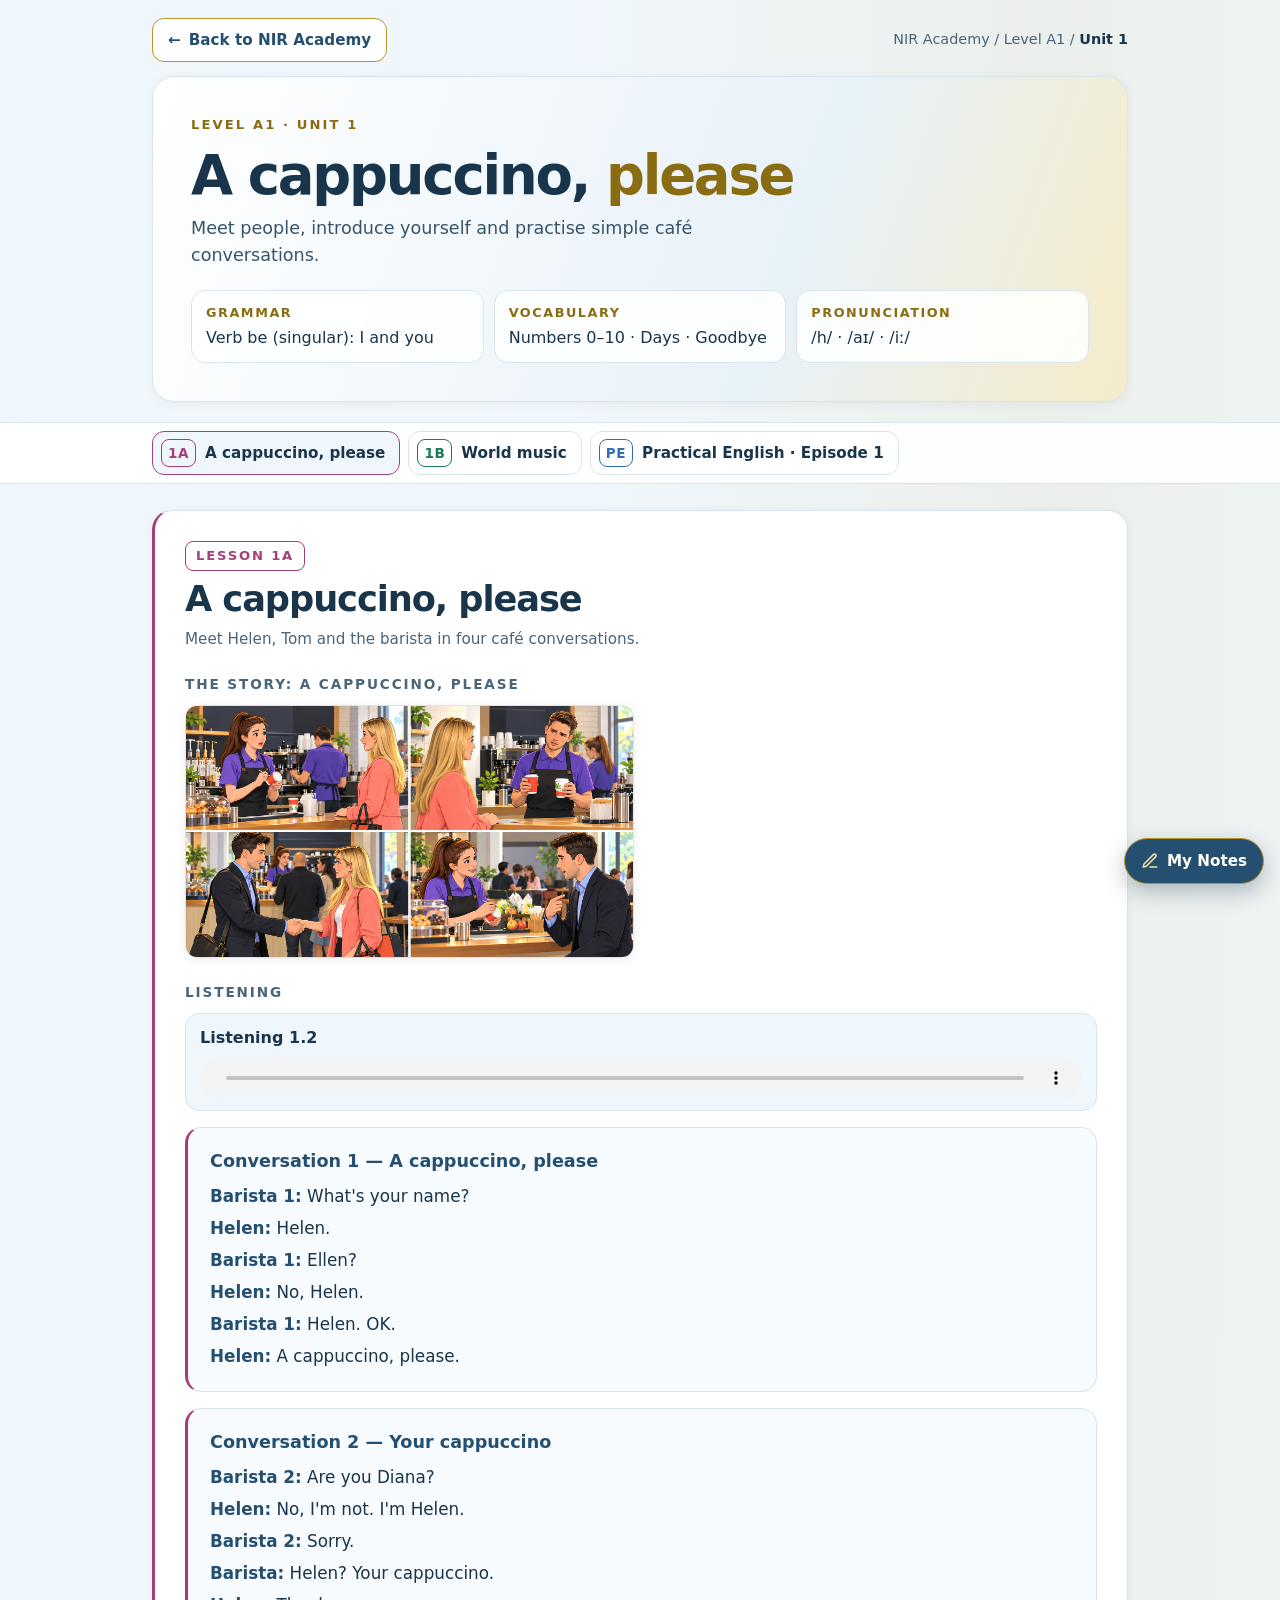
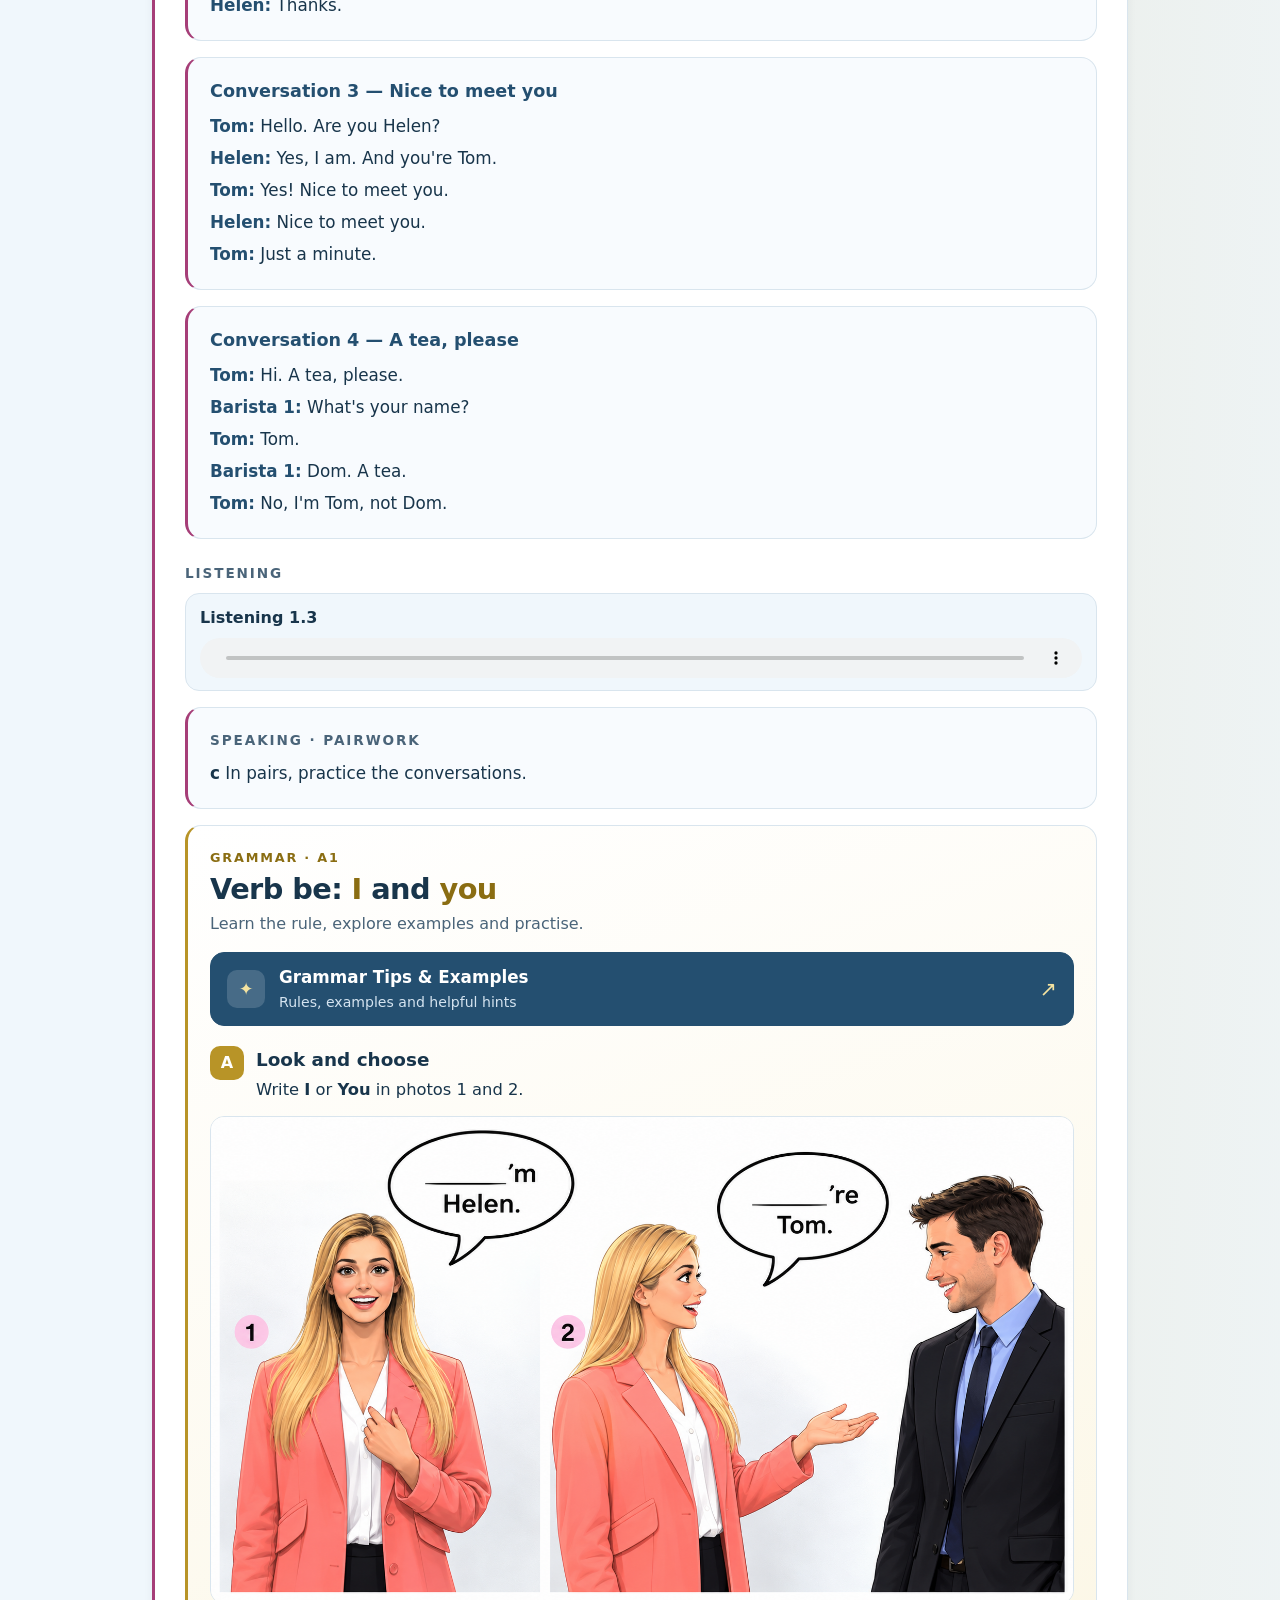
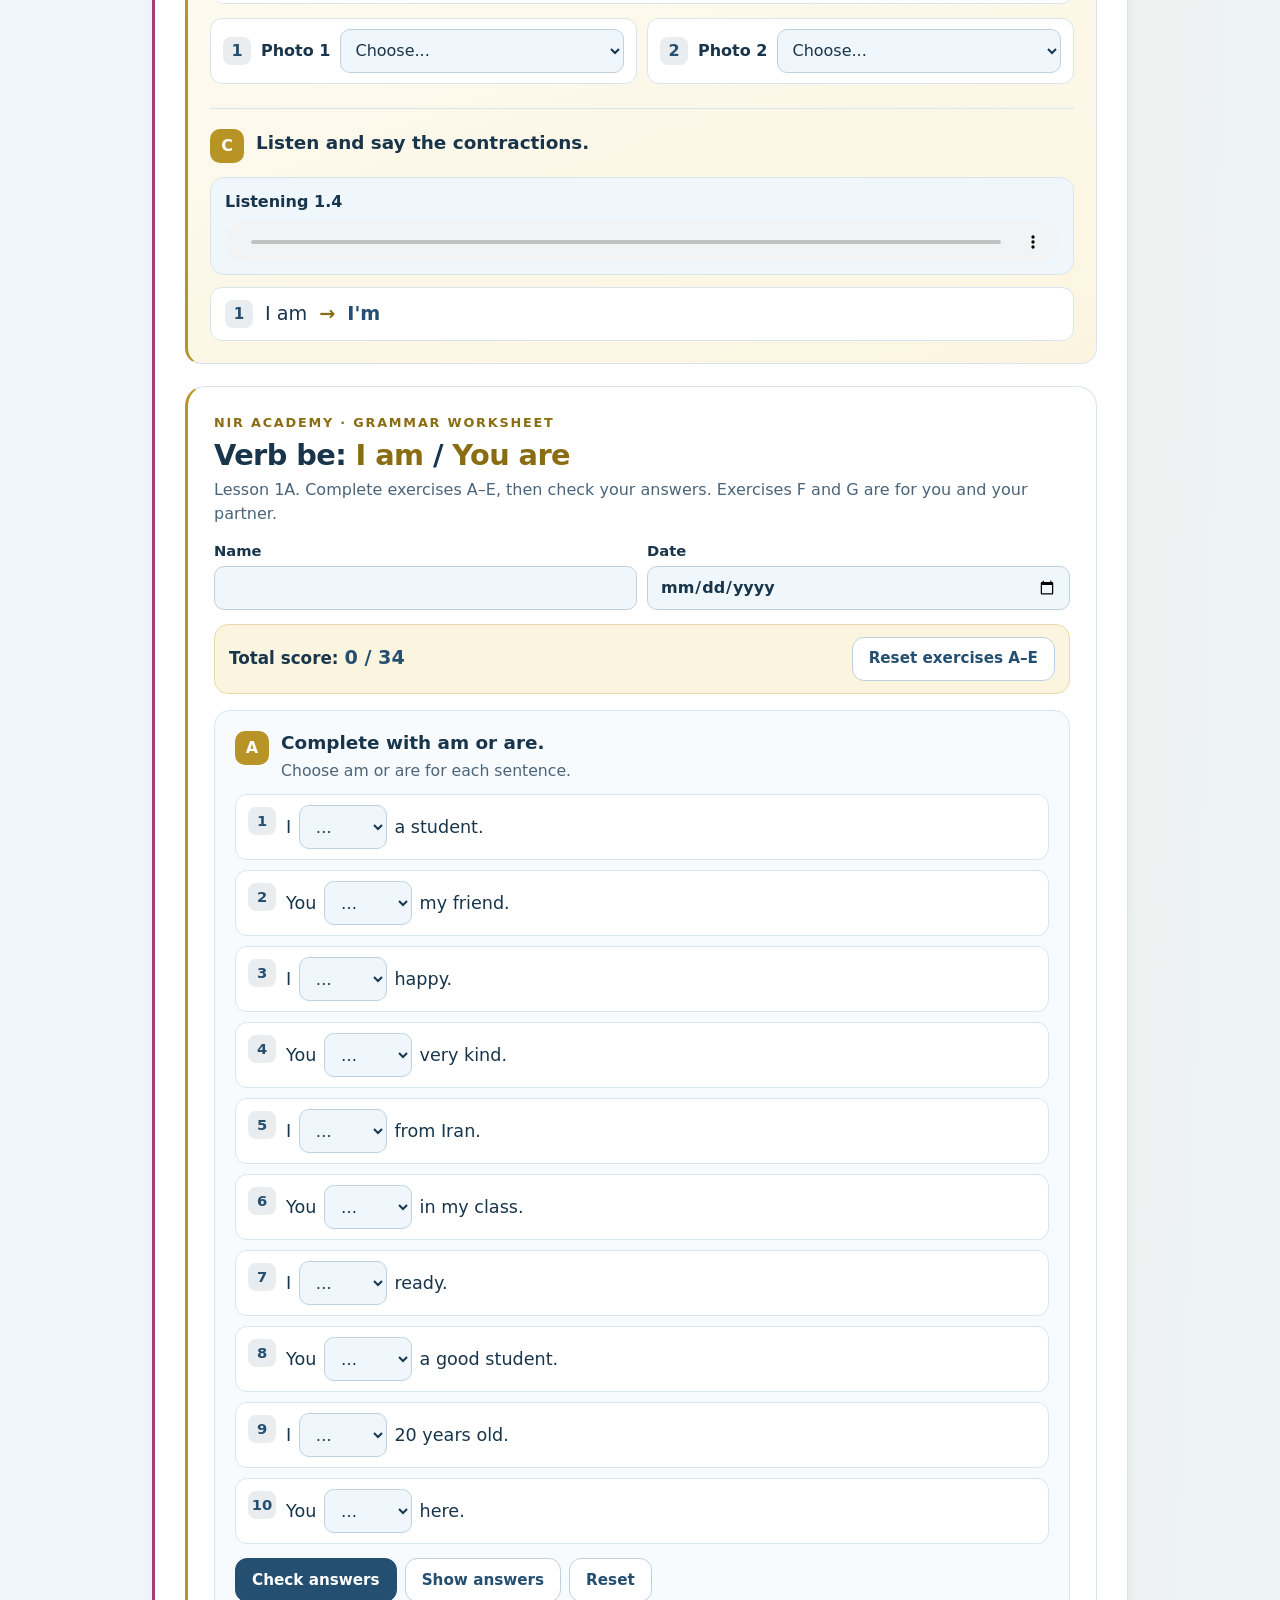
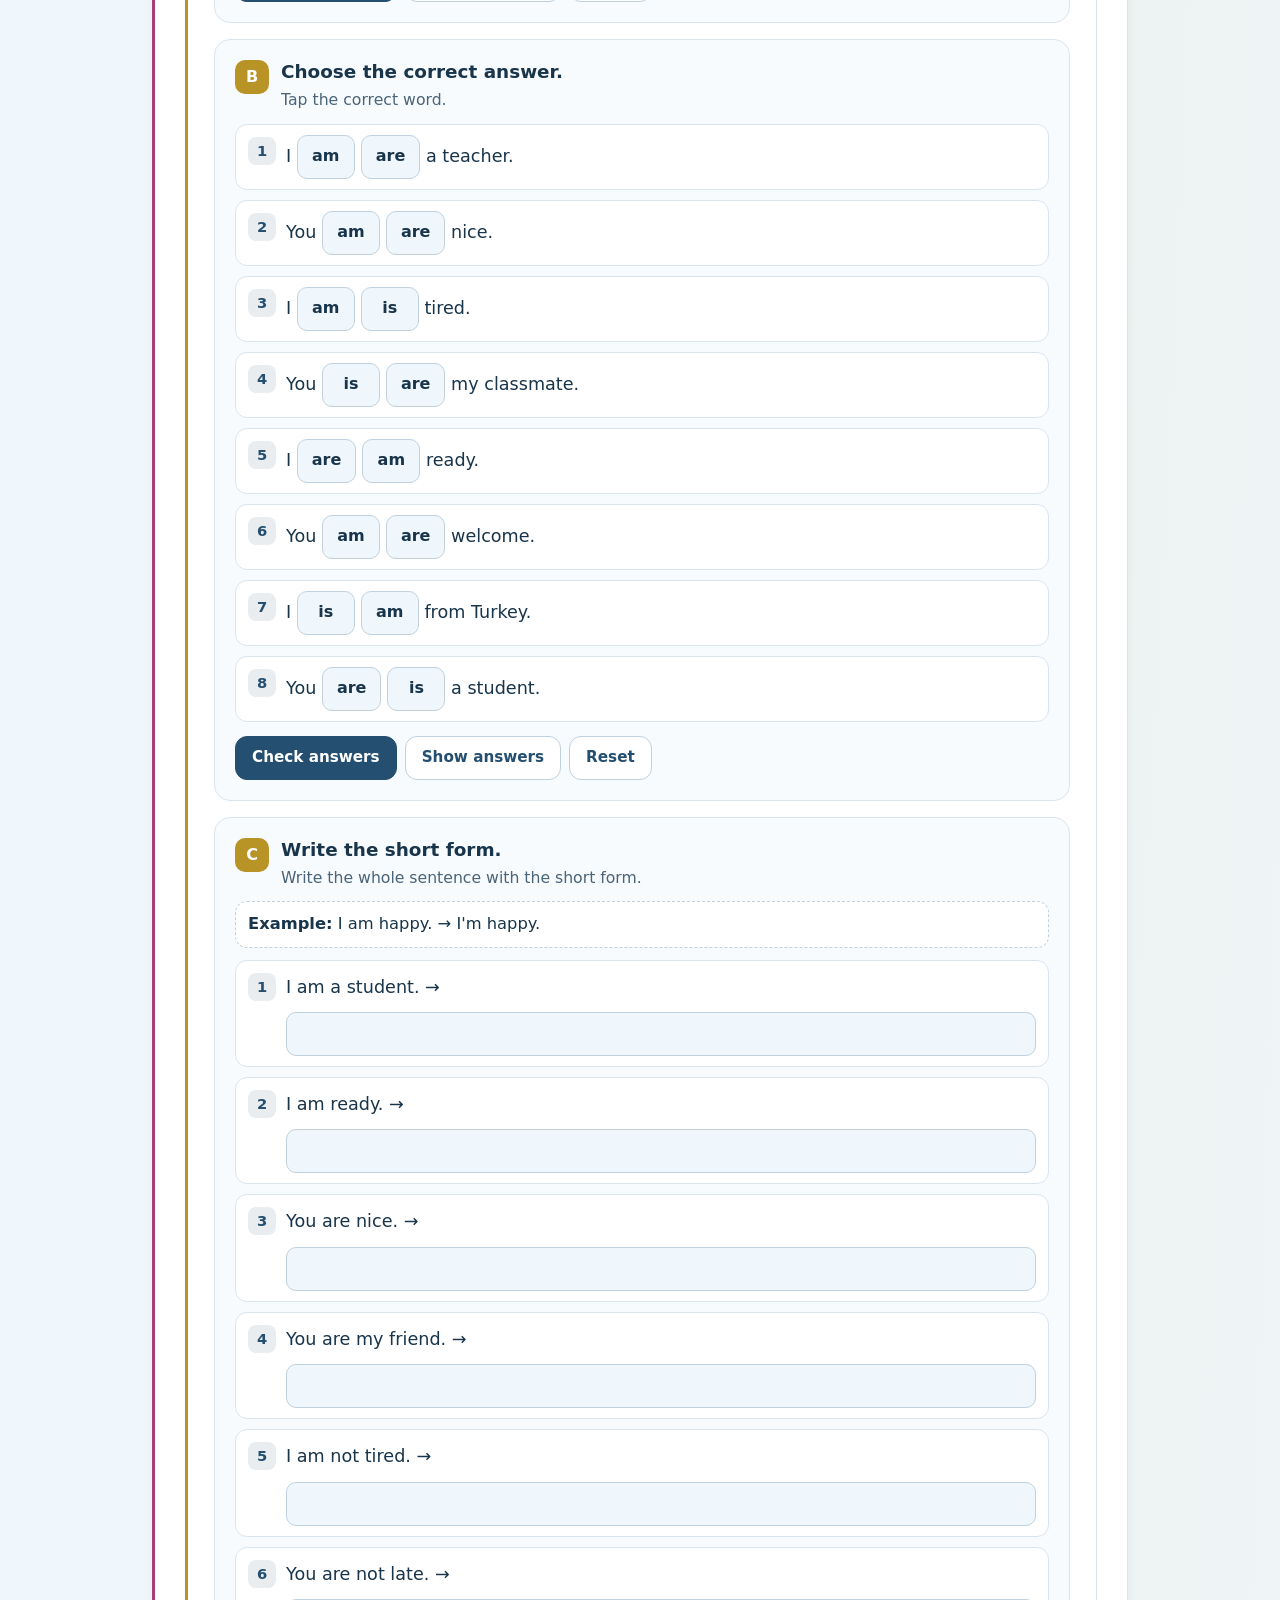
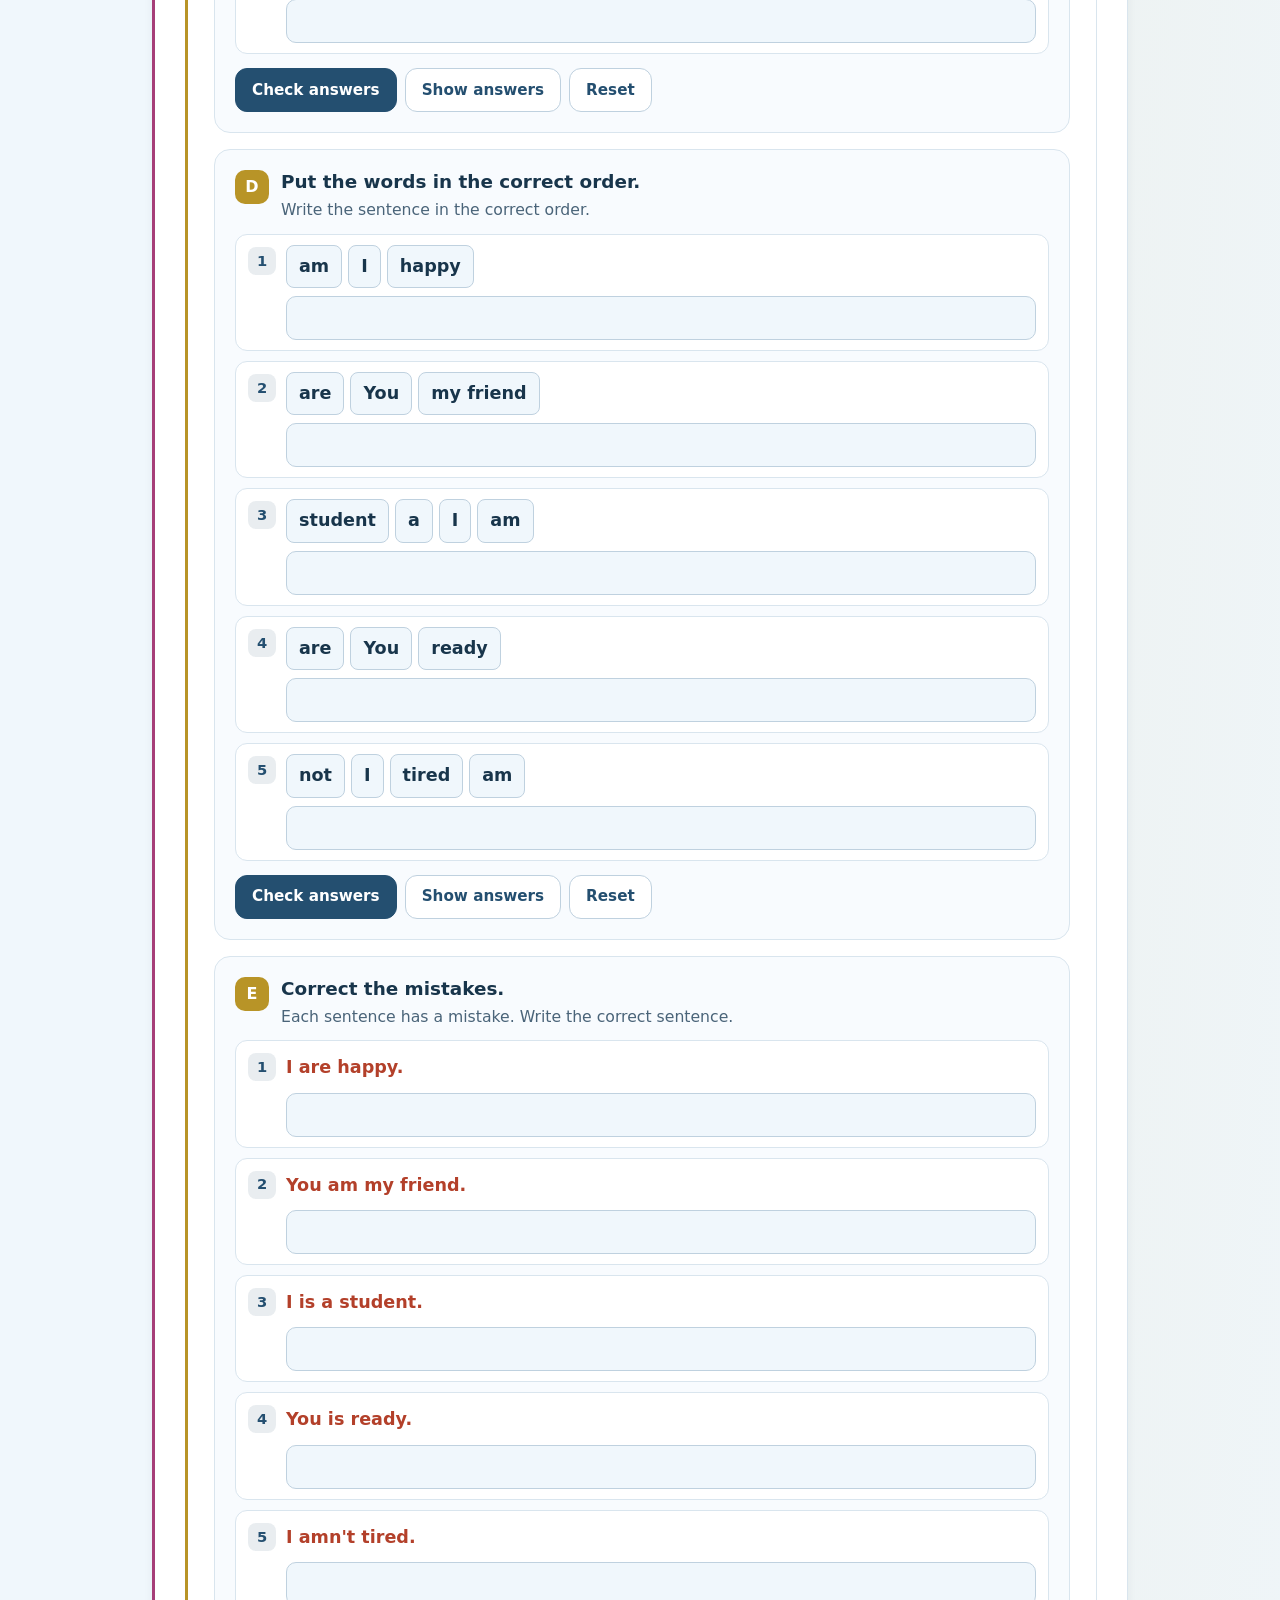
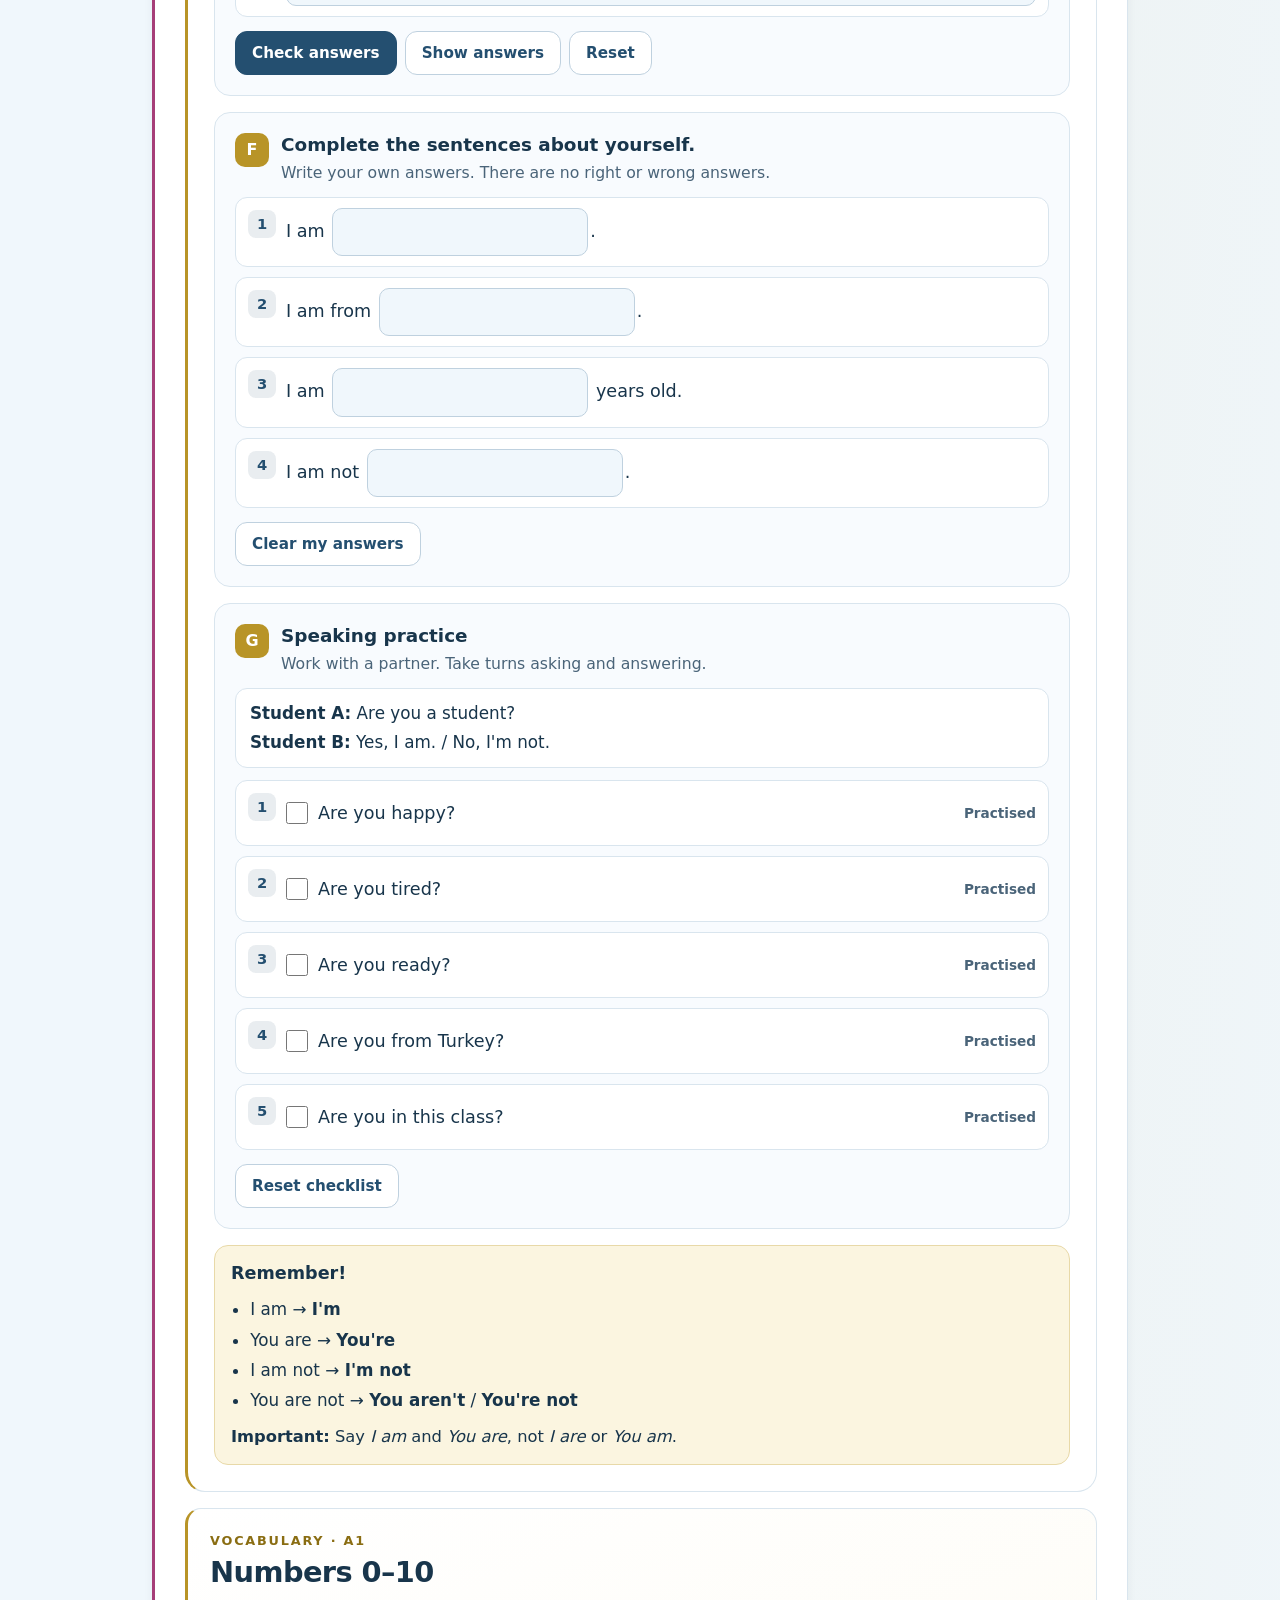
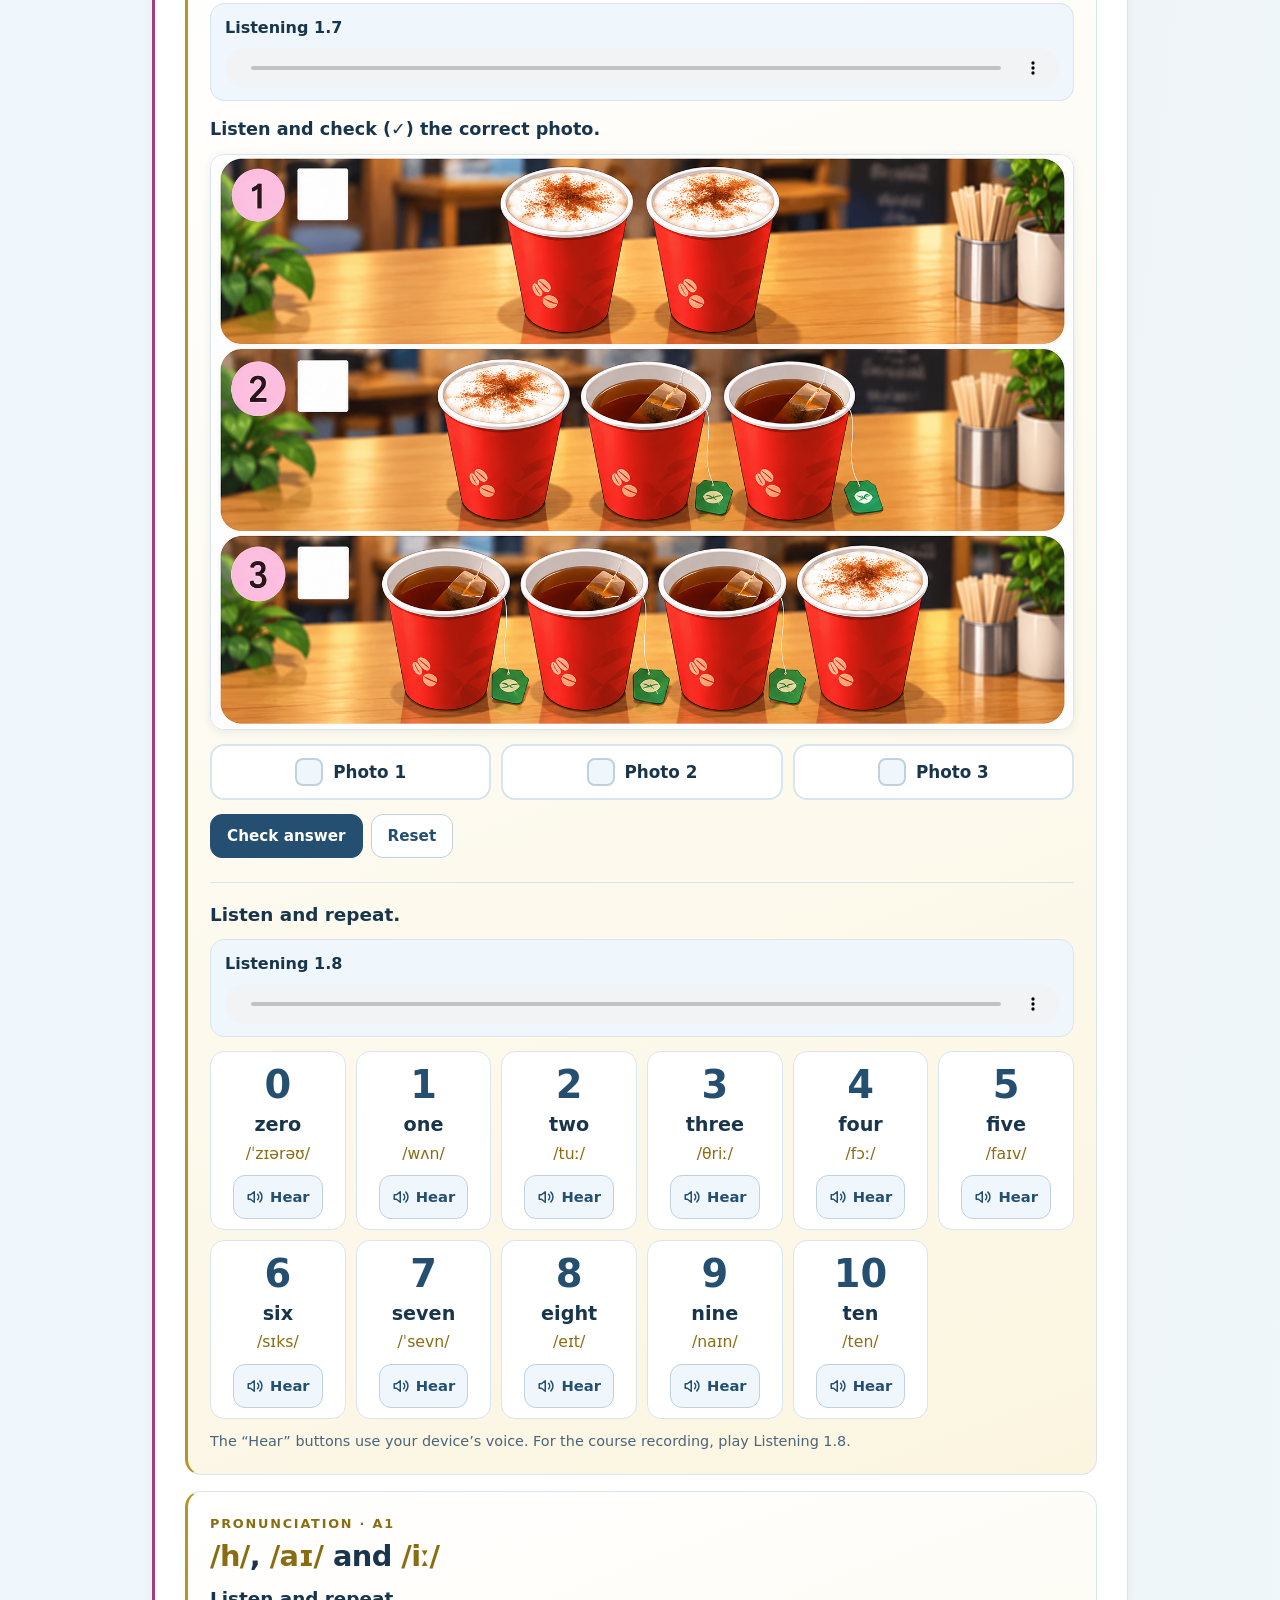
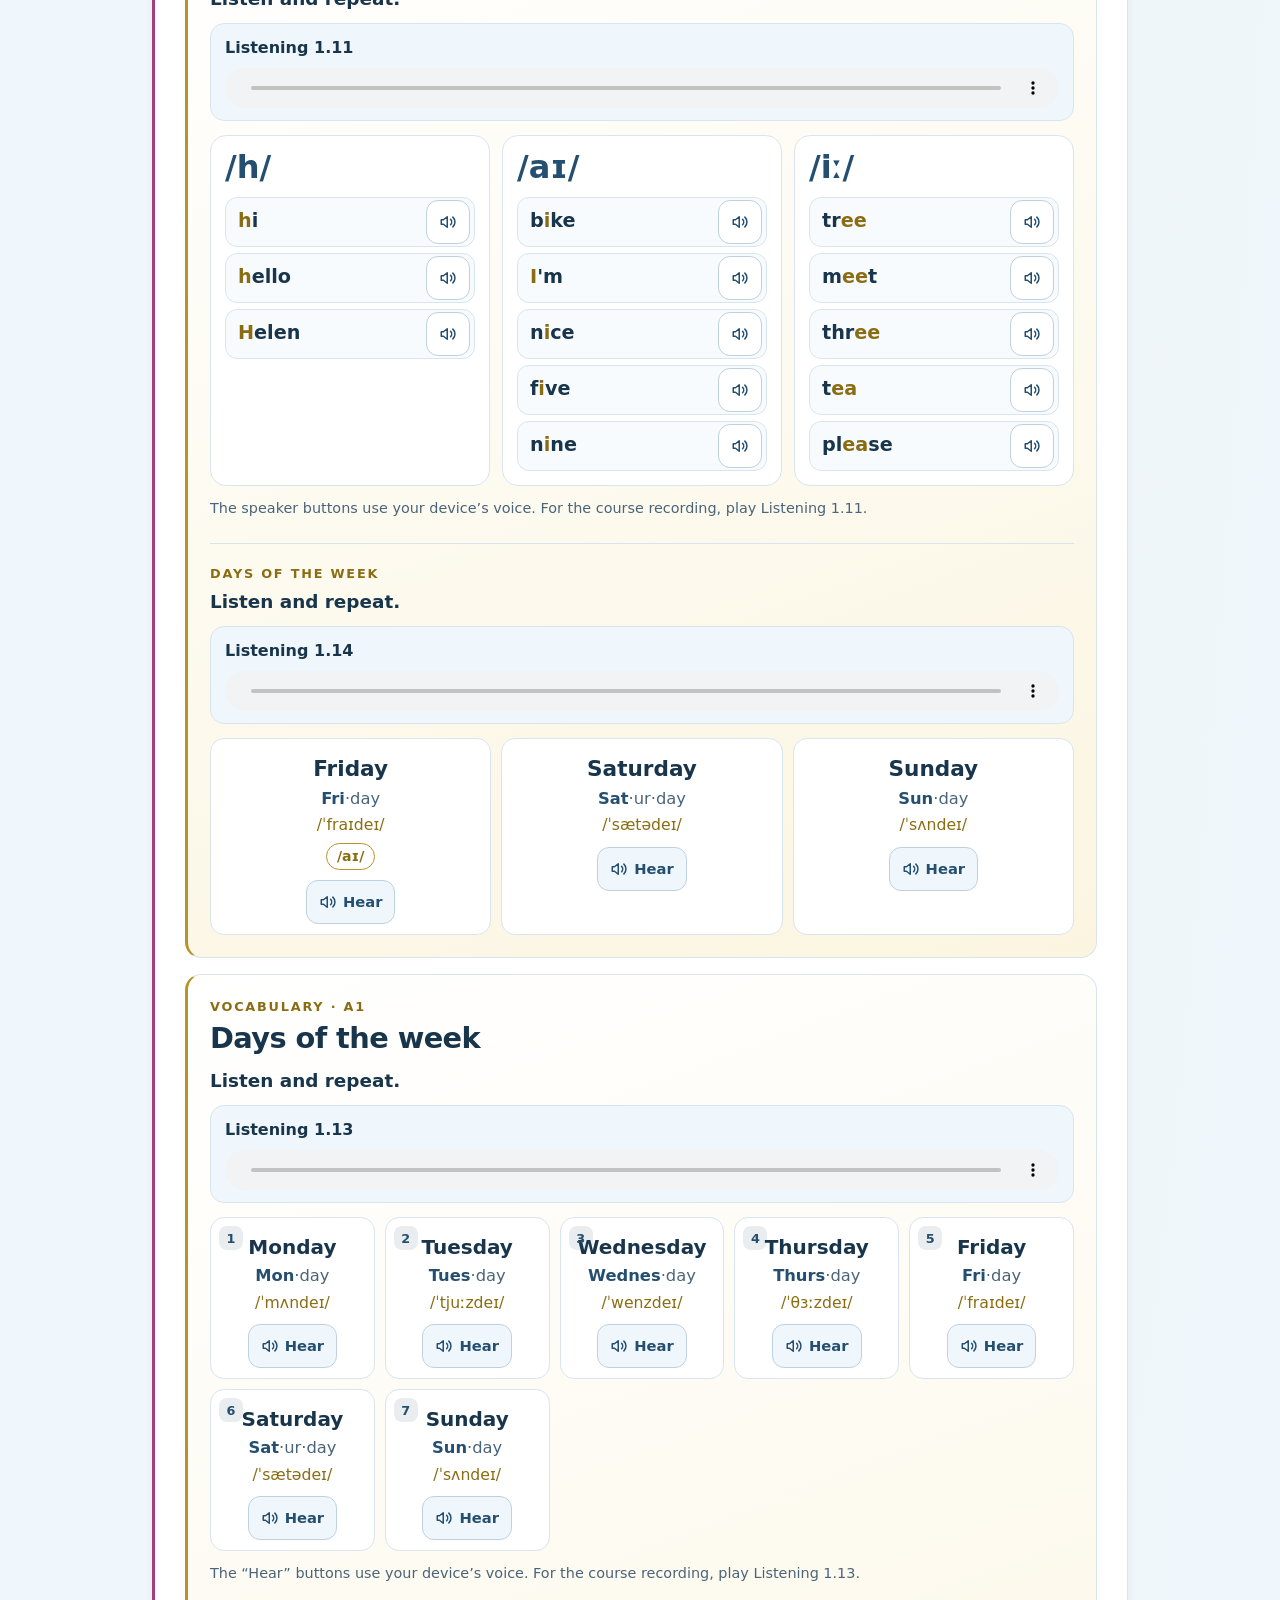
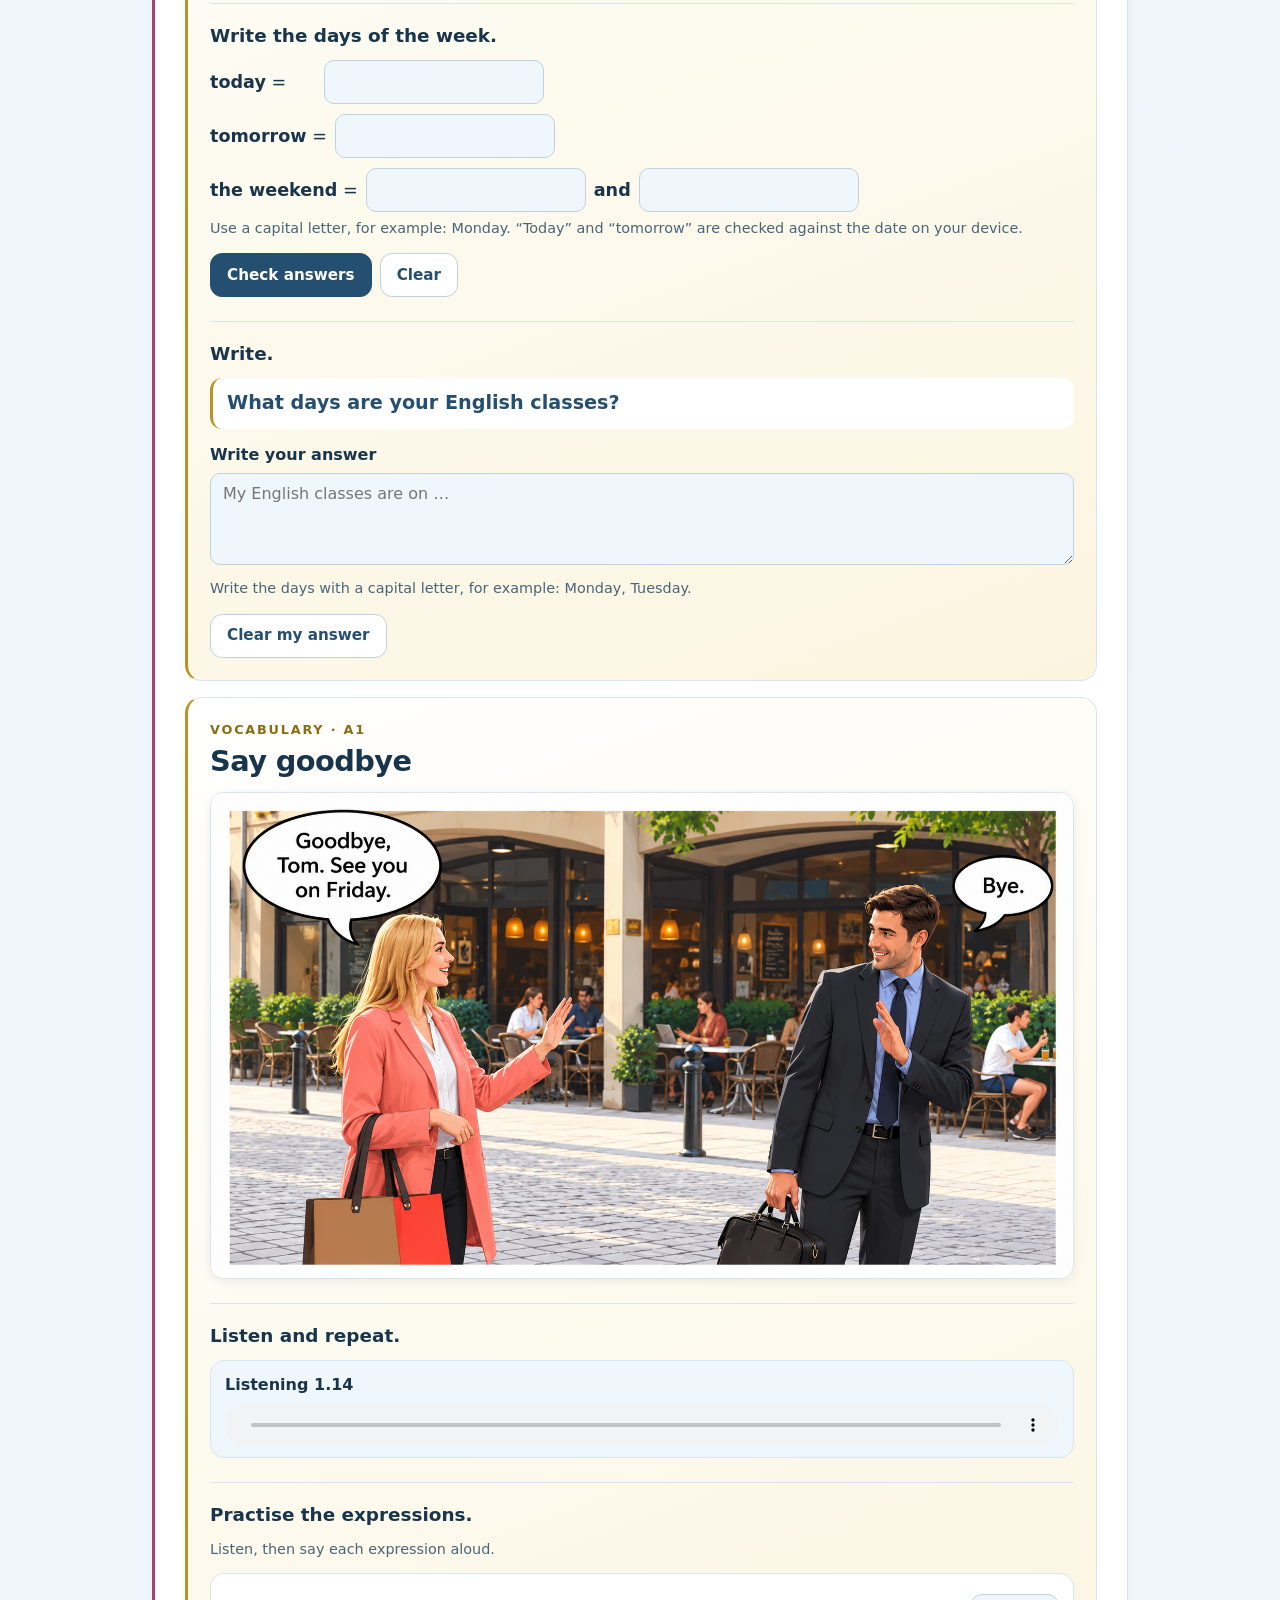
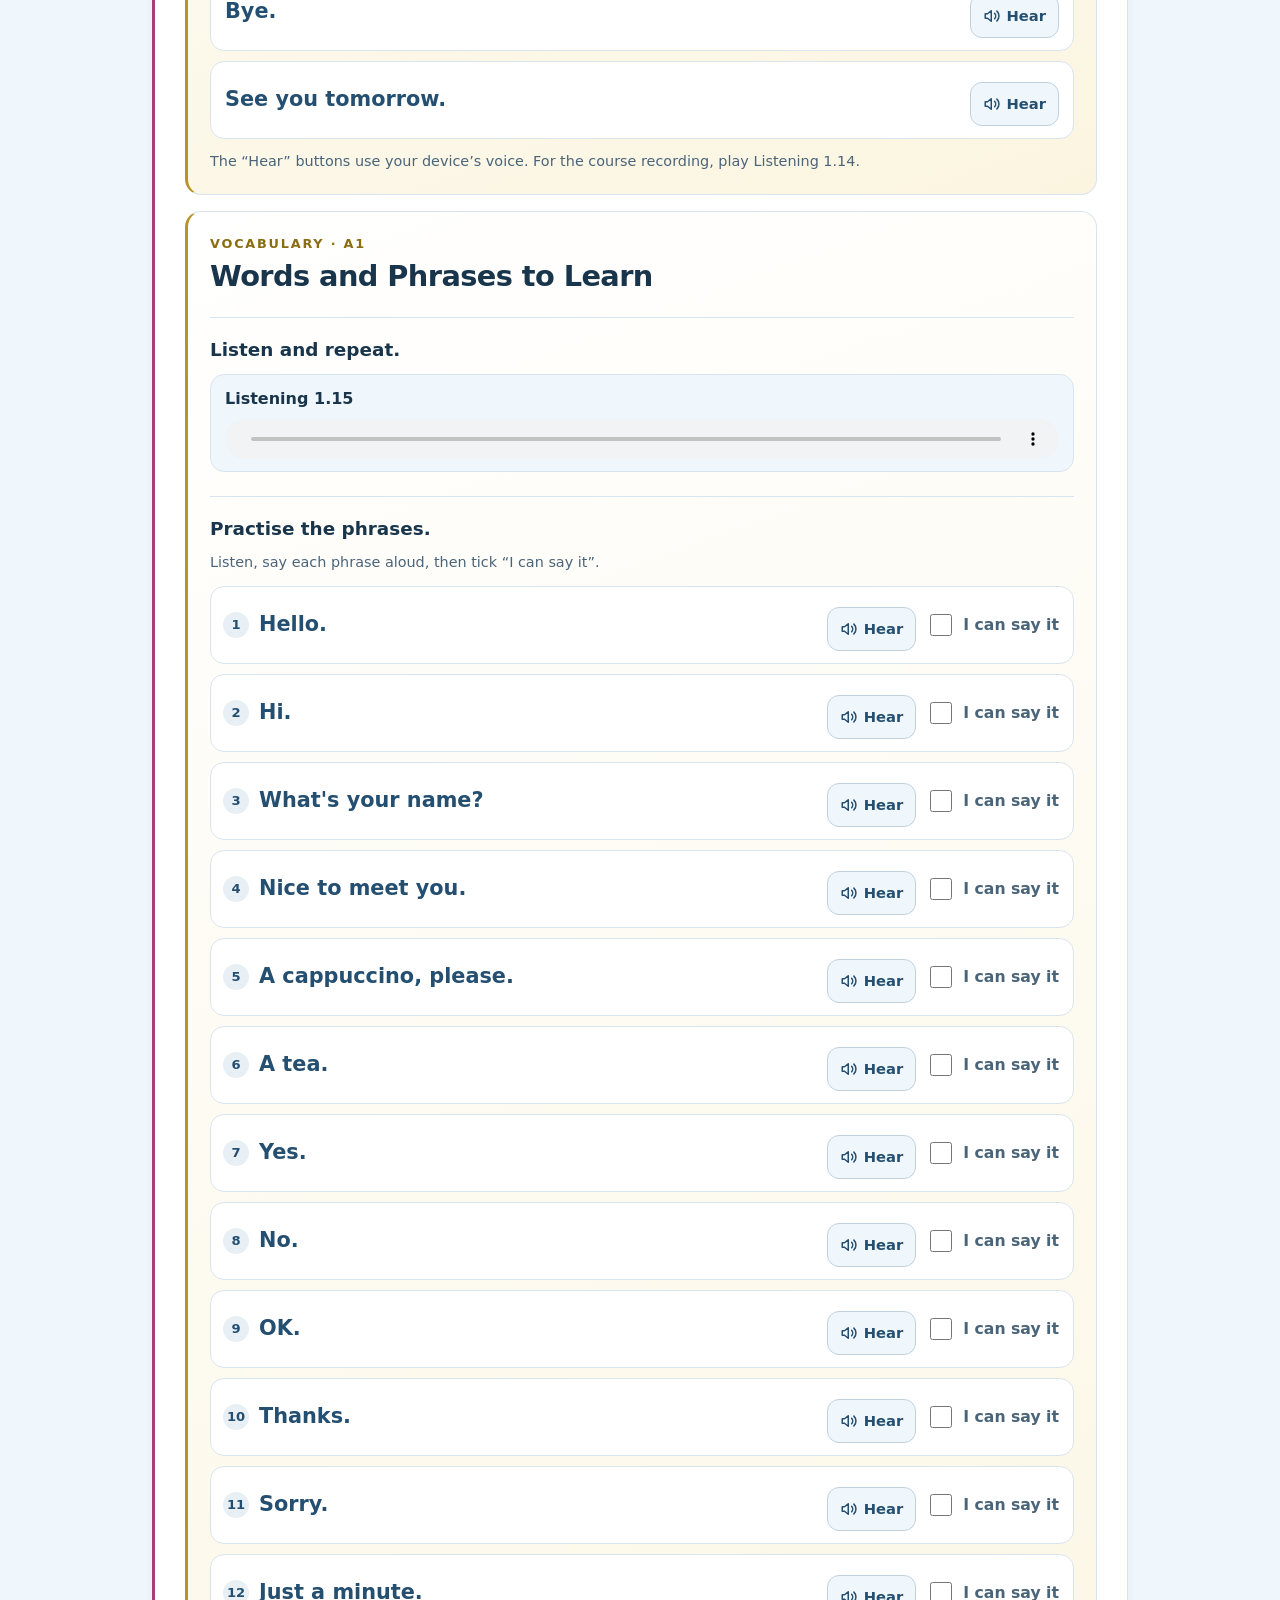
==== unit-1.html @ 65c4c9a3 "Refactor grammar activity structure and add roleplay" ====
<!DOCTYPE html>
<html lang="en">
<head>
<meta charset="UTF-8">
<meta name="viewport" content="width=device-width,initial-scale=1">
<meta name="theme-color" content="#171410">
<link rel="manifest" href="manifest.webmanifest">
<link rel="icon" type="image/png" href="icon-192.png">
<link rel="apple-touch-icon" href="icon-180.png">
<meta name="mobile-web-app-capable" content="yes">
<meta name="apple-mobile-web-app-capable" content="yes">
<meta name="apple-mobile-web-app-title" content="NIR A1">
<meta name="apple-mobile-web-app-status-bar-style" content="black-translucent">
<meta name="description" content="NIR Academy A1 English course, Unit 1: Lesson 1A, Lesson 1B and Practical English Episode 1.">
<title>NIR Academy | Unit 1 · A1 Learning Path</title>
<link rel="stylesheet" href="unit-1.css">
<link rel="stylesheet" href="unit-notes.css">
</head>
<body>
<a class="skip" href="#main">Skip to lesson content</a>

<header class="topbar">
  <div class="wrap">
    <a class="back" id="backHome" href="index.html"><span aria-hidden="true">←</span> Back to NIR Academy</a>
    <p class="crumb">NIR Academy / Level A1 / <b>Unit 1</b></p>
  </div>
</header>

<div class="wrap">
  <section class="hero" aria-labelledby="unitTitle">
    <div class="eyebrow">Level A1 · Unit 1</div>
    <h1 id="unitTitle">A cappuccino, <span>please</span></h1>
    <p class="lead">Meet people, introduce yourself and practise simple café conversations.</p>
    <dl class="focus">
      <div><dt>Grammar</dt><dd>Verb be (singular): I and you</dd></div>
      <div><dt>Vocabulary</dt><dd>Numbers 0–10 · Days · Goodbye</dd></div>
      <div><dt>Pronunciation</dt><dd>/h/ · /aɪ/ · /iː/</dd></div>
    </dl>
  </section>
</div>

<nav class="tabs" aria-label="Unit 1 sections">
  <div class="wrap">
    <ul>
      <li class="s-1a"><a href="#lesson-1a"><span class="n">1A</span>A cappuccino, please</a></li>
      <li class="s-1b"><a href="#lesson-1b"><span class="n">1B</span>World music</a></li>
      <li class="s-pe"><a href="#practical-english"><span class="n">PE</span>Practical English · Episode 1</a></li>
    </ul>
  </div>
</nav>

<main id="main" class="wrap">

  <!--
    HOW TO ADD REAL MEDIA (no other code changes needed)
    Images: set data-image-src="images/unit-1/1a-1.png" (and data-image-alt="...") on the .media-slot figure.
    Audio:  set data-audio-src="audio/unit-1/1a-listening-1.mp3" on the .audio-slot div.
    Need more slots? Copy a whole <figure class="media-slot"> or <div class="audio-slot"> block and change its label.
    For Unit 2, copy this file to unit-2.html and change the titles, ids and labels.
  -->

  <!-- ============ LESSON 1A ============ -->
  <section class="lesson s-1a" id="lesson-1a" aria-labelledby="h-1a">
    <div class="lesson-head">
      <span class="badge">Lesson 1A</span>
      <h2 id="h-1a">A cappuccino, please</h2>
      <p class="note">Meet Helen, Tom and the barista in four café conversations.</p>
    </div>

    <h3 class="block-title">The story: A cappuccino, please</h3>
    <div class="media-grid">
      <figure class="media-slot">
        <img
          src="images/unit-1/image1.png"
          alt="Helen, Tom and a barista in four café conversations"
          loading="lazy"
          style="width:100%;height:auto;display:block;border-radius:12px;"
        >
      </figure>
    </div>

    <h3 class="block-title">Listening</h3>
    <div class="audio-list">
      <div class="audio-slot" data-audio-src="audio/unit-1/track-1-02.mp3" data-label="Lesson 1A · Listening 1.2">
        <div class="audio-meta"><b>Listening 1.2</b></div>
        <audio controls preload="none" aria-label="Lesson 1A, Listening 1.2"></audio>
      </div>
    </div>

    <section class="conversation-card" aria-labelledby="conversation-1-title">
      <h3 id="conversation-1-title">Conversation 1 — A cappuccino, please</h3>
      <p><strong>Barista 1:</strong> What's your name?</p>
      <p><strong>Helen:</strong> Helen.</p>
      <p><strong>Barista 1:</strong> Ellen?</p>
      <p><strong>Helen:</strong> No, Helen.</p>
      <p><strong>Barista 1:</strong> Helen. OK.</p>
      <p><strong>Helen:</strong> A cappuccino, please.</p>
    </section>

    <section class="conversation-card" aria-labelledby="conversation-2-title">
      <h3 id="conversation-2-title">Conversation 2 — Your cappuccino</h3>
      <p><strong>Barista 2:</strong> Are you Diana?</p>
      <p><strong>Helen:</strong> No, I'm not. I'm Helen.</p>
      <p><strong>Barista 2:</strong> Sorry.</p>
      <p><strong>Barista:</strong> Helen? Your cappuccino.</p>
      <p><strong>Helen:</strong> Thanks.</p>
    </section>

    <section class="conversation-card" aria-labelledby="conversation-3-title">
      <h3 id="conversation-3-title">Conversation 3 — Nice to meet you</h3>
      <p><strong>Tom:</strong> Hello. Are you Helen?</p>
      <p><strong>Helen:</strong> Yes, I am. And you're Tom.</p>
      <p><strong>Tom:</strong> Yes! Nice to meet you.</p>
      <p><strong>Helen:</strong> Nice to meet you.</p>
      <p><strong>Tom:</strong> Just a minute.</p>
    </section>

    <section class="conversation-card" aria-labelledby="conversation-4-title">
      <h3 id="conversation-4-title">Conversation 4 — A tea, please</h3>
      <p><strong>Tom:</strong> Hi. A tea, please.</p>
      <p><strong>Barista 1:</strong> What's your name?</p>
      <p><strong>Tom:</strong> Tom.</p>
      <p><strong>Barista 1:</strong> Dom. A tea.</p>
      <p><strong>Tom:</strong> No, I'm Tom, not Dom.</p>
    </section>

    <h3 class="block-title">Listening</h3>
    <div class="audio-list">
      <div class="audio-slot" data-audio-src="audio/unit-1/AEF3e_Starter_SB_1.03.mp3" data-label="Lesson 1A · Listening 1.3">
        <div class="audio-meta"><b>Listening 1.3</b></div>
        <audio controls preload="none" aria-label="Lesson 1A, Listening 1.3"></audio>
      </div>
    </div>

    <div class="activity-card pairwork-activity">
      <h3 class="block-title">Speaking · Pairwork</h3>
      <p><strong>c</strong> In pairs, practice the conversations.</p>
    </div>

    <!-- ============ GRAMMAR: VERB BE ============ -->
    <div class="activity-card grammar-activity" id="grammar-activity">

      <div class="grammar-heading">
        <span class="grammar-kicker">GRAMMAR · A1</span>
        <h3>Verb be: <span>I</span> and <span>you</span></h3>
        <p>Learn the rule, explore examples and practise.</p>
      </div>

      <button
        type="button"
        class="grammar-tips-trigger"
        id="openGrammarTips"
        aria-haspopup="dialog"
        aria-controls="grammarTipsDialog"
      >
        <span class="grammar-tip-icon" aria-hidden="true">✦</span>
        <span class="grammar-button-copy">
          <strong>Grammar Tips &amp; Examples</strong>
          <small>Rules, examples and helpful hints</small>
        </span>
        <span class="grammar-button-arrow" aria-hidden="true">↗</span>
      </button>

      <div class="grammar-task">
        <div class="grammar-task-heading">
          <span class="grammar-task-letter">a</span>
          <div>
            <h4>Look and choose</h4>
            <p>Write <strong>I</strong> or <strong>You</strong> in photos 1 and 2.</p>
          </div>
        </div>

        <figure class="grammar-image">
          <img
            src="images/unit-1/image2.png"
            alt="Picture for the grammar exercise: I and you"
            loading="lazy"
          >
        </figure>

        <div class="grammar-answers">
          <label class="grammar-answer" for="grammar-photo-1">
            <span class="grammar-answer-number">1</span>
            <span class="grammar-answer-label">Photo 1</span>
            <select id="grammar-photo-1" name="grammar-photo-1">
              <option value="">Choose...</option>
              <option value="I">I</option>
              <option value="You">You</option>
            </select>
          </label>

          <label class="grammar-answer" for="grammar-photo-2">
            <span class="grammar-answer-number">2</span>
            <span class="grammar-answer-label">Photo 2</span>
            <select id="grammar-photo-2" name="grammar-photo-2">
              <option value="">Choose...</option>
              <option value="I">I</option>
              <option value="You">You</option>
            </select>
          </label>
        </div>
      </div>

      <div class="grammar-task contraction-task" id="contraction-task">
        <div class="grammar-task-heading">
          <span class="grammar-task-letter">c</span>
          <div>
            <h4>Listen and say the contractions.</h4>
          </div>
        </div>

        <div class="audio-slot" data-audio-src="audio/unit-1/AEF3e_Starter_SB_1.04.mp3" data-label="Lesson 1A · Listening 1.4">
          <div class="audio-meta"><b>Listening 1.4</b></div>
          <audio controls preload="none" aria-label="Lesson 1A, Listening 1.4"></audio>
        </div>

        <ol class="contraction-list" aria-label="Contractions">
          <li><span class="contraction-long">I am</span><span class="contraction-arrow" aria-hidden="true">→</span><strong class="contraction-short">I'm</strong></li>
        </ol>
      </div>
    </div>

    <!-- ============ GRAMMAR WORKSHEET (Lesson 1A) ============ -->
    <div class="worksheet" id="grammarWorksheet" role="group" aria-labelledby="wsTitle">
      <div class="ws-head">
        <span class="ws-kicker">NIR Academy · Grammar Worksheet</span>
        <h3 id="wsTitle">Verb be: <span>I am</span> / <span>You are</span></h3>
        <p>Lesson 1A. Complete exercises A–E, then check your answers. Exercises F and G are for you and your partner.</p>
      </div>

      <div class="ws-meta">
        <label>Name <input type="text" class="ws-field" autocomplete="name"></label>
        <label>Date <input type="date" class="ws-field"></label>
      </div>

      <div class="ws-summary">
        <p class="ws-total" role="status" aria-live="polite">Total score: <strong id="wsTotal">0 / 34</strong></p>
        <button type="button" class="ws-btn" id="wsResetAll">Reset exercises A–E</button>
      </div>

      <section class="ws-section" data-ws-section="a" aria-labelledby="ws-a-title">
        <div class="ws-sec-head">
          <span class="ws-letter" aria-hidden="true">A</span>
          <div>
            <h4 id="ws-a-title">Complete with am or are.</h4>
            <p>Choose am or are for each sentence.</p>
          </div>
        </div>
        <ol class="ws-list">
          <li class="ws-item" data-answer="am">
            <span class="ws-num" aria-hidden="true">1</span>
            <div class="ws-body">
              <p class="ws-line">I <select class="ws-field ws-inline" aria-label="Exercise A, sentence 1: I blank a student."><option value="">…</option><option value="am">am</option><option value="are">are</option></select> a student.</p>
              <span class="ws-fb" aria-hidden="false"></span>
            </div>
          </li>
          <li class="ws-item" data-answer="are">
            <span class="ws-num" aria-hidden="true">2</span>
            <div class="ws-body">
              <p class="ws-line">You <select class="ws-field ws-inline" aria-label="Exercise A, sentence 2: You blank my friend."><option value="">…</option><option value="am">am</option><option value="are">are</option></select> my friend.</p>
              <span class="ws-fb" aria-hidden="false"></span>
            </div>
          </li>
          <li class="ws-item" data-answer="am">
            <span class="ws-num" aria-hidden="true">3</span>
            <div class="ws-body">
              <p class="ws-line">I <select class="ws-field ws-inline" aria-label="Exercise A, sentence 3: I blank happy."><option value="">…</option><option value="am">am</option><option value="are">are</option></select> happy.</p>
              <span class="ws-fb" aria-hidden="false"></span>
            </div>
          </li>
          <li class="ws-item" data-answer="are">
            <span class="ws-num" aria-hidden="true">4</span>
            <div class="ws-body">
              <p class="ws-line">You <select class="ws-field ws-inline" aria-label="Exercise A, sentence 4: You blank very kind."><option value="">…</option><option value="am">am</option><option value="are">are</option></select> very kind.</p>
              <span class="ws-fb" aria-hidden="false"></span>
            </div>
          </li>
          <li class="ws-item" data-answer="am">
            <span class="ws-num" aria-hidden="true">5</span>
            <div class="ws-body">
              <p class="ws-line">I <select class="ws-field ws-inline" aria-label="Exercise A, sentence 5: I blank from Iran."><option value="">…</option><option value="am">am</option><option value="are">are</option></select> from Iran.</p>
              <span class="ws-fb" aria-hidden="false"></span>
            </div>
          </li>
          <li class="ws-item" data-answer="are">
            <span class="ws-num" aria-hidden="true">6</span>
            <div class="ws-body">
              <p class="ws-line">You <select class="ws-field ws-inline" aria-label="Exercise A, sentence 6: You blank in my class."><option value="">…</option><option value="am">am</option><option value="are">are</option></select> in my class.</p>
              <span class="ws-fb" aria-hidden="false"></span>
            </div>
          </li>
          <li class="ws-item" data-answer="am">
            <span class="ws-num" aria-hidden="true">7</span>
            <div class="ws-body">
              <p class="ws-line">I <select class="ws-field ws-inline" aria-label="Exercise A, sentence 7: I blank ready."><option value="">…</option><option value="am">am</option><option value="are">are</option></select> ready.</p>
              <span class="ws-fb" aria-hidden="false"></span>
            </div>
          </li>
          <li class="ws-item" data-answer="are">
            <span class="ws-num" aria-hidden="true">8</span>
            <div class="ws-body">
              <p class="ws-line">You <select class="ws-field ws-inline" aria-label="Exercise A, sentence 8: You blank a good student."><option value="">…</option><option value="am">am</option><option value="are">are</option></select> a good student.</p>
              <span class="ws-fb" aria-hidden="false"></span>
            </div>
          </li>
          <li class="ws-item" data-answer="am">
            <span class="ws-num" aria-hidden="true">9</span>
            <div class="ws-body">
              <p class="ws-line">I <select class="ws-field ws-inline" aria-label="Exercise A, sentence 9: I blank 20 years old."><option value="">…</option><option value="am">am</option><option value="are">are</option></select> 20 years old.</p>
              <span class="ws-fb" aria-hidden="false"></span>
            </div>
          </li>
          <li class="ws-item" data-answer="are">
            <span class="ws-num" aria-hidden="true">10</span>
            <div class="ws-body">
              <p class="ws-line">You <select class="ws-field ws-inline" aria-label="Exercise A, sentence 10: You blank here."><option value="">…</option><option value="am">am</option><option value="are">are</option></select> here.</p>
              <span class="ws-fb" aria-hidden="false"></span>
            </div>
          </li>
        </ol>
        <div class="ws-actions">
          <button type="button" class="ws-btn ws-btn-primary" data-ws-action="check">Check answers</button>
          <button type="button" class="ws-btn" data-ws-action="show">Show answers</button>
          <button type="button" class="ws-btn" data-ws-action="reset">Reset</button>
        </div>
        <p class="ws-score" role="status" aria-live="polite"></p>
      </section>

      <section class="ws-section" data-ws-section="b" aria-labelledby="ws-b-title">
        <div class="ws-sec-head">
          <span class="ws-letter" aria-hidden="true">B</span>
          <div>
            <h4 id="ws-b-title">Choose the correct answer.</h4>
            <p>Tap the correct word.</p>
          </div>
        </div>
        <ol class="ws-list">
          <li class="ws-item" data-answer="am">
            <span class="ws-num" aria-hidden="true">1</span>
            <div class="ws-body">
              <p class="ws-line">I <span class="ws-choice" role="radiogroup" aria-label="Exercise B, sentence 1: I blank a teacher.. Choose am or are"><label><input type="radio" name="ws-b-1" value="am"><span>am</span></label><label><input type="radio" name="ws-b-1" value="are"><span>are</span></label></span> a teacher.</p>
              <span class="ws-fb" aria-hidden="false"></span>
            </div>
          </li>
          <li class="ws-item" data-answer="are">
            <span class="ws-num" aria-hidden="true">2</span>
            <div class="ws-body">
              <p class="ws-line">You <span class="ws-choice" role="radiogroup" aria-label="Exercise B, sentence 2: You blank nice.. Choose am or are"><label><input type="radio" name="ws-b-2" value="am"><span>am</span></label><label><input type="radio" name="ws-b-2" value="are"><span>are</span></label></span> nice.</p>
              <span class="ws-fb" aria-hidden="false"></span>
            </div>
          </li>
          <li class="ws-item" data-answer="am">
            <span class="ws-num" aria-hidden="true">3</span>
            <div class="ws-body">
              <p class="ws-line">I <span class="ws-choice" role="radiogroup" aria-label="Exercise B, sentence 3: I blank tired.. Choose am or is"><label><input type="radio" name="ws-b-3" value="am"><span>am</span></label><label><input type="radio" name="ws-b-3" value="is"><span>is</span></label></span> tired.</p>
              <span class="ws-fb" aria-hidden="false"></span>
            </div>
          </li>
          <li class="ws-item" data-answer="are">
            <span class="ws-num" aria-hidden="true">4</span>
            <div class="ws-body">
              <p class="ws-line">You <span class="ws-choice" role="radiogroup" aria-label="Exercise B, sentence 4: You blank my classmate.. Choose is or are"><label><input type="radio" name="ws-b-4" value="is"><span>is</span></label><label><input type="radio" name="ws-b-4" value="are"><span>are</span></label></span> my classmate.</p>
              <span class="ws-fb" aria-hidden="false"></span>
            </div>
          </li>
          <li class="ws-item" data-answer="am">
            <span class="ws-num" aria-hidden="true">5</span>
            <div class="ws-body">
              <p class="ws-line">I <span class="ws-choice" role="radiogroup" aria-label="Exercise B, sentence 5: I blank ready.. Choose are or am"><label><input type="radio" name="ws-b-5" value="are"><span>are</span></label><label><input type="radio" name="ws-b-5" value="am"><span>am</span></label></span> ready.</p>
              <span class="ws-fb" aria-hidden="false"></span>
            </div>
          </li>
          <li class="ws-item" data-answer="are">
            <span class="ws-num" aria-hidden="true">6</span>
            <div class="ws-body">
              <p class="ws-line">You <span class="ws-choice" role="radiogroup" aria-label="Exercise B, sentence 6: You blank welcome.. Choose am or are"><label><input type="radio" name="ws-b-6" value="am"><span>am</span></label><label><input type="radio" name="ws-b-6" value="are"><span>are</span></label></span> welcome.</p>
              <span class="ws-fb" aria-hidden="false"></span>
            </div>
          </li>
          <li class="ws-item" data-answer="am">
            <span class="ws-num" aria-hidden="true">7</span>
            <div class="ws-body">
              <p class="ws-line">I <span class="ws-choice" role="radiogroup" aria-label="Exercise B, sentence 7: I blank from Turkey.. Choose is or am"><label><input type="radio" name="ws-b-7" value="is"><span>is</span></label><label><input type="radio" name="ws-b-7" value="am"><span>am</span></label></span> from Turkey.</p>
              <span class="ws-fb" aria-hidden="false"></span>
            </div>
          </li>
          <li class="ws-item" data-answer="are">
            <span class="ws-num" aria-hidden="true">8</span>
            <div class="ws-body">
              <p class="ws-line">You <span class="ws-choice" role="radiogroup" aria-label="Exercise B, sentence 8: You blank a student.. Choose are or is"><label><input type="radio" name="ws-b-8" value="are"><span>are</span></label><label><input type="radio" name="ws-b-8" value="is"><span>is</span></label></span> a student.</p>
              <span class="ws-fb" aria-hidden="false"></span>
            </div>
          </li>
        </ol>
        <div class="ws-actions">
          <button type="button" class="ws-btn ws-btn-primary" data-ws-action="check">Check answers</button>
          <button type="button" class="ws-btn" data-ws-action="show">Show answers</button>
          <button type="button" class="ws-btn" data-ws-action="reset">Reset</button>
        </div>
        <p class="ws-score" role="status" aria-live="polite"></p>
      </section>

      <section class="ws-section" data-ws-section="c" aria-labelledby="ws-c-title">
        <div class="ws-sec-head">
          <span class="ws-letter" aria-hidden="true">C</span>
          <div>
            <h4 id="ws-c-title">Write the short form.</h4>
            <p>Write the whole sentence with the short form.</p>
          </div>
        </div>
        <p class="ws-example"><strong>Example:</strong> I am happy. → I'm happy.</p>
        <ol class="ws-list">
          <li class="ws-item" data-answer="I&#x27;m a student.">
            <span class="ws-num" aria-hidden="true">1</span>
            <div class="ws-body">
              <p class="ws-line">I am a student. <span aria-hidden="true">→</span></p>
              <input type="text" class="ws-field ws-wide" aria-label="Exercise C, sentence 1: I am a student. Write the short form." autocomplete="off" autocapitalize="off" spellcheck="false">
              <span class="ws-fb" aria-hidden="false"></span>
            </div>
          </li>
          <li class="ws-item" data-answer="I&#x27;m ready.">
            <span class="ws-num" aria-hidden="true">2</span>
            <div class="ws-body">
              <p class="ws-line">I am ready. <span aria-hidden="true">→</span></p>
              <input type="text" class="ws-field ws-wide" aria-label="Exercise C, sentence 2: I am ready. Write the short form." autocomplete="off" autocapitalize="off" spellcheck="false">
              <span class="ws-fb" aria-hidden="false"></span>
            </div>
          </li>
          <li class="ws-item" data-answer="You&#x27;re nice.">
            <span class="ws-num" aria-hidden="true">3</span>
            <div class="ws-body">
              <p class="ws-line">You are nice. <span aria-hidden="true">→</span></p>
              <input type="text" class="ws-field ws-wide" aria-label="Exercise C, sentence 3: You are nice. Write the short form." autocomplete="off" autocapitalize="off" spellcheck="false">
              <span class="ws-fb" aria-hidden="false"></span>
            </div>
          </li>
          <li class="ws-item" data-answer="You&#x27;re my friend.">
            <span class="ws-num" aria-hidden="true">4</span>
            <div class="ws-body">
              <p class="ws-line">You are my friend. <span aria-hidden="true">→</span></p>
              <input type="text" class="ws-field ws-wide" aria-label="Exercise C, sentence 4: You are my friend. Write the short form." autocomplete="off" autocapitalize="off" spellcheck="false">
              <span class="ws-fb" aria-hidden="false"></span>
            </div>
          </li>
          <li class="ws-item" data-answer="I&#x27;m not tired.">
            <span class="ws-num" aria-hidden="true">5</span>
            <div class="ws-body">
              <p class="ws-line">I am not tired. <span aria-hidden="true">→</span></p>
              <input type="text" class="ws-field ws-wide" aria-label="Exercise C, sentence 5: I am not tired. Write the short form." autocomplete="off" autocapitalize="off" spellcheck="false">
              <span class="ws-fb" aria-hidden="false"></span>
            </div>
          </li>
          <li class="ws-item" data-answer="You&#x27;re not late.|You aren&#x27;t late.">
            <span class="ws-num" aria-hidden="true">6</span>
            <div class="ws-body">
              <p class="ws-line">You are not late. <span aria-hidden="true">→</span></p>
              <input type="text" class="ws-field ws-wide" aria-label="Exercise C, sentence 6: You are not late. Write the short form." autocomplete="off" autocapitalize="off" spellcheck="false">
              <span class="ws-fb" aria-hidden="false"></span>
            </div>
          </li>
        </ol>
        <div class="ws-actions">
          <button type="button" class="ws-btn ws-btn-primary" data-ws-action="check">Check answers</button>
          <button type="button" class="ws-btn" data-ws-action="show">Show answers</button>
          <button type="button" class="ws-btn" data-ws-action="reset">Reset</button>
        </div>
        <p class="ws-score" role="status" aria-live="polite"></p>
      </section>

      <section class="ws-section" data-ws-section="d" aria-labelledby="ws-d-title">
        <div class="ws-sec-head">
          <span class="ws-letter" aria-hidden="true">D</span>
          <div>
            <h4 id="ws-d-title">Put the words in the correct order.</h4>
            <p>Write the sentence in the correct order.</p>
          </div>
        </div>
        <ol class="ws-list">
          <li class="ws-item" data-answer="I am happy.">
            <span class="ws-num" aria-hidden="true">1</span>
            <div class="ws-body">
              <p class="ws-line"><span class="ws-words"><span class="ws-word">am</span><span class="ws-word">I</span><span class="ws-word">happy</span></span></p>
              <input type="text" class="ws-field ws-wide" aria-label="Exercise D, sentence 1: put the words in order: am, I, happy" autocomplete="off" autocapitalize="off" spellcheck="false">
              <span class="ws-fb" aria-hidden="false"></span>
            </div>
          </li>
          <li class="ws-item" data-answer="You are my friend.">
            <span class="ws-num" aria-hidden="true">2</span>
            <div class="ws-body">
              <p class="ws-line"><span class="ws-words"><span class="ws-word">are</span><span class="ws-word">You</span><span class="ws-word">my friend</span></span></p>
              <input type="text" class="ws-field ws-wide" aria-label="Exercise D, sentence 2: put the words in order: are, You, my friend" autocomplete="off" autocapitalize="off" spellcheck="false">
              <span class="ws-fb" aria-hidden="false"></span>
            </div>
          </li>
          <li class="ws-item" data-answer="I am a student.">
            <span class="ws-num" aria-hidden="true">3</span>
            <div class="ws-body">
              <p class="ws-line"><span class="ws-words"><span class="ws-word">student</span><span class="ws-word">a</span><span class="ws-word">I</span><span class="ws-word">am</span></span></p>
              <input type="text" class="ws-field ws-wide" aria-label="Exercise D, sentence 3: put the words in order: student, a, I, am" autocomplete="off" autocapitalize="off" spellcheck="false">
              <span class="ws-fb" aria-hidden="false"></span>
            </div>
          </li>
          <li class="ws-item" data-answer="You are ready.">
            <span class="ws-num" aria-hidden="true">4</span>
            <div class="ws-body">
              <p class="ws-line"><span class="ws-words"><span class="ws-word">are</span><span class="ws-word">You</span><span class="ws-word">ready</span></span></p>
              <input type="text" class="ws-field ws-wide" aria-label="Exercise D, sentence 4: put the words in order: are, You, ready" autocomplete="off" autocapitalize="off" spellcheck="false">
              <span class="ws-fb" aria-hidden="false"></span>
            </div>
          </li>
          <li class="ws-item" data-answer="I am not tired.">
            <span class="ws-num" aria-hidden="true">5</span>
            <div class="ws-body">
              <p class="ws-line"><span class="ws-words"><span class="ws-word">not</span><span class="ws-word">I</span><span class="ws-word">tired</span><span class="ws-word">am</span></span></p>
              <input type="text" class="ws-field ws-wide" aria-label="Exercise D, sentence 5: put the words in order: not, I, tired, am" autocomplete="off" autocapitalize="off" spellcheck="false">
              <span class="ws-fb" aria-hidden="false"></span>
            </div>
          </li>
        </ol>
        <div class="ws-actions">
          <button type="button" class="ws-btn ws-btn-primary" data-ws-action="check">Check answers</button>
          <button type="button" class="ws-btn" data-ws-action="show">Show answers</button>
          <button type="button" class="ws-btn" data-ws-action="reset">Reset</button>
        </div>
        <p class="ws-score" role="status" aria-live="polite"></p>
      </section>

      <section class="ws-section" data-ws-section="e" aria-labelledby="ws-e-title">
        <div class="ws-sec-head">
          <span class="ws-letter" aria-hidden="true">E</span>
          <div>
            <h4 id="ws-e-title">Correct the mistakes.</h4>
            <p>Each sentence has a mistake. Write the correct sentence.</p>
          </div>
        </div>
        <ol class="ws-list">
          <li class="ws-item" data-answer="I am happy.|I&#x27;m happy.">
            <span class="ws-num" aria-hidden="true">1</span>
            <div class="ws-body">
              <p class="ws-line"><span class="ws-wrong-text">I are happy.</span></p>
              <input type="text" class="ws-field ws-wide" aria-label="Exercise E, sentence 1: correct the mistake in: I are happy." autocomplete="off" autocapitalize="off" spellcheck="false">
              <span class="ws-fb" aria-hidden="false"></span>
            </div>
          </li>
          <li class="ws-item" data-answer="You are my friend.|You&#x27;re my friend.">
            <span class="ws-num" aria-hidden="true">2</span>
            <div class="ws-body">
              <p class="ws-line"><span class="ws-wrong-text">You am my friend.</span></p>
              <input type="text" class="ws-field ws-wide" aria-label="Exercise E, sentence 2: correct the mistake in: You am my friend." autocomplete="off" autocapitalize="off" spellcheck="false">
              <span class="ws-fb" aria-hidden="false"></span>
            </div>
          </li>
          <li class="ws-item" data-answer="I am a student.|I&#x27;m a student.">
            <span class="ws-num" aria-hidden="true">3</span>
            <div class="ws-body">
              <p class="ws-line"><span class="ws-wrong-text">I is a student.</span></p>
              <input type="text" class="ws-field ws-wide" aria-label="Exercise E, sentence 3: correct the mistake in: I is a student." autocomplete="off" autocapitalize="off" spellcheck="false">
              <span class="ws-fb" aria-hidden="false"></span>
            </div>
          </li>
          <li class="ws-item" data-answer="You are ready.|You&#x27;re ready.">
            <span class="ws-num" aria-hidden="true">4</span>
            <div class="ws-body">
              <p class="ws-line"><span class="ws-wrong-text">You is ready.</span></p>
              <input type="text" class="ws-field ws-wide" aria-label="Exercise E, sentence 4: correct the mistake in: You is ready." autocomplete="off" autocapitalize="off" spellcheck="false">
              <span class="ws-fb" aria-hidden="false"></span>
            </div>
          </li>
          <li class="ws-item" data-answer="I&#x27;m not tired.|I am not tired.">
            <span class="ws-num" aria-hidden="true">5</span>
            <div class="ws-body">
              <p class="ws-line"><span class="ws-wrong-text">I amn&#x27;t tired.</span></p>
              <input type="text" class="ws-field ws-wide" aria-label="Exercise E, sentence 5: correct the mistake in: I amn&#x27;t tired." autocomplete="off" autocapitalize="off" spellcheck="false">
              <span class="ws-fb" aria-hidden="false"></span>
            </div>
          </li>
        </ol>
        <div class="ws-actions">
          <button type="button" class="ws-btn ws-btn-primary" data-ws-action="check">Check answers</button>
          <button type="button" class="ws-btn" data-ws-action="show">Show answers</button>
          <button type="button" class="ws-btn" data-ws-action="reset">Reset</button>
        </div>
        <p class="ws-score" role="status" aria-live="polite"></p>
      </section>

      <section class="ws-section ws-flex" data-ws-section="f" aria-labelledby="ws-f-title">
        <div class="ws-sec-head">
          <span class="ws-letter" aria-hidden="true">F</span>
          <div>
            <h4 id="ws-f-title">Complete the sentences about yourself.</h4>
            <p>Write your own answers. There are no right or wrong answers.</p>
          </div>
        </div>
        <ol class="ws-list">
          <li class="ws-item ws-open">
            <span class="ws-num" aria-hidden="true">1</span>
            <div class="ws-body"><p class="ws-line">I am <input type="text" class="ws-field ws-inline ws-grow" aria-label="Exercise F, sentence 1: I am blank." autocomplete="off">.</p></div>
          </li>
          <li class="ws-item ws-open">
            <span class="ws-num" aria-hidden="true">2</span>
            <div class="ws-body"><p class="ws-line">I am from <input type="text" class="ws-field ws-inline ws-grow" aria-label="Exercise F, sentence 2: I am from blank." autocomplete="off">.</p></div>
          </li>
          <li class="ws-item ws-open">
            <span class="ws-num" aria-hidden="true">3</span>
            <div class="ws-body"><p class="ws-line">I am <input type="text" class="ws-field ws-inline ws-grow" aria-label="Exercise F, sentence 3: I am blank years old." autocomplete="off"> years old.</p></div>
          </li>
          <li class="ws-item ws-open">
            <span class="ws-num" aria-hidden="true">4</span>
            <div class="ws-body"><p class="ws-line">I am not <input type="text" class="ws-field ws-inline ws-grow" aria-label="Exercise F, sentence 4: I am not blank." autocomplete="off">.</p></div>
          </li>
        </ol>
        <div class="ws-actions">
          <button type="button" class="ws-btn" data-ws-action="clear">Clear my answers</button>
        </div>
      </section>

      <section class="ws-section ws-flex" data-ws-section="g" aria-labelledby="ws-g-title">
        <div class="ws-sec-head">
          <span class="ws-letter" aria-hidden="true">G</span>
          <div>
            <h4 id="ws-g-title">Speaking practice</h4>
            <p>Work with a partner. Take turns asking and answering.</p>
          </div>
        </div>
        <div class="ws-model">
          <p><strong>Student A:</strong> Are you a student?</p>
          <p><strong>Student B:</strong> Yes, I am. / No, I'm not.</p>
        </div>
        <ol class="ws-list">
          <li class="ws-item ws-open">
            <span class="ws-num" aria-hidden="true">1</span>
            <div class="ws-body"><label class="ws-check"><input type="checkbox"><span class="ws-line">Are you happy?</span><span class="ws-check-note">Practised</span></label></div>
          </li>
          <li class="ws-item ws-open">
            <span class="ws-num" aria-hidden="true">2</span>
            <div class="ws-body"><label class="ws-check"><input type="checkbox"><span class="ws-line">Are you tired?</span><span class="ws-check-note">Practised</span></label></div>
          </li>
          <li class="ws-item ws-open">
            <span class="ws-num" aria-hidden="true">3</span>
            <div class="ws-body"><label class="ws-check"><input type="checkbox"><span class="ws-line">Are you ready?</span><span class="ws-check-note">Practised</span></label></div>
          </li>
          <li class="ws-item ws-open">
            <span class="ws-num" aria-hidden="true">4</span>
            <div class="ws-body"><label class="ws-check"><input type="checkbox"><span class="ws-line">Are you from Turkey?</span><span class="ws-check-note">Practised</span></label></div>
          </li>
          <li class="ws-item ws-open">
            <span class="ws-num" aria-hidden="true">5</span>
            <div class="ws-body"><label class="ws-check"><input type="checkbox"><span class="ws-line">Are you in this class?</span><span class="ws-check-note">Practised</span></label></div>
          </li>
        </ol>
        <div class="ws-actions">
          <button type="button" class="ws-btn" data-ws-action="clear">Reset checklist</button>
        </div>
      </section>

      <aside class="ws-remember" aria-labelledby="ws-remember-title">
        <h4 id="ws-remember-title">Remember!</h4>
        <ul>
          <li>I am → <strong>I'm</strong></li>
          <li>You are → <strong>You're</strong></li>
          <li>I am not → <strong>I'm not</strong></li>
          <li>You are not → <strong>You aren't</strong> / <strong>You're not</strong></li>
        </ul>
        <p class="ws-important"><strong>Important:</strong> Say <em>I am</em> and <em>You are</em>, not <em>I are</em> or <em>You am</em>.</p>
      </aside>
    </div>

    <!-- ============ VOCABULARY: NUMBERS 0–10 ============ -->
    <!-- One picture (images/unit-1/image3.png) shows photos 1, 2 and 3.
         Once the answer key is confirmed, set data-correct="1", "2" or "3" on the fieldset below. -->
    <div class="activity-card vocab-activity" id="vocab-activity">
      <div class="vocab-heading">
        <span class="vocab-kicker">VOCABULARY · A1</span>
        <h3>Numbers 0–10</h3>
      </div>

      <div class="audio-list">
        <div class="audio-slot" data-audio-src="audio/unit-1/AEF3e_Starter_SB_1.07.mp3" data-label="Vocabulary · Listening 1.7">
          <div class="audio-meta"><b>Listening 1.7</b></div>
          <audio controls preload="none" aria-label="Vocabulary: Numbers 0–10, Listening 1.7"></audio>
        </div>
      </div>

      <fieldset class="listen-check" id="vocabListenCheck" data-listen-check data-correct="">
        <legend>Listen and check (✓) the correct photo.</legend>
        <figure class="vocab-image">
          <img src="images/unit-1/image3.png" alt="Photos 1, 2 and 3 for the Listening 1.7 activity" loading="lazy">
        </figure>
        <div class="vp-grid">
          <div class="vp-option">
            <input type="radio" class="vp-input" id="vocab-photo-1" name="vocab-photo" value="1" aria-label="Photo 1">
            <label class="vp-card" for="vocab-photo-1">
              <span class="vp-tick" aria-hidden="true">✓</span>
              <span class="vp-label">Photo 1</span>
            </label>
          </div>
          <div class="vp-option">
            <input type="radio" class="vp-input" id="vocab-photo-2" name="vocab-photo" value="2" aria-label="Photo 2">
            <label class="vp-card" for="vocab-photo-2">
              <span class="vp-tick" aria-hidden="true">✓</span>
              <span class="vp-label">Photo 2</span>
            </label>
          </div>
          <div class="vp-option">
            <input type="radio" class="vp-input" id="vocab-photo-3" name="vocab-photo" value="3" aria-label="Photo 3">
            <label class="vp-card" for="vocab-photo-3">
              <span class="vp-tick" aria-hidden="true">✓</span>
              <span class="vp-label">Photo 3</span>
            </label>
          </div>
        </div>
        <div class="ws-actions">
          <button type="button" class="ws-btn ws-btn-primary" data-lc-action="check">Check answer</button>
          <button type="button" class="ws-btn" data-lc-action="reset">Reset</button>
        </div>
        <p class="lc-feedback" role="status" aria-live="polite"></p>
      </fieldset>

      <!-- Numbers 0–10: listen and repeat (track 1.8). Numbers 11–100 are intentionally not included. -->
      <div class="vocab-repeat" id="vocab-repeat">
        <h4 class="vocab-sub">Listen and repeat.</h4>
        <div class="audio-list">
          <div class="audio-slot" data-audio-src="audio/unit-1/AEF3e_Starter_SB_1.08.mp3" data-label="Vocabulary · Listening 1.8">
            <div class="audio-meta"><b>Listening 1.8</b></div>
            <audio controls preload="none" aria-label="Vocabulary: Numbers 0–10, Listening 1.8"></audio>
          </div>
        </div>
        <ul class="num-grid" aria-label="Numbers 0 to 10">
          <li class="num-card">
            <span class="num-digit" aria-hidden="true">0</span>
            <span class="num-word">zero</span>
            <span class="num-ipa" aria-hidden="true">/ˈzɪərəʊ/</span>
            <button type="button" class="num-say" data-say="zero" aria-label="Hear zero"><svg viewBox="0 0 24 24" width="18" height="18" aria-hidden="true" focusable="false"><path d="M11 5 6 9H3v6h3l5 4V5Z"/><path d="M15.5 8.5a5 5 0 0 1 0 7"/><path d="M18.5 5.5a9 9 0 0 1 0 13"/></svg><span>Hear</span></button>
          </li>
          <li class="num-card">
            <span class="num-digit" aria-hidden="true">1</span>
            <span class="num-word">one</span>
            <span class="num-ipa" aria-hidden="true">/wʌn/</span>
            <button type="button" class="num-say" data-say="one" aria-label="Hear one"><svg viewBox="0 0 24 24" width="18" height="18" aria-hidden="true" focusable="false"><path d="M11 5 6 9H3v6h3l5 4V5Z"/><path d="M15.5 8.5a5 5 0 0 1 0 7"/><path d="M18.5 5.5a9 9 0 0 1 0 13"/></svg><span>Hear</span></button>
          </li>
          <li class="num-card">
            <span class="num-digit" aria-hidden="true">2</span>
            <span class="num-word">two</span>
            <span class="num-ipa" aria-hidden="true">/tuː/</span>
            <button type="button" class="num-say" data-say="two" aria-label="Hear two"><svg viewBox="0 0 24 24" width="18" height="18" aria-hidden="true" focusable="false"><path d="M11 5 6 9H3v6h3l5 4V5Z"/><path d="M15.5 8.5a5 5 0 0 1 0 7"/><path d="M18.5 5.5a9 9 0 0 1 0 13"/></svg><span>Hear</span></button>
          </li>
          <li class="num-card">
            <span class="num-digit" aria-hidden="true">3</span>
            <span class="num-word">three</span>
            <span class="num-ipa" aria-hidden="true">/θriː/</span>
            <button type="button" class="num-say" data-say="three" aria-label="Hear three"><svg viewBox="0 0 24 24" width="18" height="18" aria-hidden="true" focusable="false"><path d="M11 5 6 9H3v6h3l5 4V5Z"/><path d="M15.5 8.5a5 5 0 0 1 0 7"/><path d="M18.5 5.5a9 9 0 0 1 0 13"/></svg><span>Hear</span></button>
          </li>
          <li class="num-card">
            <span class="num-digit" aria-hidden="true">4</span>
            <span class="num-word">four</span>
            <span class="num-ipa" aria-hidden="true">/fɔː/</span>
            <button type="button" class="num-say" data-say="four" aria-label="Hear four"><svg viewBox="0 0 24 24" width="18" height="18" aria-hidden="true" focusable="false"><path d="M11 5 6 9H3v6h3l5 4V5Z"/><path d="M15.5 8.5a5 5 0 0 1 0 7"/><path d="M18.5 5.5a9 9 0 0 1 0 13"/></svg><span>Hear</span></button>
          </li>
          <li class="num-card">
            <span class="num-digit" aria-hidden="true">5</span>
            <span class="num-word">five</span>
            <span class="num-ipa" aria-hidden="true">/faɪv/</span>
            <button type="button" class="num-say" data-say="five" aria-label="Hear five"><svg viewBox="0 0 24 24" width="18" height="18" aria-hidden="true" focusable="false"><path d="M11 5 6 9H3v6h3l5 4V5Z"/><path d="M15.5 8.5a5 5 0 0 1 0 7"/><path d="M18.5 5.5a9 9 0 0 1 0 13"/></svg><span>Hear</span></button>
          </li>
          <li class="num-card">
            <span class="num-digit" aria-hidden="true">6</span>
            <span class="num-word">six</span>
            <span class="num-ipa" aria-hidden="true">/sɪks/</span>
            <button type="button" class="num-say" data-say="six" aria-label="Hear six"><svg viewBox="0 0 24 24" width="18" height="18" aria-hidden="true" focusable="false"><path d="M11 5 6 9H3v6h3l5 4V5Z"/><path d="M15.5 8.5a5 5 0 0 1 0 7"/><path d="M18.5 5.5a9 9 0 0 1 0 13"/></svg><span>Hear</span></button>
          </li>
          <li class="num-card">
            <span class="num-digit" aria-hidden="true">7</span>
            <span class="num-word">seven</span>
            <span class="num-ipa" aria-hidden="true">/ˈsevn/</span>
            <button type="button" class="num-say" data-say="seven" aria-label="Hear seven"><svg viewBox="0 0 24 24" width="18" height="18" aria-hidden="true" focusable="false"><path d="M11 5 6 9H3v6h3l5 4V5Z"/><path d="M15.5 8.5a5 5 0 0 1 0 7"/><path d="M18.5 5.5a9 9 0 0 1 0 13"/></svg><span>Hear</span></button>
          </li>
          <li class="num-card">
            <span class="num-digit" aria-hidden="true">8</span>
            <span class="num-word">eight</span>
            <span class="num-ipa" aria-hidden="true">/eɪt/</span>
            <button type="button" class="num-say" data-say="eight" aria-label="Hear eight"><svg viewBox="0 0 24 24" width="18" height="18" aria-hidden="true" focusable="false"><path d="M11 5 6 9H3v6h3l5 4V5Z"/><path d="M15.5 8.5a5 5 0 0 1 0 7"/><path d="M18.5 5.5a9 9 0 0 1 0 13"/></svg><span>Hear</span></button>
          </li>
          <li class="num-card">
            <span class="num-digit" aria-hidden="true">9</span>
            <span class="num-word">nine</span>
            <span class="num-ipa" aria-hidden="true">/naɪn/</span>
            <button type="button" class="num-say" data-say="nine" aria-label="Hear nine"><svg viewBox="0 0 24 24" width="18" height="18" aria-hidden="true" focusable="false"><path d="M11 5 6 9H3v6h3l5 4V5Z"/><path d="M15.5 8.5a5 5 0 0 1 0 7"/><path d="M18.5 5.5a9 9 0 0 1 0 13"/></svg><span>Hear</span></button>
          </li>
          <li class="num-card">
            <span class="num-digit" aria-hidden="true">10</span>
            <span class="num-word">ten</span>
            <span class="num-ipa" aria-hidden="true">/ten/</span>
            <button type="button" class="num-say" data-say="ten" aria-label="Hear ten"><svg viewBox="0 0 24 24" width="18" height="18" aria-hidden="true" focusable="false"><path d="M11 5 6 9H3v6h3l5 4V5Z"/><path d="M15.5 8.5a5 5 0 0 1 0 7"/><path d="M18.5 5.5a9 9 0 0 1 0 13"/></svg><span>Hear</span></button>
          </li>
        </ul>
        <p class="num-note" data-say-note hidden>The “Hear” buttons use your device’s voice. For the course recording, play Listening 1.8.</p>
      </div>
    </div>

    <!-- ============ PRONUNCIATION: /h/, /aɪ/, /iː/ ============ -->
    <!-- Tracks: 1.11 (sounds and words) and 1.14 (days of the week). Swap the two data-audio-src values if the book numbers them the other way round. -->
    <div class="activity-card pron-activity" id="pron-activity">
      <div class="vocab-heading">
        <span class="vocab-kicker">PRONUNCIATION · A1</span>
        <h3><span>/h/</span>, <span>/aɪ/</span> and <span>/iː/</span></h3>
      </div>

      <div class="vocab-repeat pron-first">
        <h4 class="vocab-sub">Listen and repeat.</h4>
        <div class="audio-list">
          <div class="audio-slot" data-audio-src="audio/unit-1/AEF3e_Starter_SB_1.11.mp3" data-label="Pronunciation · Listening 1.11">
            <div class="audio-meta"><b>Listening 1.11</b></div>
            <audio controls preload="none" aria-label="Pronunciation: /h/, /aɪ/ and /iː/, Listening 1.11"></audio>
          </div>
        </div>
        <div class="pron-groups">
          <section class="pron-group" aria-labelledby="pron-h-title">
            <h4 class="pron-sound" id="pron-h-title">/h/</h4>
            <ul class="pron-words" aria-label="Words with /h/">
              <li><span class="pron-text"><b>h</b>i</span><button type="button" class="num-say" data-say="hi" aria-label="Hear hi"><svg viewBox="0 0 24 24" width="18" height="18" aria-hidden="true" focusable="false"><path d="M11 5 6 9H3v6h3l5 4V5Z"/><path d="M15.5 8.5a5 5 0 0 1 0 7"/><path d="M18.5 5.5a9 9 0 0 1 0 13"/></svg></button></li>
              <li><span class="pron-text"><b>h</b>ello</span><button type="button" class="num-say" data-say="hello" aria-label="Hear hello"><svg viewBox="0 0 24 24" width="18" height="18" aria-hidden="true" focusable="false"><path d="M11 5 6 9H3v6h3l5 4V5Z"/><path d="M15.5 8.5a5 5 0 0 1 0 7"/><path d="M18.5 5.5a9 9 0 0 1 0 13"/></svg></button></li>
              <li><span class="pron-text"><b>H</b>elen</span><button type="button" class="num-say" data-say="Helen" aria-label="Hear Helen"><svg viewBox="0 0 24 24" width="18" height="18" aria-hidden="true" focusable="false"><path d="M11 5 6 9H3v6h3l5 4V5Z"/><path d="M15.5 8.5a5 5 0 0 1 0 7"/><path d="M18.5 5.5a9 9 0 0 1 0 13"/></svg></button></li>
            </ul>
          </section>
          <section class="pron-group" aria-labelledby="pron-ai-title">
            <h4 class="pron-sound" id="pron-ai-title">/aɪ/</h4>
            <ul class="pron-words" aria-label="Words with /aɪ/">
              <li><span class="pron-text">b<b>i</b>ke</span><button type="button" class="num-say" data-say="bike" aria-label="Hear bike"><svg viewBox="0 0 24 24" width="18" height="18" aria-hidden="true" focusable="false"><path d="M11 5 6 9H3v6h3l5 4V5Z"/><path d="M15.5 8.5a5 5 0 0 1 0 7"/><path d="M18.5 5.5a9 9 0 0 1 0 13"/></svg></button></li>
              <li><span class="pron-text"><b>I</b>'m</span><button type="button" class="num-say" data-say="I'm" aria-label="Hear I'm"><svg viewBox="0 0 24 24" width="18" height="18" aria-hidden="true" focusable="false"><path d="M11 5 6 9H3v6h3l5 4V5Z"/><path d="M15.5 8.5a5 5 0 0 1 0 7"/><path d="M18.5 5.5a9 9 0 0 1 0 13"/></svg></button></li>
              <li><span class="pron-text">n<b>i</b>ce</span><button type="button" class="num-say" data-say="nice" aria-label="Hear nice"><svg viewBox="0 0 24 24" width="18" height="18" aria-hidden="true" focusable="false"><path d="M11 5 6 9H3v6h3l5 4V5Z"/><path d="M15.5 8.5a5 5 0 0 1 0 7"/><path d="M18.5 5.5a9 9 0 0 1 0 13"/></svg></button></li>
              <li><span class="pron-text">f<b>i</b>ve</span><button type="button" class="num-say" data-say="five" aria-label="Hear five"><svg viewBox="0 0 24 24" width="18" height="18" aria-hidden="true" focusable="false"><path d="M11 5 6 9H3v6h3l5 4V5Z"/><path d="M15.5 8.5a5 5 0 0 1 0 7"/><path d="M18.5 5.5a9 9 0 0 1 0 13"/></svg></button></li>
              <li><span class="pron-text">n<b>i</b>ne</span><button type="button" class="num-say" data-say="nine" aria-label="Hear nine"><svg viewBox="0 0 24 24" width="18" height="18" aria-hidden="true" focusable="false"><path d="M11 5 6 9H3v6h3l5 4V5Z"/><path d="M15.5 8.5a5 5 0 0 1 0 7"/><path d="M18.5 5.5a9 9 0 0 1 0 13"/></svg></button></li>
            </ul>
          </section>
          <section class="pron-group" aria-labelledby="pron-ii-title">
            <h4 class="pron-sound" id="pron-ii-title">/iː/</h4>
            <ul class="pron-words" aria-label="Words with /iː/">
              <li><span class="pron-text">tr<b>ee</b></span><button type="button" class="num-say" data-say="tree" aria-label="Hear tree"><svg viewBox="0 0 24 24" width="18" height="18" aria-hidden="true" focusable="false"><path d="M11 5 6 9H3v6h3l5 4V5Z"/><path d="M15.5 8.5a5 5 0 0 1 0 7"/><path d="M18.5 5.5a9 9 0 0 1 0 13"/></svg></button></li>
              <li><span class="pron-text">m<b>ee</b>t</span><button type="button" class="num-say" data-say="meet" aria-label="Hear meet"><svg viewBox="0 0 24 24" width="18" height="18" aria-hidden="true" focusable="false"><path d="M11 5 6 9H3v6h3l5 4V5Z"/><path d="M15.5 8.5a5 5 0 0 1 0 7"/><path d="M18.5 5.5a9 9 0 0 1 0 13"/></svg></button></li>
              <li><span class="pron-text">thr<b>ee</b></span><button type="button" class="num-say" data-say="three" aria-label="Hear three"><svg viewBox="0 0 24 24" width="18" height="18" aria-hidden="true" focusable="false"><path d="M11 5 6 9H3v6h3l5 4V5Z"/><path d="M15.5 8.5a5 5 0 0 1 0 7"/><path d="M18.5 5.5a9 9 0 0 1 0 13"/></svg></button></li>
              <li><span class="pron-text">t<b>ea</b></span><button type="button" class="num-say" data-say="tea" aria-label="Hear tea"><svg viewBox="0 0 24 24" width="18" height="18" aria-hidden="true" focusable="false"><path d="M11 5 6 9H3v6h3l5 4V5Z"/><path d="M15.5 8.5a5 5 0 0 1 0 7"/><path d="M18.5 5.5a9 9 0 0 1 0 13"/></svg></button></li>
              <li><span class="pron-text">pl<b>ea</b>se</span><button type="button" class="num-say" data-say="please" aria-label="Hear please"><svg viewBox="0 0 24 24" width="18" height="18" aria-hidden="true" focusable="false"><path d="M11 5 6 9H3v6h3l5 4V5Z"/><path d="M15.5 8.5a5 5 0 0 1 0 7"/><path d="M18.5 5.5a9 9 0 0 1 0 13"/></svg></button></li>
            </ul>
          </section>
        </div>
        <p class="num-note" data-say-note hidden>The speaker buttons use your device’s voice. For the course recording, play Listening 1.11.</p>
      </div>

      <div class="vocab-repeat" id="pron-days">
        <span class="vocab-kicker">DAYS OF THE WEEK</span>
        <h4 class="vocab-sub">Listen and repeat.</h4>
        <div class="audio-list">
          <div class="audio-slot" data-audio-src="audio/unit-1/AEF3e_Starter_SB_1.14.mp3" data-label="Pronunciation · Listening 1.14">
            <div class="audio-meta"><b>Listening 1.14</b></div>
            <audio controls preload="none" aria-label="Pronunciation: days of the week, Listening 1.14"></audio>
          </div>
        </div>
        <ul class="num-grid day-grid" aria-label="Days of the week: Friday, Saturday, Sunday">
          <li class="num-card day-card">
            <span class="num-word day-name">Friday</span>
            <span class="day-syl" aria-hidden="true"><strong>Fri</strong>·day</span>
            <span class="num-ipa" aria-hidden="true">/ˈfraɪdeɪ/</span>
            <span class="day-tag">/aɪ/</span>
            <button type="button" class="num-say" data-say="Friday" aria-label="Hear Friday"><svg viewBox="0 0 24 24" width="18" height="18" aria-hidden="true" focusable="false"><path d="M11 5 6 9H3v6h3l5 4V5Z"/><path d="M15.5 8.5a5 5 0 0 1 0 7"/><path d="M18.5 5.5a9 9 0 0 1 0 13"/></svg><span>Hear</span></button>
          </li>
          <li class="num-card day-card">
            <span class="num-word day-name">Saturday</span>
            <span class="day-syl" aria-hidden="true"><strong>Sat</strong>·ur·day</span>
            <span class="num-ipa" aria-hidden="true">/ˈsætədeɪ/</span>
            
            <button type="button" class="num-say" data-say="Saturday" aria-label="Hear Saturday"><svg viewBox="0 0 24 24" width="18" height="18" aria-hidden="true" focusable="false"><path d="M11 5 6 9H3v6h3l5 4V5Z"/><path d="M15.5 8.5a5 5 0 0 1 0 7"/><path d="M18.5 5.5a9 9 0 0 1 0 13"/></svg><span>Hear</span></button>
          </li>
          <li class="num-card day-card">
            <span class="num-word day-name">Sunday</span>
            <span class="day-syl" aria-hidden="true"><strong>Sun</strong>·day</span>
            <span class="num-ipa" aria-hidden="true">/ˈsʌndeɪ/</span>
            
            <button type="button" class="num-say" data-say="Sunday" aria-label="Hear Sunday"><svg viewBox="0 0 24 24" width="18" height="18" aria-hidden="true" focusable="false"><path d="M11 5 6 9H3v6h3l5 4V5Z"/><path d="M15.5 8.5a5 5 0 0 1 0 7"/><path d="M18.5 5.5a9 9 0 0 1 0 13"/></svg><span>Hear</span></button>
          </li>
        </ul>
      </div>
    </div>

    <!-- ============ VOCABULARY: DAYS OF THE WEEK ============ -->
    <div class="activity-card vocab-activity days-activity" id="days-activity">
      <div class="vocab-heading">
        <span class="vocab-kicker">VOCABULARY · A1</span>
        <h3>Days of the week</h3>
      </div>

      <div class="vocab-repeat days-first">
        <h4 class="vocab-sub">Listen and repeat.</h4>
        <div class="audio-list">
          <div class="audio-slot" data-audio-src="audio/unit-1/AEF3e_Starter_SB_1.13.mp3" data-label="Vocabulary · Listening 1.13">
            <div class="audio-meta"><b>Listening 1.13</b></div>
            <audio controls preload="none" aria-label="Vocabulary: days of the week, Listening 1.13"></audio>
          </div>
        </div>
        <ol class="num-grid day-grid days-seven" aria-label="The seven days of the week, in order">
          <li class="num-card day-card">
            <span class="num-word day-name">Monday</span>
            <span class="day-syl" aria-hidden="true"><strong>Mon</strong>·day</span>
            <span class="num-ipa" aria-hidden="true">/ˈmʌndeɪ/</span>
            <button type="button" class="num-say" data-say="Monday" aria-label="Hear Monday"><svg viewBox="0 0 24 24" width="18" height="18" aria-hidden="true" focusable="false"><path d="M11 5 6 9H3v6h3l5 4V5Z"/><path d="M15.5 8.5a5 5 0 0 1 0 7"/><path d="M18.5 5.5a9 9 0 0 1 0 13"/></svg><span>Hear</span></button>
          </li>
          <li class="num-card day-card">
            <span class="num-word day-name">Tuesday</span>
            <span class="day-syl" aria-hidden="true"><strong>Tues</strong>·day</span>
            <span class="num-ipa" aria-hidden="true">/ˈtjuːzdeɪ/</span>
            <button type="button" class="num-say" data-say="Tuesday" aria-label="Hear Tuesday"><svg viewBox="0 0 24 24" width="18" height="18" aria-hidden="true" focusable="false"><path d="M11 5 6 9H3v6h3l5 4V5Z"/><path d="M15.5 8.5a5 5 0 0 1 0 7"/><path d="M18.5 5.5a9 9 0 0 1 0 13"/></svg><span>Hear</span></button>
          </li>
          <li class="num-card day-card">
            <span class="num-word day-name">Wednesday</span>
            <span class="day-syl" aria-hidden="true"><strong>Wednes</strong>·day</span>
            <span class="num-ipa" aria-hidden="true">/ˈwenzdeɪ/</span>
            <button type="button" class="num-say" data-say="Wednesday" aria-label="Hear Wednesday"><svg viewBox="0 0 24 24" width="18" height="18" aria-hidden="true" focusable="false"><path d="M11 5 6 9H3v6h3l5 4V5Z"/><path d="M15.5 8.5a5 5 0 0 1 0 7"/><path d="M18.5 5.5a9 9 0 0 1 0 13"/></svg><span>Hear</span></button>
          </li>
          <li class="num-card day-card">
            <span class="num-word day-name">Thursday</span>
            <span class="day-syl" aria-hidden="true"><strong>Thurs</strong>·day</span>
            <span class="num-ipa" aria-hidden="true">/ˈθɜːzdeɪ/</span>
            <button type="button" class="num-say" data-say="Thursday" aria-label="Hear Thursday"><svg viewBox="0 0 24 24" width="18" height="18" aria-hidden="true" focusable="false"><path d="M11 5 6 9H3v6h3l5 4V5Z"/><path d="M15.5 8.5a5 5 0 0 1 0 7"/><path d="M18.5 5.5a9 9 0 0 1 0 13"/></svg><span>Hear</span></button>
          </li>
          <li class="num-card day-card">
            <span class="num-word day-name">Friday</span>
            <span class="day-syl" aria-hidden="true"><strong>Fri</strong>·day</span>
            <span class="num-ipa" aria-hidden="true">/ˈfraɪdeɪ/</span>
            <button type="button" class="num-say" data-say="Friday" aria-label="Hear Friday"><svg viewBox="0 0 24 24" width="18" height="18" aria-hidden="true" focusable="false"><path d="M11 5 6 9H3v6h3l5 4V5Z"/><path d="M15.5 8.5a5 5 0 0 1 0 7"/><path d="M18.5 5.5a9 9 0 0 1 0 13"/></svg><span>Hear</span></button>
          </li>
          <li class="num-card day-card">
            <span class="num-word day-name">Saturday</span>
            <span class="day-syl" aria-hidden="true"><strong>Sat</strong>·ur·day</span>
            <span class="num-ipa" aria-hidden="true">/ˈsætədeɪ/</span>
            <button type="button" class="num-say" data-say="Saturday" aria-label="Hear Saturday"><svg viewBox="0 0 24 24" width="18" height="18" aria-hidden="true" focusable="false"><path d="M11 5 6 9H3v6h3l5 4V5Z"/><path d="M15.5 8.5a5 5 0 0 1 0 7"/><path d="M18.5 5.5a9 9 0 0 1 0 13"/></svg><span>Hear</span></button>
          </li>
          <li class="num-card day-card">
            <span class="num-word day-name">Sunday</span>
            <span class="day-syl" aria-hidden="true"><strong>Sun</strong>·day</span>
            <span class="num-ipa" aria-hidden="true">/ˈsʌndeɪ/</span>
            <button type="button" class="num-say" data-say="Sunday" aria-label="Hear Sunday"><svg viewBox="0 0 24 24" width="18" height="18" aria-hidden="true" focusable="false"><path d="M11 5 6 9H3v6h3l5 4V5Z"/><path d="M15.5 8.5a5 5 0 0 1 0 7"/><path d="M18.5 5.5a9 9 0 0 1 0 13"/></svg><span>Hear</span></button>
          </li>
        </ol>
        <p class="num-note" data-say-note hidden>The “Hear” buttons use your device’s voice. For the course recording, play Listening 1.13.</p>
      </div>

      <form class="vocab-repeat days-fill" id="days-fill" aria-labelledby="days-fill-title" novalidate>
        <h4 class="vocab-sub" id="days-fill-title">Write the days of the week.</h4>
        <ul class="days-fill-list">
          <li class="days-fill-row"><label for="df-today"><strong>today</strong> =</label><input class="ws-field" id="df-today" type="text" data-df="today" autocomplete="off" autocapitalize="words" spellcheck="false"></li>
          <li class="days-fill-row"><label for="df-tomorrow"><strong>tomorrow</strong> =</label><input class="ws-field" id="df-tomorrow" type="text" data-df="tomorrow" autocomplete="off" autocapitalize="words" spellcheck="false"></li>
          <li class="days-fill-row"><label for="df-weekend1"><strong>the weekend</strong> =</label><input class="ws-field" id="df-weekend1" type="text" data-df="weekend" autocomplete="off" autocapitalize="words" spellcheck="false"><span class="days-fill-and">and</span><label class="sr-only" for="df-weekend2">the weekend, second day</label><input class="ws-field" id="df-weekend2" type="text" data-df="weekend" autocomplete="off" autocapitalize="words" spellcheck="false"></li>
        </ul>
        <p class="days-hint">Use a capital letter, for example: Monday. “Today” and “tomorrow” are checked against the date on your device.</p>
        <div class="ws-actions">
          <button type="button" class="ws-btn ws-btn-primary" id="df-check">Check answers</button>
          <button type="reset" class="ws-btn">Clear</button>
        </div>
        <p class="lc-feedback" id="df-feedback" role="status" aria-live="polite"></p>
      </form>

      <form class="vocab-repeat days-write" id="days-write" aria-labelledby="days-write-title">
        <h4 class="vocab-sub" id="days-write-title">Write.</h4>
        <p class="days-question" id="days-question">What days are your English classes?</p>
        <label class="days-label" for="days-answer">Write your answer</label>
        <textarea class="ws-field ws-wide" id="days-answer" rows="3" aria-describedby="days-question days-hint" autocomplete="off" placeholder="My English classes are on …"></textarea>
        <p class="days-hint" id="days-hint">Write the days with a capital letter, for example: Monday, Tuesday.</p>
        <div class="ws-actions">
          <button type="reset" class="ws-btn">Clear my answer</button>
        </div>
      </form>
    </div>

    <!-- ============ SAY GOODBYE ============ -->
    <!-- Image: images/unit-1/image4.png. Audio: Listening 1.14 (audio/unit-1/AEF3e_Starter_SB_1.14.mp3). -->
    <div class="activity-card vocab-activity goodbye-activity" id="goodbye-activity">
      <div class="vocab-heading">
        <span class="vocab-kicker">VOCABULARY · A1</span>
        <h3>Say goodbye</h3>
      </div>
      <figure class="vocab-image">
        <img src="images/unit-1/image4.png" alt="Say goodbye: picture for Listening 1.14" loading="lazy">
      </figure>
      <div class="vocab-repeat goodbye-repeat">
        <h4 class="vocab-sub">Listen and repeat.</h4>
        <div class="audio-list">
          <div class="audio-slot" data-audio-src="audio/unit-1/AEF3e_Starter_SB_1.14.mp3" data-label="Say goodbye · Listening 1.14">
            <div class="audio-meta"><b>Listening 1.14</b></div>
            <audio controls preload="none" aria-label="Say goodbye: Listening 1.14"></audio>
          </div>
        </div>
      </div>
      <div class="vocab-repeat goodbye-practice">
        <h4 class="vocab-sub">Practise the expressions.</h4>
        <p class="days-hint">Listen, then say each expression aloud.</p>
        <ul class="goodbye-list">
          <li class="goodbye-card"><span class="goodbye-phrase">Bye.</span>
            <button type="button" class="num-say" data-say="Bye" aria-label="Hear Bye"><svg viewBox="0 0 24 24" width="18" height="18" aria-hidden="true" focusable="false"><path d="M11 5 6 9H3v6h3l5 4V5Z"/><path d="M15.5 8.5a5 5 0 0 1 0 7"/><path d="M18.5 5.5a9 9 0 0 1 0 13"/></svg><span>Hear</span></button>
          </li>
          <li class="goodbye-card"><span class="goodbye-phrase">See you tomorrow.</span>
            <button type="button" class="num-say" data-say="See you tomorrow" aria-label="Hear See you tomorrow"><svg viewBox="0 0 24 24" width="18" height="18" aria-hidden="true" focusable="false"><path d="M11 5 6 9H3v6h3l5 4V5Z"/><path d="M15.5 8.5a5 5 0 0 1 0 7"/><path d="M18.5 5.5a9 9 0 0 1 0 13"/></svg><span>Hear</span></button>
          </li>
        </ul>
        <p class="num-note" data-say-note hidden>The “Hear” buttons use your device’s voice. For the course recording, play Listening 1.14.</p>
      </div>
    </div>

    <!-- ============ WORDS AND PHRASES TO LEARN ============ -->
    <!-- Listening 1.15: audio/unit-1/AEF3e_Starter_SB_1.15.mp3 -->
    <div class="activity-card vocab-activity phrases-activity" id="phrases-activity">
      <div class="vocab-heading">
        <span class="vocab-kicker">VOCABULARY · A1</span>
        <h3>Words and Phrases to Learn</h3>
      </div>
      <div class="vocab-repeat">
        <h4 class="vocab-sub">Listen and repeat.</h4>
        <div class="audio-list">
          <div class="audio-slot" data-audio-src="audio/unit-1/AEF3e_Starter_SB_1.15.mp3" data-label="Words and Phrases to Learn · Listening 1.15">
            <div class="audio-meta"><b>Listening 1.15</b></div>
            <audio controls preload="none" aria-label="Words and Phrases to Learn: Listening 1.15"></audio>
          </div>
        </div>
      </div>
      <div class="vocab-repeat">
        <h4 class="vocab-sub">Practise the phrases.</h4>
        <p class="days-hint">Listen, say each phrase aloud, then tick “I can say it”.</p>
        <ol class="goodbye-list phrase-list" aria-label="Words and phrases to learn">
          <li class="goodbye-card phrase-card">
            <span class="phrase-num" aria-hidden="true">1</span>
            <span class="goodbye-phrase">Hello.</span>
            <span class="phrase-tools">
              <button type="button" class="num-say" data-say="Hello." aria-label="Hear: Hello."><svg viewBox="0 0 24 24" width="18" height="18" aria-hidden="true" focusable="false"><path d="M11 5 6 9H3v6h3l5 4V5Z"/><path d="M15.5 8.5a5 5 0 0 1 0 7"/><path d="M18.5 5.5a9 9 0 0 1 0 13"/></svg><span>Hear</span></button>
              <label class="phrase-done"><input type="checkbox" data-phrase-done> <span>I can say it</span></label>
            </span>
          </li>
          <li class="goodbye-card phrase-card">
            <span class="phrase-num" aria-hidden="true">2</span>
            <span class="goodbye-phrase">Hi.</span>
            <span class="phrase-tools">
              <button type="button" class="num-say" data-say="Hi." aria-label="Hear: Hi."><svg viewBox="0 0 24 24" width="18" height="18" aria-hidden="true" focusable="false"><path d="M11 5 6 9H3v6h3l5 4V5Z"/><path d="M15.5 8.5a5 5 0 0 1 0 7"/><path d="M18.5 5.5a9 9 0 0 1 0 13"/></svg><span>Hear</span></button>
              <label class="phrase-done"><input type="checkbox" data-phrase-done> <span>I can say it</span></label>
            </span>
          </li>
          <li class="goodbye-card phrase-card">
            <span class="phrase-num" aria-hidden="true">3</span>
            <span class="goodbye-phrase">What's your name?</span>
            <span class="phrase-tools">
              <button type="button" class="num-say" data-say="What's your name?" aria-label="Hear: What's your name?"><svg viewBox="0 0 24 24" width="18" height="18" aria-hidden="true" focusable="false"><path d="M11 5 6 9H3v6h3l5 4V5Z"/><path d="M15.5 8.5a5 5 0 0 1 0 7"/><path d="M18.5 5.5a9 9 0 0 1 0 13"/></svg><span>Hear</span></button>
              <label class="phrase-done"><input type="checkbox" data-phrase-done> <span>I can say it</span></label>
            </span>
          </li>
          <li class="goodbye-card phrase-card">
            <span class="phrase-num" aria-hidden="true">4</span>
            <span class="goodbye-phrase">Nice to meet you.</span>
            <span class="phrase-tools">
              <button type="button" class="num-say" data-say="Nice to meet you." aria-label="Hear: Nice to meet you."><svg viewBox="0 0 24 24" width="18" height="18" aria-hidden="true" focusable="false"><path d="M11 5 6 9H3v6h3l5 4V5Z"/><path d="M15.5 8.5a5 5 0 0 1 0 7"/><path d="M18.5 5.5a9 9 0 0 1 0 13"/></svg><span>Hear</span></button>
              <label class="phrase-done"><input type="checkbox" data-phrase-done> <span>I can say it</span></label>
            </span>
          </li>
          <li class="goodbye-card phrase-card">
            <span class="phrase-num" aria-hidden="true">5</span>
            <span class="goodbye-phrase">A cappuccino, please.</span>
            <span class="phrase-tools">
              <button type="button" class="num-say" data-say="A cappuccino, please." aria-label="Hear: A cappuccino, please."><svg viewBox="0 0 24 24" width="18" height="18" aria-hidden="true" focusable="false"><path d="M11 5 6 9H3v6h3l5 4V5Z"/><path d="M15.5 8.5a5 5 0 0 1 0 7"/><path d="M18.5 5.5a9 9 0 0 1 0 13"/></svg><span>Hear</span></button>
              <label class="phrase-done"><input type="checkbox" data-phrase-done> <span>I can say it</span></label>
            </span>
          </li>
          <li class="goodbye-card phrase-card">
            <span class="phrase-num" aria-hidden="true">6</span>
            <span class="goodbye-phrase">A tea.</span>
            <span class="phrase-tools">
              <button type="button" class="num-say" data-say="A tea." aria-label="Hear: A tea."><svg viewBox="0 0 24 24" width="18" height="18" aria-hidden="true" focusable="false"><path d="M11 5 6 9H3v6h3l5 4V5Z"/><path d="M15.5 8.5a5 5 0 0 1 0 7"/><path d="M18.5 5.5a9 9 0 0 1 0 13"/></svg><span>Hear</span></button>
              <label class="phrase-done"><input type="checkbox" data-phrase-done> <span>I can say it</span></label>
            </span>
          </li>
          <li class="goodbye-card phrase-card">
            <span class="phrase-num" aria-hidden="true">7</span>
            <span class="goodbye-phrase">Yes.</span>
            <span class="phrase-tools">
              <button type="button" class="num-say" data-say="Yes." aria-label="Hear: Yes."><svg viewBox="0 0 24 24" width="18" height="18" aria-hidden="true" focusable="false"><path d="M11 5 6 9H3v6h3l5 4V5Z"/><path d="M15.5 8.5a5 5 0 0 1 0 7"/><path d="M18.5 5.5a9 9 0 0 1 0 13"/></svg><span>Hear</span></button>
              <label class="phrase-done"><input type="checkbox" data-phrase-done> <span>I can say it</span></label>
            </span>
          </li>
          <li class="goodbye-card phrase-card">
            <span class="phrase-num" aria-hidden="true">8</span>
            <span class="goodbye-phrase">No.</span>
            <span class="phrase-tools">
              <button type="button" class="num-say" data-say="No." aria-label="Hear: No."><svg viewBox="0 0 24 24" width="18" height="18" aria-hidden="true" focusable="false"><path d="M11 5 6 9H3v6h3l5 4V5Z"/><path d="M15.5 8.5a5 5 0 0 1 0 7"/><path d="M18.5 5.5a9 9 0 0 1 0 13"/></svg><span>Hear</span></button>
              <label class="phrase-done"><input type="checkbox" data-phrase-done> <span>I can say it</span></label>
            </span>
          </li>
          <li class="goodbye-card phrase-card">
            <span class="phrase-num" aria-hidden="true">9</span>
            <span class="goodbye-phrase">OK.</span>
            <span class="phrase-tools">
              <button type="button" class="num-say" data-say="OK." aria-label="Hear: OK."><svg viewBox="0 0 24 24" width="18" height="18" aria-hidden="true" focusable="false"><path d="M11 5 6 9H3v6h3l5 4V5Z"/><path d="M15.5 8.5a5 5 0 0 1 0 7"/><path d="M18.5 5.5a9 9 0 0 1 0 13"/></svg><span>Hear</span></button>
              <label class="phrase-done"><input type="checkbox" data-phrase-done> <span>I can say it</span></label>
            </span>
          </li>
          <li class="goodbye-card phrase-card">
            <span class="phrase-num" aria-hidden="true">10</span>
            <span class="goodbye-phrase">Thanks.</span>
            <span class="phrase-tools">
              <button type="button" class="num-say" data-say="Thanks." aria-label="Hear: Thanks."><svg viewBox="0 0 24 24" width="18" height="18" aria-hidden="true" focusable="false"><path d="M11 5 6 9H3v6h3l5 4V5Z"/><path d="M15.5 8.5a5 5 0 0 1 0 7"/><path d="M18.5 5.5a9 9 0 0 1 0 13"/></svg><span>Hear</span></button>
              <label class="phrase-done"><input type="checkbox" data-phrase-done> <span>I can say it</span></label>
            </span>
          </li>
          <li class="goodbye-card phrase-card">
            <span class="phrase-num" aria-hidden="true">11</span>
            <span class="goodbye-phrase">Sorry.</span>
            <span class="phrase-tools">
              <button type="button" class="num-say" data-say="Sorry." aria-label="Hear: Sorry."><svg viewBox="0 0 24 24" width="18" height="18" aria-hidden="true" focusable="false"><path d="M11 5 6 9H3v6h3l5 4V5Z"/><path d="M15.5 8.5a5 5 0 0 1 0 7"/><path d="M18.5 5.5a9 9 0 0 1 0 13"/></svg><span>Hear</span></button>
              <label class="phrase-done"><input type="checkbox" data-phrase-done> <span>I can say it</span></label>
            </span>
          </li>
          <li class="goodbye-card phrase-card">
            <span class="phrase-num" aria-hidden="true">12</span>
            <span class="goodbye-phrase">Just a minute.</span>
            <span class="phrase-tools">
              <button type="button" class="num-say" data-say="Just a minute." aria-label="Hear: Just a minute."><svg viewBox="0 0 24 24" width="18" height="18" aria-hidden="true" focusable="false"><path d="M11 5 6 9H3v6h3l5 4V5Z"/><path d="M15.5 8.5a5 5 0 0 1 0 7"/><path d="M18.5 5.5a9 9 0 0 1 0 13"/></svg><span>Hear</span></button>
              <label class="phrase-done"><input type="checkbox" data-phrase-done> <span>I can say it</span></label>
            </span>
          </li>
          <li class="goodbye-card phrase-card">
            <span class="phrase-num" aria-hidden="true">13</span>
            <span class="goodbye-phrase">Goodbye. / Bye.</span>
            <span class="phrase-tools">
              <button type="button" class="num-say" data-say="Goodbye. Bye." aria-label="Hear: Goodbye. / Bye."><svg viewBox="0 0 24 24" width="18" height="18" aria-hidden="true" focusable="false"><path d="M11 5 6 9H3v6h3l5 4V5Z"/><path d="M15.5 8.5a5 5 0 0 1 0 7"/><path d="M18.5 5.5a9 9 0 0 1 0 13"/></svg><span>Hear</span></button>
              <label class="phrase-done"><input type="checkbox" data-phrase-done> <span>I can say it</span></label>
            </span>
          </li>
          <li class="goodbye-card phrase-card">
            <span class="phrase-num" aria-hidden="true">14</span>
            <span class="goodbye-phrase">See you on Friday.</span>
            <span class="phrase-tools">
              <button type="button" class="num-say" data-say="See you on Friday." aria-label="Hear: See you on Friday."><svg viewBox="0 0 24 24" width="18" height="18" aria-hidden="true" focusable="false"><path d="M11 5 6 9H3v6h3l5 4V5Z"/><path d="M15.5 8.5a5 5 0 0 1 0 7"/><path d="M18.5 5.5a9 9 0 0 1 0 13"/></svg><span>Hear</span></button>
              <label class="phrase-done"><input type="checkbox" data-phrase-done> <span>I can say it</span></label>
            </span>
          </li>
          <li class="goodbye-card phrase-card">
            <span class="phrase-num" aria-hidden="true">15</span>
            <span class="goodbye-phrase">See you tomorrow.</span>
            <span class="phrase-tools">
              <button type="button" class="num-say" data-say="See you tomorrow." aria-label="Hear: See you tomorrow."><svg viewBox="0 0 24 24" width="18" height="18" aria-hidden="true" focusable="false"><path d="M11 5 6 9H3v6h3l5 4V5Z"/><path d="M15.5 8.5a5 5 0 0 1 0 7"/><path d="M18.5 5.5a9 9 0 0 1 0 13"/></svg><span>Hear</span></button>
              <label class="phrase-done"><input type="checkbox" data-phrase-done> <span>I can say it</span></label>
            </span>
          </li>
        </ol>
        <p class="lc-feedback phrase-progress" id="phrases-progress" role="status" aria-live="polite"></p>
        <p class="num-note" data-say-note hidden>The “Hear” buttons use your device’s voice. For the course recording, play Listening 1.15.</p>
      </div>
      <div class="vocab-repeat phrase-quiz" id="phrases-quiz" hidden>
        <h4 class="vocab-sub">Listen and choose.</h4>
        <p class="days-hint">Press Play. Then choose the phrase you hear.</p>
        <div class="ws-actions"><button type="button" class="ws-btn ws-btn-primary" id="pq-play">Play a phrase</button></div>
        <div class="phrase-options" id="pq-options" role="group" aria-label="Choose the phrase you heard"></div>
        <p class="lc-feedback" id="pq-feedback" role="status" aria-live="polite"></p>
        <p class="days-hint" id="pq-score"></p>
      </div>
    </div>

    <!-- Grammar Tips Modal -->
    <dialog
      id="grammarTipsDialog"
      class="grammar-tips-dialog"
      aria-labelledby="grammarTipsTitle"
    >
      <div class="grammar-modal-header">
        <div class="grammar-modal-brand">
          <span class="grammar-modal-symbol">N</span>
          <span>NIR Academy <small>ENGLISH GRAMMAR</small></span>
        </div>

        <button
          type="button"
          class="grammar-tips-close"
          id="closeGrammarTips"
          aria-label="Close grammar tips"
        >×</button>
      </div>

      <div class="grammar-modal-body">
        <span class="grammar-modal-level">A1 BEGINNER · GRAMMAR GUIDE</span>
        <h2 id="grammarTipsTitle">Verb be: I and you</h2>
        <p class="grammar-modal-intro">
          Use <strong>am</strong> with <strong>I</strong> and
          <strong>are</strong> with <strong>you</strong>.
        </p>

        <div class="grammar-rule-grid">
          <article class="grammar-rule-card">
            <span class="grammar-rule-number">01</span>
            <h3>I + am</h3>
            <p class="grammar-formula">I <strong>am</strong> ...</p>
            <div class="grammar-example">
              <span class="grammar-example-label">EXAMPLE</span>
              <p>I am a student.</p>
              <p class="grammar-contraction">I'm a student.</p>
            </div>
            <p class="grammar-explanation">
              <strong>I'm</strong> is the short form of <strong>I am</strong>.
            </p>
          </article>

          <article class="grammar-rule-card">
            <span class="grammar-rule-number">02</span>
            <h3>You + are</h3>
            <p class="grammar-formula">You <strong>are</strong> ...</p>
            <div class="grammar-example">
              <span class="grammar-example-label">EXAMPLE</span>
              <p>You are a student.</p>
              <p class="grammar-contraction">You're a student.</p>
            </div>
            <p class="grammar-explanation">
              <strong>You're</strong> is the short form of <strong>you are</strong>.
            </p>
          </article>
        </div>

        <section class="grammar-modal-section">
          <h3><span>03</span> Ask a question</h3>
          <div class="grammar-dialogue">
            <p><strong>A:</strong> Are you Helen?</p>
            <p><strong>B:</strong> Yes, I am.</p>
            <p><strong>B:</strong> No, I'm not.</p>
          </div>
          <p class="grammar-explanation">
            Put <strong>Are</strong> before <strong>you</strong> to make a question.
          </p>
        </section>

        <section class="grammar-modal-section grammar-common-mistakes">
          <h3><span>04</span> Remember!</h3>
          <div class="grammar-correct-row">
            <span class="grammar-status-correct">✓</span>
            <span>I am / I'm</span>
            <span class="grammar-status-correct">Correct</span>
          </div>
          <div class="grammar-correct-row">
            <span class="grammar-status-correct">✓</span>
            <span>You are / You're</span>
            <span class="grammar-status-correct">Correct</span>
          </div>
          <div class="grammar-wrong-row">
            <span class="grammar-status-wrong">×</span>
            <span>I are</span>
            <span class="grammar-status-wrong">Incorrect</span>
          </div>
          <div class="grammar-wrong-row">
            <span class="grammar-status-wrong">×</span>
            <span>You am</span>
            <span class="grammar-status-wrong">Incorrect</span>
          </div>
        </section>

        <aside class="grammar-hint-box">
          <span class="grammar-hint-icon">✦</span>
          <div>
            <h3>Hint for exercise a</h3>
            <p>
              Look carefully at the picture. Use <strong>I</strong> when
              you speak about yourself. Use <strong>you</strong> when
              you speak to another person.
            </p>
          </div>
        </aside>
      </div>

      <div class="grammar-modal-footer">
        <span>Pedagogy First. AI Enhanced.</span>
        <button type="button" id="closeGrammarTipsFooter">
          Got it · Close
        </button>
      </div>
    </dialog>
  </section>

  <!-- ============ LESSON 1B ============ -->
  <section class="lesson s-1b" id="lesson-1b" aria-labelledby="h-1b">
    <div class="lesson-head">
      <span class="badge">Lesson 1B</span>
      <h2 id="h-1b">World music</h2>
      <p class="note">Lesson content pending. Images and audio will appear here once they are added.</p>
    </div>

    <!-- ============ LESSON 1B · VOCABULARY: COUNTRIES ============ -->
    <!-- Listening 1.16 and 1.17. The answer key is not available, so these answers are not checked automatically. -->
    <div class="activity-card vocab-activity countries-activity" id="countries-activity">
      <div class="vocab-heading">
        <span class="vocab-kicker">VOCABULARY · A1</span>
        <h3>Countries</h3>
      </div>
      <figure class="media-slot" data-image-src="" data-image-alt="" data-label="Lesson 1B · Countries image">
        <div class="ph" role="img" aria-label="Image placeholder: Lesson 1B, Countries. Textbook image to be added.">
          <span class="ph-icon" aria-hidden="true">▧</span>
          <b>Image placeholder</b>
          <span>Lesson 1B · Countries</span>
          <small>Textbook image to be added</small>
        </div>
      </figure>
      <div class="vocab-repeat">
        <h4 class="vocab-sub">Countries</h4>
        <ul class="num-grid day-grid country-grid" aria-label="Countries: Brazil, China, Mexico, the US, Turkey">
          <li class="num-card country-card">
            <span class="num-word day-name">Brazil</span>
            <span class="day-syl" aria-hidden="true">Bra·zil</span>
            <span class="num-ipa" aria-hidden="true">/brəˈzɪl/</span>
            <button type="button" class="num-say" data-say="Brazil" aria-label="Hear Brazil"><svg viewBox="0 0 24 24" width="18" height="18" aria-hidden="true" focusable="false"><path d="M11 5 6 9H3v6h3l5 4V5Z"/><path d="M15.5 8.5a5 5 0 0 1 0 7"/><path d="M18.5 5.5a9 9 0 0 1 0 13"/></svg><span>Hear</span></button>
          </li>
          <li class="num-card country-card">
            <span class="num-word day-name">China</span>
            <span class="day-syl" aria-hidden="true">Chi·na</span>
            <span class="num-ipa" aria-hidden="true">/ˈtʃaɪnə/</span>
            <button type="button" class="num-say" data-say="China" aria-label="Hear China"><svg viewBox="0 0 24 24" width="18" height="18" aria-hidden="true" focusable="false"><path d="M11 5 6 9H3v6h3l5 4V5Z"/><path d="M15.5 8.5a5 5 0 0 1 0 7"/><path d="M18.5 5.5a9 9 0 0 1 0 13"/></svg><span>Hear</span></button>
          </li>
          <li class="num-card country-card">
            <span class="num-word day-name">Mexico</span>
            <span class="day-syl" aria-hidden="true">Mex·i·co</span>
            <span class="num-ipa" aria-hidden="true">/ˈmeksɪkəʊ/</span>
            <button type="button" class="num-say" data-say="Mexico" aria-label="Hear Mexico"><svg viewBox="0 0 24 24" width="18" height="18" aria-hidden="true" focusable="false"><path d="M11 5 6 9H3v6h3l5 4V5Z"/><path d="M15.5 8.5a5 5 0 0 1 0 7"/><path d="M18.5 5.5a9 9 0 0 1 0 13"/></svg><span>Hear</span></button>
          </li>
          <li class="num-card country-card">
            <span class="num-word day-name">the US</span>
            <span class="day-syl" aria-hidden="true">the U·S</span>
            <span class="num-ipa" aria-hidden="true">/ðə ˌjuː ˈes/</span>
            <button type="button" class="num-say" data-say="the US" aria-label="Hear the US"><svg viewBox="0 0 24 24" width="18" height="18" aria-hidden="true" focusable="false"><path d="M11 5 6 9H3v6h3l5 4V5Z"/><path d="M15.5 8.5a5 5 0 0 1 0 7"/><path d="M18.5 5.5a9 9 0 0 1 0 13"/></svg><span>Hear</span></button>
          </li>
          <li class="num-card country-card">
            <span class="num-word day-name">Turkey</span>
            <span class="day-syl" aria-hidden="true">Tur·key</span>
            <span class="num-ipa" aria-hidden="true">/ˈtɜːki/</span>
            <button type="button" class="num-say" data-say="Turkey" aria-label="Hear Turkey"><svg viewBox="0 0 24 24" width="18" height="18" aria-hidden="true" focusable="false"><path d="M11 5 6 9H3v6h3l5 4V5Z"/><path d="M15.5 8.5a5 5 0 0 1 0 7"/><path d="M18.5 5.5a9 9 0 0 1 0 13"/></svg><span>Hear</span></button>
          </li>
        </ul>
        <p class="num-note" data-say-note hidden>The “Hear” buttons use your device’s voice.</p>
      </div>
      <div class="vocab-repeat">
        <h4 class="vocab-sub">Listen to the music. Where’s it from?</h4>
        <p class="days-hint">Write answers for items 1–5. Use: Brazil, China, Mexico, the US, Turkey.</p>
        <div class="audio-list">
          <div class="audio-slot" data-audio-src="audio/unit-1/AEF3e_Starter_SB_1.16.mp3" data-label="Countries · Listening 1.16">
            <div class="audio-meta"><b>Listening 1.16</b></div>
            <audio controls preload="none" aria-label="Countries: Listening 1.16"></audio>
          </div>
        </div>
        <form class="country-form" id="countries-form" novalidate>
          <ol class="country-list" aria-label="Items 1 to 5">
          <li class="country-row">
            <label for="ct-1"><b>1</b> Where’s it from?</label>
            <input class="ws-field" id="ct-1" type="text" autocomplete="off" autocapitalize="words" spellcheck="false" placeholder="It’s from …">
          </li>
          <li class="country-row">
            <label for="ct-2"><b>2</b> Where’s it from?</label>
            <input class="ws-field" id="ct-2" type="text" autocomplete="off" autocapitalize="words" spellcheck="false" placeholder="It’s from …">
          </li>
          <li class="country-row">
            <label for="ct-3"><b>3</b> Where’s it from?</label>
            <input class="ws-field" id="ct-3" type="text" autocomplete="off" autocapitalize="words" spellcheck="false" placeholder="It’s from …">
          </li>
          <li class="country-row">
            <label for="ct-4"><b>4</b> Where’s it from?</label>
            <input class="ws-field" id="ct-4" type="text" autocomplete="off" autocapitalize="words" spellcheck="false" placeholder="It’s from …">
          </li>
          <li class="country-row">
            <label for="ct-5"><b>5</b> Where’s it from?</label>
            <input class="ws-field" id="ct-5" type="text" autocomplete="off" autocapitalize="words" spellcheck="false" placeholder="It’s from …">
          </li>
          </ol>
          <div class="ws-actions"><button type="reset" class="ws-btn">Clear my answers</button></div>
        </form>
        <p class="days-hint">Answer checking is not available yet because the answer key has not been added.</p>
      </div>
      <div class="vocab-repeat">
        <h4 class="vocab-sub">Listen and check.</h4>
        <p class="days-hint">Play the recording, then compare it with your answers. Tick “My answer is the same” for each item.</p>
        <div class="audio-list">
          <div class="audio-slot" data-audio-src="audio/unit-1/AEF3e_Starter_SB_1.17.mp3" data-label="Countries · Listening 1.17">
            <div class="audio-meta"><b>Listening 1.17</b></div>
            <audio controls preload="none" aria-label="Countries: Listening 1.17"></audio>
          </div>
        </div>
        <ol class="country-list country-check" aria-label="Check items 1 to 5">
          <li class="country-row"><span class="country-check-label"><b>1</b> My answer is the same</span><label class="phrase-done"><input type="checkbox" aria-label="Item 1: my answer is the same as Listening 1.17"> <span>✓</span></label></li>
          <li class="country-row"><span class="country-check-label"><b>2</b> My answer is the same</span><label class="phrase-done"><input type="checkbox" aria-label="Item 2: my answer is the same as Listening 1.17"> <span>✓</span></label></li>
          <li class="country-row"><span class="country-check-label"><b>3</b> My answer is the same</span><label class="phrase-done"><input type="checkbox" aria-label="Item 3: my answer is the same as Listening 1.17"> <span>✓</span></label></li>
          <li class="country-row"><span class="country-check-label"><b>4</b> My answer is the same</span><label class="phrase-done"><input type="checkbox" aria-label="Item 4: my answer is the same as Listening 1.17"> <span>✓</span></label></li>
          <li class="country-row"><span class="country-check-label"><b>5</b> My answer is the same</span><label class="phrase-done"><input type="checkbox" aria-label="Item 5: my answer is the same as Listening 1.17"> <span>✓</span></label></li>
        </ol>
      </div>
    </div>

    <!-- ============ LESSON 1B · CONVERSATION (Listening 1.19) ============ -->
    <div class="activity-card vocab-activity dialogue-activity" id="lima-dialogue">
      <div class="vocab-heading">
        <span class="vocab-kicker">LISTENING · A1</span>
        <h3>Listen and repeat the conversation</h3>
      </div>
      <div class="vocab-repeat">
        <h4 class="vocab-sub">Listen and repeat the conversation. Copy the rhythm.</h4>
        <div class="audio-list">
          <div class="audio-slot" data-audio-src="audio/unit-1/AEF3e_Starter_SB_1.19.mp3" data-label="Conversation · Listening 1.19">
            <div class="audio-meta"><b>Listening 1.19</b></div>
            <audio controls preload="none" aria-label="Conversation: Listening 1.19"></audio>
          </div>
        </div>
        <ol class="dlg-list" aria-label="Conversation: Where are you from?">
          <li class="dlg-line dlg-a">
            <span class="dlg-who">A:</span>
            <span class="dlg-text">Where are you from?</span>
            <button type="button" class="num-say" data-say="Where are you from?" aria-label="Hear A: Where are you from?"><svg viewBox="0 0 24 24" width="18" height="18" aria-hidden="true" focusable="false"><path d="M11 5 6 9H3v6h3l5 4V5Z"/><path d="M15.5 8.5a5 5 0 0 1 0 7"/><path d="M18.5 5.5a9 9 0 0 1 0 13"/></svg><span>Hear</span></button>
          </li>
          <li class="dlg-line dlg-b">
            <span class="dlg-who">B:</span>
            <span class="dlg-text">I’m from Lima.</span>
            <button type="button" class="num-say" data-say="I'm from Lima." aria-label="Hear B: I’m from Lima."><svg viewBox="0 0 24 24" width="18" height="18" aria-hidden="true" focusable="false"><path d="M11 5 6 9H3v6h3l5 4V5Z"/><path d="M15.5 8.5a5 5 0 0 1 0 7"/><path d="M18.5 5.5a9 9 0 0 1 0 13"/></svg><span>Hear</span></button>
          </li>
          <li class="dlg-line dlg-a">
            <span class="dlg-who">A:</span>
            <span class="dlg-text">Where’s Lima?</span>
            <button type="button" class="num-say" data-say="Where's Lima?" aria-label="Hear A: Where’s Lima?"><svg viewBox="0 0 24 24" width="18" height="18" aria-hidden="true" focusable="false"><path d="M11 5 6 9H3v6h3l5 4V5Z"/><path d="M15.5 8.5a5 5 0 0 1 0 7"/><path d="M18.5 5.5a9 9 0 0 1 0 13"/></svg><span>Hear</span></button>
          </li>
          <li class="dlg-line dlg-b">
            <span class="dlg-who">B:</span>
            <span class="dlg-text">It’s in Peru.</span>
            <button type="button" class="num-say" data-say="It's in Peru." aria-label="Hear B: It’s in Peru."><svg viewBox="0 0 24 24" width="18" height="18" aria-hidden="true" focusable="false"><path d="M11 5 6 9H3v6h3l5 4V5Z"/><path d="M15.5 8.5a5 5 0 0 1 0 7"/><path d="M18.5 5.5a9 9 0 0 1 0 13"/></svg><span>Hear</span></button>
          </li>
        </ol>
        <p class="num-note" data-say-note hidden>The “Hear” buttons use your device’s voice. For the course recording, play Listening 1.19.</p>
      </div>
      <fieldset class="vocab-repeat dlg-roles">
        <legend class="vocab-sub">Practise with a partner.</legend>
        <p class="days-hint">Choose your part. Your lines are highlighted. Say them aloud and copy the rhythm of the recording.</p>
        <div class="dlg-choice">
          <label class="dlg-radio"><input type="radio" name="dlg-role" value="a"> <span>I am A</span></label>
          <label class="dlg-radio"><input type="radio" name="dlg-role" value="b"> <span>I am B</span></label>
          <label class="dlg-radio"><input type="radio" name="dlg-role" value="" checked> <span>Show both</span></label>
        </div>
      </fieldset>
    </div>

    <!-- ============ LESSON 1B · WHERE IS IT? (pairwork) ============ -->
    <div class="activity-card vocab-activity wi-activity" id="where-is-it">
      <div class="vocab-heading">
        <span class="vocab-kicker">PAIRWORK · A1</span>
        <h3>Where is it?</h3>
      </div>
      <div class="vocab-repeat">
        <h4 class="vocab-sub">Model conversation</h4>
        <ol class="dlg-list" aria-label="Model conversation">
          <li class="dlg-line dlg-a"><span class="dlg-who">A:</span><span class="dlg-text">Where’s Izmir?</span><button type="button" class="num-say" data-say="Where's Izmir?" aria-label="Hear A: Where’s Izmir?"><svg viewBox="0 0 24 24" width="18" height="18" aria-hidden="true" focusable="false"><path d="M11 5 6 9H3v6h3l5 4V5Z"/><path d="M15.5 8.5a5 5 0 0 1 0 7"/><path d="M18.5 5.5a9 9 0 0 1 0 13"/></svg><span>Hear</span></button></li>
          <li class="dlg-line dlg-b"><span class="dlg-who">B:</span><span class="dlg-text">It’s in Turkey.</span><button type="button" class="num-say" data-say="It's in Turkey." aria-label="Hear B: It’s in Turkey."><svg viewBox="0 0 24 24" width="18" height="18" aria-hidden="true" focusable="false"><path d="M11 5 6 9H3v6h3l5 4V5Z"/><path d="M15.5 8.5a5 5 0 0 1 0 7"/><path d="M18.5 5.5a9 9 0 0 1 0 13"/></svg><span>Hear</span></button></li>
        </ol>
        <p class="num-note" data-say-note hidden>The “Hear” buttons use your device’s voice.</p>
      </div>
      <fieldset class="vocab-repeat dlg-roles wi-roles">
        <legend class="vocab-sub">Choose your part.</legend>
        <div class="dlg-choice">
          <label class="dlg-radio"><input type="radio" name="wi-role" value="a" checked> <span>I am Student A</span></label>
          <label class="dlg-radio"><input type="radio" name="wi-role" value="b"> <span>I am Student B</span></label>
        </div>
      </fieldset>
      <div class="wi-panel" id="wi-panel-a" data-wi>
        <div class="vocab-repeat">
          <h4 class="vocab-sub">Student A: your instructions</h4>
          <ol class="wi-steps">
            <li>Ask Student B about the cities in <b>Ask your partner</b>. Say: “Where’s …?”</li>
            <li>Write the country you hear. Then check your answers.</li>
            <li>Answer Student B’s questions with the list in <b>Answer your partner</b>.</li>
          </ol>
        </div>
        <div class="vocab-repeat">
          <h4 class="vocab-sub">Answer your partner</h4>
          <p class="days-hint">Student B will ask you about these cities. Say: “It’s in …”</p>
          <ul class="wi-key"><li><b>Izmir</b> – Turkey</li><li><b>Atlanta</b> – the US</li><li><b>Hanoi</b> – Vietnam</li><li><b>Curitiba</b> – Brazil</li><li><b>Cusco</b> – Peru</li><li><b>Montreal</b> – Canada</li><li><b>Hong Kong</b> – China</li><li><b>Salta</b> – Argentina</li></ul>
        </div>
        <div class="vocab-repeat">
          <h4 class="vocab-sub">Ask your partner</h4>
          <p class="days-hint">Write the country. The answers are hidden until you check or show them.</p>
          <ol class="wi-list">
            <li class="wi-item" data-answer="Mexico">
              <label for="wi-a-1">Where’s <b>Acapulco</b>?</label>
              <input class="ws-field" id="wi-a-1" type="text" autocomplete="off" autocapitalize="words" spellcheck="false" placeholder="It’s in …">
              <span class="wi-fb" aria-live="polite"></span>
            </li>
            <li class="wi-item" data-answer="the US|US|USA|United States|the USA|the United States">
              <label for="wi-a-2">Where’s <b>Las Vegas</b>?</label>
              <input class="ws-field" id="wi-a-2" type="text" autocomplete="off" autocapitalize="words" spellcheck="false" placeholder="It’s in …">
              <span class="wi-fb" aria-live="polite"></span>
            </li>
            <li class="wi-item" data-answer="England">
              <label for="wi-a-3">Where’s <b>Manchester</b>?</label>
              <input class="ws-field" id="wi-a-3" type="text" autocomplete="off" autocapitalize="words" spellcheck="false" placeholder="It’s in …">
              <span class="wi-fb" aria-live="polite"></span>
            </li>
            <li class="wi-item" data-answer="Korea|South Korea">
              <label for="wi-a-4">Where’s <b>Busan</b>?</label>
              <input class="ws-field" id="wi-a-4" type="text" autocomplete="off" autocapitalize="words" spellcheck="false" placeholder="It’s in …">
              <span class="wi-fb" aria-live="polite"></span>
            </li>
            <li class="wi-item" data-answer="Japan">
              <label for="wi-a-5">Where’s <b>Osaka</b>?</label>
              <input class="ws-field" id="wi-a-5" type="text" autocomplete="off" autocapitalize="words" spellcheck="false" placeholder="It’s in …">
              <span class="wi-fb" aria-live="polite"></span>
            </li>
            <li class="wi-item" data-answer="Chile">
              <label for="wi-a-6">Where’s <b>Santiago</b>?</label>
              <input class="ws-field" id="wi-a-6" type="text" autocomplete="off" autocapitalize="words" spellcheck="false" placeholder="It’s in …">
              <span class="wi-fb" aria-live="polite"></span>
            </li>
            <li class="wi-item" data-answer="Saudi Arabia|Saudi">
              <label for="wi-a-7">Where’s <b>Riyadh</b>?</label>
              <input class="ws-field" id="wi-a-7" type="text" autocomplete="off" autocapitalize="words" spellcheck="false" placeholder="It’s in …">
              <span class="wi-fb" aria-live="polite"></span>
            </li>
            <li class="wi-item" data-answer="Spain">
              <label for="wi-a-8">Where’s <b>Valencia</b>?</label>
              <input class="ws-field" id="wi-a-8" type="text" autocomplete="off" autocapitalize="words" spellcheck="false" placeholder="It’s in …">
              <span class="wi-fb" aria-live="polite"></span>
            </li>
          </ol>
          <div class="ws-actions">
            <button type="button" class="ws-btn ws-btn-primary" data-wi-action="check">Check answers</button>
            <button type="button" class="ws-btn" data-wi-action="show">Show answers</button>
            <button type="button" class="ws-btn" data-wi-action="reset">Reset</button>
          </div>
          <p class="lc-feedback wi-score" role="status" aria-live="polite"></p>
        </div>
      </div>
      <div class="wi-panel" id="wi-panel-b" data-wi>
        <div class="vocab-repeat">
          <h4 class="vocab-sub">Student B: your instructions</h4>
          <ol class="wi-steps">
            <li>Ask Student A about the cities in <b>Ask your partner</b>. Say: “Where’s …?”</li>
            <li>Write the country you hear. Then check your answers.</li>
            <li>Answer Student A’s questions with the list in <b>Answer your partner</b>.</li>
          </ol>
        </div>
        <div class="vocab-repeat">
          <h4 class="vocab-sub">Answer your partner</h4>
          <p class="days-hint">Student A will ask you about these cities. Say: “It’s in …”</p>
          <ul class="wi-key"><li><b>Acapulco</b> – Mexico</li><li><b>Las Vegas</b> – the US</li><li><b>Manchester</b> – England</li><li><b>Busan</b> – Korea</li><li><b>Osaka</b> – Japan</li><li><b>Santiago</b> – Chile</li><li><b>Riyadh</b> – Saudi Arabia</li><li><b>Valencia</b> – Spain</li></ul>
        </div>
        <div class="vocab-repeat">
          <h4 class="vocab-sub">Ask your partner</h4>
          <p class="days-hint">Write the country. The answers are hidden until you check or show them.</p>
          <ol class="wi-list">
            <li class="wi-item" data-answer="Turkey">
              <label for="wi-b-1">Where’s <b>Izmir</b>?</label>
              <input class="ws-field" id="wi-b-1" type="text" autocomplete="off" autocapitalize="words" spellcheck="false" placeholder="It’s in …">
              <span class="wi-fb" aria-live="polite"></span>
            </li>
            <li class="wi-item" data-answer="the US|US|USA|United States|the USA|the United States">
              <label for="wi-b-2">Where’s <b>Atlanta</b>?</label>
              <input class="ws-field" id="wi-b-2" type="text" autocomplete="off" autocapitalize="words" spellcheck="false" placeholder="It’s in …">
              <span class="wi-fb" aria-live="polite"></span>
            </li>
            <li class="wi-item" data-answer="Vietnam">
              <label for="wi-b-3">Where’s <b>Hanoi</b>?</label>
              <input class="ws-field" id="wi-b-3" type="text" autocomplete="off" autocapitalize="words" spellcheck="false" placeholder="It’s in …">
              <span class="wi-fb" aria-live="polite"></span>
            </li>
            <li class="wi-item" data-answer="Brazil">
              <label for="wi-b-4">Where’s <b>Curitiba</b>?</label>
              <input class="ws-field" id="wi-b-4" type="text" autocomplete="off" autocapitalize="words" spellcheck="false" placeholder="It’s in …">
              <span class="wi-fb" aria-live="polite"></span>
            </li>
            <li class="wi-item" data-answer="Peru">
              <label for="wi-b-5">Where’s <b>Cusco</b>?</label>
              <input class="ws-field" id="wi-b-5" type="text" autocomplete="off" autocapitalize="words" spellcheck="false" placeholder="It’s in …">
              <span class="wi-fb" aria-live="polite"></span>
            </li>
            <li class="wi-item" data-answer="Canada">
              <label for="wi-b-6">Where’s <b>Montreal</b>?</label>
              <input class="ws-field" id="wi-b-6" type="text" autocomplete="off" autocapitalize="words" spellcheck="false" placeholder="It’s in …">
              <span class="wi-fb" aria-live="polite"></span>
            </li>
            <li class="wi-item" data-answer="China">
              <label for="wi-b-7">Where’s <b>Hong Kong</b>?</label>
              <input class="ws-field" id="wi-b-7" type="text" autocomplete="off" autocapitalize="words" spellcheck="false" placeholder="It’s in …">
              <span class="wi-fb" aria-live="polite"></span>
            </li>
            <li class="wi-item" data-answer="Argentina">
              <label for="wi-b-8">Where’s <b>Salta</b>?</label>
              <input class="ws-field" id="wi-b-8" type="text" autocomplete="off" autocapitalize="words" spellcheck="false" placeholder="It’s in …">
              <span class="wi-fb" aria-live="polite"></span>
            </li>
          </ol>
          <div class="ws-actions">
            <button type="button" class="ws-btn ws-btn-primary" data-wi-action="check">Check answers</button>
            <button type="button" class="ws-btn" data-wi-action="show">Show answers</button>
            <button type="button" class="ws-btn" data-wi-action="reset">Reset</button>
          </div>
          <p class="lc-feedback wi-score" role="status" aria-live="polite"></p>
        </div>
      </div>
    </div>

    <!-- ============ LESSON 1B · GRAMMAR: VERB BE (SINGULAR): HE, SHE, IT ============ -->
    <!-- Same format as the Lesson 1A grammar card. The textbook conversation for 1.20 has not been supplied, so no conversation text or answers are included. -->
    <div class="activity-card grammar-activity gbe-roleplay" id="grammar-activity-1b">

      <div class="grammar-heading">
        <span class="grammar-kicker">GRAMMAR · A1</span>
        <h3>Verb be (singular): <span>he</span>, <span>she</span>, <span>it</span></h3>
        <p>Learn the rule, explore examples and practise.</p>
      </div>

      <button
        type="button"
        class="grammar-tips-trigger"
        id="openGrammarTips1B"
        aria-haspopup="dialog"
        aria-controls="grammarTipsDialog1B"
      >
        <span class="grammar-tip-icon" aria-hidden="true">✦</span>
        <span class="grammar-button-copy">
          <strong>Grammar Tips &amp; Examples</strong>
          <small>Rules, examples and helpful hints</small>
        </span>
        <span class="grammar-button-arrow" aria-hidden="true">↗</span>
      </button>

      <div class="grammar-task">
        <div class="grammar-task-heading">
          <span class="grammar-task-letter">a</span>
          <div>
            <h4>Look and choose</h4>
            <p>Write <strong>He</strong>, <strong>She</strong> or <strong>It</strong> for each sentence.</p>
          </div>
        </div>

        <div class="grammar-answers">
          <label class="grammar-answer" for="grammar1b-s1">
            <span class="grammar-answer-number">1</span>
            <span class="grammar-answer-label">Helen is a teacher.</span>
            <select id="grammar1b-s1" name="grammar1b-s1">
              <option value="">Choose...</option>
              <option value="He">He</option>
              <option value="She">She</option>
              <option value="It">It</option>
            </select>
          </label>
          <label class="grammar-answer" for="grammar1b-s2">
            <span class="grammar-answer-number">2</span>
            <span class="grammar-answer-label">Carlos is from Mexico.</span>
            <select id="grammar1b-s2" name="grammar1b-s2">
              <option value="">Choose...</option>
              <option value="He">He</option>
              <option value="She">She</option>
              <option value="It">It</option>
            </select>
          </label>
          <label class="grammar-answer" for="grammar1b-s3">
            <span class="grammar-answer-number">3</span>
            <span class="grammar-answer-label">Lima is in Peru.</span>
            <select id="grammar1b-s3" name="grammar1b-s3">
              <option value="">Choose...</option>
              <option value="He">He</option>
              <option value="She">She</option>
              <option value="It">It</option>
            </select>
          </label>
        </div>
      </div>

      <div class="grammar-task" id="grammar1b-listen">
        <div class="grammar-task-heading">
          <span class="grammar-task-letter">b</span>
          <div>
            <h4>Listen and complete the conversation.</h4>
            <p>Write the countries in the blanks.</p>
          </div>
        </div>
        <div class="audio-slot" data-audio-src="audio/unit-1/AEF3e_Starter_SB_1.20.mp3" data-label="Lesson 1B · Listening 1.20">
          <div class="audio-meta"><b>Listening 1.20</b></div>
          <audio controls preload="none" aria-label="Lesson 1B, Listening 1.20"></audio>
        </div>
        <ol class="dlg-list gbe-conv-list" aria-label="Conversation with two blanks for the countries">
          <li class="dlg-line dlg-a"><span class="dlg-who">A</span><span class="dlg-text gbe-text">Wow! Caetano Veloso!</span></li>
          <li class="dlg-line dlg-b"><span class="dlg-who">B</span><span class="dlg-text gbe-text">Where’s he from?</span></li>
          <li class="dlg-line dlg-a"><span class="dlg-who">A</span><span class="dlg-text gbe-text">He’s from <input type="text" class="ws-field ws-inline ws-grow gbe-blank" id="gbe-blank-1" aria-label="Blank 1: write the country" autocomplete="off" autocapitalize="words" spellcheck="false"></span></li>
          <li class="dlg-line dlg-b"><span class="dlg-who">B</span><span class="dlg-text gbe-text">Is Lila Downs from</span></li>
          <li class="dlg-line dlg-a"><span class="dlg-who">A</span><span class="dlg-text gbe-text">No, she isn’t. She’s from <input type="text" class="ws-field ws-inline ws-grow gbe-blank" id="gbe-blank-2" aria-label="Blank 2: write the country" autocomplete="off" autocapitalize="words" spellcheck="false">, too?</span></li>
          <li class="dlg-line dlg-b"><span class="dlg-who">B</span><span class="dlg-text gbe-text">Is she good?</span></li>
          <li class="dlg-line dlg-a"><span class="dlg-who">A</span><span class="dlg-text gbe-text">Yes, she is. Very good.</span></li>
        </ol>
        <div class="ws-actions"><button type="button" class="ws-btn" id="gbe-clear">Clear my answers</button></div>
        <p class="days-hint">Answer checking is not available yet because the answer key has not been added.</p>
      </div>

      <div class="grammar-task" id="grammar1b-repeat">
        <div class="grammar-task-heading">
          <span class="grammar-task-letter">c</span>
          <div>
            <h4>Listen and repeat.</h4>
            <p>Pause after each sentence and say it aloud. Copy the rhythm.</p>
          </div>
        </div>
        <div class="audio-slot" data-audio-src="audio/unit-1/AEF3e_Starter_SB_1.21.mp3" data-label="Lesson 1B · Listening 1.21">
          <div class="audio-meta"><b>Listening 1.21</b></div>
          <audio controls preload="none" aria-label="Lesson 1B, Listening 1.21"></audio>
        </div>
      </div>

      <div class="grammar-task contraction-task" id="contraction-task-1b">
        <div class="grammar-task-heading">
          <span class="grammar-task-letter">d</span>
          <div>
            <h4>Say the contractions.</h4>
          </div>
        </div>

        <ol class="contraction-list" aria-label="Contractions">
          <li><span class="contraction-long">He is</span><span class="contraction-arrow" aria-hidden="true">→</span><strong class="contraction-short">He's</strong></li>
          <li><span class="contraction-long">She is</span><span class="contraction-arrow" aria-hidden="true">→</span><strong class="contraction-short">She's</strong></li>
          <li><span class="contraction-long">It is</span><span class="contraction-arrow" aria-hidden="true">→</span><strong class="contraction-short">It's</strong></li>
        </ol>
      </div>

      <div class="grammar-task" id="grammar1b-pairwork">
        <div class="grammar-task-heading">
          <span class="grammar-task-letter">e</span>
          <div>
            <h4>Pairwork</h4>
            <p>Practise the completed conversation with a partner.</p>
          </div>
        </div>
        <ol class="wi-steps">
          <li>Write the countries in the conversation.</li>
          <li>Student A reads the first part. Student B reads the second part.</li>
          <li>Change roles and practise again.</li>
        </ol>
        <fieldset class="dlg-roles">
          <legend class="vocab-sub">Choose your part.</legend>
          <div class="dlg-choice">
            <label class="dlg-radio"><input type="radio" name="gbe-role" value="a"> <span>I am A</span></label>
            <label class="dlg-radio"><input type="radio" name="gbe-role" value="b"> <span>I am B</span></label>
            <label class="dlg-radio"><input type="radio" name="gbe-role" value="" checked> <span>Show both</span></label>
          </div>
        </fieldset>
      </div>
    </div>

    <!-- ============ GRAMMAR WORKSHEET (Lesson 1B) ============ -->
    <div class="worksheet" id="grammarWorksheet1b" role="group" aria-labelledby="wsTitle1B">
      <div class="ws-head">
        <span class="ws-kicker">NIR Academy · Grammar Worksheet</span>
        <h3 id="wsTitle1B">Verb be: <span>He is</span> / <span>She is</span> / <span>It is</span></h3>
        <p>Lesson 1B. Complete exercises A–E, then check your answers. Exercises F and G are for you and your partner.</p>
      </div>

      <div class="ws-meta">
        <label>Name <input type="text" class="ws-field" autocomplete="name"></label>
        <label>Date <input type="date" class="ws-field"></label>
      </div>

      <div class="ws-summary">
        <p class="ws-total" role="status" aria-live="polite">Total score: <strong id="wsTotal1b">0 / 34</strong></p>
        <button type="button" class="ws-btn" id="wsResetAll1b">Reset exercises A–E</button>
      </div>

      <section class="ws-section" data-ws-section="a" aria-labelledby="ws1b-a-title">
        <div class="ws-sec-head">
          <span class="ws-letter" aria-hidden="true">A</span>
          <div>
            <h4 id="ws1b-a-title">Complete with am, is or are.</h4>
            <p>Choose am, is or are for each sentence.</p>
          </div>
        </div>
        <ol class="ws-list">
          <li class="ws-item" data-answer="is">
            <span class="ws-num" aria-hidden="true">1</span>
            <div class="ws-body">
              <p class="ws-line">He <select class="ws-field ws-inline" aria-label="Exercise A, sentence 1: He blank from Brazil."><option value="">…</option><option value="am">am</option><option value="is">is</option><option value="are">are</option></select> from Brazil.</p>
              <span class="ws-fb" aria-hidden="false"></span>
            </div>
          </li>
          <li class="ws-item" data-answer="is">
            <span class="ws-num" aria-hidden="true">2</span>
            <div class="ws-body">
              <p class="ws-line">She <select class="ws-field ws-inline" aria-label="Exercise A, sentence 2: She blank from China."><option value="">…</option><option value="am">am</option><option value="is">is</option><option value="are">are</option></select> from China.</p>
              <span class="ws-fb" aria-hidden="false"></span>
            </div>
          </li>
          <li class="ws-item" data-answer="is">
            <span class="ws-num" aria-hidden="true">3</span>
            <div class="ws-body">
              <p class="ws-line">It <select class="ws-field ws-inline" aria-label="Exercise A, sentence 3: It blank in Peru."><option value="">…</option><option value="am">am</option><option value="is">is</option><option value="are">are</option></select> in Peru.</p>
              <span class="ws-fb" aria-hidden="false"></span>
            </div>
          </li>
          <li class="ws-item" data-answer="is">
            <span class="ws-num" aria-hidden="true">4</span>
            <div class="ws-body">
              <p class="ws-line">He <select class="ws-field ws-inline" aria-label="Exercise A, sentence 4: He blank my friend."><option value="">…</option><option value="am">am</option><option value="is">is</option><option value="are">are</option></select> my friend.</p>
              <span class="ws-fb" aria-hidden="false"></span>
            </div>
          </li>
          <li class="ws-item" data-answer="is">
            <span class="ws-num" aria-hidden="true">5</span>
            <div class="ws-body">
              <p class="ws-line">She <select class="ws-field ws-inline" aria-label="Exercise A, sentence 5: She blank a teacher."><option value="">…</option><option value="am">am</option><option value="is">is</option><option value="are">are</option></select> a teacher.</p>
              <span class="ws-fb" aria-hidden="false"></span>
            </div>
          </li>
          <li class="ws-item" data-answer="is">
            <span class="ws-num" aria-hidden="true">6</span>
            <div class="ws-body">
              <p class="ws-line">It <select class="ws-field ws-inline" aria-label="Exercise A, sentence 6: It blank a nice city."><option value="">…</option><option value="am">am</option><option value="is">is</option><option value="are">are</option></select> a nice city.</p>
              <span class="ws-fb" aria-hidden="false"></span>
            </div>
          </li>
          <li class="ws-item" data-answer="are">
            <span class="ws-num" aria-hidden="true">7</span>
            <div class="ws-body">
              <p class="ws-line">You <select class="ws-field ws-inline" aria-label="Exercise A, sentence 7: You blank from Turkey."><option value="">…</option><option value="am">am</option><option value="is">is</option><option value="are">are</option></select> from Turkey.</p>
              <span class="ws-fb" aria-hidden="false"></span>
            </div>
          </li>
          <li class="ws-item" data-answer="am">
            <span class="ws-num" aria-hidden="true">8</span>
            <div class="ws-body">
              <p class="ws-line">I <select class="ws-field ws-inline" aria-label="Exercise A, sentence 8: I blank from Mexico."><option value="">…</option><option value="am">am</option><option value="is">is</option><option value="are">are</option></select> from Mexico.</p>
              <span class="ws-fb" aria-hidden="false"></span>
            </div>
          </li>
          <li class="ws-item" data-answer="is">
            <span class="ws-num" aria-hidden="true">9</span>
            <div class="ws-body">
              <p class="ws-line">She <select class="ws-field ws-inline" aria-label="Exercise A, sentence 9: She blank from Japan."><option value="">…</option><option value="am">am</option><option value="is">is</option><option value="are">are</option></select> from Japan.</p>
              <span class="ws-fb" aria-hidden="false"></span>
            </div>
          </li>
          <li class="ws-item" data-answer="is">
            <span class="ws-num" aria-hidden="true">10</span>
            <div class="ws-body">
              <p class="ws-line">It <select class="ws-field ws-inline" aria-label="Exercise A, sentence 10: It blank in Spain."><option value="">…</option><option value="am">am</option><option value="is">is</option><option value="are">are</option></select> in Spain.</p>
              <span class="ws-fb" aria-hidden="false"></span>
            </div>
          </li>
        </ol>
        <div class="ws-actions">
          <button type="button" class="ws-btn ws-btn-primary" data-ws-action="check">Check answers</button>
          <button type="button" class="ws-btn" data-ws-action="show">Show answers</button>
          <button type="button" class="ws-btn" data-ws-action="reset">Reset</button>
        </div>
        <p class="ws-score" role="status" aria-live="polite"></p>
      </section>

      <section class="ws-section" data-ws-section="b" aria-labelledby="ws1b-b-title">
        <div class="ws-sec-head">
          <span class="ws-letter" aria-hidden="true">B</span>
          <div>
            <h4 id="ws1b-b-title">Choose the correct answer.</h4>
            <p>Tap the correct word.</p>
          </div>
        </div>
        <ol class="ws-list">
          <li class="ws-item" data-answer="is">
            <span class="ws-num" aria-hidden="true">1</span>
            <div class="ws-body">
              <p class="ws-line">He <span class="ws-choice" role="radiogroup" aria-label="Exercise B, sentence 1: He blank a doctor. Choose is or are"><label><input type="radio" name="ws1b-b-1" value="is"><span>is</span></label><label><input type="radio" name="ws1b-b-1" value="are"><span>are</span></label></span> a doctor.</p>
              <span class="ws-fb" aria-hidden="false"></span>
            </div>
          </li>
          <li class="ws-item" data-answer="is">
            <span class="ws-num" aria-hidden="true">2</span>
            <div class="ws-body">
              <p class="ws-line">She <span class="ws-choice" role="radiogroup" aria-label="Exercise B, sentence 2: She blank from Brazil. Choose is or are"><label><input type="radio" name="ws1b-b-2" value="is"><span>is</span></label><label><input type="radio" name="ws1b-b-2" value="are"><span>are</span></label></span> from Brazil.</p>
              <span class="ws-fb" aria-hidden="false"></span>
            </div>
          </li>
          <li class="ws-item" data-answer="is">
            <span class="ws-num" aria-hidden="true">3</span>
            <div class="ws-body">
              <p class="ws-line">It <span class="ws-choice" role="radiogroup" aria-label="Exercise B, sentence 3: It blank in China. Choose is or are"><label><input type="radio" name="ws1b-b-3" value="is"><span>is</span></label><label><input type="radio" name="ws1b-b-3" value="are"><span>are</span></label></span> in China.</p>
              <span class="ws-fb" aria-hidden="false"></span>
            </div>
          </li>
          <li class="ws-item" data-answer="are">
            <span class="ws-num" aria-hidden="true">4</span>
            <div class="ws-body">
              <p class="ws-line">You <span class="ws-choice" role="radiogroup" aria-label="Exercise B, sentence 4: You blank my friend. Choose is or are"><label><input type="radio" name="ws1b-b-4" value="is"><span>is</span></label><label><input type="radio" name="ws1b-b-4" value="are"><span>are</span></label></span> my friend.</p>
              <span class="ws-fb" aria-hidden="false"></span>
            </div>
          </li>
          <li class="ws-item" data-answer="is">
            <span class="ws-num" aria-hidden="true">5</span>
            <div class="ws-body">
              <p class="ws-line">She <span class="ws-choice" role="radiogroup" aria-label="Exercise B, sentence 5: She blank my teacher. Choose is or are"><label><input type="radio" name="ws1b-b-5" value="is"><span>is</span></label><label><input type="radio" name="ws1b-b-5" value="are"><span>are</span></label></span> my teacher.</p>
              <span class="ws-fb" aria-hidden="false"></span>
            </div>
          </li>
          <li class="ws-item" data-answer="is">
            <span class="ws-num" aria-hidden="true">6</span>
            <div class="ws-body">
              <p class="ws-line">It <span class="ws-choice" role="radiogroup" aria-label="Exercise B, sentence 6: It blank a big city. Choose is or are"><label><input type="radio" name="ws1b-b-6" value="is"><span>is</span></label><label><input type="radio" name="ws1b-b-6" value="are"><span>are</span></label></span> a big city.</p>
              <span class="ws-fb" aria-hidden="false"></span>
            </div>
          </li>
          <li class="ws-item" data-answer="is">
            <span class="ws-num" aria-hidden="true">7</span>
            <div class="ws-body">
              <p class="ws-line">He <span class="ws-choice" role="radiogroup" aria-label="Exercise B, sentence 7: He blank from Mexico. Choose is or are"><label><input type="radio" name="ws1b-b-7" value="is"><span>is</span></label><label><input type="radio" name="ws1b-b-7" value="are"><span>are</span></label></span> from Mexico.</p>
              <span class="ws-fb" aria-hidden="false"></span>
            </div>
          </li>
          <li class="ws-item" data-answer="are">
            <span class="ws-num" aria-hidden="true">8</span>
            <div class="ws-body">
              <p class="ws-line">You <span class="ws-choice" role="radiogroup" aria-label="Exercise B, sentence 8: You blank in class. Choose is or are"><label><input type="radio" name="ws1b-b-8" value="is"><span>is</span></label><label><input type="radio" name="ws1b-b-8" value="are"><span>are</span></label></span> in class.</p>
              <span class="ws-fb" aria-hidden="false"></span>
            </div>
          </li>
        </ol>
        <div class="ws-actions">
          <button type="button" class="ws-btn ws-btn-primary" data-ws-action="check">Check answers</button>
          <button type="button" class="ws-btn" data-ws-action="show">Show answers</button>
          <button type="button" class="ws-btn" data-ws-action="reset">Reset</button>
        </div>
        <p class="ws-score" role="status" aria-live="polite"></p>
      </section>

      <section class="ws-section" data-ws-section="c" aria-labelledby="ws1b-c-title">
        <div class="ws-sec-head">
          <span class="ws-letter" aria-hidden="true">C</span>
          <div>
            <h4 id="ws1b-c-title">Write the short form.</h4>
            <p>Write the whole sentence with the short form.</p>
          </div>
        </div>
        <p class="ws-example"><strong>Example:</strong> He is tired. → He's tired.</p>
        <ol class="ws-list">
          <li class="ws-item" data-answer="He&#x27;s a student.">
            <span class="ws-num" aria-hidden="true">1</span>
            <div class="ws-body">
              <p class="ws-line">He is a student. <span aria-hidden="true">→</span></p>
              <input type="text" class="ws-field ws-wide" aria-label="Exercise C, sentence 1: He is a student. Write the short form." autocomplete="off" autocapitalize="off" spellcheck="false">
              <span class="ws-fb" aria-hidden="false"></span>
            </div>
          </li>
          <li class="ws-item" data-answer="She&#x27;s from Spain.">
            <span class="ws-num" aria-hidden="true">2</span>
            <div class="ws-body">
              <p class="ws-line">She is from Spain. <span aria-hidden="true">→</span></p>
              <input type="text" class="ws-field ws-wide" aria-label="Exercise C, sentence 2: She is from Spain. Write the short form." autocomplete="off" autocapitalize="off" spellcheck="false">
              <span class="ws-fb" aria-hidden="false"></span>
            </div>
          </li>
          <li class="ws-item" data-answer="It&#x27;s in Peru.">
            <span class="ws-num" aria-hidden="true">3</span>
            <div class="ws-body">
              <p class="ws-line">It is in Peru. <span aria-hidden="true">→</span></p>
              <input type="text" class="ws-field ws-wide" aria-label="Exercise C, sentence 3: It is in Peru. Write the short form." autocomplete="off" autocapitalize="off" spellcheck="false">
              <span class="ws-fb" aria-hidden="false"></span>
            </div>
          </li>
          <li class="ws-item" data-answer="He&#x27;s happy.">
            <span class="ws-num" aria-hidden="true">4</span>
            <div class="ws-body">
              <p class="ws-line">He is happy. <span aria-hidden="true">→</span></p>
              <input type="text" class="ws-field ws-wide" aria-label="Exercise C, sentence 4: He is happy. Write the short form." autocomplete="off" autocapitalize="off" spellcheck="false">
              <span class="ws-fb" aria-hidden="false"></span>
            </div>
          </li>
          <li class="ws-item" data-answer="She&#x27;s ready.">
            <span class="ws-num" aria-hidden="true">5</span>
            <div class="ws-body">
              <p class="ws-line">She is ready. <span aria-hidden="true">→</span></p>
              <input type="text" class="ws-field ws-wide" aria-label="Exercise C, sentence 5: She is ready. Write the short form." autocomplete="off" autocapitalize="off" spellcheck="false">
              <span class="ws-fb" aria-hidden="false"></span>
            </div>
          </li>
          <li class="ws-item" data-answer="It&#x27;s a nice city.">
            <span class="ws-num" aria-hidden="true">6</span>
            <div class="ws-body">
              <p class="ws-line">It is a nice city. <span aria-hidden="true">→</span></p>
              <input type="text" class="ws-field ws-wide" aria-label="Exercise C, sentence 6: It is a nice city. Write the short form." autocomplete="off" autocapitalize="off" spellcheck="false">
              <span class="ws-fb" aria-hidden="false"></span>
            </div>
          </li>
        </ol>
        <div class="ws-actions">
          <button type="button" class="ws-btn ws-btn-primary" data-ws-action="check">Check answers</button>
          <button type="button" class="ws-btn" data-ws-action="show">Show answers</button>
          <button type="button" class="ws-btn" data-ws-action="reset">Reset</button>
        </div>
        <p class="ws-score" role="status" aria-live="polite"></p>
      </section>

      <section class="ws-section" data-ws-section="d" aria-labelledby="ws1b-d-title">
        <div class="ws-sec-head">
          <span class="ws-letter" aria-hidden="true">D</span>
          <div>
            <h4 id="ws1b-d-title">Put the words in the correct order.</h4>
            <p>Write the sentence in the correct order.</p>
          </div>
        </div>
        <ol class="ws-list">
          <li class="ws-item" data-answer="He is tired.">
            <span class="ws-num" aria-hidden="true">1</span>
            <div class="ws-body">
              <p class="ws-line"><span class="ws-words"><span class="ws-word">is</span><span class="ws-word">He</span><span class="ws-word">tired</span></span></p>
              <input type="text" class="ws-field ws-wide" aria-label="Exercise D, sentence 1: put the words in order: is, He, tired" autocomplete="off" autocapitalize="off" spellcheck="false">
              <span class="ws-fb" aria-hidden="false"></span>
            </div>
          </li>
          <li class="ws-item" data-answer="She is from Japan.">
            <span class="ws-num" aria-hidden="true">2</span>
            <div class="ws-body">
              <p class="ws-line"><span class="ws-words"><span class="ws-word">is</span><span class="ws-word">She</span><span class="ws-word">from Japan</span></span></p>
              <input type="text" class="ws-field ws-wide" aria-label="Exercise D, sentence 2: put the words in order: is, She, from Japan" autocomplete="off" autocapitalize="off" spellcheck="false">
              <span class="ws-fb" aria-hidden="false"></span>
            </div>
          </li>
          <li class="ws-item" data-answer="It is in Peru.">
            <span class="ws-num" aria-hidden="true">3</span>
            <div class="ws-body">
              <p class="ws-line"><span class="ws-words"><span class="ws-word">is</span><span class="ws-word">It</span><span class="ws-word">in Peru</span></span></p>
              <input type="text" class="ws-field ws-wide" aria-label="Exercise D, sentence 3: put the words in order: is, It, in Peru" autocomplete="off" autocapitalize="off" spellcheck="false">
              <span class="ws-fb" aria-hidden="false"></span>
            </div>
          </li>
          <li class="ws-item" data-answer="He is my friend.">
            <span class="ws-num" aria-hidden="true">4</span>
            <div class="ws-body">
              <p class="ws-line"><span class="ws-words"><span class="ws-word">is</span><span class="ws-word">He</span><span class="ws-word">my friend</span></span></p>
              <input type="text" class="ws-field ws-wide" aria-label="Exercise D, sentence 4: put the words in order: is, He, my friend" autocomplete="off" autocapitalize="off" spellcheck="false">
              <span class="ws-fb" aria-hidden="false"></span>
            </div>
          </li>
          <li class="ws-item" data-answer="She is a teacher.">
            <span class="ws-num" aria-hidden="true">5</span>
            <div class="ws-body">
              <p class="ws-line"><span class="ws-words"><span class="ws-word">is</span><span class="ws-word">She</span><span class="ws-word">a teacher</span></span></p>
              <input type="text" class="ws-field ws-wide" aria-label="Exercise D, sentence 5: put the words in order: is, She, a teacher" autocomplete="off" autocapitalize="off" spellcheck="false">
              <span class="ws-fb" aria-hidden="false"></span>
            </div>
          </li>
        </ol>
        <div class="ws-actions">
          <button type="button" class="ws-btn ws-btn-primary" data-ws-action="check">Check answers</button>
          <button type="button" class="ws-btn" data-ws-action="show">Show answers</button>
          <button type="button" class="ws-btn" data-ws-action="reset">Reset</button>
        </div>
        <p class="ws-score" role="status" aria-live="polite"></p>
      </section>

      <section class="ws-section" data-ws-section="e" aria-labelledby="ws1b-e-title">
        <div class="ws-sec-head">
          <span class="ws-letter" aria-hidden="true">E</span>
          <div>
            <h4 id="ws1b-e-title">Correct the mistakes.</h4>
            <p>Each sentence has a mistake. Write the correct sentence.</p>
          </div>
        </div>
        <ol class="ws-list">
          <li class="ws-item" data-answer="He is happy.|He&#x27;s happy.">
            <span class="ws-num" aria-hidden="true">1</span>
            <div class="ws-body">
              <p class="ws-line"><span class="ws-wrong-text">He are happy.</span></p>
              <input type="text" class="ws-field ws-wide" aria-label="Exercise E, sentence 1: correct the mistake in: He are happy." autocomplete="off" autocapitalize="off" spellcheck="false">
              <span class="ws-fb" aria-hidden="false"></span>
            </div>
          </li>
          <li class="ws-item" data-answer="She is from Spain.|She&#x27;s from Spain.">
            <span class="ws-num" aria-hidden="true">2</span>
            <div class="ws-body">
              <p class="ws-line"><span class="ws-wrong-text">She am from Spain.</span></p>
              <input type="text" class="ws-field ws-wide" aria-label="Exercise E, sentence 2: correct the mistake in: She am from Spain." autocomplete="off" autocapitalize="off" spellcheck="false">
              <span class="ws-fb" aria-hidden="false"></span>
            </div>
          </li>
          <li class="ws-item" data-answer="It is in Peru.|It&#x27;s in Peru.">
            <span class="ws-num" aria-hidden="true">3</span>
            <div class="ws-body">
              <p class="ws-line"><span class="ws-wrong-text">It are in Peru.</span></p>
              <input type="text" class="ws-field ws-wide" aria-label="Exercise E, sentence 3: correct the mistake in: It are in Peru." autocomplete="off" autocapitalize="off" spellcheck="false">
              <span class="ws-fb" aria-hidden="false"></span>
            </div>
          </li>
          <li class="ws-item" data-answer="He is my friend.|He&#x27;s my friend.">
            <span class="ws-num" aria-hidden="true">4</span>
            <div class="ws-body">
              <p class="ws-line"><span class="ws-wrong-text">He am my friend.</span></p>
              <input type="text" class="ws-field ws-wide" aria-label="Exercise E, sentence 4: correct the mistake in: He am my friend." autocomplete="off" autocapitalize="off" spellcheck="false">
              <span class="ws-fb" aria-hidden="false"></span>
            </div>
          </li>
          <li class="ws-item" data-answer="She is a teacher.|She&#x27;s a teacher.">
            <span class="ws-num" aria-hidden="true">5</span>
            <div class="ws-body">
              <p class="ws-line"><span class="ws-wrong-text">She are a teacher.</span></p>
              <input type="text" class="ws-field ws-wide" aria-label="Exercise E, sentence 5: correct the mistake in: She are a teacher." autocomplete="off" autocapitalize="off" spellcheck="false">
              <span class="ws-fb" aria-hidden="false"></span>
            </div>
          </li>
        </ol>
        <div class="ws-actions">
          <button type="button" class="ws-btn ws-btn-primary" data-ws-action="check">Check answers</button>
          <button type="button" class="ws-btn" data-ws-action="show">Show answers</button>
          <button type="button" class="ws-btn" data-ws-action="reset">Reset</button>
        </div>
        <p class="ws-score" role="status" aria-live="polite"></p>
      </section>

      <section class="ws-section ws-flex" data-ws-section="f" aria-labelledby="ws1b-f-title">
        <div class="ws-sec-head">
          <span class="ws-letter" aria-hidden="true">F</span>
          <div>
            <h4 id="ws1b-f-title">Complete the sentences about people and places you know.</h4>
            <p>Write your own answers. There are no right or wrong answers.</p>
          </div>
        </div>
        <ol class="ws-list">
          <li class="ws-item ws-open">
            <span class="ws-num" aria-hidden="true">1</span>
            <div class="ws-body"><p class="ws-line">He is <input type="text" class="ws-field ws-inline ws-grow" aria-label="Exercise F, sentence 1: He is blank." autocomplete="off">.</p></div>
          </li>
          <li class="ws-item ws-open">
            <span class="ws-num" aria-hidden="true">2</span>
            <div class="ws-body"><p class="ws-line">She is from <input type="text" class="ws-field ws-inline ws-grow" aria-label="Exercise F, sentence 2: She is from blank." autocomplete="off">.</p></div>
          </li>
          <li class="ws-item ws-open">
            <span class="ws-num" aria-hidden="true">3</span>
            <div class="ws-body"><p class="ws-line">It is in <input type="text" class="ws-field ws-inline ws-grow" aria-label="Exercise F, sentence 3: It is in blank." autocomplete="off">.</p></div>
          </li>
          <li class="ws-item ws-open">
            <span class="ws-num" aria-hidden="true">4</span>
            <div class="ws-body"><p class="ws-line">My city is <input type="text" class="ws-field ws-inline ws-grow" aria-label="Exercise F, sentence 4: My city is blank." autocomplete="off">.</p></div>
          </li>
        </ol>
        <div class="ws-actions">
          <button type="button" class="ws-btn" data-ws-action="clear">Clear my answers</button>
        </div>
      </section>

      <section class="ws-section ws-flex" data-ws-section="g" aria-labelledby="ws1b-g-title">
        <div class="ws-sec-head">
          <span class="ws-letter" aria-hidden="true">G</span>
          <div>
            <h4 id="ws1b-g-title">Speaking practice</h4>
            <p>Work with a partner. Take turns asking and answering.</p>
          </div>
        </div>
        <div class="ws-model">
          <p><strong>Student A:</strong> Is she from Brazil?</p>
          <p><strong>Student B:</strong> Yes, she is. / No, she isn't.</p>
        </div>
        <ol class="ws-list">
          <li class="ws-item ws-open">
            <span class="ws-num" aria-hidden="true">1</span>
            <div class="ws-body"><label class="ws-check"><input type="checkbox"><span class="ws-line">Is he from Turkey?</span><span class="ws-check-note">Practised</span></label></div>
          </li>
          <li class="ws-item ws-open">
            <span class="ws-num" aria-hidden="true">2</span>
            <div class="ws-body"><label class="ws-check"><input type="checkbox"><span class="ws-line">Is she from Spain?</span><span class="ws-check-note">Practised</span></label></div>
          </li>
          <li class="ws-item ws-open">
            <span class="ws-num" aria-hidden="true">3</span>
            <div class="ws-body"><label class="ws-check"><input type="checkbox"><span class="ws-line">Is it in Peru?</span><span class="ws-check-note">Practised</span></label></div>
          </li>
          <li class="ws-item ws-open">
            <span class="ws-num" aria-hidden="true">4</span>
            <div class="ws-body"><label class="ws-check"><input type="checkbox"><span class="ws-line">Is he a teacher?</span><span class="ws-check-note">Practised</span></label></div>
          </li>
          <li class="ws-item ws-open">
            <span class="ws-num" aria-hidden="true">5</span>
            <div class="ws-body"><label class="ws-check"><input type="checkbox"><span class="ws-line">Is she in this class?</span><span class="ws-check-note">Practised</span></label></div>
          </li>
        </ol>
        <div class="ws-actions">
          <button type="button" class="ws-btn" data-ws-action="clear">Reset checklist</button>
        </div>
      </section>

      <aside class="ws-remember" aria-labelledby="ws1b-remember-title">
        <h4 id="ws1b-remember-title">Remember!</h4>
        <ul>
          <li>He is → <strong>He's</strong></li>
          <li>She is → <strong>She's</strong></li>
          <li>It is → <strong>It's</strong></li>
          <li>He / She / It is not → <strong>isn't</strong> / <strong>'s not</strong></li>
        </ul>
        <p class="ws-important"><strong>Important:</strong> Say <em>he is</em>, <em>she is</em> and <em>it is</em>, not <em>he are</em> or <em>she am</em>.</p>
      </aside>
    </div>

    <!-- Grammar Tips Modal (Lesson 1B) -->
    <dialog
      id="grammarTipsDialog1B"
      class="grammar-tips-dialog"
      aria-labelledby="grammarTipsTitle1B"
    >
      <div class="grammar-modal-header">
        <div class="grammar-modal-brand">
          <span class="grammar-modal-symbol">N</span>
          <span>NIR Academy <small>ENGLISH GRAMMAR</small></span>
        </div>

        <button
          type="button"
          class="grammar-tips-close"
          id="closeGrammarTips1B"
          aria-label="Close grammar tips"
        >×</button>
      </div>

      <div class="grammar-modal-body">
        <span class="grammar-modal-level">A1 BEGINNER · GRAMMAR GUIDE</span>
        <h2 id="grammarTipsTitle1B">Verb be: he, she and it</h2>
        <p class="grammar-modal-intro">
          Use <strong>is</strong> with <strong>he</strong>, <strong>she</strong> and
          <strong>it</strong>.
        </p>

        <div class="grammar-rule-grid">
          <article class="grammar-rule-card">
            <span class="grammar-rule-number">01</span>
            <h3>He + is</h3>
            <p class="grammar-formula">He <strong>is</strong> ...</p>
            <div class="grammar-example">
              <span class="grammar-example-label">EXAMPLE</span>
              <p>He is a student.</p>
              <p class="grammar-contraction">He's a student.</p>
            </div>
            <p class="grammar-explanation"><strong>He</strong> is for a man or a boy. <strong>He's</strong> is the short form of <strong>he is</strong>.</p>
          </article>
          <article class="grammar-rule-card">
            <span class="grammar-rule-number">02</span>
            <h3>She + is</h3>
            <p class="grammar-formula">She <strong>is</strong> ...</p>
            <div class="grammar-example">
              <span class="grammar-example-label">EXAMPLE</span>
              <p>She is from Spain.</p>
              <p class="grammar-contraction">She's from Spain.</p>
            </div>
            <p class="grammar-explanation"><strong>She</strong> is for a woman or a girl. <strong>She's</strong> is the short form of <strong>she is</strong>.</p>
          </article>
          <article class="grammar-rule-card">
            <span class="grammar-rule-number">03</span>
            <h3>It + is</h3>
            <p class="grammar-formula">It <strong>is</strong> ...</p>
            <div class="grammar-example">
              <span class="grammar-example-label">EXAMPLE</span>
              <p>Lima is in Peru. It is a big city.</p>
              <p class="grammar-contraction">It's a big city.</p>
            </div>
            <p class="grammar-explanation"><strong>It</strong> is for a thing or a place. <strong>It's</strong> is the short form of <strong>it is</strong>.</p>
          </article>
        </div>

        <section class="grammar-modal-section">
          <h3><span>04</span> Ask a question</h3>
          <div class="grammar-dialogue">
            <p><strong>A:</strong> Is she from Brazil?</p>
            <p><strong>B:</strong> Yes, she is.</p>
            <p><strong>B:</strong> No, she isn't.</p>
          </div>
          <p class="grammar-explanation">
            Put <strong>Is</strong> before <strong>he</strong>, <strong>she</strong> or <strong>it</strong> to make a question.
          </p>
        </section>

        <section class="grammar-modal-section grammar-common-mistakes">
          <h3><span>05</span> Remember!</h3>
          <div class="grammar-correct-row">
            <span class="grammar-status-correct">✓</span>
            <span>He is / He's</span>
            <span class="grammar-status-correct">Correct</span>
          </div>
          <div class="grammar-correct-row">
            <span class="grammar-status-correct">✓</span>
            <span>She is / She's</span>
            <span class="grammar-status-correct">Correct</span>
          </div>
          <div class="grammar-correct-row">
            <span class="grammar-status-correct">✓</span>
            <span>It is / It's</span>
            <span class="grammar-status-correct">Correct</span>
          </div>
          <div class="grammar-wrong-row">
            <span class="grammar-status-wrong">×</span>
            <span>He are</span>
            <span class="grammar-status-wrong">Incorrect</span>
          </div>
          <div class="grammar-wrong-row">
            <span class="grammar-status-wrong">×</span>
            <span>She am</span>
            <span class="grammar-status-wrong">Incorrect</span>
          </div>
        </section>

        <aside class="grammar-hint-box">
          <span class="grammar-hint-icon">✦</span>
          <div>
            <h3>Hint for exercise a</h3>
            <p>
              Use <strong>he</strong> for a man, <strong>she</strong> for a
              woman and <strong>it</strong> for a thing or a place.
            </p>
          </div>
        </aside>
      </div>

      <div class="grammar-modal-footer">
        <span>Pedagogy First. AI Enhanced.</span>
        <button type="button" id="closeGrammarTipsFooter1B">
          Got it · Close
        </button>
      </div>
    </dialog>

    <h3 class="block-title">Lesson images</h3>
    <div class="media-grid">
      <figure class="media-slot" data-image-src="" data-image-alt="" data-label="Lesson 1B · Image 1">
        <div class="ph" role="img" aria-label="Image placeholder: Lesson 1B, image 1. Textbook image to be added.">
          <span class="ph-icon" aria-hidden="true">▧</span>
          <b>Image placeholder</b>
          <span>Lesson 1B · Image 1</span>
          <small>Textbook image to be added</small>
        </div>
      </figure>

      <figure class="media-slot" data-image-src="" data-image-alt="" data-label="Lesson 1B · Image 2">
        <div class="ph" role="img" aria-label="Image placeholder: Lesson 1B, image 2. Textbook image to be added.">
          <span class="ph-icon" aria-hidden="true">▧</span>
          <b>Image placeholder</b>
          <span>Lesson 1B · Image 2</span>
          <small>Textbook image to be added</small>
        </div>
      </figure>
    </div>

    <h3 class="block-title">Listening</h3>
    <div class="audio-list">
      <div class="audio-slot" data-audio-src="" data-label="Lesson 1B · Listening 1">
        <div class="audio-meta"><b>Listening 1</b><span class="pending">Audio link pending.</span></div>
        <audio controls preload="none" aria-label="Lesson 1B, Listening 1"></audio>
      </div>
      <div class="audio-slot" data-audio-src="" data-label="Lesson 1B · Listening 2">
        <div class="audio-meta"><b>Listening 2</b><span class="pending">Audio link pending.</span></div>
        <audio controls preload="none" aria-label="Lesson 1B, Listening 2"></audio>
      </div>
    </div>
  </section>

  <!-- ============ PRACTICAL ENGLISH · EPISODE 1 ============ -->
  <section class="lesson s-pe" id="practical-english" aria-labelledby="h-pe">
    <div class="lesson-head">
      <span class="badge">Practical English</span>
      <h2 id="h-pe">Episode 1</h2>
      <p class="note">Episode content pending. Images and audio will appear here once they are added.</p>
    </div>

    <h3 class="block-title">Episode images</h3>
    <div class="media-grid">
      <figure class="media-slot" data-image-src="" data-image-alt="" data-label="Practical English Episode 1 · Image 1">
        <div class="ph" role="img" aria-label="Image placeholder: Practical English Episode 1, image 1. Textbook image to be added.">
          <span class="ph-icon" aria-hidden="true">▧</span>
          <b>Image placeholder</b>
          <span>Practical English Episode 1 · Image 1</span>
          <small>Textbook image to be added</small>
        </div>
      </figure>
      <figure class="media-slot" data-image-src="" data-image-alt="" data-label="Practical English Episode 1 · Image 2">
        <div class="ph" role="img" aria-label="Image placeholder: Practical English Episode 1, image 2. Textbook image to be added.">
          <span class="ph-icon" aria-hidden="true">▧</span>
          <b>Image placeholder</b>
          <span>Practical English Episode 1 · Image 2</span>
          <small>Textbook image to be added</small>
        </div>
      </figure>
    </div>

    <h3 class="block-title">Listening</h3>
    <div class="audio-list">
      <div class="audio-slot" data-audio-src="" data-label="Practical English Episode 1 · Listening 1">
        <div class="audio-meta"><b>Listening 1</b><span class="pending">Audio link pending.</span></div>
        <audio controls preload="none" aria-label="Practical English Episode 1, Listening 1"></audio>
      </div>
      <div class="audio-slot" data-audio-src="" data-label="Practical English Episode 1 · Listening 2">
        <div class="audio-meta"><b>Listening 2</b><span class="pending">Audio link pending.</span></div>
        <audio controls preload="none" aria-label="Practical English Episode 1, Listening 2"></audio>
      </div>
    </div>
  </section>

</main>

<footer class="wrap foot">
  <a class="back" href="index.html"><span aria-hidden="true">←</span> Back to NIR Academy</a>
  <span>Pedagogy First. AI Enhanced. Future Ready.</span>
</footer>

<script src="unit-1.js"></script>
<script src="pwa.js"></script>
<script src="unit-notes.js"></script>
<script src="unit-worksheet.js"></script>
<script src="unit-listen-check.js"></script>
<script src="unit-say.js"></script>
<script src="unit-days.js"></script>
<script src="unit-phrases.js"></script>
<script src="unit-whereisit.js"></script>
<script>
(function(){var b=document.getElementById("gbe-clear");if(!b)return;b.addEventListener("click",function(){Array.prototype.forEach.call(document.querySelectorAll(".gbe-blank"),function(i){i.value="";});var f=document.getElementById("gbe-blank-1");if(f)f.focus();});})();
</script>

<script>
(() => {
  const dialog = document.getElementById('grammarTipsDialog');
  const openButton = document.getElementById('openGrammarTips');
  const closeButton = document.getElementById('closeGrammarTips');
  const footerCloseButton = document.getElementById('closeGrammarTipsFooter');

  if (!dialog || !openButton || dialog.dataset.initialized === 'true') return;

  dialog.dataset.initialized = 'true';

  openButton.addEventListener('click', () => {
    if (!dialog.open) dialog.showModal();
  });

  [closeButton, footerCloseButton].forEach((button) => {
    if (button) button.addEventListener('click', () => dialog.close());
  });

  dialog.addEventListener('click', (event) => {
    if (event.target === dialog) dialog.close();
  });
})();
</script>

<script>
(() => {
  const dialog = document.getElementById('grammarTipsDialog1B');
  const openButton = document.getElementById('openGrammarTips1B');
  const closeButton = document.getElementById('closeGrammarTips1B');
  const footerCloseButton = document.getElementById('closeGrammarTipsFooter1B');
  if (!dialog || !openButton || dialog.dataset.initialized === 'true') return;
  dialog.dataset.initialized = 'true';
  openButton.addEventListener('click', () => { if (!dialog.open) dialog.showModal(); });
  [closeButton, footerCloseButton].forEach((button) => {
    if (button) button.addEventListener('click', () => dialog.close());
  });
  dialog.addEventListener('click', (event) => { if (event.target === dialog) dialog.close(); });
})();
</script>

</body>
</html>
---- unit-1.css ----
/* NIR Academy · Unit page stylesheet
   Shared pattern for unit-1.html, unit-2.html, ... (copy the HTML, keep this file). */
:root{--bg:#171410;--panel:#211d18;--panel2:#2a241c;--line:#3b3227;--gold:#d4af37;--gold2:#f0d878;--text:#f8f4e9;--muted:#b8afa0;--glass:rgba(27,24,19,.86);--accent:var(--gold2)}
*{box-sizing:border-box}
html{font-size:16px;scroll-behavior:smooth;-webkit-text-size-adjust:100%}
html.large-text{font-size:18.4px}
body{margin:0;min-height:100vh;background:radial-gradient(ellipse at 82% 0%,#d4af3710,transparent 32%),var(--bg);color:var(--text);font-family:Inter,system-ui,-apple-system,"Segoe UI",sans-serif;line-height:1.5}
a{color:inherit;text-decoration:none}
:focus-visible{outline:2px solid var(--gold2);outline-offset:3px}
.skip{position:absolute;left:12px;top:-64px;z-index:100;padding:10px 14px;border-radius:10px;background:var(--gold);color:#241e10;font-weight:800;font-size:.875rem}
.skip:focus{top:12px}
.wrap{width:100%;max-width:1040px;margin:0 auto;padding:0 clamp(16px,4vw,32px)}

/* section accents */
.s-1a{--accent:#e39bbd}
.s-1b{--accent:#8fd6bb}
.s-pe{--accent:#a8c6ee}

/* top bar */
.topbar{padding:18px 0 14px}
.topbar .wrap{display:flex;justify-content:space-between;align-items:center;gap:10px 16px;flex-wrap:wrap}
.back{display:inline-flex;align-items:center;gap:8px;min-height:44px;padding:0 15px;border:1px solid #6f5a25;border-radius:12px;background:rgba(212,175,55,.08);color:var(--gold2);font-size:.8125rem;font-weight:800;transition:background .2s}
.back:hover{background:rgba(212,175,55,.18)}
.crumb{margin:0;font-size:.75rem;color:var(--muted)}
.crumb b{color:var(--text)}

/* hero */
.hero{border:1px solid #584624;border-radius:22px;padding:clamp(22px,4vw,38px);background:linear-gradient(110deg,#30271a,#292219 60%,#382a19)}
.eyebrow{font-size:.7rem;letter-spacing:.16em;text-transform:uppercase;font-weight:850;color:var(--gold2)}
.hero h1{margin:12px 0 10px;font-size:clamp(1.9rem,5.5vw,3rem);letter-spacing:-.04em;line-height:1.08}
.hero h1 span{color:var(--gold2)}
.lead{margin:0 0 22px;max-width:560px;font-size:.95rem;color:#d3c8b6}
.focus{display:grid;grid-template-columns:repeat(3,minmax(0,1fr));gap:10px;margin:0}
.focus>div{padding:12px 14px;border:1px solid rgba(255,255,255,.13);border-radius:14px;background:rgba(27,24,19,.6);-webkit-backdrop-filter:blur(10px);backdrop-filter:blur(10px)}
.focus dt{margin-bottom:4px;font-size:.68rem;letter-spacing:.12em;text-transform:uppercase;font-weight:800;color:var(--gold2)}
.focus dd{margin:0;font-size:.875rem}

/* sticky section navigation (glass) */
.tabs{position:sticky;top:0;z-index:20;margin-top:20px;background:var(--glass);-webkit-backdrop-filter:blur(16px);backdrop-filter:blur(16px);border-top:1px solid var(--line);border-bottom:1px solid var(--line)}
.tabs ul{display:flex;gap:8px;margin:0;padding:8px 0;list-style:none;overflow-x:auto;scrollbar-width:none}
.tabs ul::-webkit-scrollbar{display:none}
.tabs a{display:flex;align-items:center;gap:9px;min-height:44px;padding:0 14px 0 8px;border:1px solid var(--line);border-radius:12px;background:var(--panel);color:#d3c8b6;font-size:.8125rem;font-weight:700;white-space:nowrap;transition:border-color .2s,background .2s}
.tabs a:hover{border-color:#78612e}
.tabs .n{display:grid;place-items:center;min-width:30px;height:28px;padding:0 6px;border-radius:8px;border:1px solid var(--accent);color:var(--accent);font-size:.72rem;font-weight:850;letter-spacing:.04em}
.tabs a[aria-current="true"]{border-color:var(--accent);background:#2f2820;color:var(--text)}

/* lessons */
main{padding:6px clamp(16px,4vw,32px) 24px}
.lesson{scroll-margin-top:84px;margin-top:26px;padding:clamp(18px,3.5vw,30px);border:1px solid var(--line);border-left:3px solid var(--accent);border-radius:20px;background:linear-gradient(160deg,rgba(255,255,255,.04),rgba(255,255,255,.01)),var(--panel)}
.lesson-head{display:grid;gap:8px;justify-items:start}
.badge{padding:4px 10px;border:1px solid var(--accent);border-radius:8px;color:var(--accent);font-size:.7rem;font-weight:850;letter-spacing:.14em;text-transform:uppercase}
.lesson h2{margin:0;font-size:clamp(1.4rem,3.6vw,1.9rem);letter-spacing:-.03em;line-height:1.15}
.note{margin:0;font-size:.8125rem;color:var(--muted)}
.block-title{margin:24px 0 10px;font-size:.72rem;letter-spacing:.14em;text-transform:uppercase;font-weight:800;color:var(--muted)}

/* image slots */
.media-grid{display:grid;grid-template-columns:repeat(auto-fill,minmax(min(100%,300px),1fr));gap:14px}
.media-slot{margin:0}
.ph{display:grid;place-content:center;justify-items:center;gap:6px;aspect-ratio:4/3;padding:16px;text-align:center;border:2px dashed rgba(212,175,55,.55);border-radius:16px;background:repeating-linear-gradient(135deg,rgba(255,255,255,.03) 0 12px,transparent 12px 24px);color:var(--muted);font-size:.8125rem}
.ph b{color:var(--gold2);font-size:.9rem}
.ph small{font-size:.72rem}
.ph-icon{font-size:2rem;line-height:1;color:var(--accent)}
.media-slot img{display:block;width:100%;height:auto;border:1px solid var(--line);border-radius:16px}

/* audio slots */
.audio-list{display:grid;gap:10px}
.audio-slot{padding:12px 14px;border:1px solid var(--line);border-radius:14px;background:rgba(0,0,0,.2)}
.audio-meta{display:flex;justify-content:space-between;align-items:center;flex-wrap:wrap;gap:8px 10px;margin-bottom:8px}
.audio-meta b{font-size:.875rem}
.pending{padding:3px 9px;border:1px dashed rgba(212,175,55,.6);border-radius:8px;color:var(--gold2);font-size:.75rem;font-weight:800}
.audio-slot audio{display:block;width:100%;height:40px;color-scheme:dark}
.audio-slot:not(.ready) audio{opacity:.45;pointer-events:none}

/* footer */
.foot{display:flex;justify-content:space-between;align-items:center;flex-wrap:wrap;gap:12px 16px;padding-top:20px;padding-bottom:36px;border-top:1px solid var(--line);color:#9c927f;font-size:.72rem}

@media(max-width:700px){
  .focus{grid-template-columns:1fr}
  .crumb{display:none}
  .lesson{scroll-margin-top:76px}
}

/* reduced motion: user setting (from the main app) and OS preference */
html.reduce-motion,html.reduce-motion *{scroll-behavior:auto!important;transition:none!important;animation:none!important}
@media(prefers-reduced-motion:reduce){html,*{scroll-behavior:auto!important;transition:none!important;animation:none!important}}

/* ===== Light theme (blue / white / gold) + larger type: overrides only ===== */
:root{--bg:#F0F7FC;--panel:#FFFFFF;--panel2:#F0F7FC;--line:#D9E5EE;--gold:#B89427;--gold2:#8A6D12;--text:#18354B;--muted:#4A6479;--glass:rgba(255,255,255,.9);--primary:#244F70}
body{background:radial-gradient(ellipse at 82% 0%,#b8942714,transparent 32%),var(--bg)}
.skip{background:var(--primary);color:#fff}
.back{border-color:#B89427;background:#fff;color:var(--primary)}
.back:hover{background:#F0F7FC}
.hero{border-color:var(--line);background:linear-gradient(110deg,#FFFFFF,#E8F2F9 65%,#F5EBC8);box-shadow:0 2px 10px rgba(24,53,75,.06)}
.lead{color:#35546b}
.focus>div{border-color:var(--line);background:rgba(255,255,255,.85)}
.tabs a{background:#fff;color:var(--text)}
.tabs a:hover{border-color:var(--gold)}
.tabs a[aria-current="true"]{background:#F0F7FC;color:var(--text)}
.lesson{background:#fff;box-shadow:0 2px 10px rgba(24,53,75,.06)}
.s-1a{--accent:#A63E78}
.s-1b{--accent:#1B7A5C}
.s-pe{--accent:#2F6FB5}
.ph{border-color:rgba(184,148,39,.75);background:repeating-linear-gradient(135deg,rgba(36,79,112,.04) 0 12px,transparent 12px 24px)}
.audio-slot{background:#F0F7FC}
.audio-slot audio{color-scheme:light}
.pending{border-color:rgba(184,148,39,.85)}
.foot{color:var(--muted)}
/* larger type */
.crumb{font-size:.9rem}
.back{font-size:.95rem}
.eyebrow{font-size:.82rem}
.hero h1{font-size:clamp(2.2rem,6vw,3.4rem)}
.lead{font-size:1.1rem}
.focus dt{font-size:.8rem}
.focus dd{font-size:1rem}
.tabs a{font-size:.95rem}
.tabs .n{font-size:.85rem}
.badge{font-size:.82rem}
.lesson h2{font-size:clamp(1.6rem,4vw,2.2rem)}
.note{font-size:.95rem}
.block-title{font-size:.85rem}
.ph{font-size:.95rem}
.ph b{font-size:1.05rem}
.ph small{font-size:.85rem}
.audio-meta b{font-size:1rem}
.pending{font-size:.88rem}
.foot{font-size:.88rem}
.skip{font-size:1rem}

/* ===== Lesson 1A: conversations, activities, grammar guide (light theme) ===== */
.media-slot img{box-shadow:0 2px 10px rgba(24,53,75,.08)}
.conversation-card,.activity-card{margin-top:16px;padding:clamp(16px,3vw,22px);border:1px solid var(--line);border-left:3px solid var(--accent);border-radius:16px;background:#F8FBFE}
.conversation-card h3{margin:0 0 10px;font-size:1.1rem;line-height:1.3;color:var(--primary)}
.conversation-card p{margin:0 0 6px;font-size:1.05rem;line-height:1.55}
.conversation-card p:last-child{margin-bottom:0}
.conversation-card strong{color:var(--primary)}
.activity-card .block-title{margin-top:0}
.activity-card>p{margin:0;font-size:1.05rem}

.grammar-activity{border-left-color:var(--gold);background:linear-gradient(160deg,#FFFFFF,#FBF5E0)}
.grammar-heading{display:grid;gap:6px;margin-bottom:16px}
.grammar-kicker{font-size:.8rem;font-weight:850;letter-spacing:.14em;color:var(--gold2)}
.grammar-heading h3{margin:0;font-size:clamp(1.4rem,3.4vw,1.8rem);letter-spacing:-.02em;line-height:1.15}
.grammar-heading h3 span{color:var(--gold2)}
.grammar-heading p{margin:0;font-size:1rem;color:var(--muted)}

.grammar-tips-trigger{display:flex;align-items:center;gap:14px;width:100%;min-height:64px;padding:12px 16px;border:1px solid var(--primary);border-radius:14px;background:var(--primary);color:#fff;text-align:left;font:inherit;cursor:pointer;transition:background .2s}
.grammar-tips-trigger:hover{background:#1c3f5b}
.grammar-tip-icon{display:grid;place-items:center;flex-shrink:0;width:38px;height:38px;border-radius:10px;background:rgba(255,255,255,.16);color:#F5E3A0;font-size:1.1rem}
.grammar-button-copy{display:grid;gap:2px;flex:1;min-width:0}
.grammar-button-copy strong{font-size:1.05rem}
.grammar-button-copy small{font-size:.88rem;color:#D5E4F0}
.grammar-button-arrow{font-size:1.3rem;color:#F5E3A0}

.grammar-task{margin-top:20px}
.grammar-task-heading{display:flex;gap:12px;align-items:flex-start;margin-bottom:14px}
.grammar-task-letter{display:grid;place-items:center;flex-shrink:0;width:34px;height:34px;border-radius:10px;background:var(--gold);color:#fff;font-weight:850;font-size:1rem;text-transform:uppercase}
.grammar-task-heading h4{margin:0 0 4px;font-size:1.15rem}
.grammar-task-heading p{margin:0;font-size:1.02rem}
.grammar-image{margin:0 0 14px}
.grammar-image img{display:block;width:100%;height:auto;border:1px solid var(--line);border-radius:14px}
.grammar-answers{display:grid;grid-template-columns:repeat(auto-fit,minmax(min(100%,230px),1fr));gap:10px}
.grammar-answer{display:flex;align-items:center;gap:10px;padding:10px 12px;border:1px solid var(--line);border-radius:12px;background:#fff}
.grammar-answer-number{display:grid;place-items:center;flex-shrink:0;width:28px;height:28px;border-radius:8px;background:rgba(36,79,112,.1);color:var(--primary);font-weight:850}
.grammar-answer-label{font-weight:700;font-size:1rem}
.grammar-answer select{flex:1;min-width:0;min-height:44px;margin-left:auto;padding:8px 10px;border:1px solid #BFD1DF;border-radius:10px;background:#F0F7FC;color:var(--text);font:inherit;font-size:1rem}

/* grammar tips dialog */
dialog.grammar-tips-dialog{width:min(720px,calc(100vw - 24px));max-height:calc(100dvh - 24px);margin:auto;padding:0;border:1px solid var(--line);border-radius:20px;background:#fff;color:var(--text);box-shadow:0 24px 70px rgba(24,53,75,.35);overflow:hidden}
dialog.grammar-tips-dialog[open]{display:flex;flex-direction:column}
dialog.grammar-tips-dialog::backdrop{background:rgba(24,53,75,.55);-webkit-backdrop-filter:blur(4px);backdrop-filter:blur(4px)}
.grammar-modal-header{display:flex;justify-content:space-between;align-items:center;gap:12px;padding:14px 18px;border-bottom:1px solid var(--line);background:#F0F7FC}
.grammar-modal-brand{display:flex;align-items:center;gap:10px;font-weight:800;font-size:1rem}
.grammar-modal-brand small{display:block;margin-top:2px;font-size:.7rem;letter-spacing:.14em;color:var(--muted)}
.grammar-modal-symbol{display:grid;place-items:center;width:38px;height:38px;border-radius:11px;background:linear-gradient(135deg,#d9bb55,#B89427);color:#18354B;font-weight:950}
.grammar-tips-close{display:grid;place-items:center;flex-shrink:0;width:44px;height:44px;padding:0;border:1px solid var(--line);border-radius:12px;background:#fff;color:var(--text);font-size:1.6rem;line-height:1;cursor:pointer}
.grammar-tips-close:hover{border-color:var(--gold)}
.grammar-modal-body{flex:1;overflow-y:auto;overscroll-behavior:contain;padding:clamp(16px,3vw,26px)}
.grammar-modal-level{font-size:.78rem;font-weight:850;letter-spacing:.14em;color:var(--gold2)}
.grammar-modal-body h2{margin:8px 0 10px;font-size:clamp(1.5rem,4vw,2rem);letter-spacing:-.03em;line-height:1.15}
.grammar-modal-intro{margin:0 0 18px;font-size:1.1rem}
.grammar-rule-grid{display:grid;grid-template-columns:repeat(auto-fit,minmax(min(100%,260px),1fr));gap:12px}
.grammar-rule-card{position:relative;padding:16px;border:1px solid var(--line);border-radius:16px;background:#F8FBFE}
.grammar-rule-number{position:absolute;top:12px;right:14px;font-size:.8rem;font-weight:850;color:var(--gold2)}
.grammar-rule-card h3{margin:0 0 8px;font-size:1.25rem;color:var(--primary)}
.grammar-formula{margin:0 0 12px;font-size:1.15rem}
.grammar-formula strong{color:var(--gold2)}
.grammar-example{padding:12px;border:1px solid #E8D9A8;border-radius:12px;background:#FBF5E0}
.grammar-example-label{display:block;margin-bottom:4px;font-size:.72rem;font-weight:850;letter-spacing:.14em;color:var(--gold2)}
.grammar-example p{margin:0 0 4px;font-size:1.05rem}
.grammar-contraction{font-weight:700}
.grammar-explanation{margin:10px 0 0;font-size:1rem;color:var(--muted)}
.grammar-modal-section{margin-top:22px}
.grammar-modal-section>h3{display:flex;align-items:center;gap:10px;margin:0 0 10px;font-size:1.2rem}
.grammar-modal-section>h3 span{display:grid;place-items:center;min-width:32px;height:28px;padding:0 6px;border-radius:8px;border:1px solid var(--gold);color:var(--gold2);font-size:.8rem;font-weight:850}
.grammar-dialogue{padding:12px 14px;border:1px solid var(--line);border-radius:12px;background:#F8FBFE}
.grammar-dialogue p{margin:0 0 4px;font-size:1.05rem}
.grammar-dialogue p:last-child{margin-bottom:0}
.grammar-correct-row,.grammar-wrong-row{display:grid;grid-template-columns:28px 1fr auto;align-items:center;gap:10px;margin-bottom:8px;padding:10px 12px;border-radius:12px;font-size:1.05rem}
.grammar-correct-row{border:1px solid #B7DCCB;background:#EAF6F0}
.grammar-wrong-row{border:1px solid #EBC3BA;background:#FBEDEA}
.grammar-status-correct{color:#1F7A56;font-weight:850}
.grammar-status-wrong{color:#B3402A;font-weight:850}
.grammar-correct-row .grammar-status-correct:last-child,.grammar-wrong-row .grammar-status-wrong:last-child{font-size:.85rem}
.grammar-hint-box{display:flex;gap:12px;margin-top:22px;padding:14px 16px;border:1px solid #E8D9A8;border-radius:14px;background:#FBF5E0}
.grammar-hint-icon{color:var(--gold2);font-size:1.2rem}
.grammar-hint-box h3{margin:0 0 4px;font-size:1.05rem}
.grammar-hint-box p{margin:0;font-size:1.02rem}
.grammar-modal-footer{display:flex;justify-content:space-between;align-items:center;flex-wrap:wrap;gap:10px 14px;padding:12px 18px;border-top:1px solid var(--line);background:#F0F7FC;font-size:.85rem;color:var(--muted)}
.grammar-modal-footer button{min-height:44px;padding:0 18px;border:0;border-radius:12px;background:var(--primary);color:#fff;font:inherit;font-weight:800;font-size:.95rem;cursor:pointer}
.grammar-modal-footer button:hover{background:#1c3f5b}
@media(max-width:480px){.grammar-correct-row,.grammar-wrong-row{grid-template-columns:24px 1fr}.grammar-correct-row .grammar-status-correct:last-child,.grammar-wrong-row .grammar-status-wrong:last-child{grid-column:2}.grammar-answer{flex-wrap:wrap}.grammar-answer select{flex-basis:100%;margin-left:0}}

/* contractions activity */
.contraction-task{margin-top:24px;padding-top:20px;border-top:1px solid var(--line)}
.contraction-task .audio-slot{margin-bottom:12px}
.contraction-list{margin:0;padding:0;list-style:none;counter-reset:c;display:grid;gap:8px}
.contraction-list li{counter-increment:c;display:flex;align-items:center;gap:12px;padding:12px 14px;border:1px solid var(--line);border-radius:12px;background:#fff;font-size:1.2rem}
.contraction-list li:before{content:counter(c);display:grid;place-items:center;flex-shrink:0;width:28px;height:28px;border-radius:8px;background:rgba(36,79,112,.1);color:var(--primary);font-size:.95rem;font-weight:850}
.contraction-arrow{color:var(--gold2);font-weight:850}
.contraction-short{color:var(--primary)}

/* ===== Grammar worksheet (Lesson 1A) ===== */
.worksheet{margin-top:22px;padding:clamp(16px,3vw,26px);border:1px solid var(--line);border-left:3px solid var(--gold);border-radius:20px;background:#fff}
.ws-head{display:grid;gap:6px;margin-bottom:6px}
.ws-kicker{font-size:.8rem;font-weight:850;letter-spacing:.14em;text-transform:uppercase;color:var(--gold2)}
.ws-head h3{margin:0;font-size:clamp(1.4rem,3.4vw,1.8rem);letter-spacing:-.02em;line-height:1.15}
.ws-head h3 span{color:var(--gold2)}
.ws-head p{margin:0;font-size:1rem;color:var(--muted)}
.ws-meta{display:grid;grid-template-columns:repeat(auto-fit,minmax(min(100%,220px),1fr));gap:10px;margin:14px 0}
.ws-meta label{display:grid;gap:4px;font-size:.92rem;font-weight:800}
.ws-field{min-height:44px;padding:8px 12px;border:1px solid #BFD1DF;border-radius:10px;background:#F0F7FC;color:var(--text);font:inherit;font-size:1rem}
.ws-field:disabled{opacity:1;color:var(--text);background:#EEF3F7;-webkit-text-fill-color:var(--text)}
.ws-field:focus-visible,.ws-btn:focus-visible,.ws-check input:focus-visible{outline:2px solid var(--gold);outline-offset:2px}
.ws-wide{width:100%}
.ws-inline{width:auto;min-width:5.5rem;margin:0 2px}
.ws-grow{width:min(100%,16rem)}
.ws-summary{display:flex;flex-wrap:wrap;align-items:center;justify-content:space-between;gap:10px;margin:6px 0 4px;padding:12px 14px;border:1px solid #E8D9A8;border-radius:14px;background:#FBF5E0}
.ws-total{margin:0;font-size:1.05rem;font-weight:700}
.ws-total strong{color:var(--primary);font-size:1.2rem}

.ws-section{margin-top:16px;padding:clamp(14px,2.5vw,20px);border:1px solid var(--line);border-radius:16px;background:#F8FBFE}
.ws-sec-head{display:flex;gap:12px;align-items:flex-start;margin-bottom:12px}
.ws-letter{display:grid;place-items:center;flex-shrink:0;width:34px;height:34px;border-radius:10px;background:var(--gold);color:#fff;font-weight:850;font-size:1rem}
.ws-sec-head h4{margin:0 0 4px;font-size:1.15rem;line-height:1.3}
.ws-sec-head p{margin:0;font-size:.98rem;color:var(--muted)}
.ws-example{margin:0 0 12px;padding:10px 12px;border:1px dashed #BFD1DF;border-radius:12px;background:#fff;font-size:1.02rem}
.ws-list{margin:0;padding:0;list-style:none;display:grid;gap:10px}
.ws-item{display:grid;grid-template-columns:auto minmax(0,1fr);gap:10px;align-items:start;padding:10px 12px;border:1px solid var(--line);border-radius:12px;background:#fff}
.ws-num{display:grid;place-items:center;width:28px;height:28px;margin-top:2px;border-radius:8px;background:rgba(36,79,112,.1);color:var(--primary);font-size:.92rem;font-weight:850}
.ws-body{display:grid;gap:8px;min-width:0}
.ws-line{margin:0;font-size:1.1rem;line-height:1.9;overflow-wrap:anywhere}
.ws-wrong-text{font-weight:700;color:#B3402A}
.ws-words{display:flex;flex-wrap:wrap;gap:6px}
.ws-word{padding:4px 12px;border:1px solid #BFD1DF;border-radius:8px;background:#F0F7FC;font-weight:800}
.ws-choice{display:inline-flex;flex-wrap:wrap;gap:6px;vertical-align:middle}
.ws-choice label{position:relative;display:block}
.ws-choice input{position:absolute;inset:0;width:100%;height:100%;margin:0;opacity:0;cursor:pointer}
.ws-choice span{display:block;min-width:58px;min-height:44px;padding:10px 14px;border:1px solid #BFD1DF;border-radius:10px;background:#F0F7FC;font-size:1rem;font-weight:800;text-align:center;line-height:1.3}
.ws-choice input:checked+span{border-color:var(--primary);background:rgba(36,79,112,.12);color:var(--primary)}
.ws-choice input:focus-visible+span{outline:2px solid var(--gold);outline-offset:2px}
.ws-choice input:disabled{cursor:default}
.ws-fb{font-size:.92rem;font-weight:800}
.ws-fb:empty{display:none}
.ws-item.is-correct{border-color:#B7DCCB;background:#EAF6F0}
.ws-item.is-correct .ws-fb{color:#1F7A56}
.ws-item.is-wrong{border-color:#EBC3BA;background:#FBEDEA}
.ws-item.is-wrong .ws-fb{color:#B3402A}
.ws-item.is-shown{border-color:#E8D9A8;background:#FBF5E0}
.ws-item.is-shown .ws-fb{color:var(--gold2)}

.ws-actions{display:flex;flex-wrap:wrap;gap:8px;margin-top:14px}
.ws-btn{min-height:44px;padding:0 16px;border:1px solid #BFD1DF;border-radius:12px;background:#fff;color:var(--primary);font:inherit;font-size:.95rem;font-weight:800;cursor:pointer}
.ws-btn:hover{border-color:var(--gold)}
.ws-btn-primary{border-color:var(--primary);background:var(--primary);color:#fff}
.ws-btn-primary:hover{background:#1c3f5b;border-color:#1c3f5b}
.ws-score{min-height:1.4em;margin:10px 0 0;font-size:1rem;font-weight:800;color:var(--primary)}
.ws-score:empty{display:none}

.ws-model{margin:0 0 12px;padding:12px 14px;border:1px solid var(--line);border-radius:12px;background:#fff}
.ws-model p{margin:0 0 4px;font-size:1.05rem}
.ws-model p:last-child{margin-bottom:0}
.ws-check{display:flex;flex-wrap:wrap;align-items:center;gap:10px;min-height:44px;cursor:pointer}
.ws-check input{width:22px;height:22px;margin:0;accent-color:var(--primary);flex-shrink:0}
.ws-check .ws-line{flex:1;min-width:0;line-height:1.5}
.ws-check-note{font-size:.85rem;font-weight:700;color:var(--muted)}
.ws-remember{margin-top:16px;padding:14px 16px;border:1px solid #E8D9A8;border-radius:14px;background:#FBF5E0}
.ws-remember h4{margin:0 0 8px;font-size:1.1rem}
.ws-remember ul{margin:0;padding-left:1.2rem;font-size:1.05rem;line-height:1.8}
.ws-important{margin:10px 0 0;font-size:1.02rem}
@media(max-width:480px){.ws-item{padding:10px}.ws-inline{min-width:4.8rem}.ws-actions .ws-btn{flex:1 1 auto}}
/* keep focused worksheet fields clear of the sticky section bar */
.ws-item,.ws-field,.ws-choice input{scroll-margin-top:96px;scroll-margin-bottom:24px}
.ws-item.is-empty{border-color:#E8D9A8;background:#FFFDF5}
.ws-item.is-empty .ws-fb{color:var(--muted)}

/* ===== Vocabulary: Numbers 0–10 (listen and check the correct photo) ===== */
.vocab-activity{border-left-color:var(--gold);background:linear-gradient(160deg,#FFFFFF,#FBF5E0)}
.vocab-heading{display:grid;gap:6px;margin-bottom:14px}
.vocab-kicker{font-size:.8rem;font-weight:850;letter-spacing:.14em;color:var(--gold2)}
.vocab-heading h3{margin:0;font-size:clamp(1.4rem,3.4vw,1.8rem);letter-spacing:-.02em;line-height:1.15}
.listen-check{margin:16px 0 0;padding:0;border:0;min-width:0}
.listen-check legend{padding:0;margin-bottom:12px;font-size:1.1rem;font-weight:800;line-height:1.4}
.vocab-image{margin:0 0 14px}
.vocab-image img{display:block;width:100%;height:auto;border:1px solid var(--line);border-radius:14px;box-shadow:0 2px 10px rgba(24,53,75,.08)}
.vp-grid{display:grid;grid-template-columns:repeat(3,minmax(0,1fr));gap:10px}
.vp-option{position:relative;min-width:0}
.vp-input{position:absolute;inset:0;z-index:2;width:100%;height:100%;margin:0;opacity:0;cursor:pointer}
.vp-card{display:flex;align-items:center;justify-content:center;gap:10px;min-height:56px;height:100%;padding:8px 10px;border:2px solid var(--line);border-radius:14px;background:#fff;transition:border-color .2s,background .2s}
.vp-tick{display:grid;place-items:center;flex-shrink:0;width:28px;height:28px;border:2px solid #BFD1DF;border-radius:8px;background:#F0F7FC;color:transparent;font-weight:900;line-height:1}
.vp-label{font-size:1.05rem;font-weight:800}
.vp-input:hover+.vp-card{border-color:var(--gold)}
.vp-input:focus-visible+.vp-card{outline:2px solid var(--gold);outline-offset:3px}
.vp-input:checked+.vp-card{border-color:var(--primary);background:rgba(36,79,112,.06)}
.vp-input:checked+.vp-card .vp-tick{border-color:var(--primary);background:var(--primary);color:#fff}
.vp-option.is-correct .vp-card{border-color:#1F7A56;background:#EAF6F0}
.vp-option.is-correct .vp-tick{border-color:#1F7A56;background:#1F7A56;color:#fff}
.vp-option.is-wrong .vp-card{border-color:#B3402A;background:#FBEDEA}
.vp-option.is-wrong .vp-tick{border-color:#B3402A;background:#B3402A;color:#fff}
.lc-feedback{min-height:1.4em;margin:12px 0 0;font-size:1.02rem;font-weight:800;color:var(--primary)}
.lc-feedback:empty{display:none}
.lc-feedback.is-ok{color:#1F7A56}
.lc-feedback.is-bad{color:#B3402A}
.lc-feedback.is-info{color:var(--muted)}
@media(max-width:480px){.vp-card{flex-direction:column;gap:6px;padding:8px 4px}.vp-label{font-size:.95rem;white-space:nowrap}}

/* a placeholder must disappear once its real image has loaded (display rules above would otherwise override [hidden]) */
.ph[hidden]{display:none!important}
.ws-meta .ws-field{width:100%;min-width:0}

/* ===== Vocabulary: Numbers 0–10, listen and repeat ===== */
.vocab-repeat{margin-top:24px;padding-top:20px;border-top:1px solid var(--line)}
.vocab-sub{margin:0 0 12px;font-size:1.15rem;line-height:1.3}
.num-grid{list-style:none;margin:14px 0 0;padding:0;display:grid;grid-template-columns:repeat(auto-fill,minmax(132px,1fr));gap:10px}
.num-card{display:grid;justify-items:center;align-content:start;gap:2px;min-width:0;padding:14px 8px 10px;border:1px solid var(--line);border-radius:14px;background:#fff;text-align:center}
.num-digit{font-size:2.4rem;font-weight:850;line-height:1;color:var(--primary)}
.num-word{margin-top:4px;font-size:1.2rem;font-weight:800}
.num-ipa{font-family:"Segoe UI","Noto Sans","DejaVu Sans",system-ui,sans-serif;font-size:.98rem;color:var(--gold2)}
.num-say{display:inline-flex;align-items:center;justify-content:center;gap:6px;min-height:44px;min-width:44px;margin-top:8px;padding:0 12px;border:1px solid #BFD1DF;border-radius:12px;background:#F0F7FC;color:var(--primary);font:inherit;font-size:.92rem;font-weight:800;cursor:pointer}
.num-say[hidden]{display:none}
.num-say svg{fill:none;stroke:currentColor;stroke-width:2;stroke-linecap:round;stroke-linejoin:round}
.num-say:hover{border-color:var(--gold)}
.num-say:focus-visible{outline:2px solid var(--gold);outline-offset:2px}
.num-say.is-speaking{border-color:var(--primary);background:rgba(36,79,112,.12)}
.num-note{margin:12px 0 0;font-size:.9rem;color:var(--muted)}
.num-note[hidden]{display:none}
@media(max-width:380px){.num-grid{grid-template-columns:repeat(2,minmax(0,1fr))}}

/* ===== Pronunciation: /h/, /aɪ/, /iː/ + days of the week ===== */
.pron-activity{border-left-color:var(--gold);background:linear-gradient(160deg,#FFFFFF,#FBF5E0)}
.pron-activity .vocab-heading h3{font-family:"Segoe UI","Noto Sans","DejaVu Sans",Inter,system-ui,sans-serif}
.pron-activity .vocab-heading h3 span{color:var(--gold2)}
.pron-first{margin-top:4px;padding-top:0;border-top:0}
.pron-groups{display:grid;grid-template-columns:repeat(auto-fit,minmax(min(100%,230px),1fr));gap:12px;margin-top:14px}
.pron-group{min-width:0;padding:14px;border:1px solid var(--line);border-radius:16px;background:#fff}
.pron-sound{margin:0;font-family:"Segoe UI","Noto Sans","DejaVu Sans",Inter,system-ui,sans-serif;font-size:2rem;font-weight:850;line-height:1.1;color:var(--primary)}
.pron-words{list-style:none;margin:12px 0 0;padding:0;display:grid;gap:6px}
.pron-words li{display:flex;align-items:center;justify-content:space-between;gap:8px;min-width:0;padding:2px 4px 2px 12px;border:1px solid var(--line);border-radius:12px;background:#F8FBFE}
.pron-text{font-size:1.2rem;font-weight:700;overflow-wrap:anywhere}
.pron-text b{color:var(--gold2);font-weight:900}
.pron-words .num-say{flex-shrink:0;margin-top:0;padding:0 10px;background:#fff}
.vocab-repeat>.vocab-kicker{display:block;margin-bottom:6px}
.day-grid{grid-template-columns:repeat(auto-fit,minmax(min(100%,170px),1fr))}
.day-name{margin-top:0;font-size:1.35rem}
.day-syl{font-size:1.02rem;color:var(--muted)}
.day-syl strong{color:var(--primary);font-weight:900}
.day-tag{margin-top:4px;padding:2px 10px;border:1px solid var(--gold);border-radius:999px;font-family:"Segoe UI","Noto Sans","DejaVu Sans",system-ui,sans-serif;font-size:.88rem;font-weight:800;color:var(--gold2)}

/* ===== Vocabulary: Days of the week ===== */
.days-first{margin-top:4px;padding-top:0;border-top:0}
.days-seven{counter-reset:dayorder}
.days-seven .day-card{position:relative;counter-increment:dayorder}
.days-seven .day-card::before{content:counter(dayorder);position:absolute;top:8px;left:8px;display:grid;place-items:center;width:24px;height:24px;border-radius:8px;background:rgba(36,79,112,.1);color:var(--primary);font-size:.8rem;font-weight:850}
.days-write{margin-bottom:0}
.days-question{margin:0 0 14px;padding:12px 14px;border-left:3px solid var(--gold);border-radius:12px;background:#fff;font-size:1.2rem;font-weight:800;line-height:1.4;color:var(--primary)}
.days-label{display:block;margin-bottom:6px;font-size:1rem;font-weight:800}
.days-write textarea{min-height:92px;line-height:1.5;resize:vertical}
.days-hint{margin:6px 0 0;font-size:.9rem;color:var(--muted)}
.days-seven{grid-template-columns:repeat(auto-fit,minmax(min(100%,148px),1fr))}
.days-seven .day-name{font-size:1.25rem;overflow-wrap:anywhere}
@media(max-width:700px){.days-seven{grid-template-columns:repeat(2,minmax(0,1fr))}.days-seven .day-name{font-size:1.1rem}.days-seven .num-say{padding:0 8px}}
@media(max-width:330px){.days-seven{grid-template-columns:1fr}}
@media(max-width:700px){.days-seven .day-card{padding-top:30px}}
/* days: fill-in (today / tomorrow / the weekend) */
.days-fill{margin-top:18px}
.days-fill-list{display:grid;gap:10px;margin:0 0 6px;padding:0;list-style:none}
.days-fill-row{display:flex;flex-wrap:wrap;align-items:center;gap:8px;font-size:1.1rem}
.days-fill-row label{min-width:9.5ch}
.days-fill-row .ws-field{flex:1 1 130px;min-width:0;max-width:220px}
.days-fill-and{font-weight:700}
.days-fill .ws-field.is-correct{border-color:#1F7A56;background:#E8F5EE}
.days-fill .ws-field.is-wrong{border-color:#B3402A;background:#FBEDEA}
.days-fill .sr-only{position:absolute;width:1px;height:1px;overflow:hidden;clip:rect(0 0 0 0);white-space:nowrap}
@media(max-width:480px){.days-fill-row label:not(.sr-only){flex:0 0 100%}.days-fill-row .ws-field{flex:1 1 90px}}
.days-fill-row .ws-field{box-sizing:border-box;width:auto}.days-fill-row{min-width:0}
/* say goodbye */
.goodbye-list{list-style:none;margin:12px 0 0;padding:0;display:grid;gap:10px}
.goodbye-card{display:flex;flex-wrap:wrap;align-items:center;justify-content:space-between;gap:10px;padding:12px 14px;border:1px solid var(--line);border-radius:14px;background:#fff}
.goodbye-phrase{font-size:1.3rem;font-weight:850;color:var(--primary);overflow-wrap:anywhere}
/* words and phrases to learn */
.phrase-list{counter-reset:none}
.phrase-card{position:relative;padding-left:48px}
.phrase-num{position:absolute;left:12px;top:50%;transform:translateY(-50%);display:grid;place-items:center;width:26px;height:26px;border-radius:50%;background:#E8EFF5;color:var(--primary);font-size:.82rem;font-weight:850}
.phrase-card .goodbye-phrase{flex:1 1 180px}
.phrase-tools{display:flex;flex-wrap:wrap;align-items:center;gap:10px}
.phrase-done{display:inline-flex;align-items:center;gap:8px;min-height:44px;font-size:.98rem;font-weight:700;color:var(--muted);cursor:pointer}
.phrase-done input{width:22px;height:22px;accent-color:var(--primary)}
.phrase-card.is-done{border-color:#1F7A56;background:#F1FAF5}
.phrase-card.is-done .phrase-done{color:#1F7A56}
.phrase-options{display:grid;gap:10px;margin-top:12px}
.phrase-opt{min-height:48px;text-align:left;font-size:1.1rem}
.phrase-opt.is-correct{border-color:#1F7A56;background:#E8F5EE;color:#14583D}
.phrase-opt.is-wrong{border-color:#B3402A;background:#FBEDEA;color:#8C2F1D}
.phrase-opt:disabled{cursor:default}
.lc-feedback.is-ok{color:#1F7A56}.lc-feedback.is-bad{color:#B3402A}
@media(max-width:480px){.phrase-card{padding-left:44px}.phrase-tools{width:100%;justify-content:space-between}}
/* lesson 1B: countries */
.country-list{list-style:none;margin:12px 0 0;padding:0;display:grid;gap:10px}
.country-row{display:flex;flex-wrap:wrap;align-items:center;gap:8px 12px;padding:10px 12px;border:1px solid var(--line);border-radius:14px;background:#fff}
.country-row>label:first-child{flex:0 0 100%;font-size:1.05rem;font-weight:700}
.country-row .ws-field{flex:1 1 160px;min-width:0;box-sizing:border-box;width:auto;max-width:320px}
.country-check .country-row{justify-content:space-between}
.country-check-label{font-size:1.05rem;font-weight:700}
.country-row:has(input[type=checkbox]:checked){border-color:#1F7A56;background:#F1FAF5}
.countries-activity .media-slot{margin:0 0 14px}
.country-form,.country-list,.country-row{min-width:0;max-width:100%;box-sizing:border-box}.country-row .ws-field{flex:1 1 120px}
/* lesson 1B: conversation 1.19 */
.dlg-list{list-style:none;margin:12px 0 0;padding:0;display:grid;gap:10px}
.dlg-line{display:flex;flex-wrap:wrap;align-items:center;gap:6px 12px;padding:12px 14px;border:1px solid var(--line);border-radius:14px;background:#fff}
.dlg-who{flex:0 0 auto;display:grid;place-items:center;width:32px;height:32px;border-radius:50%;background:#E8EFF5;color:var(--primary);font-weight:850}
.dlg-b .dlg-who{background:#F5E3A0;color:#18354B}
.dlg-text{flex:1 1 160px;min-width:0;font-size:1.25rem;font-weight:800;color:var(--primary);overflow-wrap:anywhere}
.dlg-roles{border:0;margin:0;padding:0;min-width:0}
.dlg-choice{display:flex;flex-wrap:wrap;gap:10px;margin-top:10px}
.dlg-radio{display:inline-flex;align-items:center;gap:8px;min-height:44px;padding:0 14px;border:1px solid var(--line);border-radius:12px;background:#fff;font-weight:700;cursor:pointer}
.dlg-radio input{width:20px;height:20px;accent-color:var(--primary)}
.dlg-radio:has(input:checked){border-color:var(--primary);background:#EAF2F8}
.dialogue-activity:has(input[value="a"]:checked) .dlg-line.dlg-a,.dialogue-activity:has(input[value="b"]:checked) .dlg-line.dlg-b{border-color:#B89427;background:#FFF8E1;box-shadow:0 0 0 2px #F5E3A0}
.dialogue-activity:has(input[value="a"]:checked) .dlg-line.dlg-b,.dialogue-activity:has(input[value="b"]:checked) .dlg-line.dlg-a{opacity:.7}
.dlg-line,.dlg-radio{box-sizing:border-box;max-width:100%}
/* lesson 1B: Where is it? pairwork */
.wi-panel{display:none}
.wi-activity:has(input[name="wi-role"][value="a"]:checked) #wi-panel-a,.wi-activity:has(input[name="wi-role"][value="b"]:checked) #wi-panel-b{display:block}
.wi-steps{margin:8px 0 0;padding-left:1.3em;display:grid;gap:6px;font-size:1.02rem}
.wi-key{list-style:none;margin:10px 0 0;padding:0;display:grid;grid-template-columns:repeat(auto-fill,minmax(min(100%,200px),1fr));gap:8px}
.wi-key li{padding:10px 12px;border:1px solid var(--line);border-radius:12px;background:#fff;font-size:1.05rem;overflow-wrap:anywhere}
.wi-list{list-style:none;margin:12px 0 0;padding:0;display:grid;gap:10px}
.wi-item{display:flex;flex-wrap:wrap;align-items:center;gap:6px 12px;padding:10px 12px;border:1px solid var(--line);border-radius:14px;background:#fff;box-sizing:border-box;min-width:0}
.wi-item>label{flex:0 0 100%;font-size:1.05rem}
.wi-item .ws-field{flex:1 1 140px;min-width:0;box-sizing:border-box;width:auto;max-width:300px}
.wi-fb{font-size:.92rem;font-weight:800;color:var(--muted)}
.wi-item.is-correct{border-color:#1F7A56;background:#F1FAF5}.wi-item.is-correct .wi-fb{color:#1F7A56}
.wi-item.is-wrong{border-color:#B3402A;background:#FBEDEA}.wi-item.is-wrong .wi-fb{color:#B3402A}
.wi-item.is-shown{border-color:#B89427;background:#FFF8E1}
.wi-activity .ws-actions{margin-top:12px}
/* lesson 1B: grammar be (he, she, it) */
.gbe-conv.ph{margin-top:12px}
---- unit-notes.css ----
/* NIR Academy · My Notes (additive styles; nothing here targets existing page elements) */
body.has-notes{padding-bottom:76px}

.notes-fab{position:fixed;z-index:25;right:max(16px,env(safe-area-inset-right));bottom:max(16px,env(safe-area-inset-bottom));display:inline-flex;align-items:center;gap:8px;min-height:46px;padding:0 16px;border:1px solid var(--gold,#B89427);border-radius:999px;background:var(--primary,#244F70);color:#fff;font:inherit;font-size:.95rem;font-weight:800;box-shadow:0 8px 22px rgba(24,53,75,.3);cursor:pointer;transition:background .2s,transform .2s}
.notes-fab:hover{background:#1c3f5b;transform:translateY(-1px)}
.notes-fab:focus-visible,.notes-btn:focus-visible,.notes-close:focus-visible,.notes-textarea:focus-visible{outline:2px solid var(--gold,#B89427);outline-offset:3px}
.notes-fab svg{fill:none;stroke:#F5E3A0;stroke-width:2;stroke-linecap:round;stroke-linejoin:round;flex-shrink:0}
.notes-count{display:inline-grid;place-items:center;min-width:22px;height:22px;padding:0 6px;border-radius:999px;background:#F5E3A0;color:#18354B;font-size:.78rem;font-weight:850}
.notes-count[hidden]{display:none}

dialog.notes-dialog{width:min(560px,calc(100vw - 24px));max-height:calc(100dvh - 24px);margin:auto;padding:0;border:1px solid var(--line,#D9E5EE);border-radius:20px;background:#fff;color:var(--text,#18354B);box-shadow:0 24px 70px rgba(24,53,75,.35);overflow:hidden}
dialog.notes-dialog[open]{display:flex;flex-direction:column}
dialog.notes-dialog::backdrop{background:rgba(24,53,75,.55);-webkit-backdrop-filter:blur(4px);backdrop-filter:blur(4px)}

.notes-head{display:flex;justify-content:space-between;align-items:flex-start;gap:12px;padding:16px 18px;border-bottom:1px solid var(--line,#D9E5EE);background:#F0F7FC}
.notes-kicker{display:block;font-size:.75rem;font-weight:850;letter-spacing:.14em;text-transform:uppercase;color:var(--gold2,#8A6D12)}
.notes-head h2{margin:4px 0 0;font-size:1.5rem;letter-spacing:-.02em;line-height:1.15}
.notes-unit{margin:4px 0 0;font-size:.95rem;color:var(--muted,#4A6479)}
.notes-close{display:grid;place-items:center;flex-shrink:0;width:44px;height:44px;padding:0;border:1px solid var(--line,#D9E5EE);border-radius:12px;background:#fff;color:var(--text,#18354B);font-size:1.6rem;line-height:1;cursor:pointer}
.notes-close:hover{border-color:var(--gold,#B89427)}

.notes-body{flex:1;overflow-y:auto;overscroll-behavior:contain;padding:18px}
.notes-label{display:block;margin-bottom:6px;font-size:1rem;font-weight:800}
.notes-textarea{display:block;width:100%;min-height:104px;padding:12px 14px;border:1px solid #BFD1DF;border-radius:12px;background:#F0F7FC;color:var(--text,#18354B);font:inherit;font-size:1rem;line-height:1.5;resize:vertical}
.notes-hint{margin:6px 0 0;font-size:.88rem;color:var(--muted,#4A6479)}
.notes-row{display:flex;flex-wrap:wrap;align-items:center;gap:8px;margin-top:10px}
.notes-btn{min-height:44px;padding:0 16px;border:1px solid #BFD1DF;border-radius:12px;background:#fff;color:var(--primary,#244F70);font:inherit;font-size:.95rem;font-weight:800;cursor:pointer}
.notes-btn:hover{border-color:var(--gold,#B89427)}
.notes-btn-primary{border-color:var(--primary,#244F70);background:var(--primary,#244F70);color:#fff}
.notes-btn-primary:hover{background:#1c3f5b;border-color:#1c3f5b}
.notes-btn-danger{border-color:#B3402A;background:#B3402A;color:#fff}
.notes-btn-danger:hover{background:#963421;border-color:#963421}
.notes-status{min-height:1.4em;margin:10px 0 0;font-size:.92rem;font-weight:700;color:#1F7A56}
.notes-status.is-error{color:#B3402A}

.notes-list-title{margin:16px 0 8px;font-size:.82rem;font-weight:850;letter-spacing:.12em;text-transform:uppercase;color:var(--muted,#4A6479)}
.notes-empty{margin:0;padding:16px;border:1px dashed #BFD1DF;border-radius:12px;font-size:.95rem;color:var(--muted,#4A6479);text-align:center}
.notes-empty[hidden],.notes-list[hidden]{display:none}
.notes-list{display:grid;gap:10px;margin:0;padding:0;list-style:none}
.notes-item{padding:12px 14px;border:1px solid var(--line,#D9E5EE);border-left:3px solid var(--gold,#B89427);border-radius:12px;background:#F8FBFE}
.notes-text{margin:0;font-size:1.02rem;line-height:1.55;white-space:pre-wrap;overflow-wrap:anywhere}
.notes-meta{margin:6px 0 0;font-size:.82rem;color:var(--muted,#4A6479)}
.notes-confirm{font-size:.95rem;font-weight:800;color:#B3402A;margin-right:4px}
.notes-foot{margin:0;padding:12px 18px;border-top:1px solid var(--line,#D9E5EE);background:#F0F7FC;font-size:.85rem;color:var(--muted,#4A6479)}

@media(max-width:480px){
  .notes-fab{padding:0 14px}
  .notes-body{padding:14px}
  .notes-head{padding:14px}
}
@media(prefers-reduced-motion:reduce){.notes-fab{transition:none}.notes-fab:hover{transform:none}}
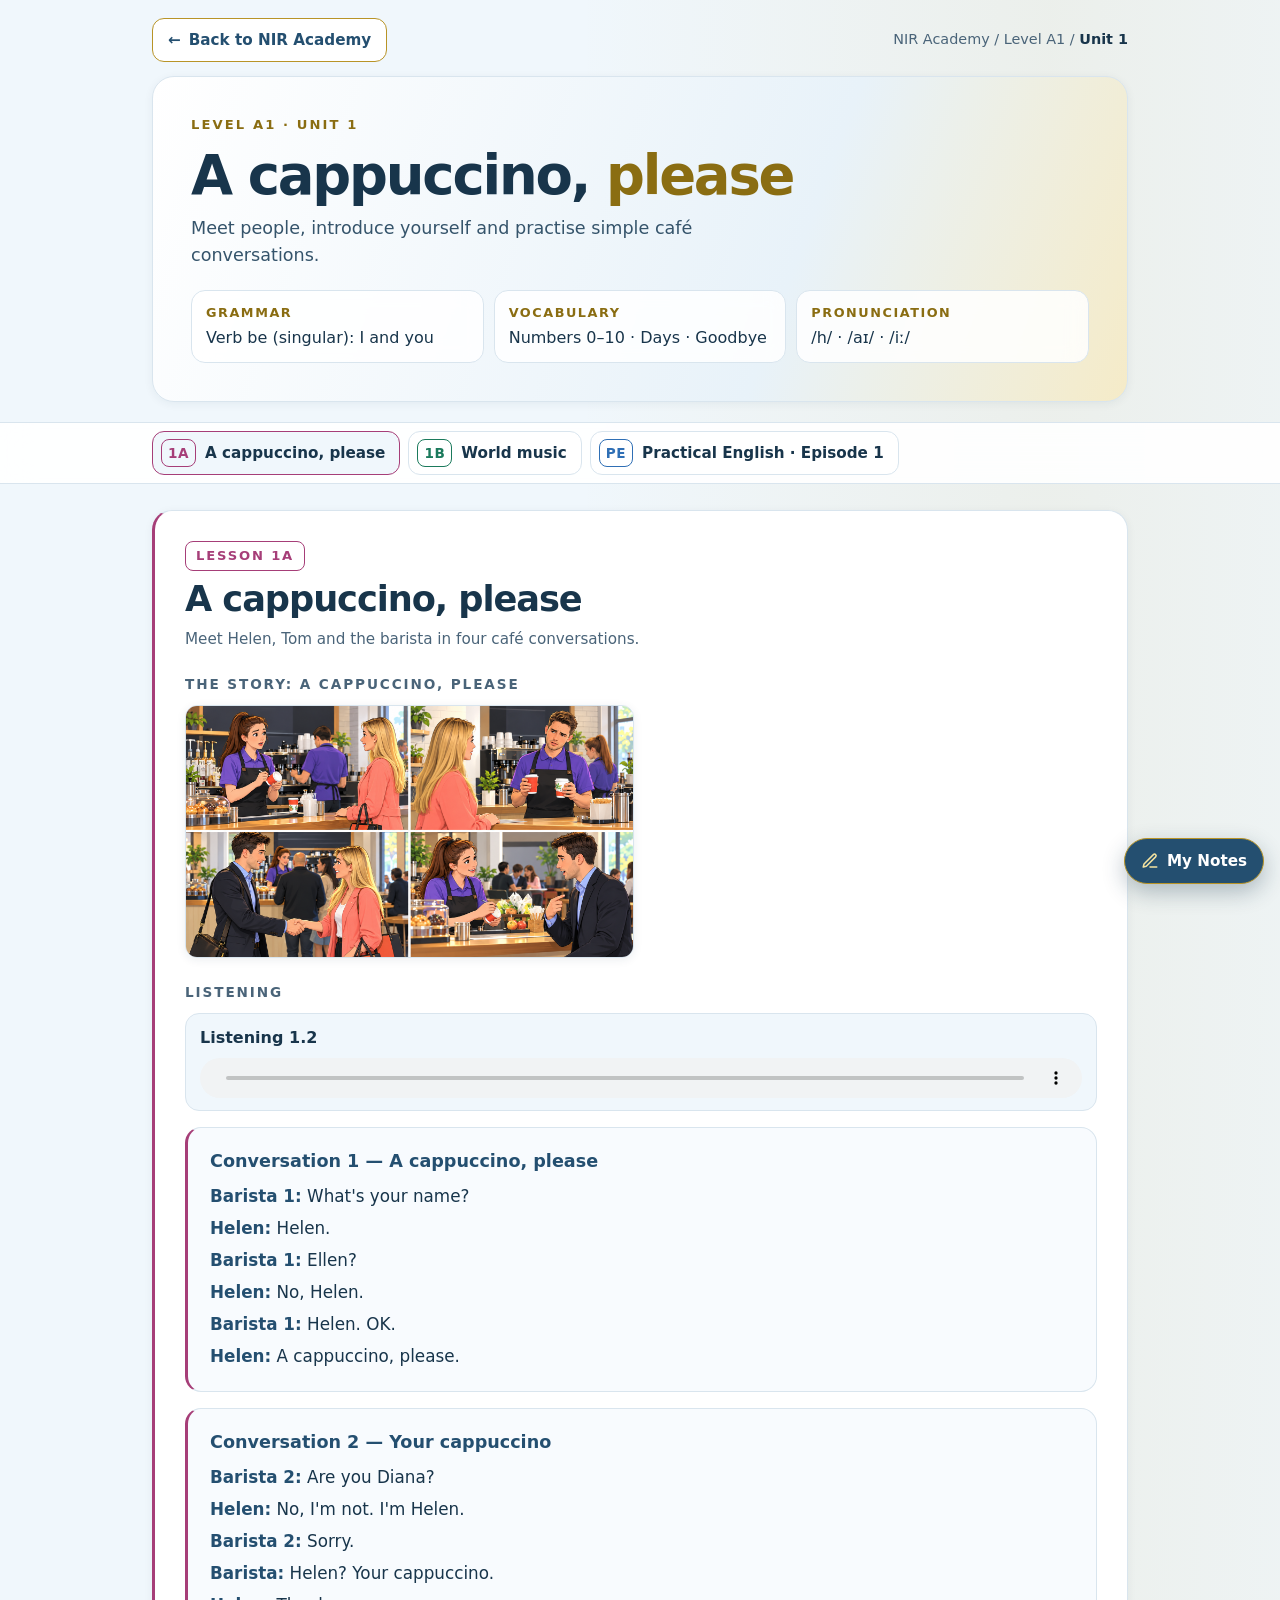
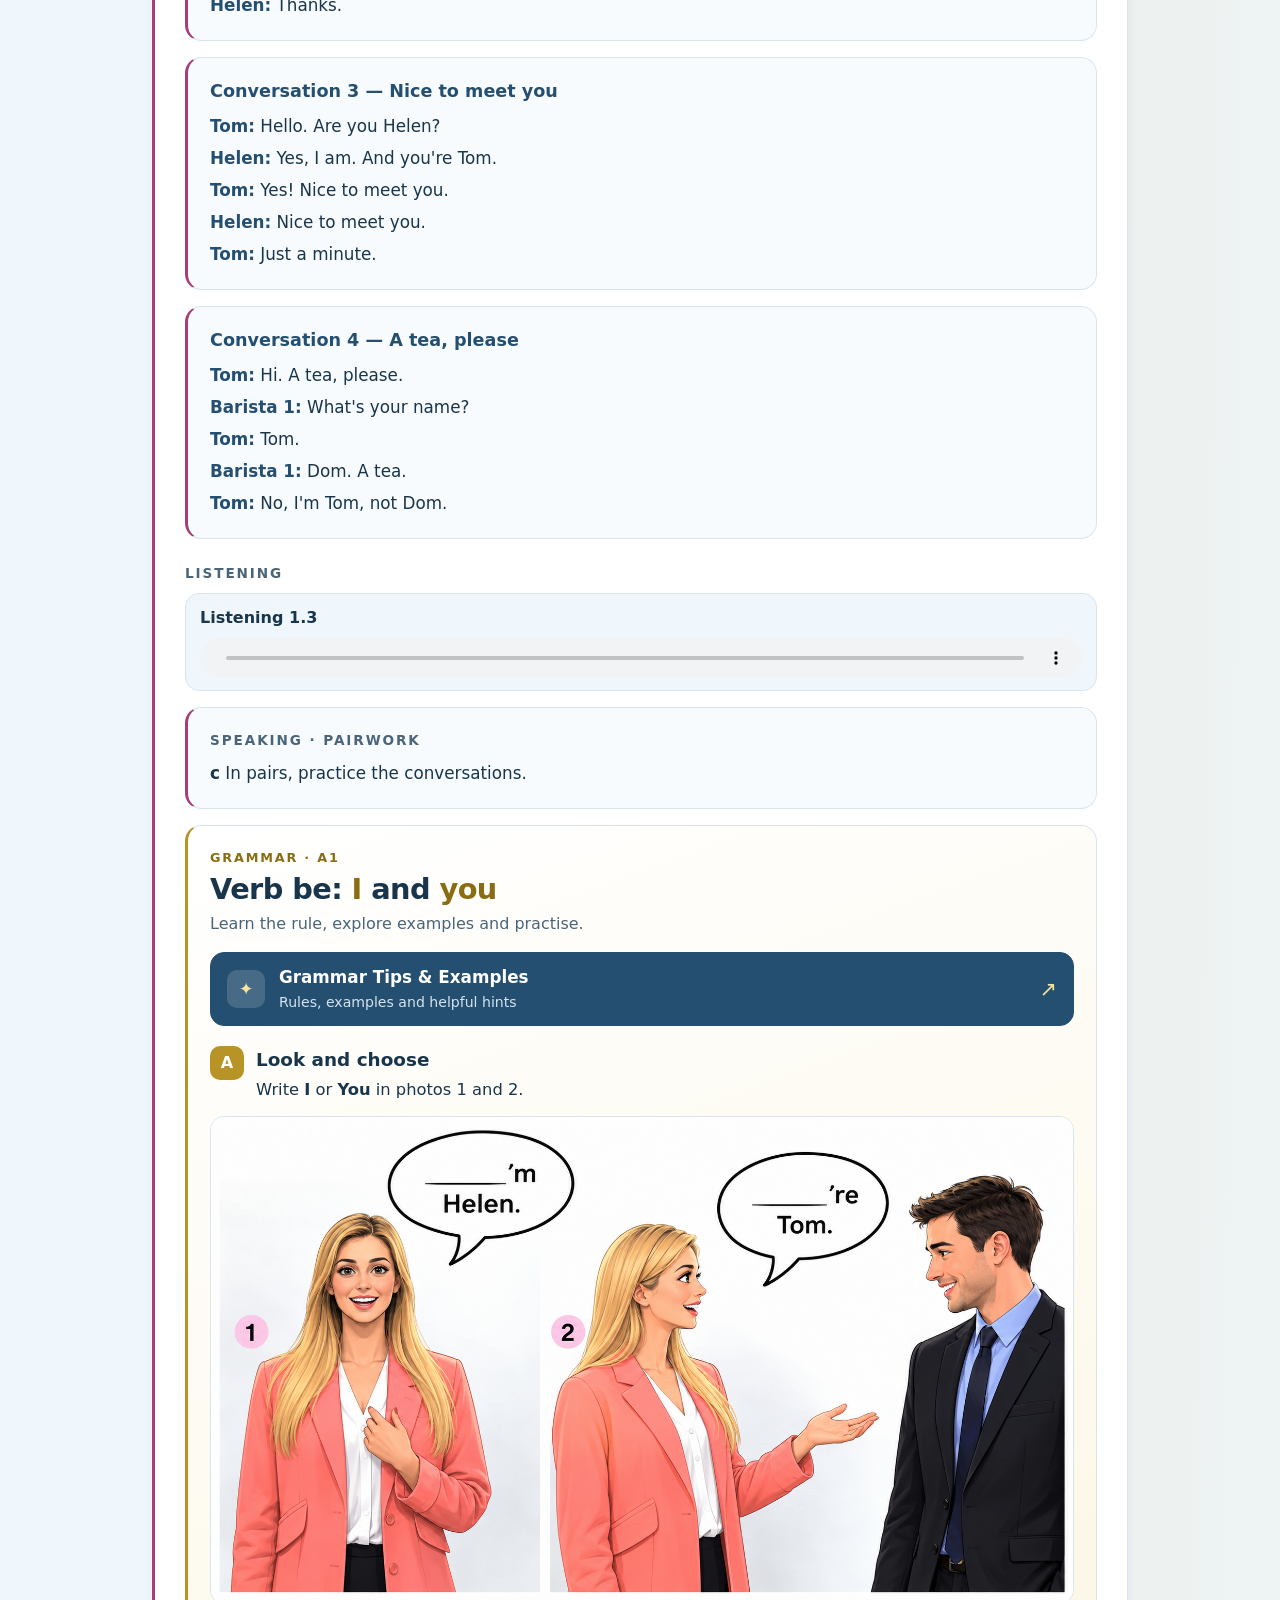
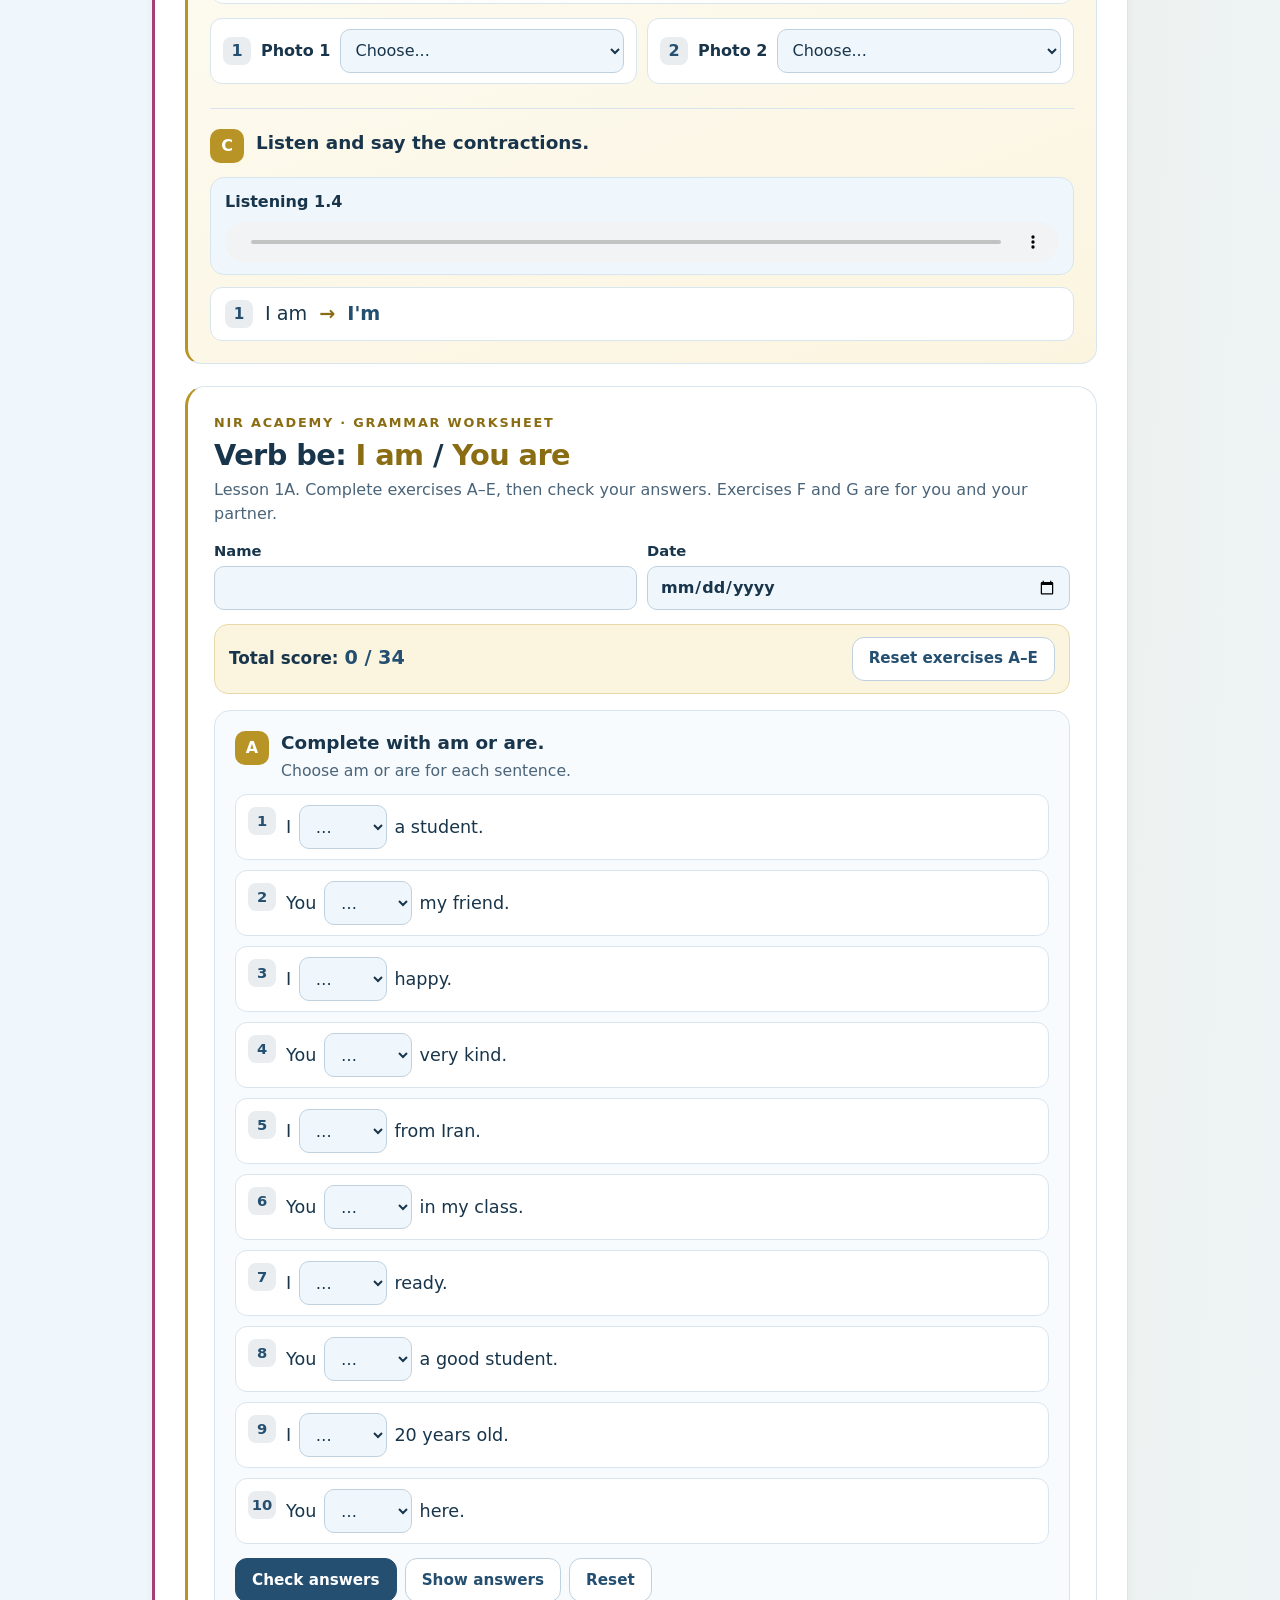
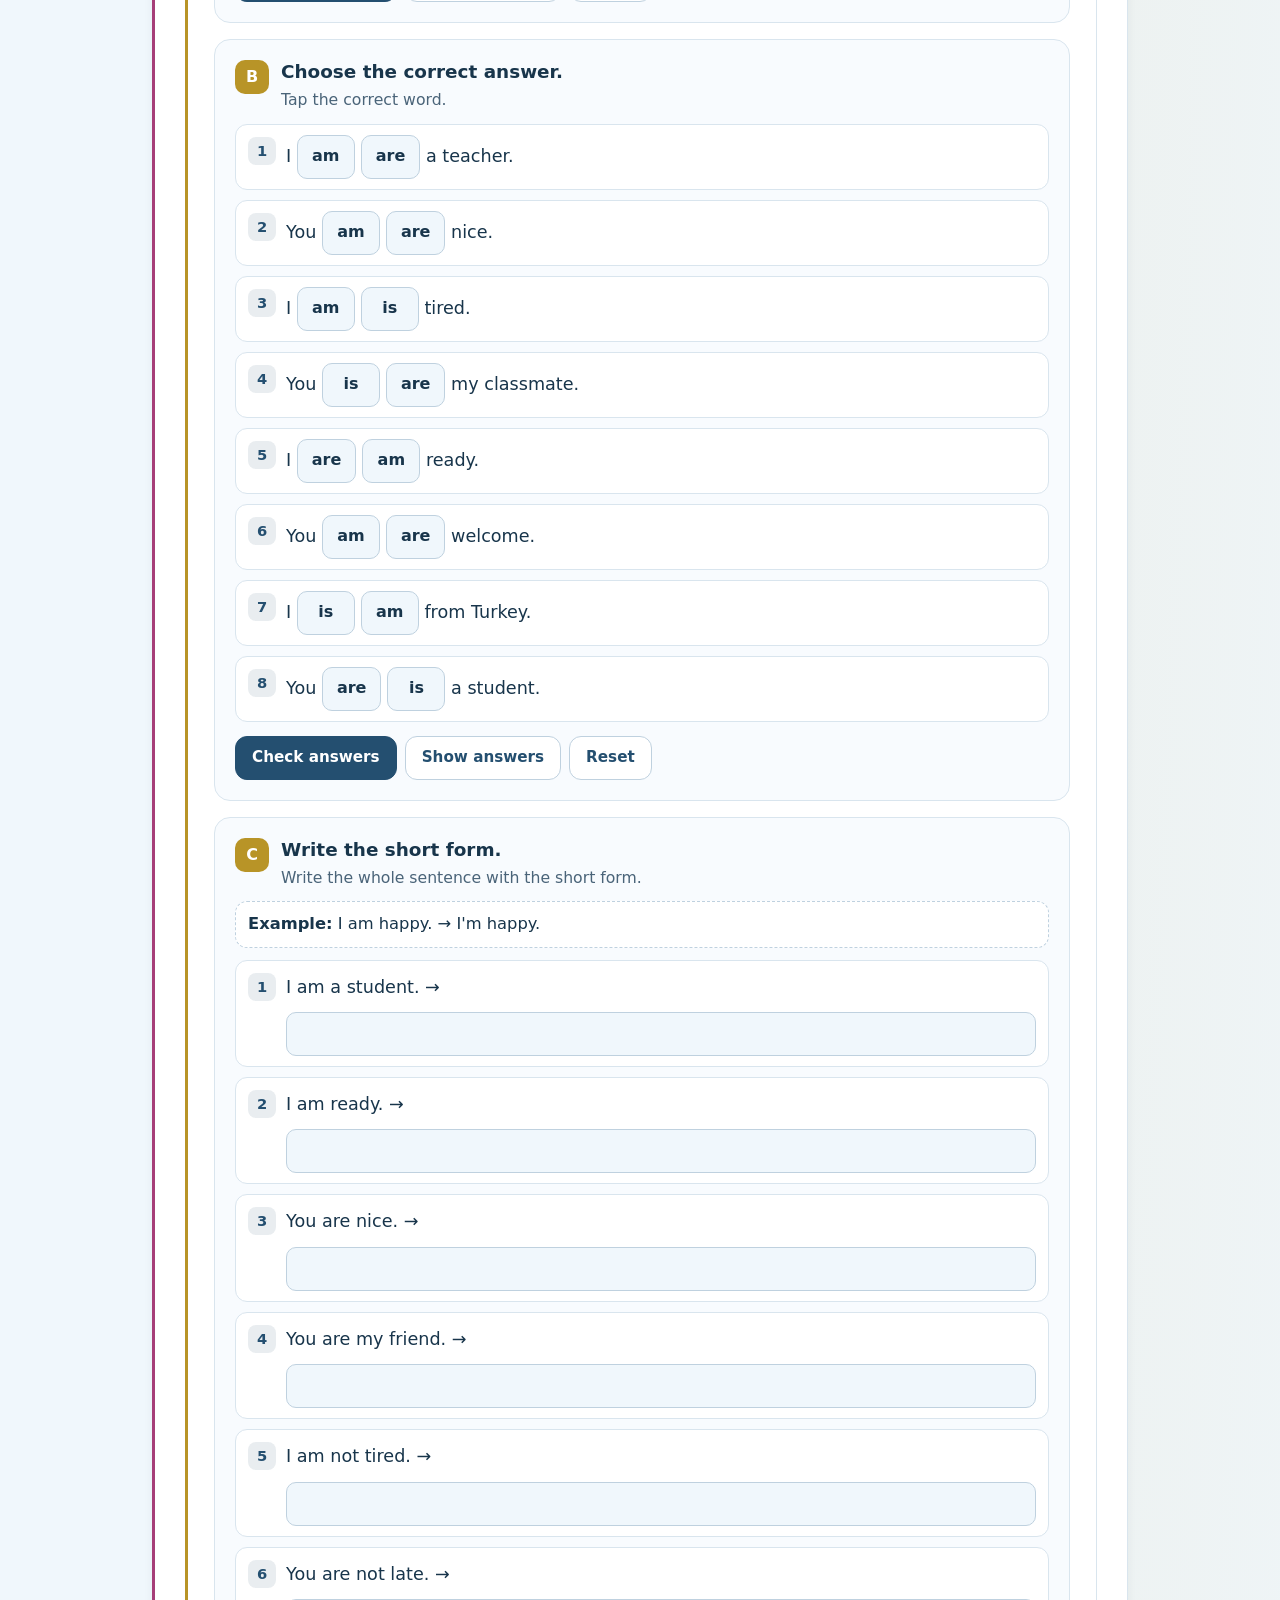
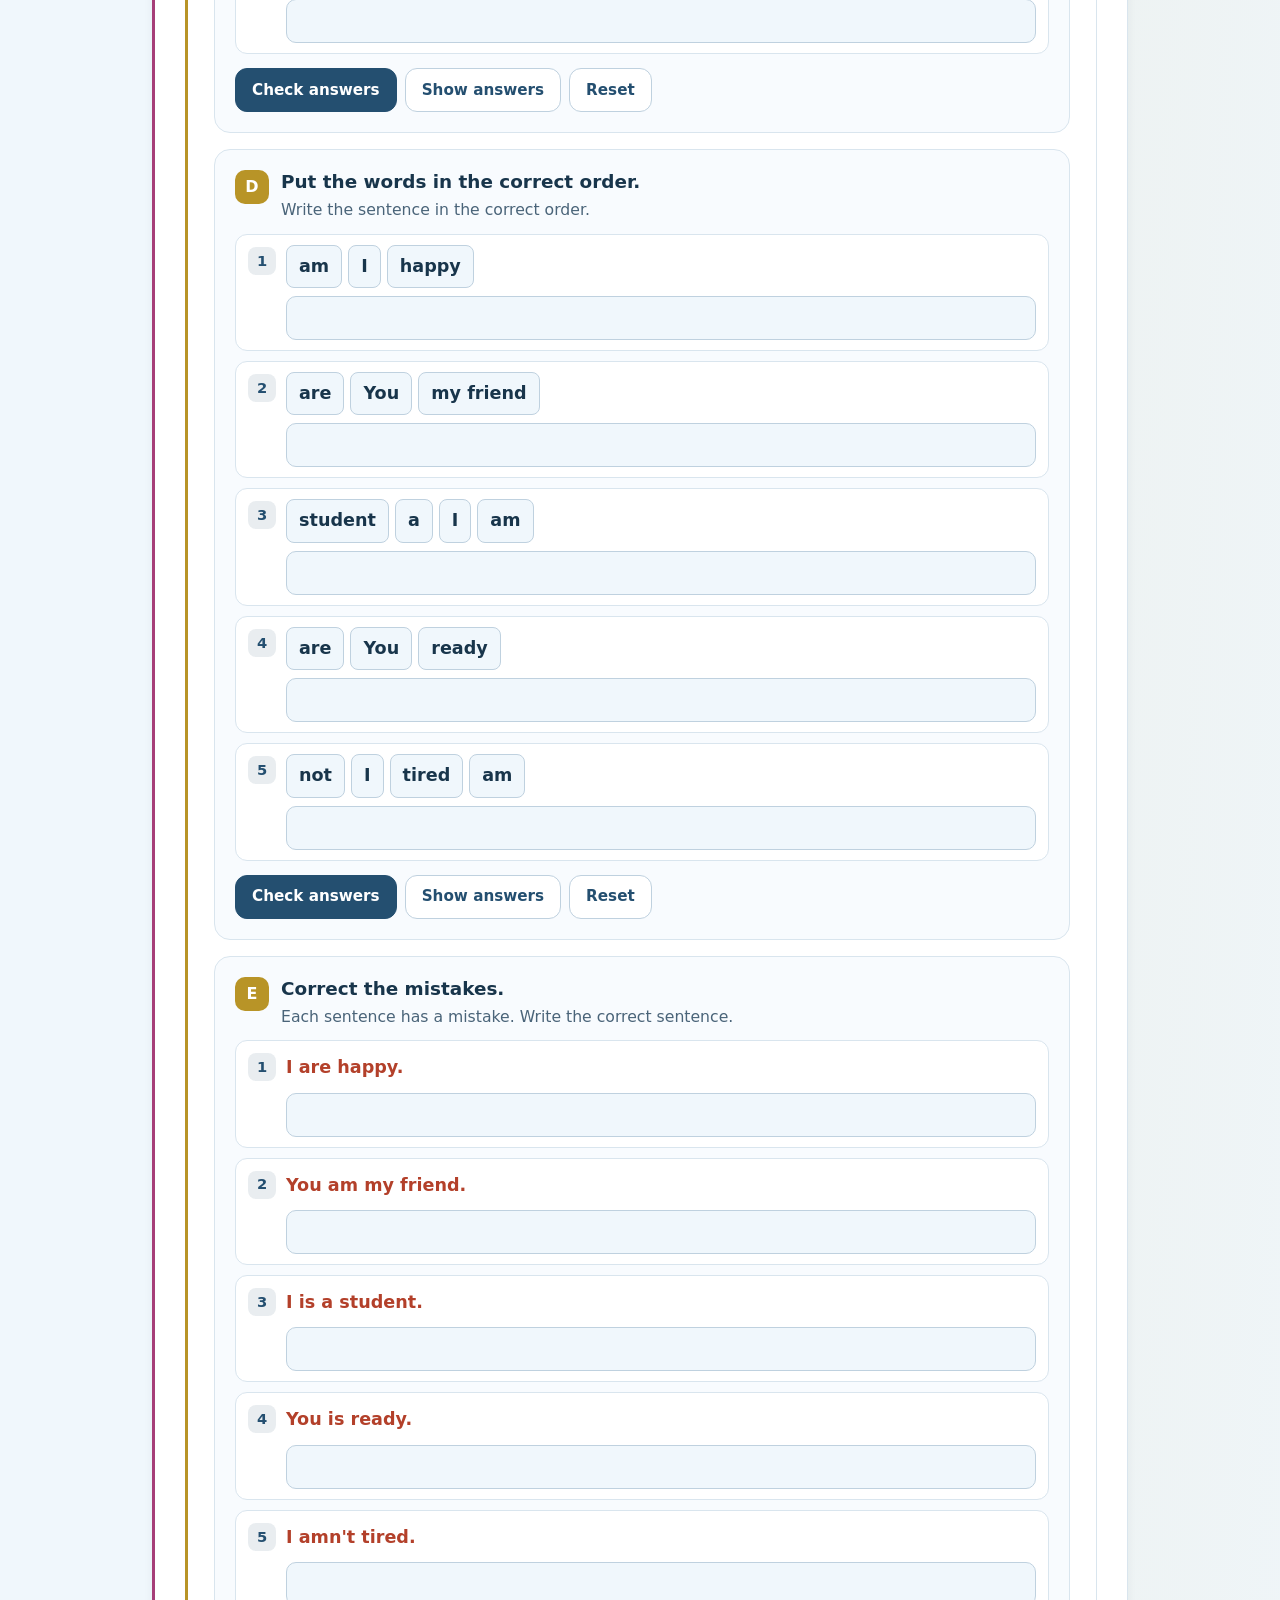
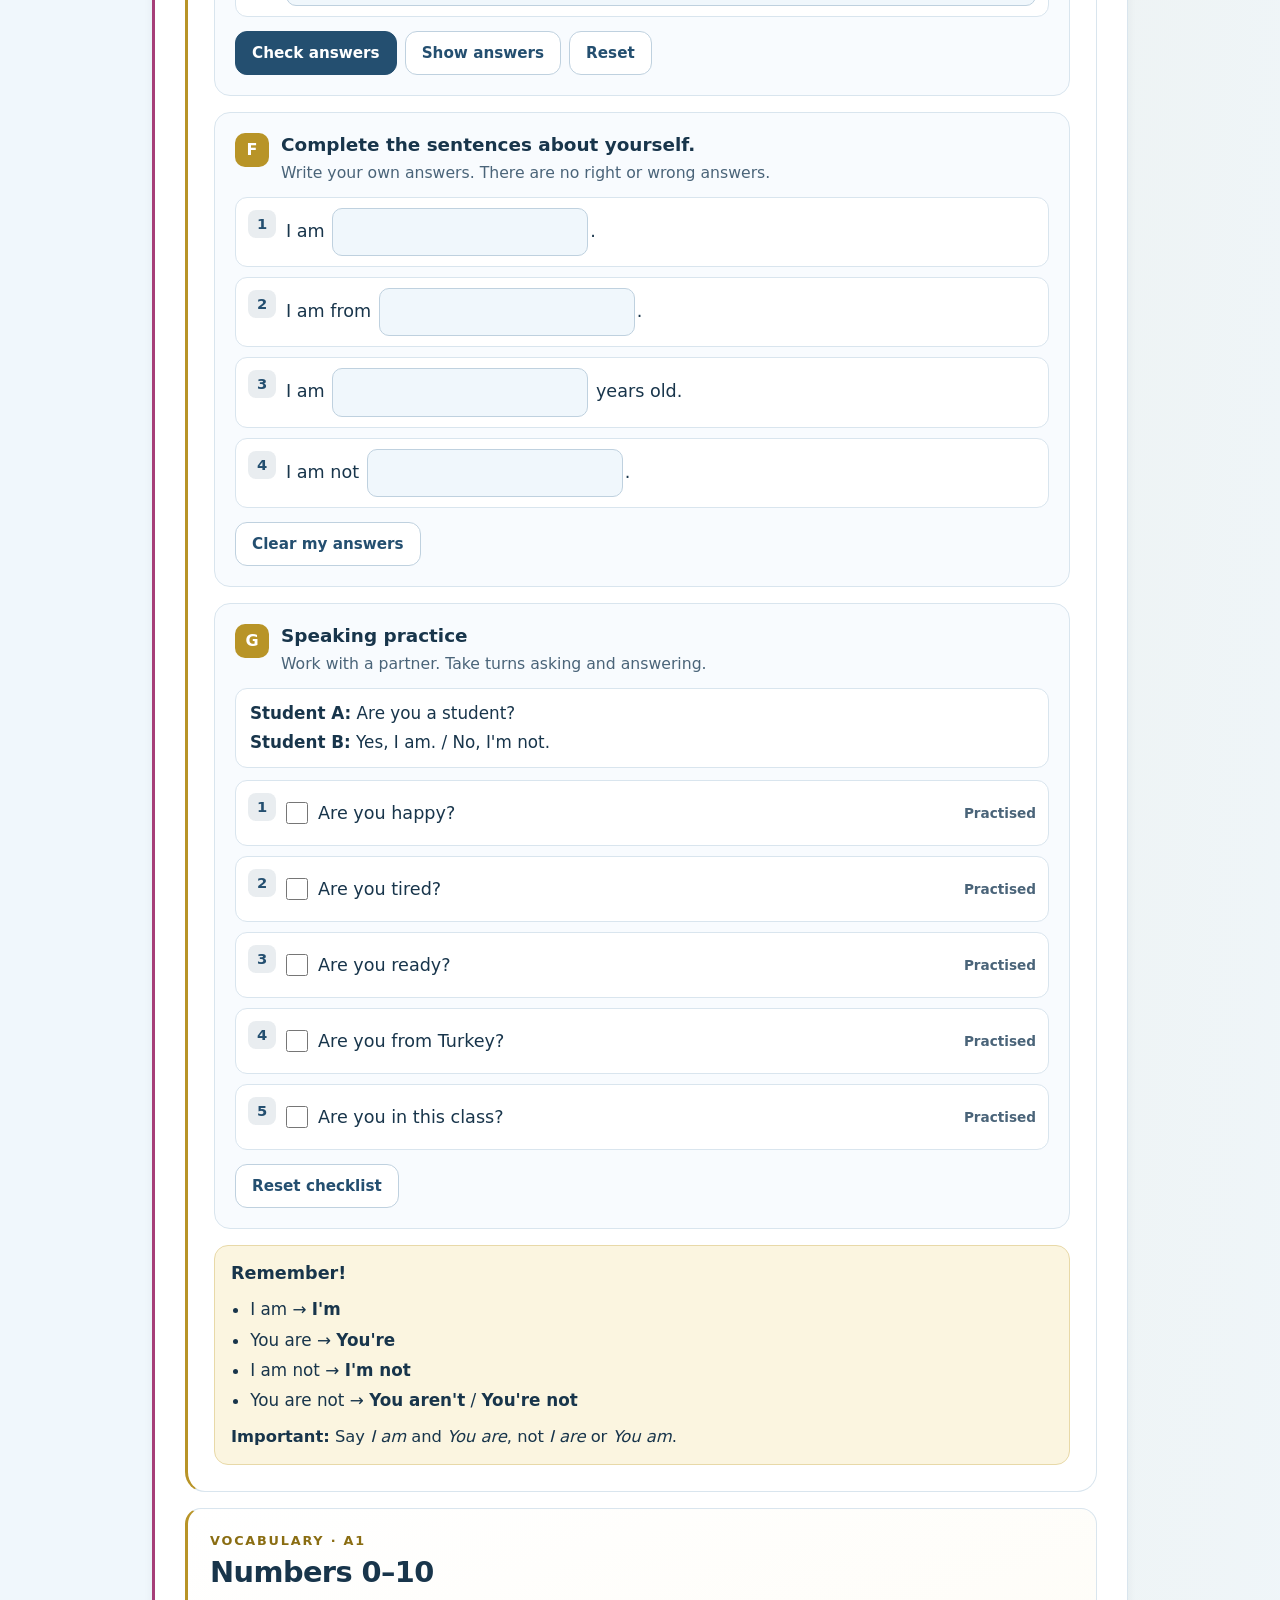
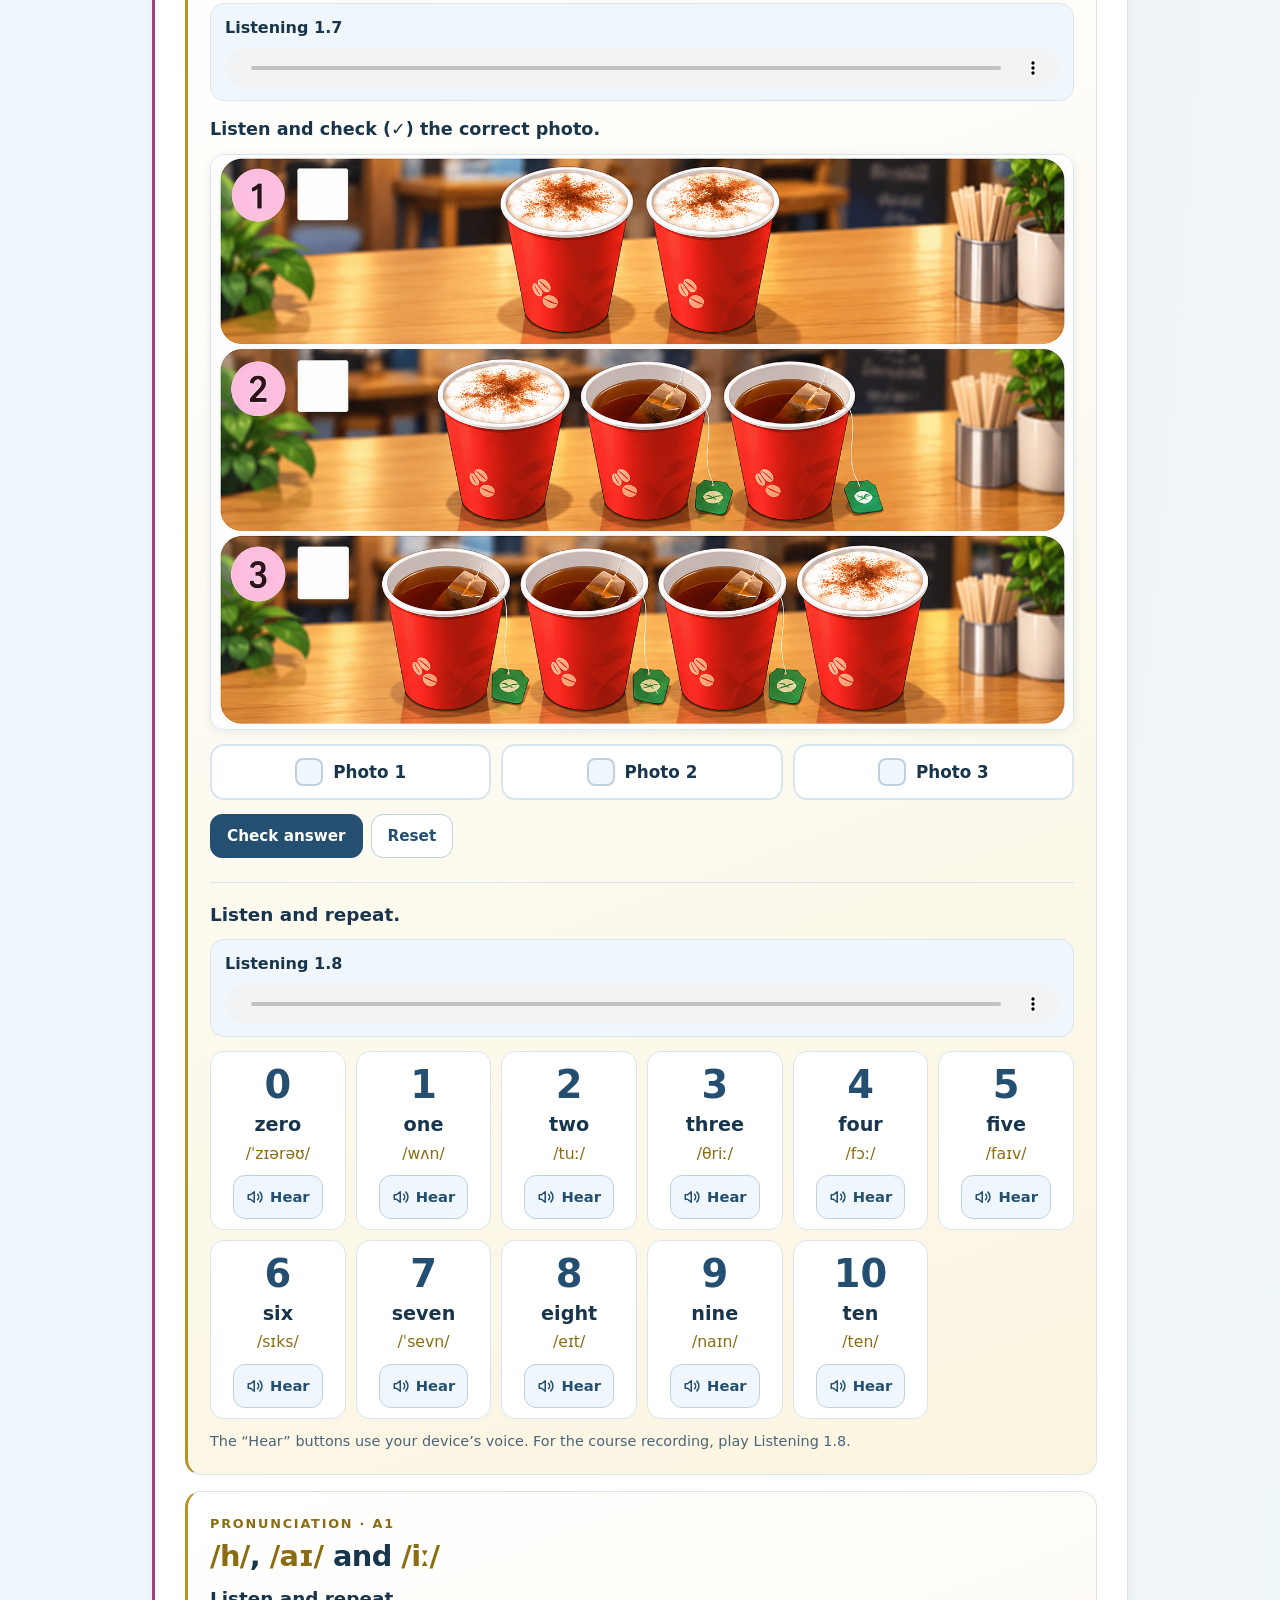
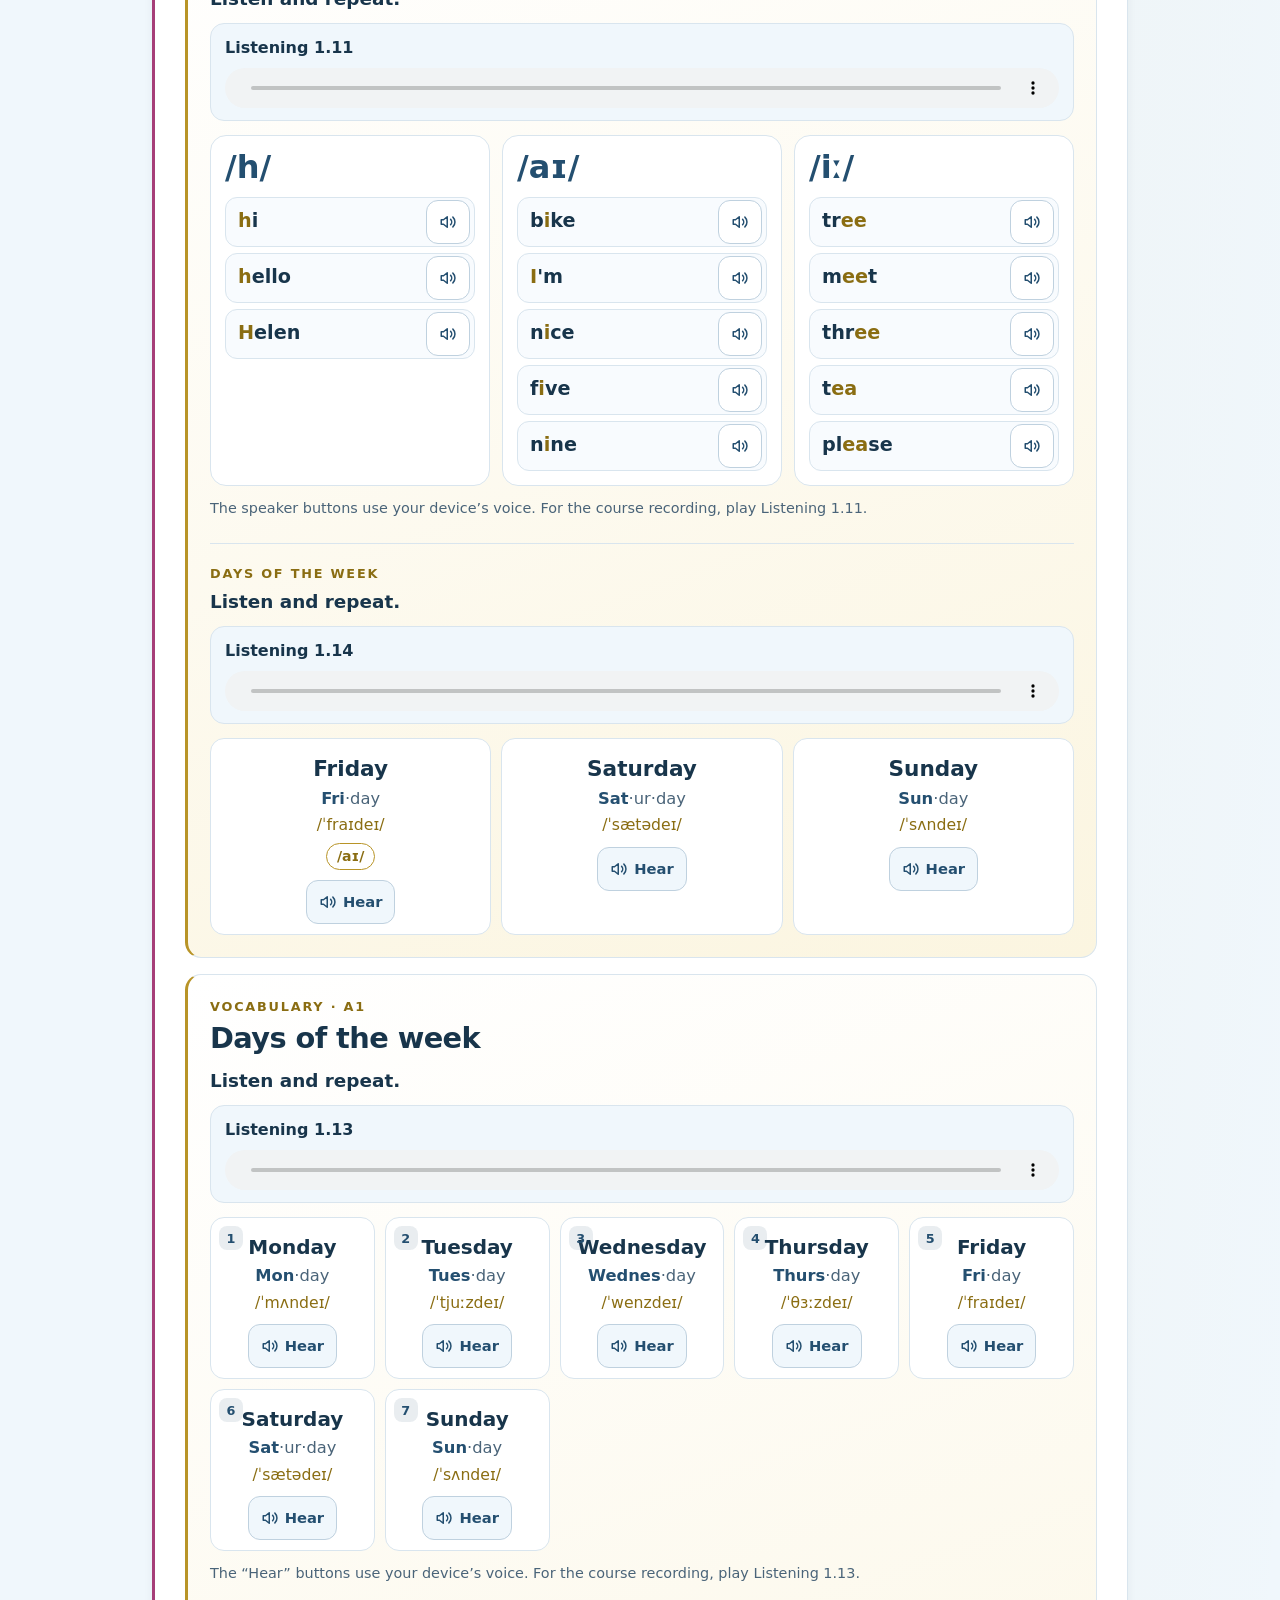
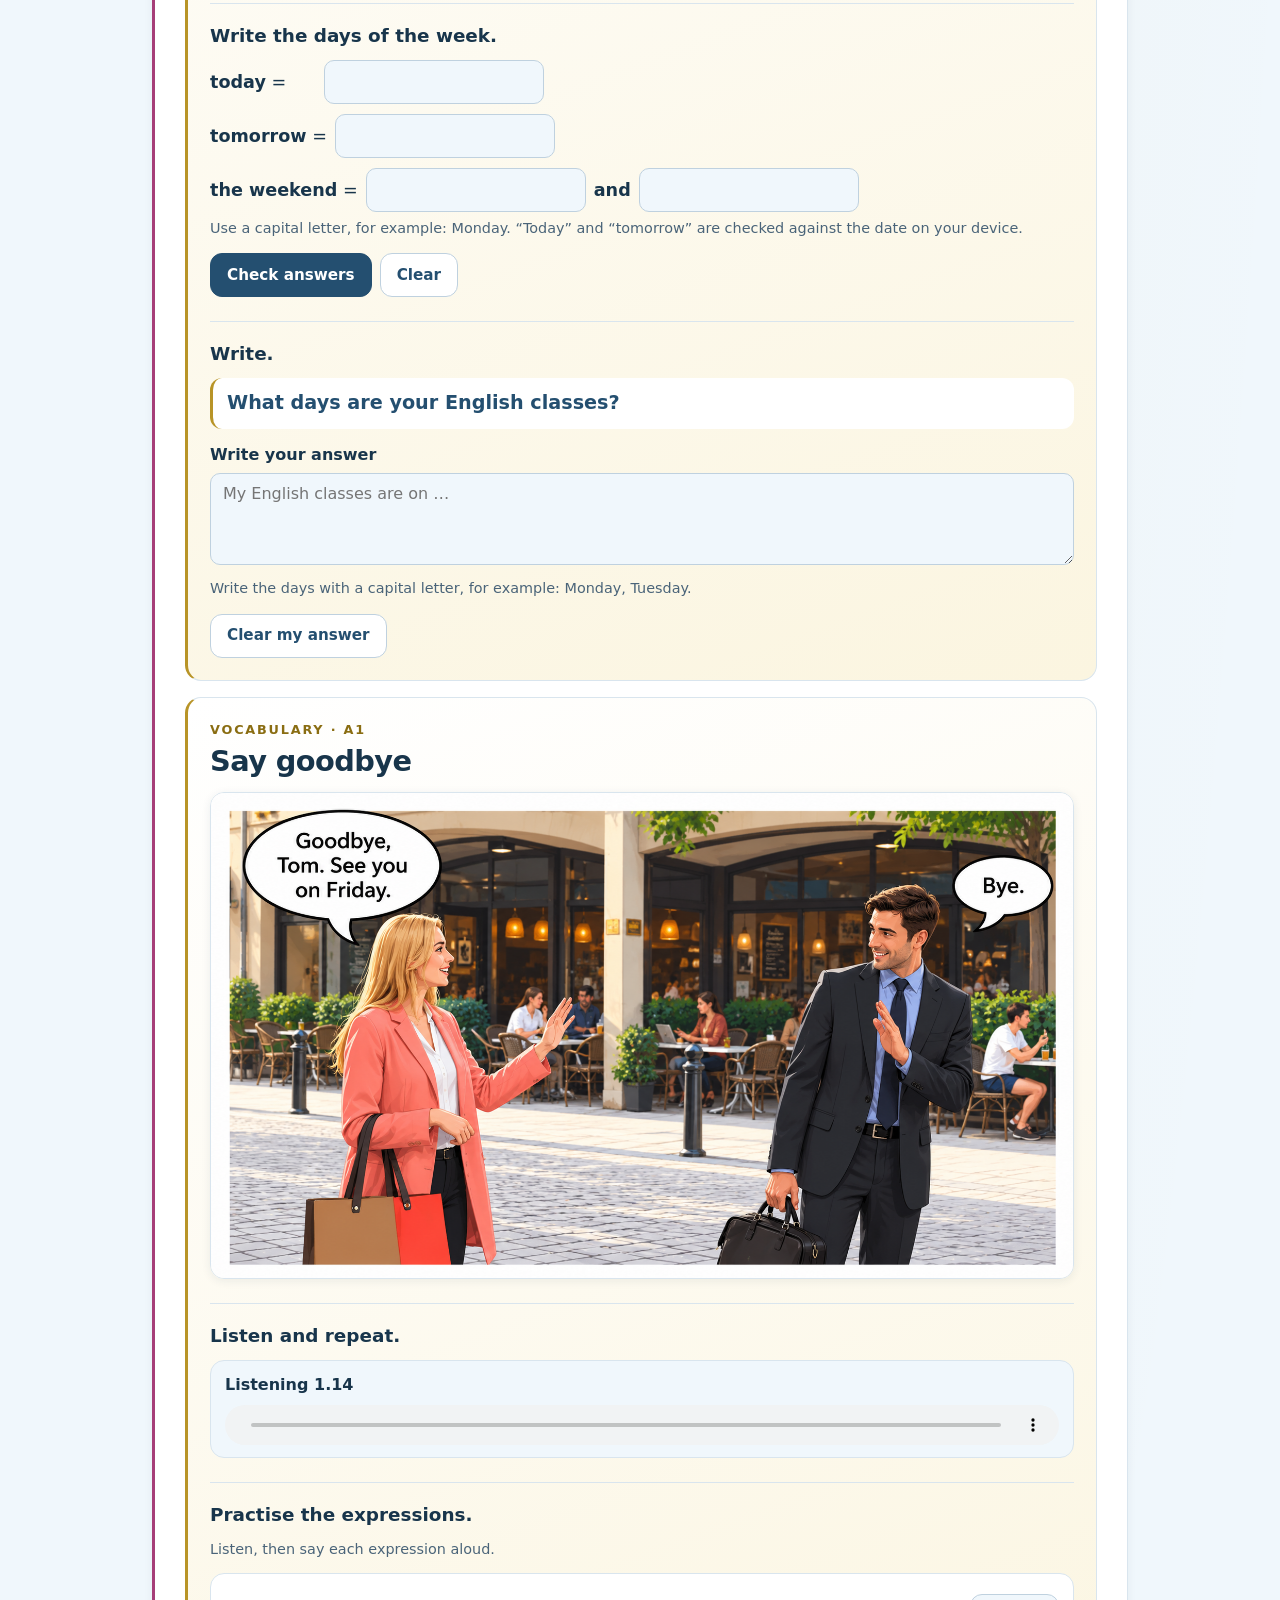
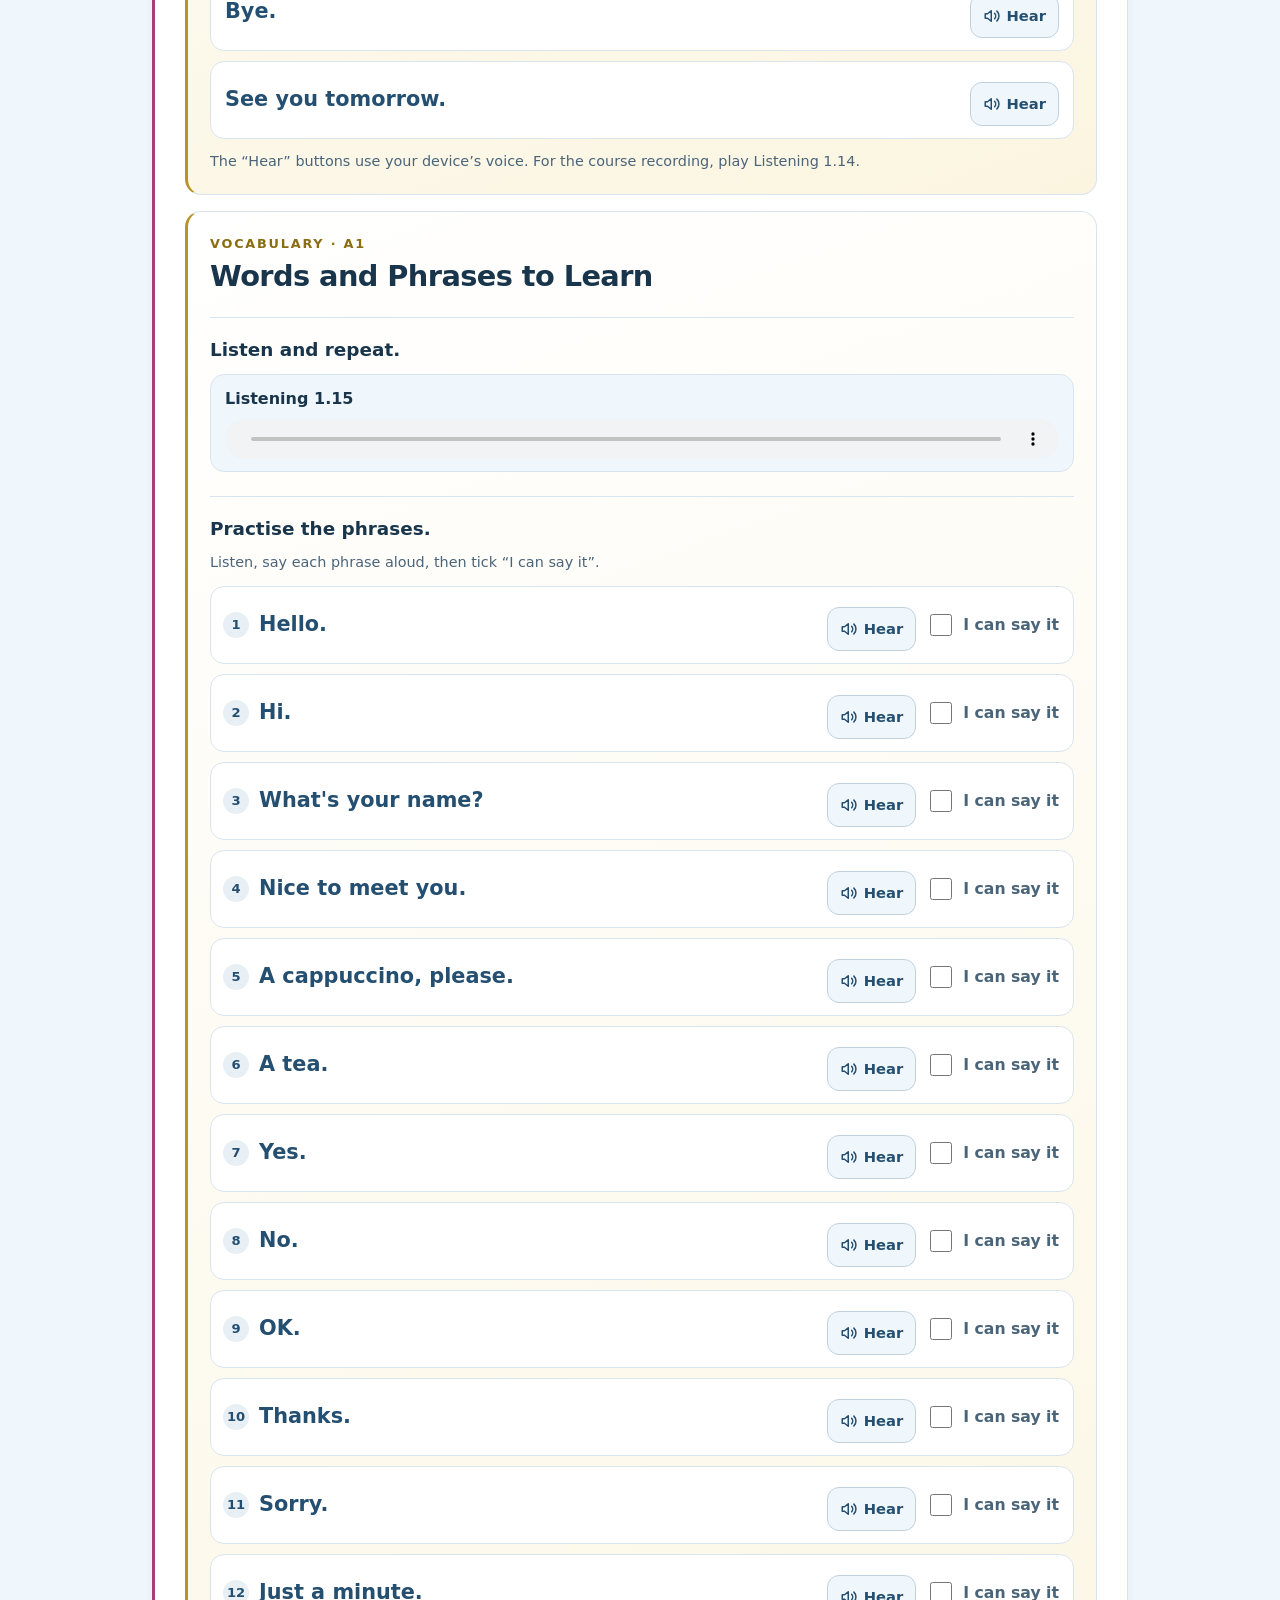
==== commit 618615ef: "Update unit-1.html" ====
--- a/unit-1.html
+++ b/unit-1.html
@@ -2185,6 +2185,109 @@
       </aside>
     </div>
 
+    <!-- ============ LESSON 1B · QUIZ: VERB BE (SINGULAR) ============ -->
+    <div class="activity-card grammar-activity be-quiz" id="beQuiz1b" role="group" aria-labelledby="beQuizTitle">
+      <div class="grammar-heading">
+        <span class="grammar-kicker">QUIZ · A1</span>
+        <h3 id="beQuizTitle">Verb be: I'm, you're, he's, she's, it's</h3>
+        <p>Choose the answer or write it. For fill-in questions, write the short form (for example <strong>He's</strong>) or the negative (for example <strong>isn't</strong>).</p>
+      </div>
+      <p class="ws-total be-quiz-score" role="status" aria-live="polite">Score: <strong id="beQuizScore">0 / 12</strong></p>
+      <section class="ws-section" aria-label="Verb be quiz, 12 questions">
+        <ol class="ws-list">
+          <li class="ws-item" data-type="mc" data-answer="I&#x27;m">
+            <span class="ws-num" aria-hidden="true">1</span>
+            <div class="ws-body">
+              <p class="ws-line">Hello! <span class="ws-choice" role="radiogroup" aria-label="Question 1: Hello! blank Ali."><label><input type="radio" name="beq-1" value="I&#x27;m"><span>I&#x27;m</span></label><label><input type="radio" name="beq-1" value="I are"><span>I are</span></label><label><input type="radio" name="beq-1" value="I is"><span>I is</span></label></span> Ali.</p>
+              <span class="ws-fb" aria-live="polite"></span>
+            </div>
+          </li>
+          <li class="ws-item" data-type="fill" data-answer="You&#x27;re">
+            <span class="ws-num" aria-hidden="true">2</span>
+            <div class="ws-body">
+              <p class="ws-line">(you) <input type="text" class="ws-field ws-inline" aria-label="Question 2: (you) blank my teacher." autocomplete="off" autocapitalize="off" spellcheck="false" size="9"> my teacher.</p>
+              <span class="ws-fb" aria-live="polite"></span>
+            </div>
+          </li>
+          <li class="ws-item" data-type="mc" data-answer="She&#x27;s">
+            <span class="ws-num" aria-hidden="true">3</span>
+            <div class="ws-body">
+              <p class="ws-line">Look at Ana. <span class="ws-choice" role="radiogroup" aria-label="Question 3: Look at Ana. blank from Brazil."><label><input type="radio" name="beq-3" value="He&#x27;s"><span>He&#x27;s</span></label><label><input type="radio" name="beq-3" value="She&#x27;s"><span>She&#x27;s</span></label><label><input type="radio" name="beq-3" value="It&#x27;s"><span>It&#x27;s</span></label></span> from Brazil.</p>
+              <span class="ws-fb" aria-live="polite"></span>
+            </div>
+          </li>
+          <li class="ws-item" data-type="fill" data-answer="He&#x27;s">
+            <span class="ws-num" aria-hidden="true">4</span>
+            <div class="ws-body">
+              <p class="ws-line">(he) <input type="text" class="ws-field ws-inline" aria-label="Question 4: (he) blank a doctor." autocomplete="off" autocapitalize="off" spellcheck="false" size="9"> a doctor.</p>
+              <span class="ws-fb" aria-live="polite"></span>
+            </div>
+          </li>
+          <li class="ws-item" data-type="mc" data-answer="It&#x27;s">
+            <span class="ws-num" aria-hidden="true">5</span>
+            <div class="ws-body">
+              <p class="ws-line">Lima is a city. <span class="ws-choice" role="radiogroup" aria-label="Question 5: Lima is a city. blank in Peru."><label><input type="radio" name="beq-5" value="It&#x27;s"><span>It&#x27;s</span></label><label><input type="radio" name="beq-5" value="He&#x27;s"><span>He&#x27;s</span></label><label><input type="radio" name="beq-5" value="She&#x27;s"><span>She&#x27;s</span></label></span> in Peru.</p>
+              <span class="ws-fb" aria-live="polite"></span>
+            </div>
+          </li>
+          <li class="ws-item" data-type="mc" data-answer="I&#x27;m not">
+            <span class="ws-num" aria-hidden="true">6</span>
+            <div class="ws-body">
+              <p class="ws-line">I <span class="ws-choice" role="radiogroup" aria-label="Question 6: I blank a teacher. I&#x27;m a student."><label><input type="radio" name="beq-6" value="I&#x27;m not"><span>I&#x27;m not</span></label><label><input type="radio" name="beq-6" value="I isn&#x27;t"><span>I isn&#x27;t</span></label><label><input type="radio" name="beq-6" value="I aren&#x27;t"><span>I aren&#x27;t</span></label></span> a teacher. I&#x27;m a student.</p>
+              <span class="ws-fb" aria-live="polite"></span>
+            </div>
+          </li>
+          <li class="ws-item" data-type="fill" data-answer="aren&#x27;t|are not|you aren&#x27;t|you are not|you&#x27;re not">
+            <span class="ws-num" aria-hidden="true">7</span>
+            <div class="ws-body">
+              <p class="ws-line">You <input type="text" class="ws-field ws-inline" aria-label="Question 7: You blank in my class. (not)" autocomplete="off" autocapitalize="off" spellcheck="false" size="9"> in my class. (not)</p>
+              <span class="ws-fb" aria-live="polite"></span>
+            </div>
+          </li>
+          <li class="ws-item" data-type="mc" data-answer="isn&#x27;t">
+            <span class="ws-num" aria-hidden="true">8</span>
+            <div class="ws-body">
+              <p class="ws-line">Tom is not here. He <span class="ws-choice" role="radiogroup" aria-label="Question 8: Tom is not here. He blank here."><label><input type="radio" name="beq-8" value="isn&#x27;t"><span>isn&#x27;t</span></label><label><input type="radio" name="beq-8" value="aren&#x27;t"><span>aren&#x27;t</span></label><label><input type="radio" name="beq-8" value="am not"><span>am not</span></label></span> here.</p>
+              <span class="ws-fb" aria-live="polite"></span>
+            </div>
+          </li>
+          <li class="ws-item" data-type="fill" data-answer="isn&#x27;t|is not|she isn&#x27;t|she is not|she&#x27;s not">
+            <span class="ws-num" aria-hidden="true">9</span>
+            <div class="ws-body">
+              <p class="ws-line">Maria <input type="text" class="ws-field ws-inline" aria-label="Question 9: Maria blank from Spain. (not)" autocomplete="off" autocapitalize="off" spellcheck="false" size="9"> from Spain. (not)</p>
+              <span class="ws-fb" aria-live="polite"></span>
+            </div>
+          </li>
+          <li class="ws-item" data-type="mc" data-answer="isn&#x27;t">
+            <span class="ws-num" aria-hidden="true">10</span>
+            <div class="ws-body">
+              <p class="ws-line">Cusco is small. It <span class="ws-choice" role="radiogroup" aria-label="Question 10: Cusco is small. It blank a big city."><label><input type="radio" name="beq-10" value="isn&#x27;t"><span>isn&#x27;t</span></label><label><input type="radio" name="beq-10" value="aren&#x27;t"><span>aren&#x27;t</span></label><label><input type="radio" name="beq-10" value="am not"><span>am not</span></label></span> a big city.</p>
+              <span class="ws-fb" aria-live="polite"></span>
+            </div>
+          </li>
+          <li class="ws-item" data-type="fill" data-answer="It&#x27;s">
+            <span class="ws-num" aria-hidden="true">11</span>
+            <div class="ws-body">
+              <p class="ws-line">(it) <input type="text" class="ws-field ws-inline" aria-label="Question 11: (it) blank a nice day." autocomplete="off" autocapitalize="off" spellcheck="false" size="9"> a nice day.</p>
+              <span class="ws-fb" aria-live="polite"></span>
+            </div>
+          </li>
+          <li class="ws-item" data-type="mc" data-answer="aren&#x27;t">
+            <span class="ws-num" aria-hidden="true">12</span>
+            <div class="ws-body">
+              <p class="ws-line">You <span class="ws-choice" role="radiogroup" aria-label="Question 12: You blank from Japan. You&#x27;re from China."><label><input type="radio" name="beq-12" value="aren&#x27;t"><span>aren&#x27;t</span></label><label><input type="radio" name="beq-12" value="isn&#x27;t"><span>isn&#x27;t</span></label><label><input type="radio" name="beq-12" value="I&#x27;m not"><span>I&#x27;m not</span></label></span> from Japan. You&#x27;re from China.</p>
+              <span class="ws-fb" aria-live="polite"></span>
+            </div>
+          </li>
+        </ol>
+        <div class="ws-actions">
+          <button type="button" class="ws-btn ws-btn-primary" id="beQuizCheck">Check Answers</button>
+          <button type="button" class="ws-btn" id="beQuizRetry">Try Again</button>
+        </div>
+        <p class="ws-score" id="beQuizResult" role="status" aria-live="polite"></p>
+      </section>
+    </div>
+
     <!-- Grammar Tips Modal (Lesson 1B) -->
     <dialog
       id="grammarTipsDialog1B"
@@ -2401,6 +2504,7 @@
 <script src="unit-days.js"></script>
 <script src="unit-phrases.js"></script>
 <script src="unit-whereisit.js"></script>
+<script src="unit-be-quiz.js"></script>
 <script>
 (function(){var b=document.getElementById("gbe-clear");if(!b)return;b.addEventListener("click",function(){Array.prototype.forEach.call(document.querySelectorAll(".gbe-blank"),function(i){i.value="";});var f=document.getElementById("gbe-blank-1");if(f)f.focus();});})();
 </script>
--- a/unit-1.css
+++ b/unit-1.css
@@ -455,3 +455,8 @@
 .wi-activity .ws-actions{margin-top:12px}
 /* lesson 1B: grammar be (he, she, it) */
 .gbe-conv.ph{margin-top:12px}
+/* lesson 1B grammar: conversation 1.20 with blanks */
+.gbe-conv-list .dlg-text{font-size:1.15rem;line-height:1.9}
+.gbe-blank{min-width:7ch;width:11ch;max-width:100%;vertical-align:baseline}
+.gbe-roleplay:has(input[name="gbe-role"][value="a"]:checked) .gbe-conv-list .dlg-a,.gbe-roleplay:has(input[name="gbe-role"][value="b"]:checked) .gbe-conv-list .dlg-b{border-color:#B89427;background:#FFF8E1;box-shadow:0 0 0 2px #F5E3A0}
+.gbe-roleplay:has(input[name="gbe-role"][value="a"]:checked) .gbe-conv-list .dlg-b,.gbe-roleplay:has(input[name="gbe-role"][value="b"]:checked) .gbe-conv-list .dlg-a{opacity:.7}
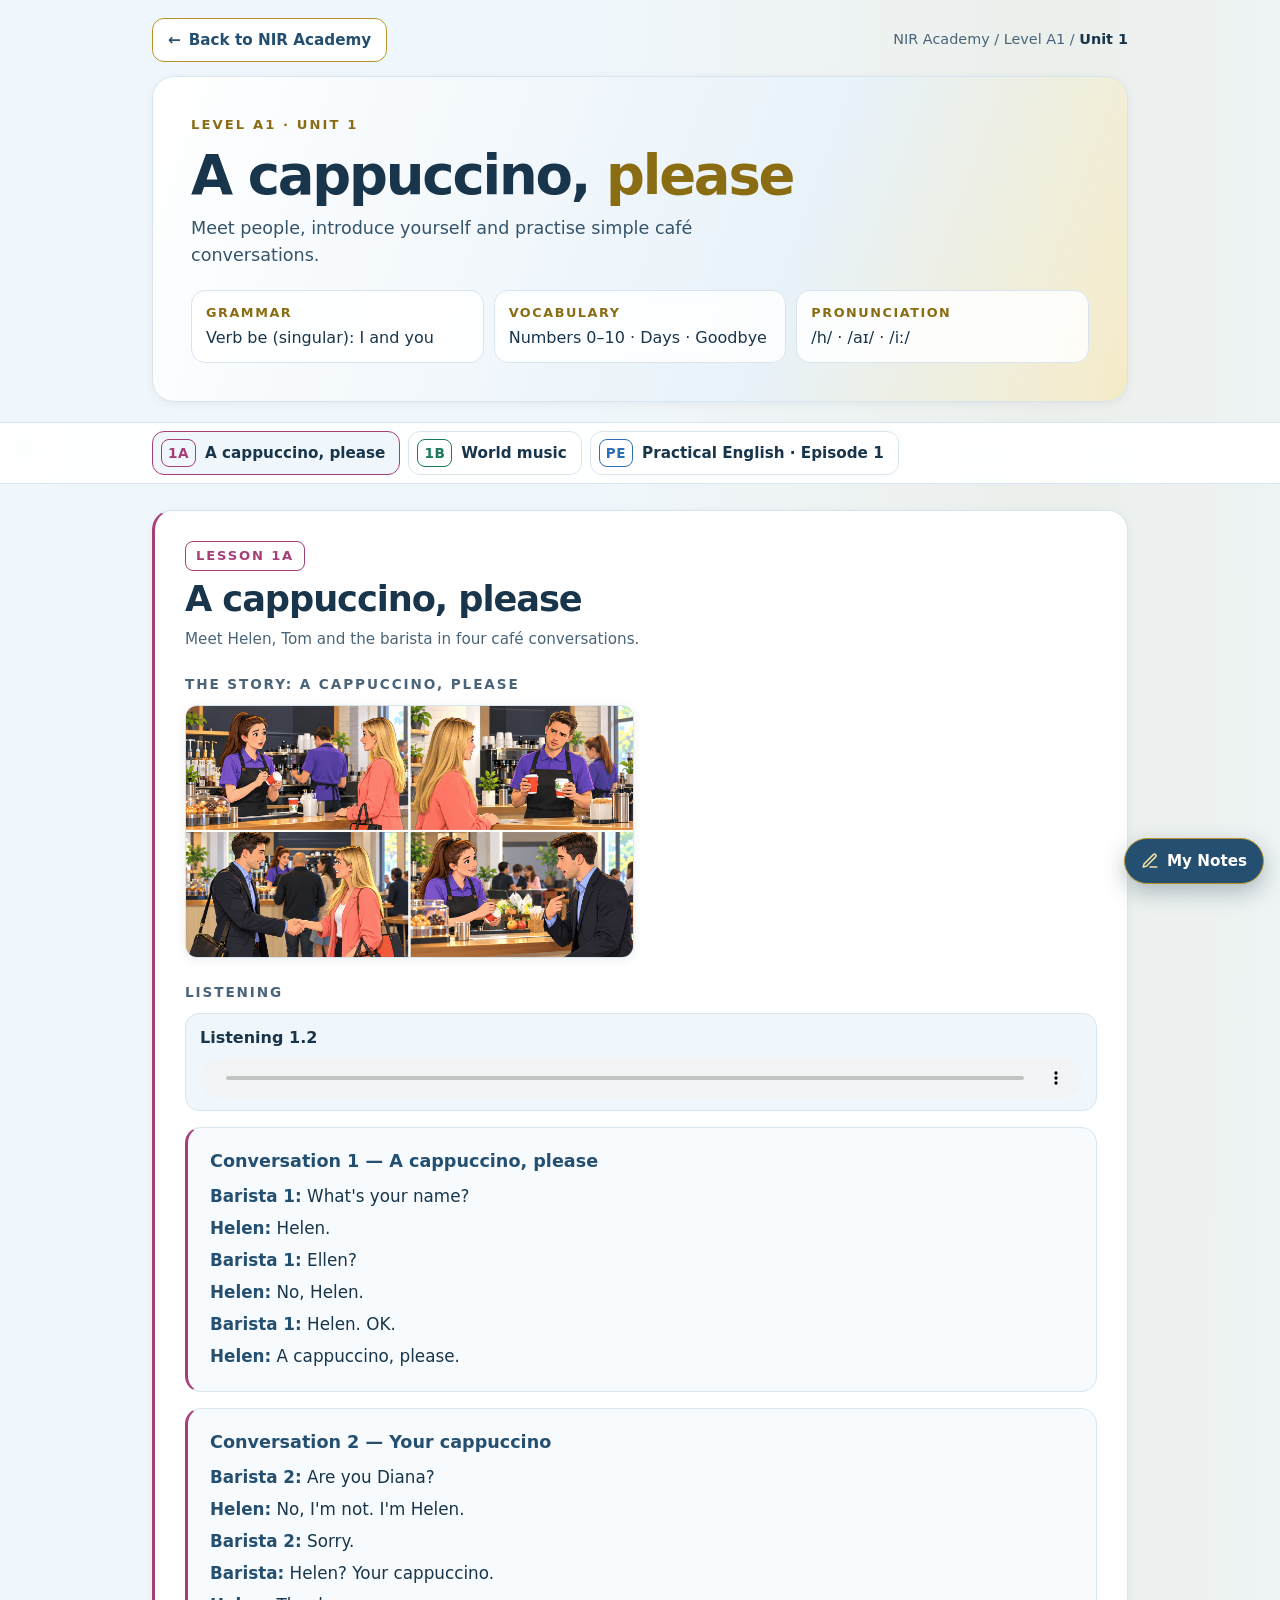
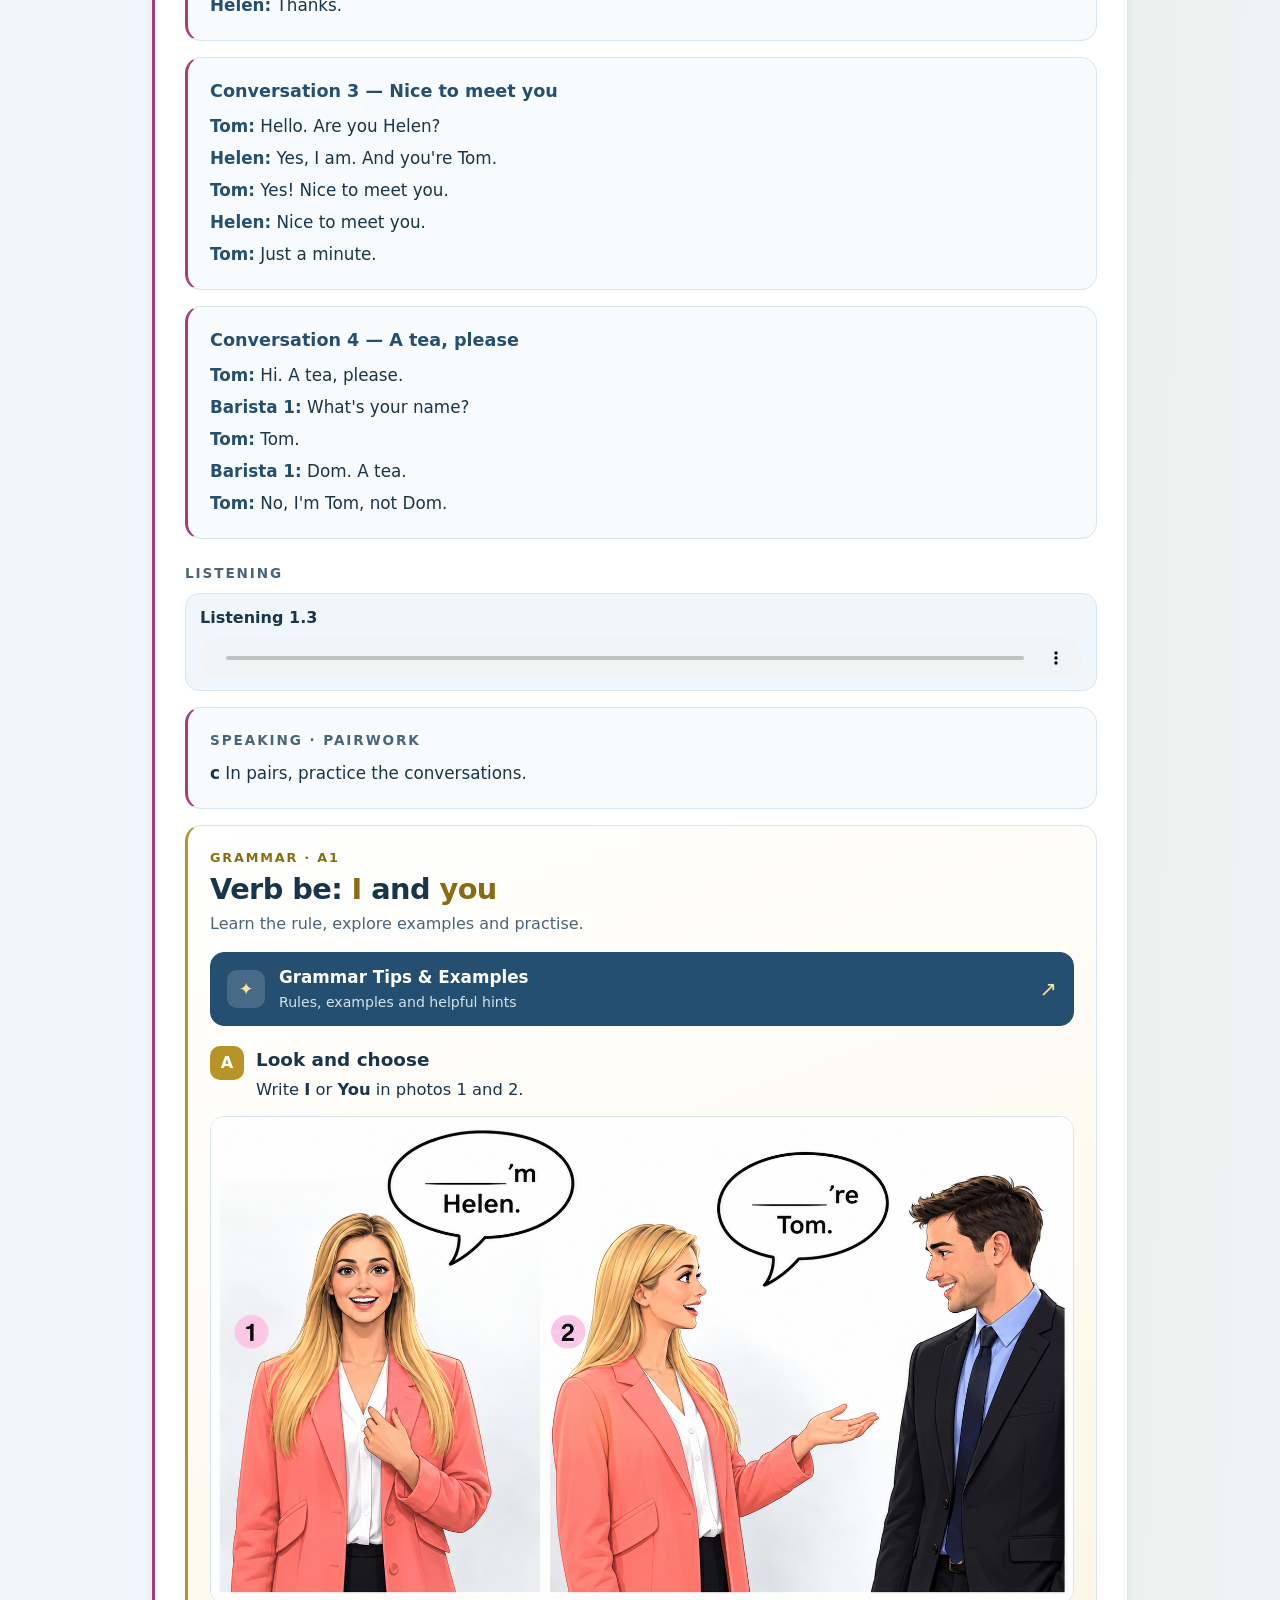
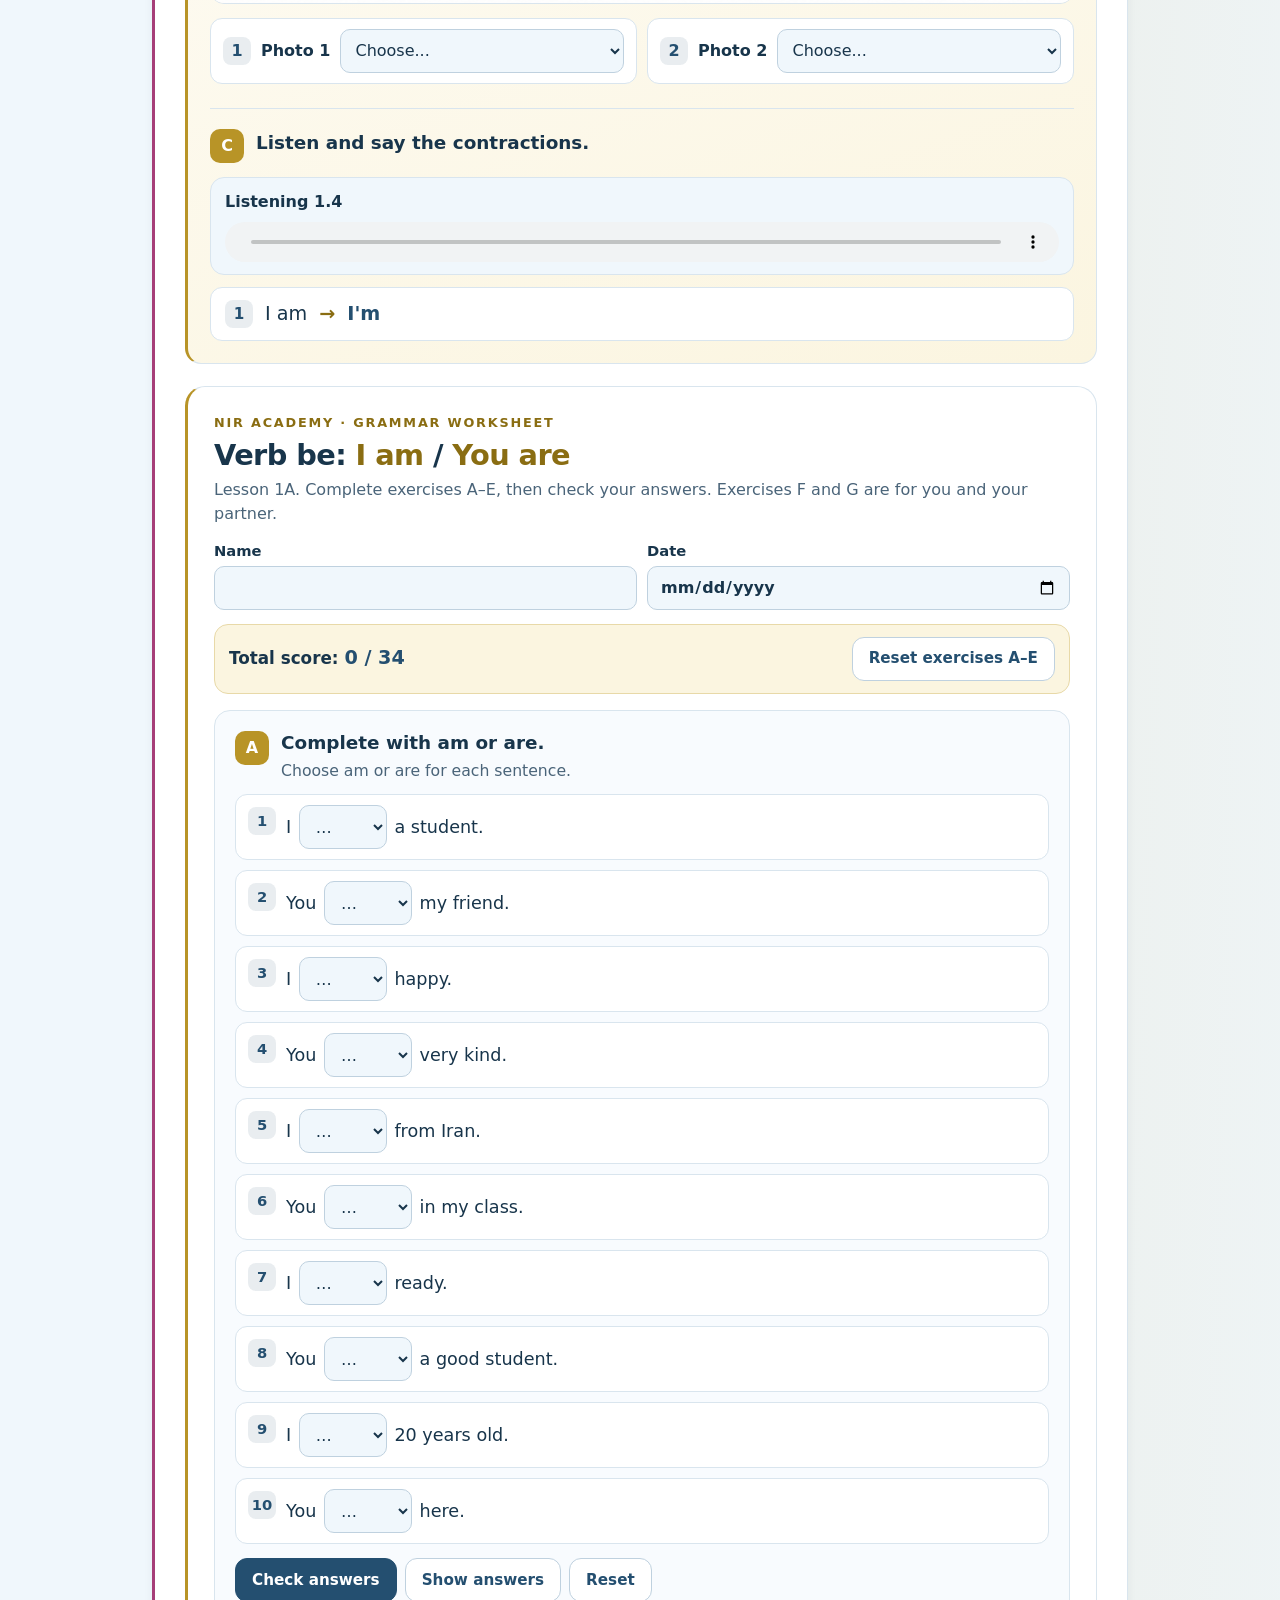
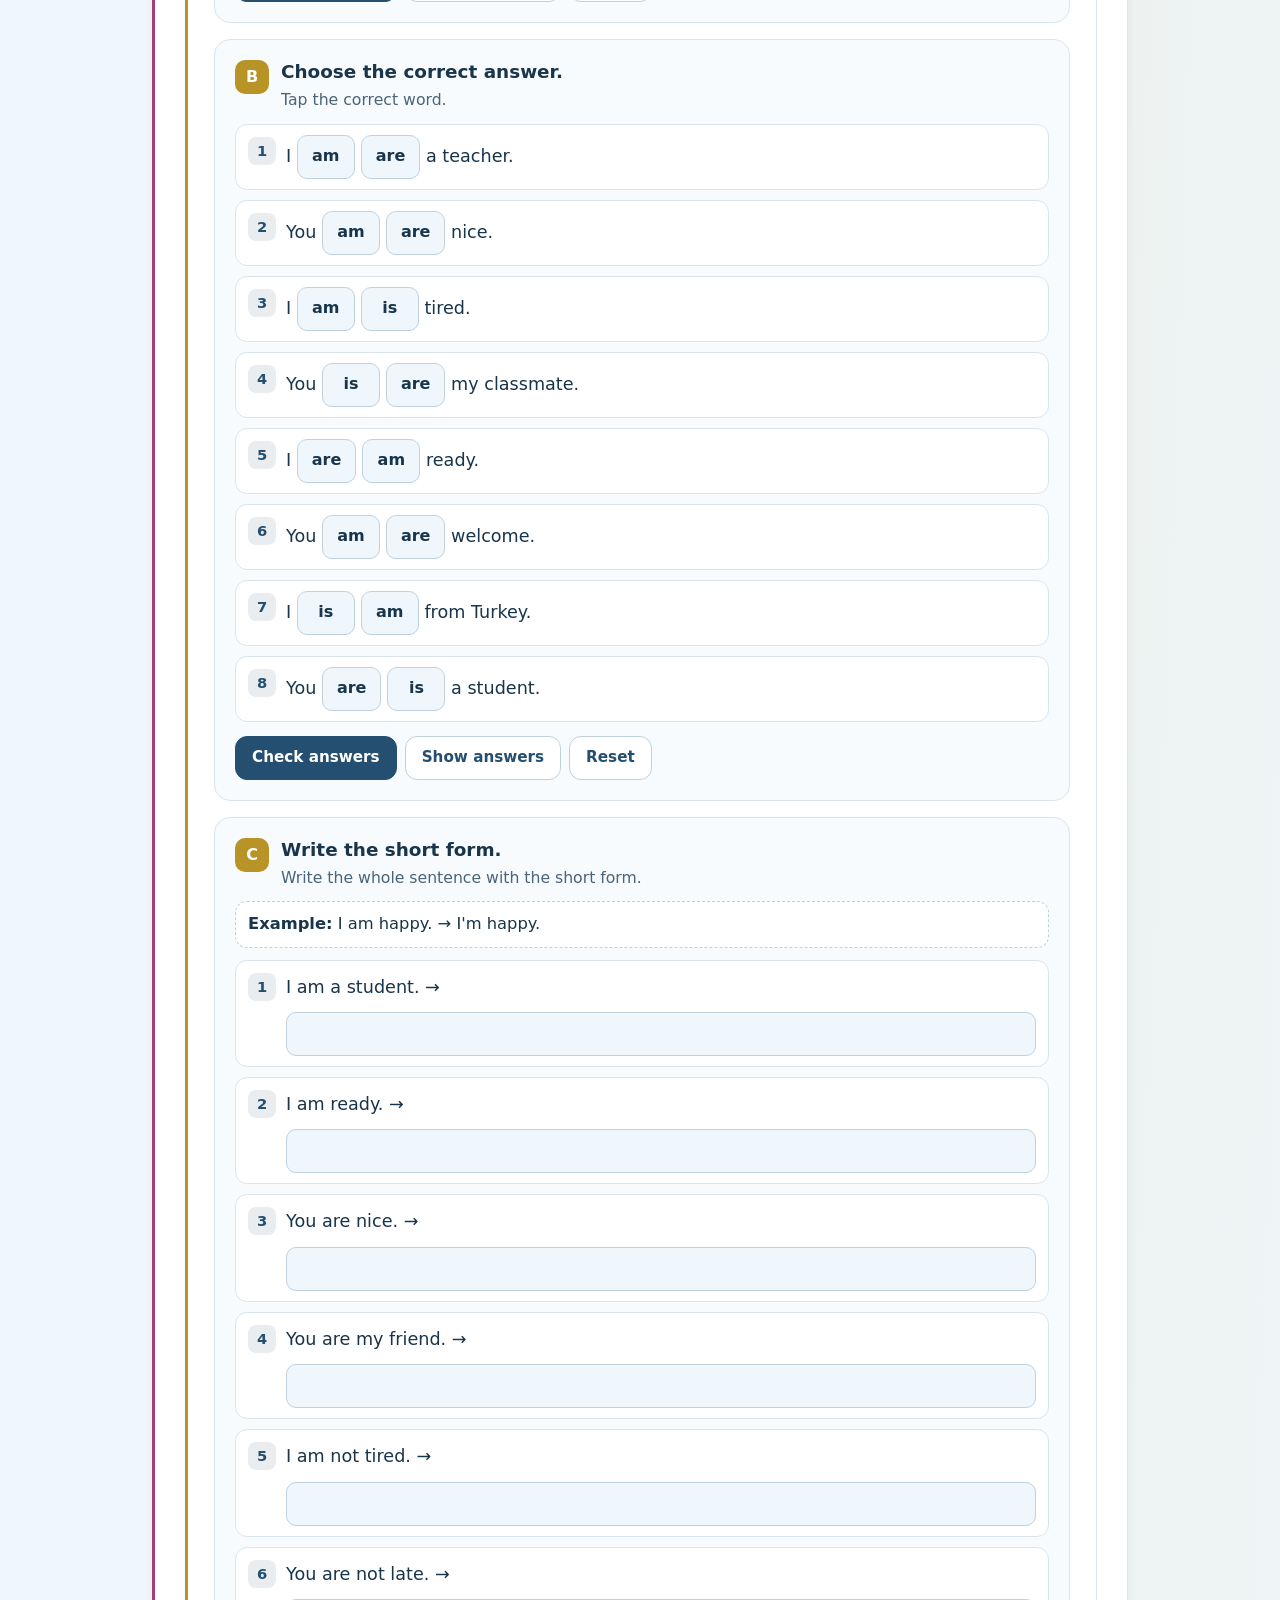
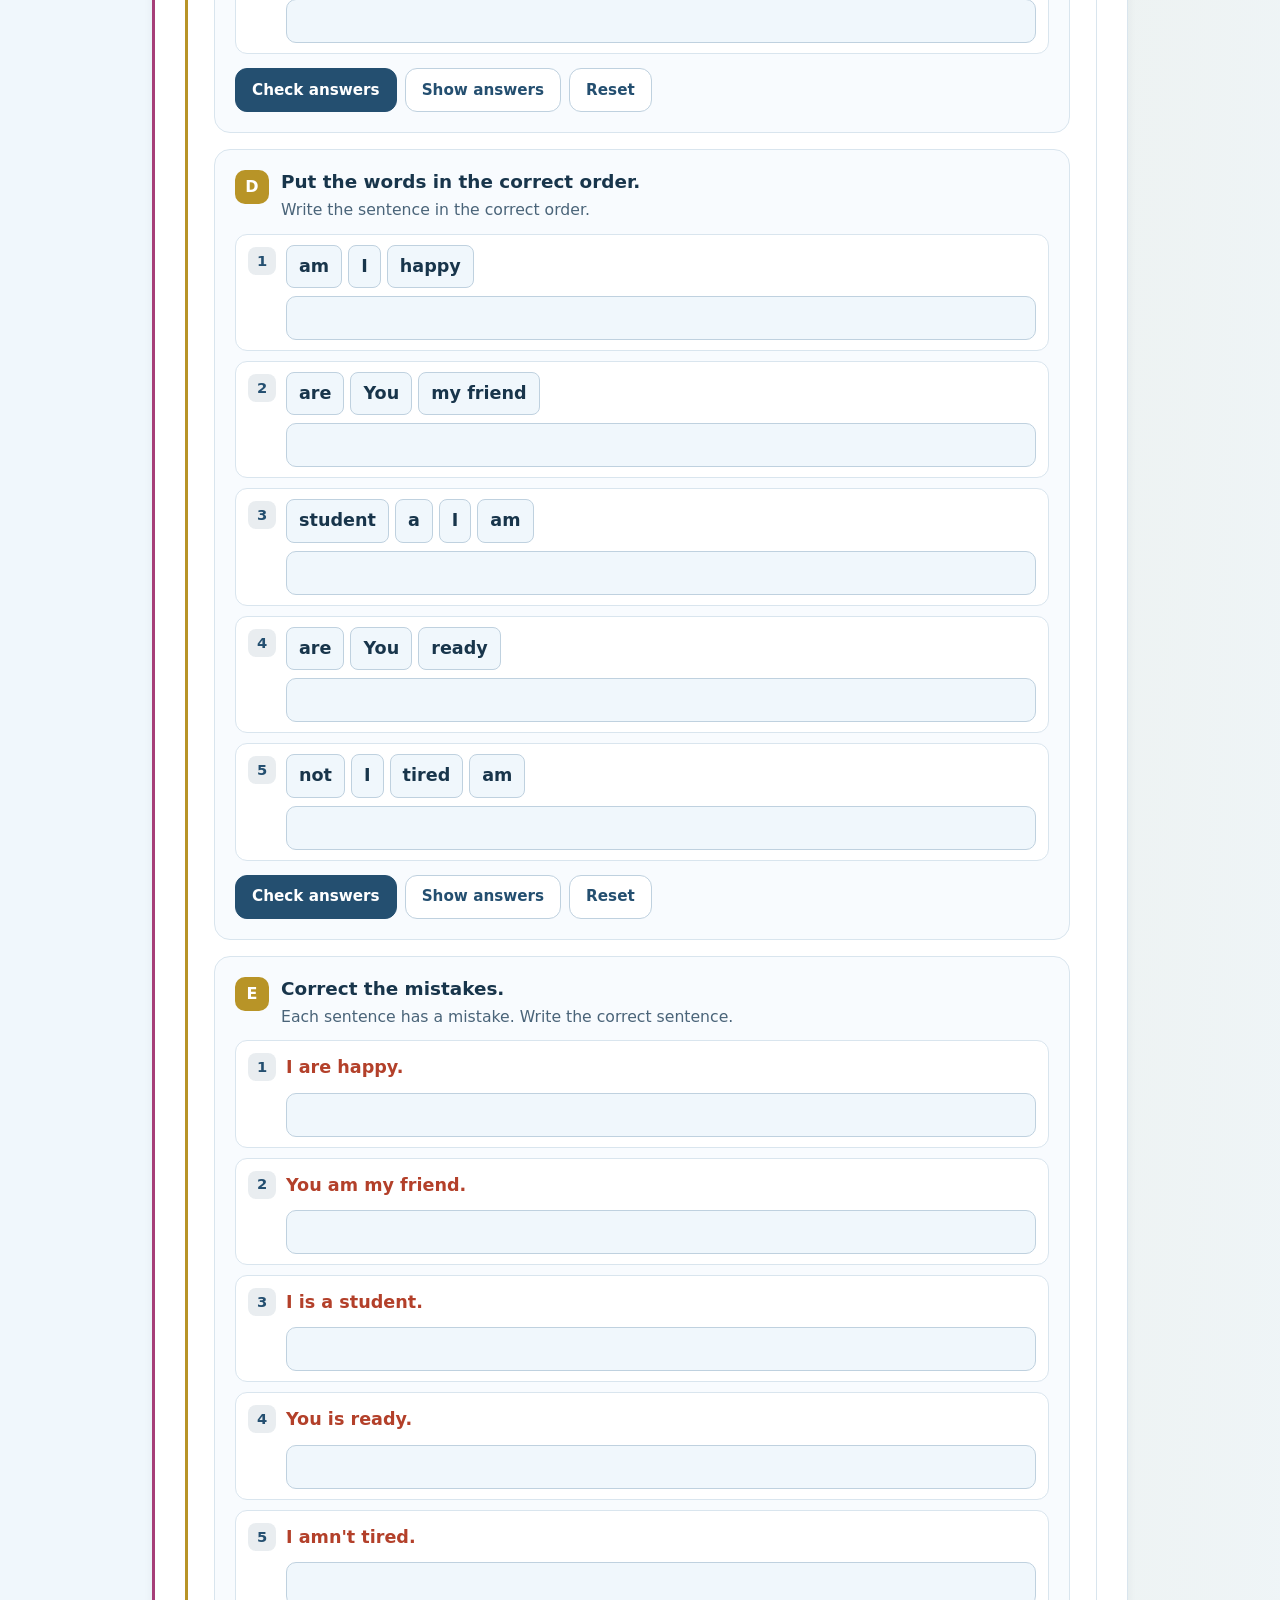
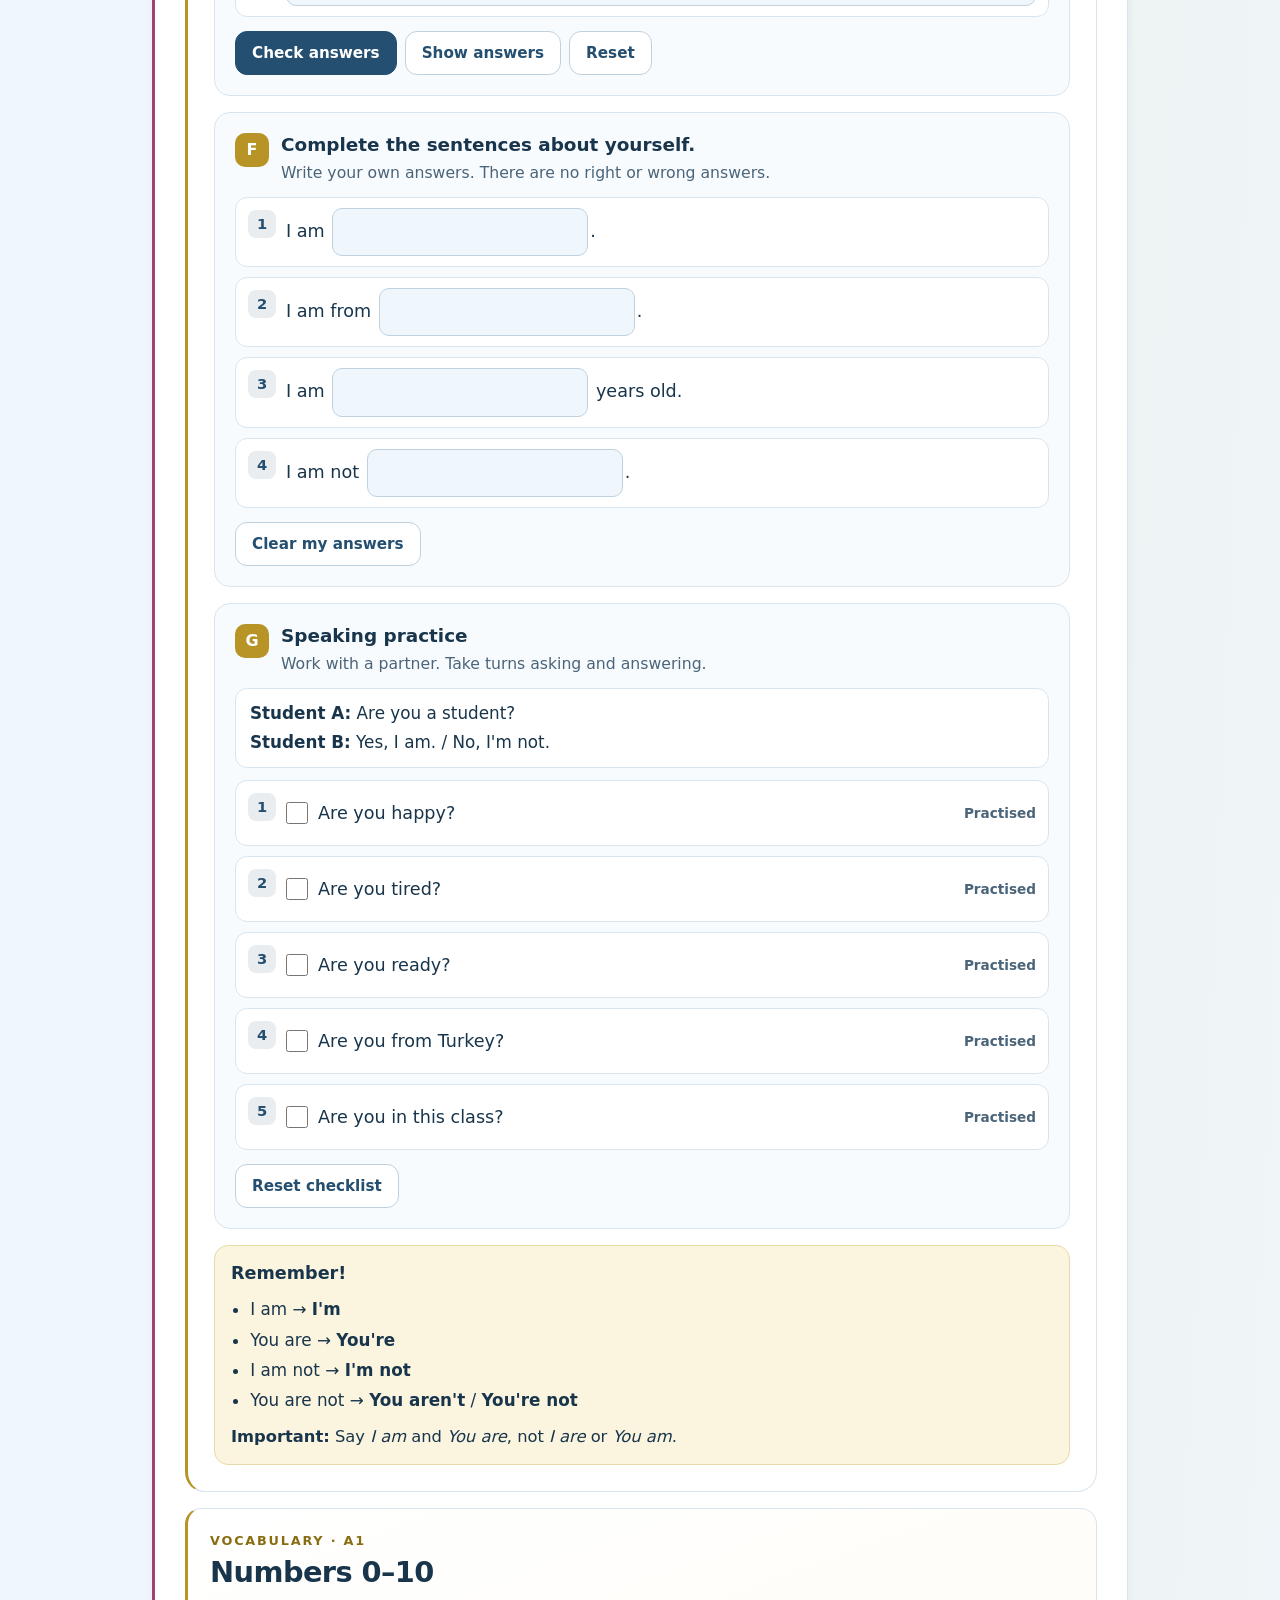
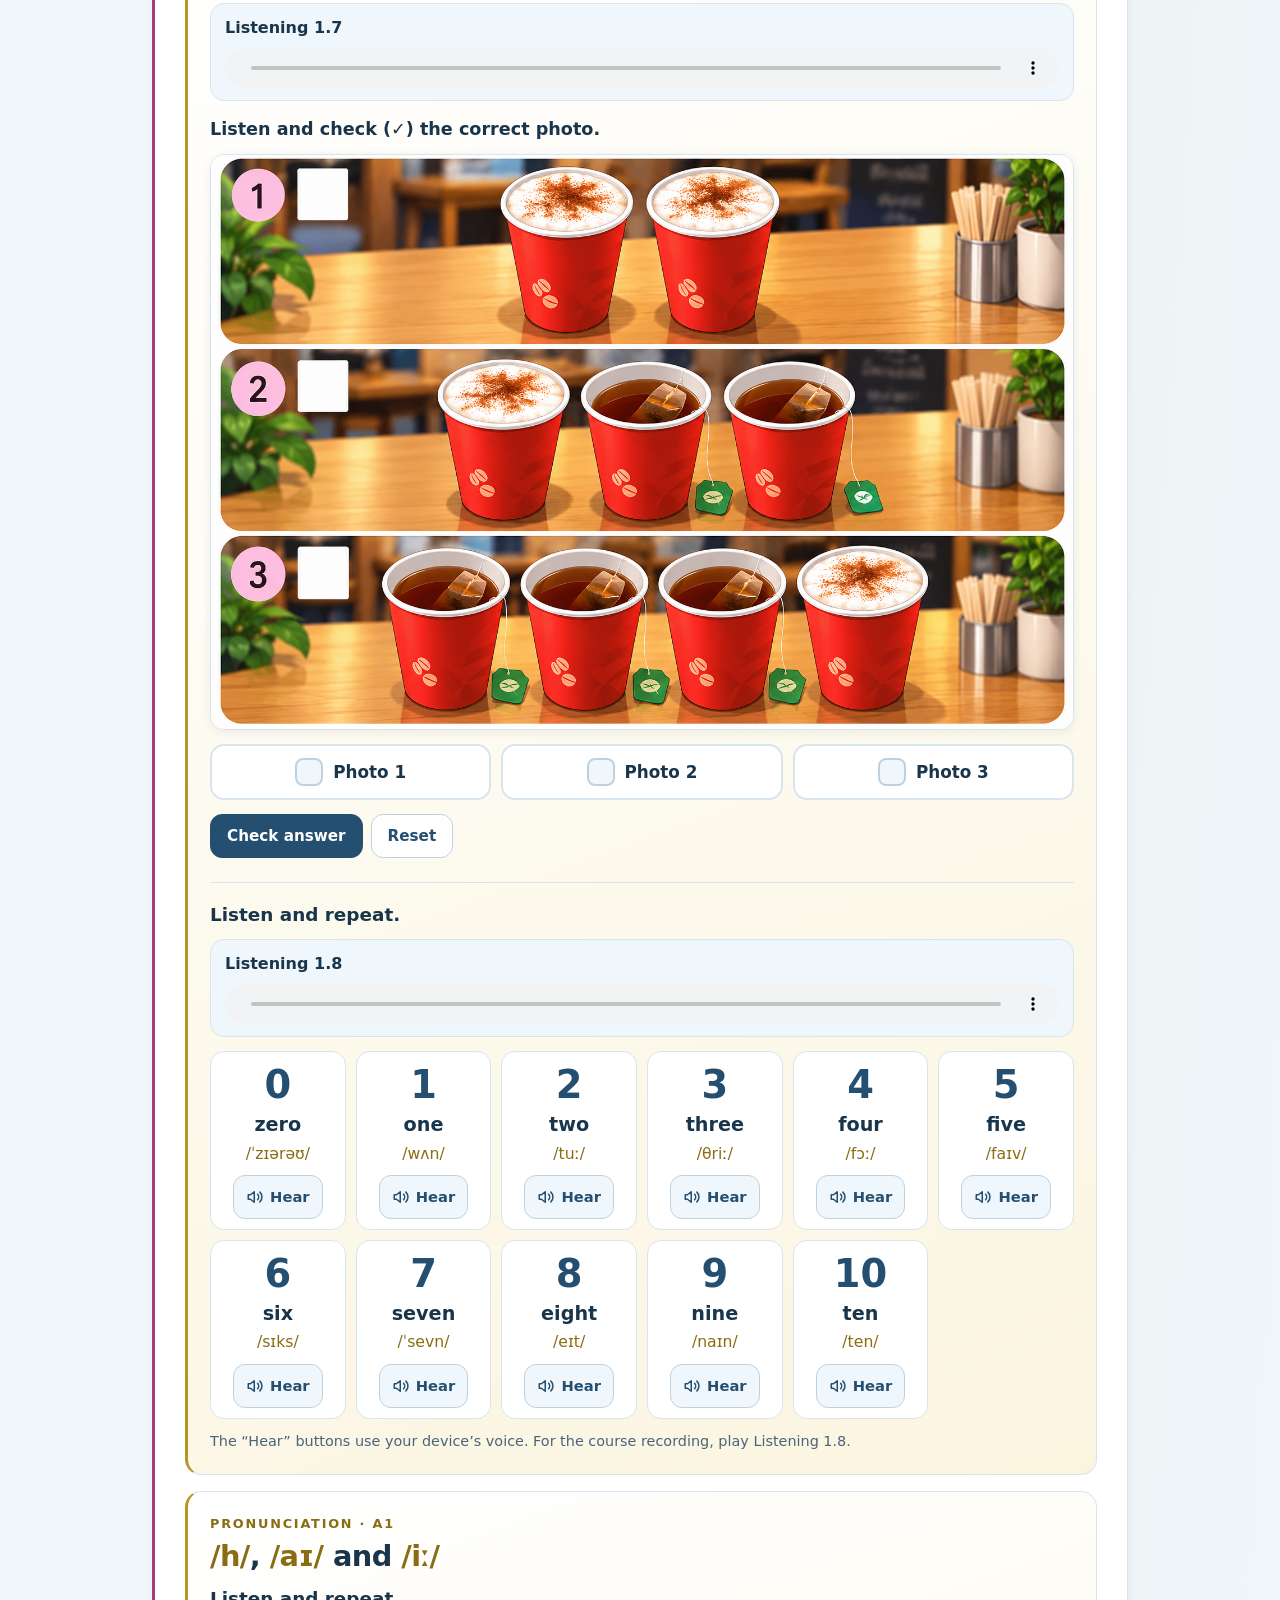
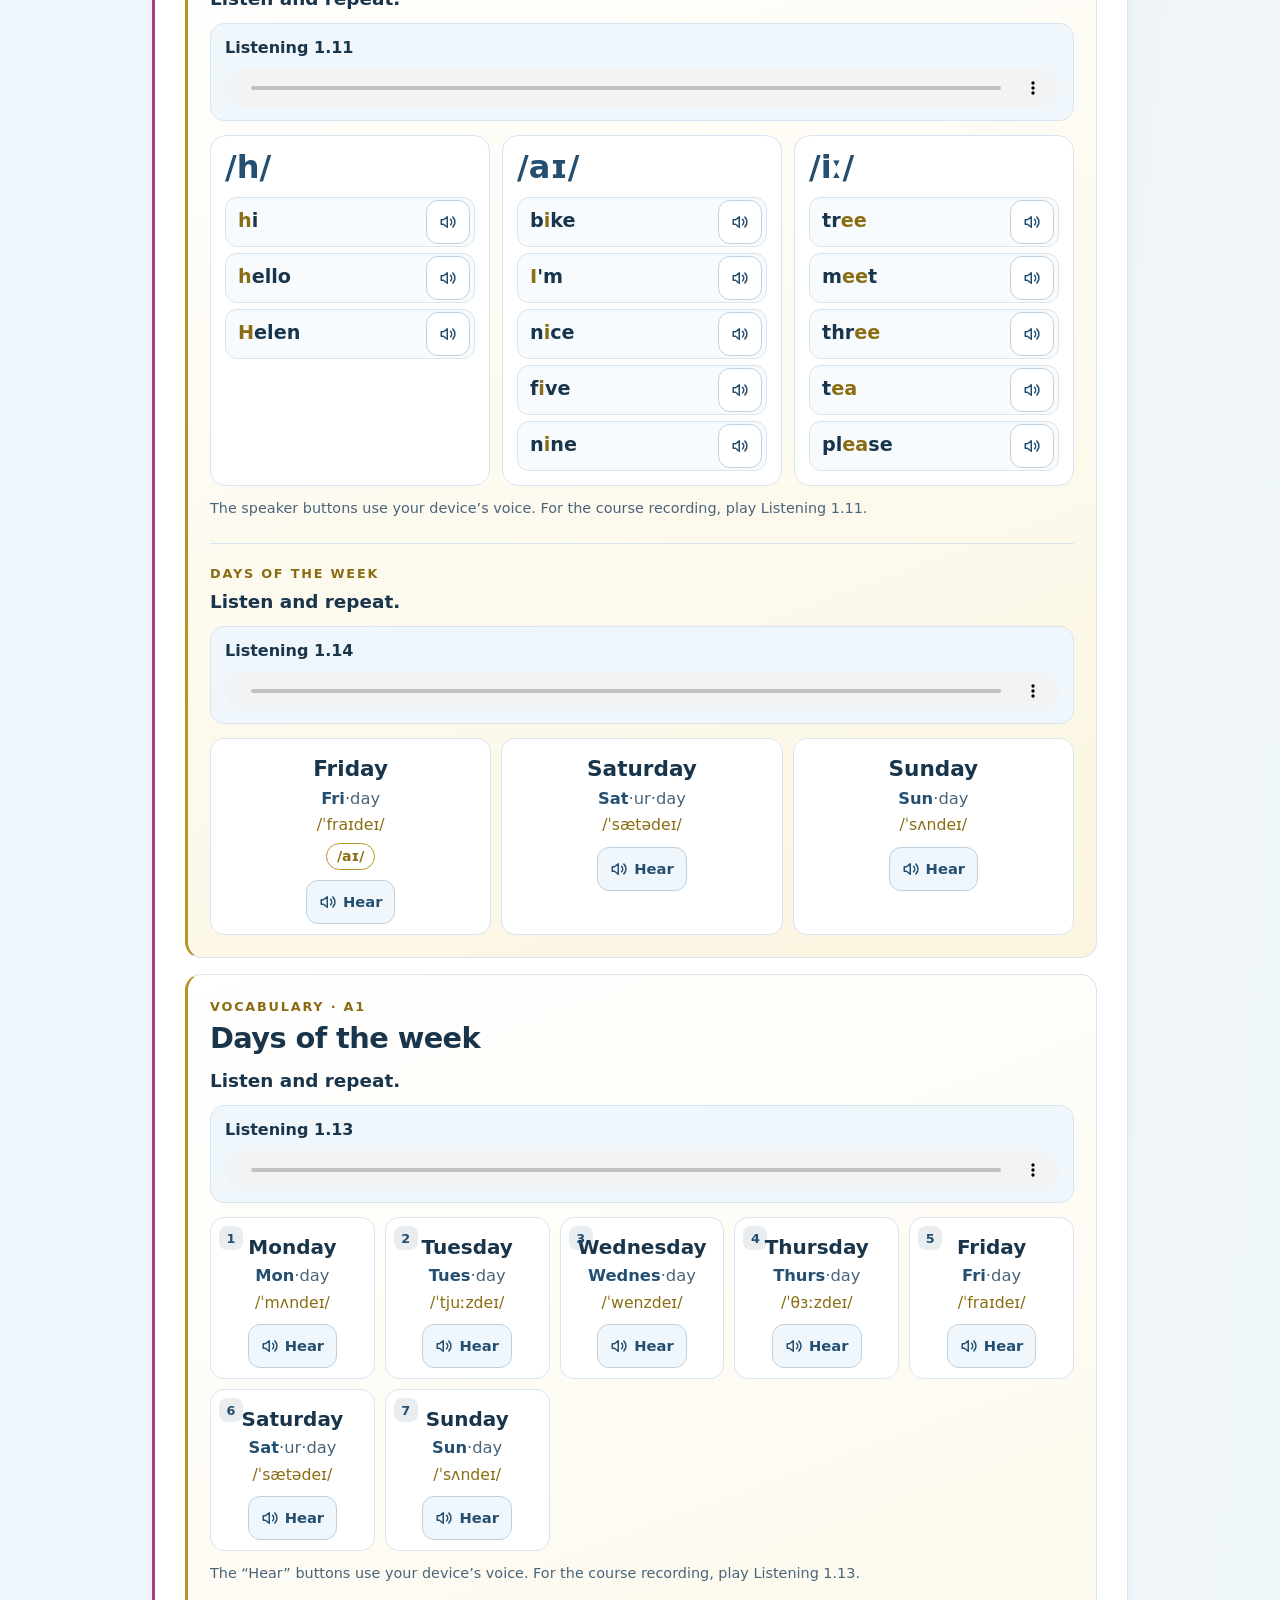
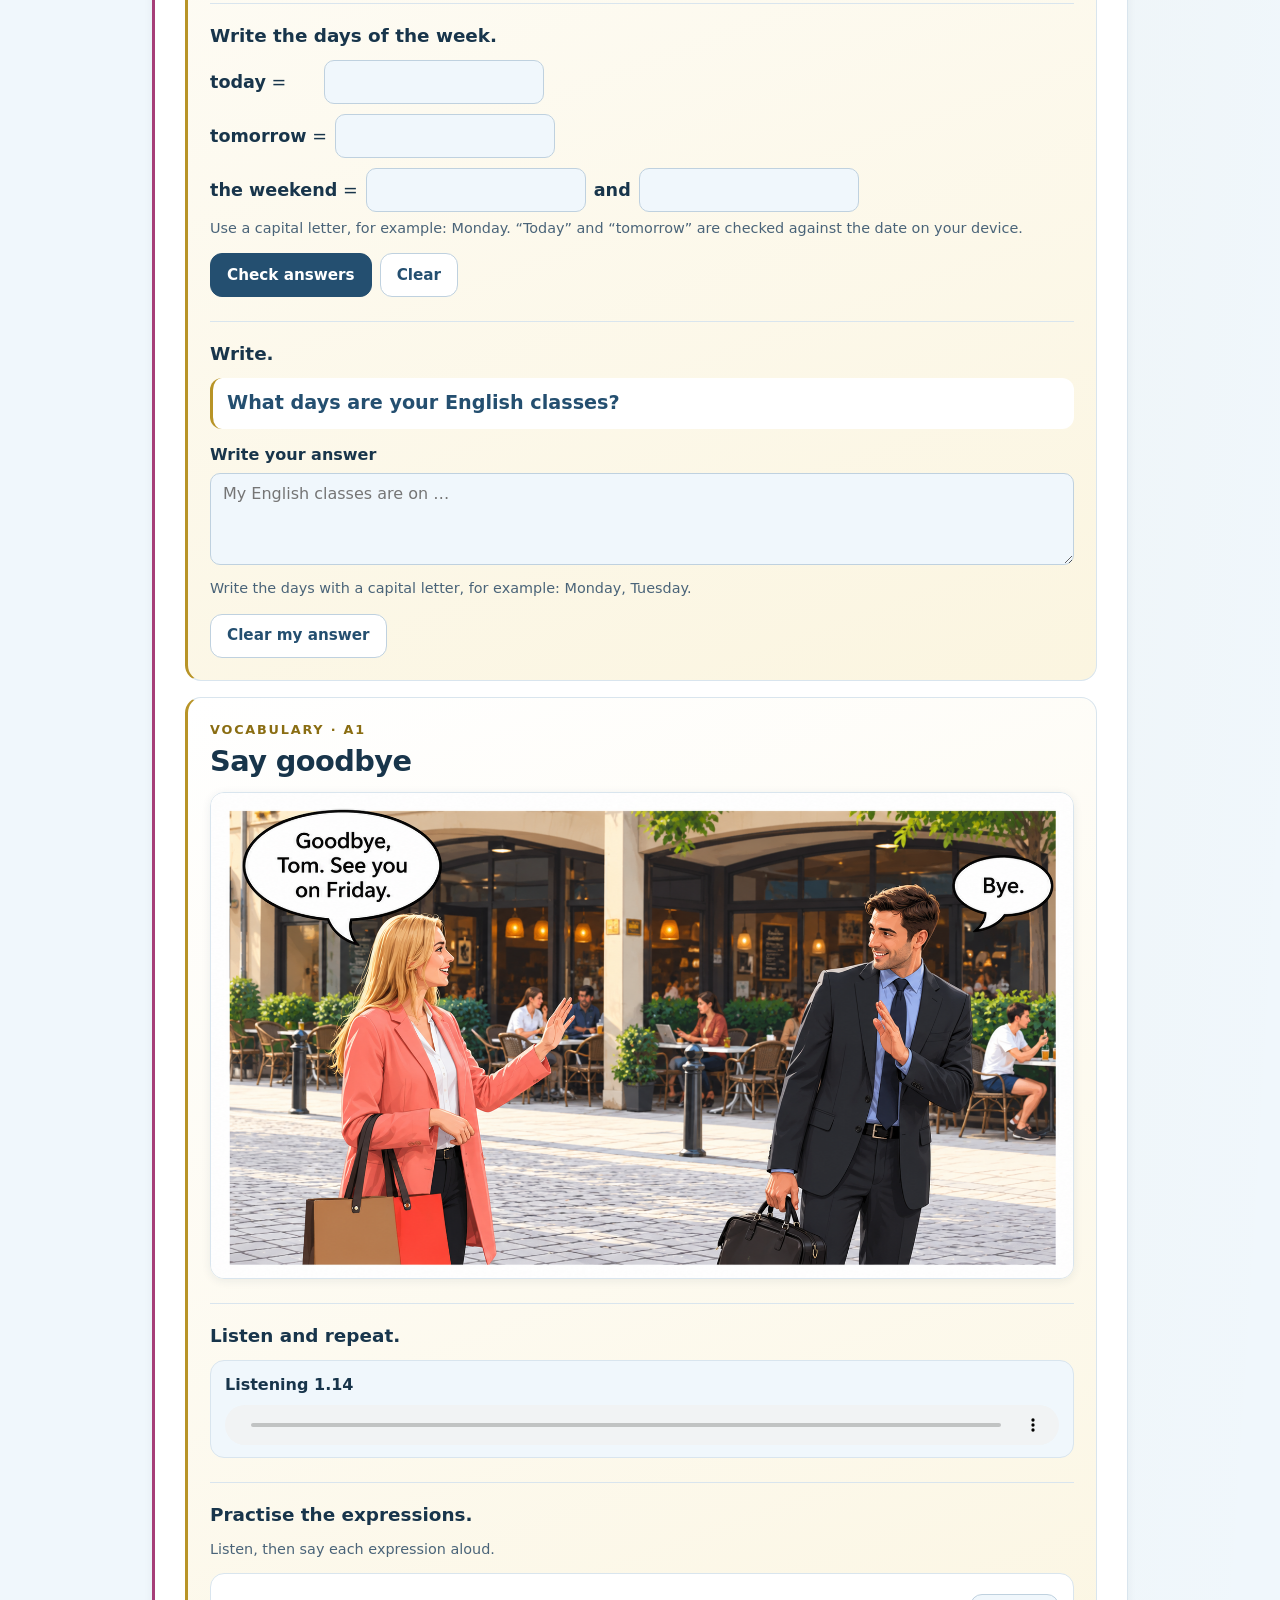
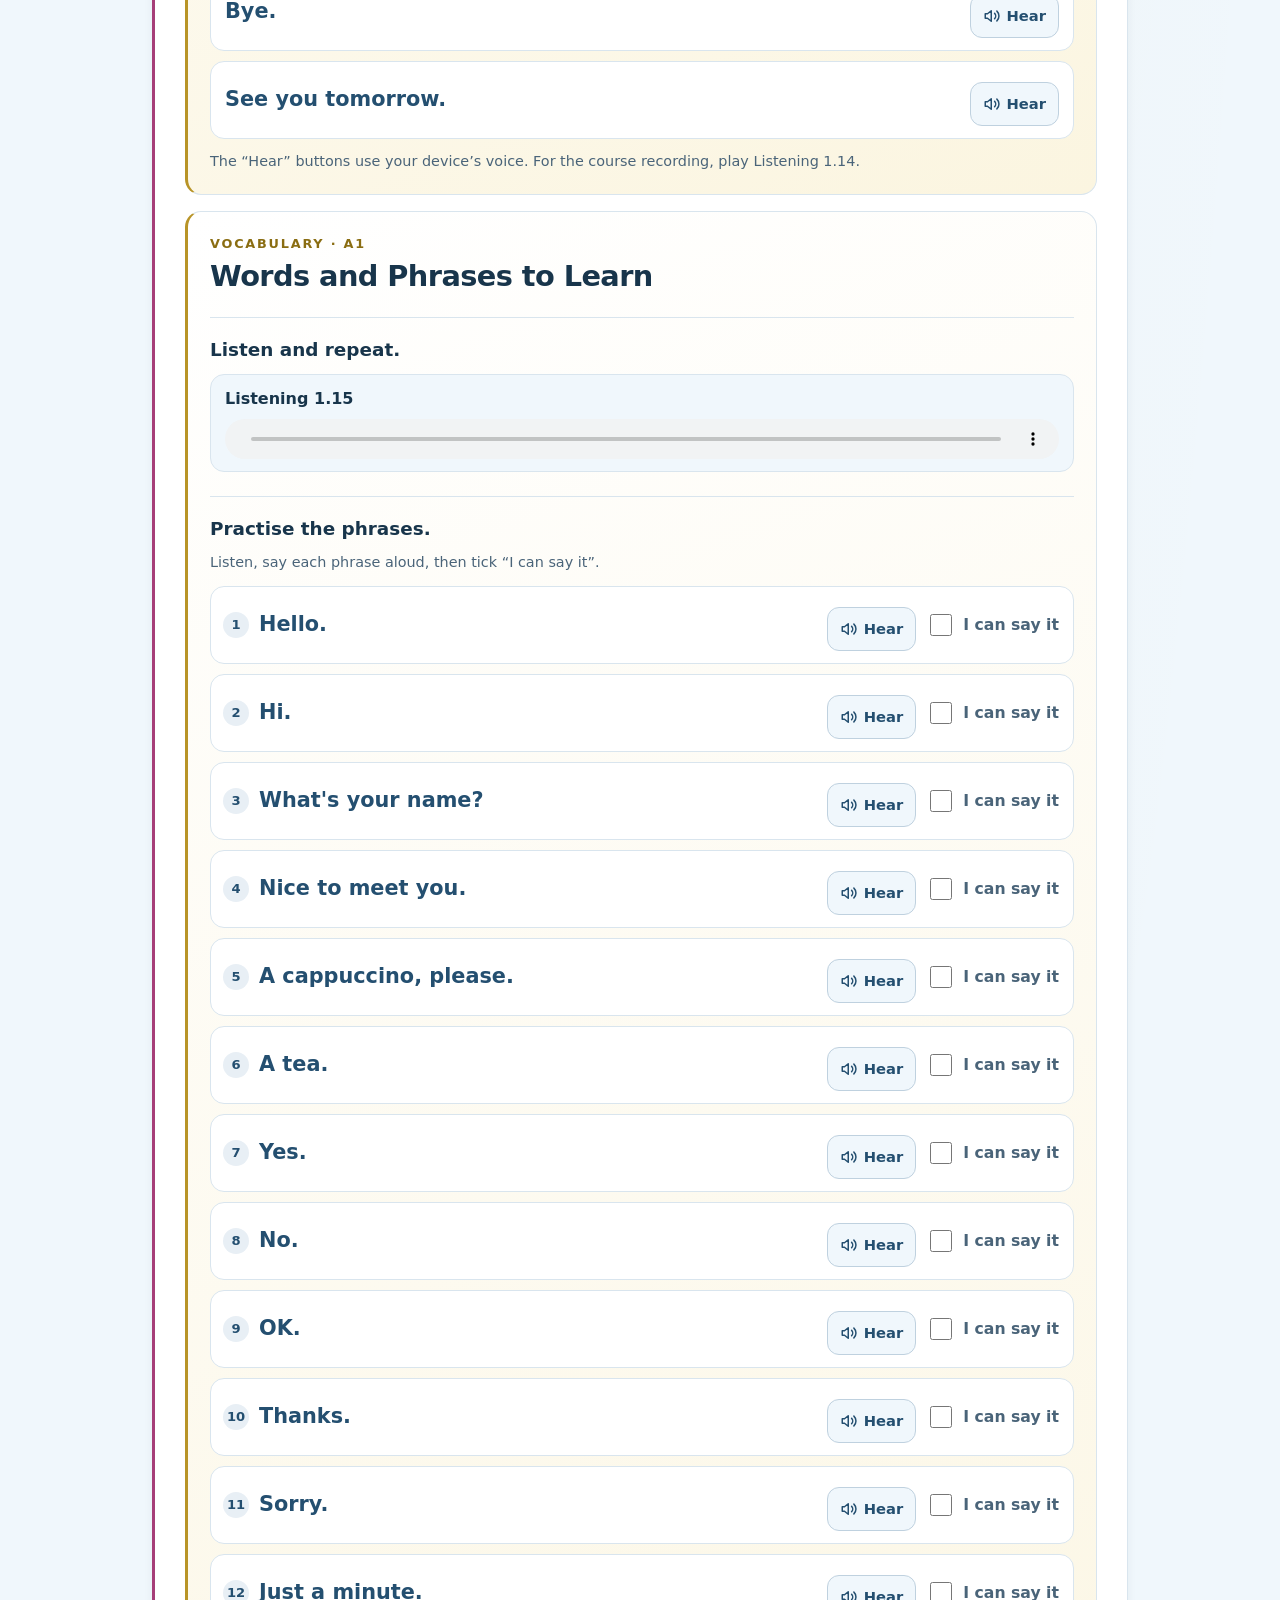
==== commit 9f20074a: "Update print statement from 'Hello' to 'Goodbye'" ====
--- a/unit-1.html
+++ b/unit-1.html
@@ -3,7 +3,7 @@
 <head>
 <meta charset="UTF-8">
 <meta name="viewport" content="width=device-width,initial-scale=1">
-<meta name="theme-color" content="#171410">
+<meta name="theme-color" content="#F0F7FC">
 <link rel="manifest" href="manifest.webmanifest">
 <link rel="icon" type="image/png" href="icon-192.png">
 <link rel="apple-touch-icon" href="icon-180.png">
@@ -2288,6 +2288,176 @@
       </section>
     </div>
 
+    <!-- ============ LESSON 1B · PRONUNCIATION: /ɪ/, /əʊ/, /s/, /ʃ/ ============ -->
+    <!-- Tracks: 1.25 (sounds and words), 1.26 (sentences), 1.27 (he and she). Swap the data-audio-src values if the book numbers them differently. -->
+    <div class="activity-card pron-activity" id="pron-1b" data-rep-root>
+      <div class="vocab-heading">
+        <span class="vocab-kicker">PRONUNCIATION · A1</span>
+        <h3><span>/ɪ/</span>, <span>/əʊ/</span>, <span>/s/</span> and <span>/ʃ/</span></h3>
+      </div>
+
+      <div class="vocab-repeat pron-first">
+        <h4 class="vocab-sub">a. Listen and repeat the words and sounds.</h4>
+        <p class="days-hint">Play the recording. Then press Hear for each word and say it aloud.</p>
+        <div class="audio-list">
+          <div class="audio-slot" data-audio-src="audio/unit-1/AEF3e_Starter_SB_1.25.mp3" data-label="Pronunciation: sounds and words · Listening 1.25">
+            <div class="audio-meta"><b>Listening 1.25</b></div>
+            <audio controls preload="none" aria-label="Pronunciation: sounds and words: Listening 1.25"></audio>
+          </div>
+        </div>
+        <div class="pron-groups">
+          <section class="pron-group" aria-labelledby="pron1b-i-title">
+            <h4 class="pron-sound" id="pron1b-i-title">/ɪ/</h4>
+            <ul class="pron-words" aria-label="Words with /ɪ/">
+              <li><span class="pron-text">f<b>i</b>sh</span><button type="button" class="num-say" data-say="fish" aria-label="Hear fish"><svg viewBox="0 0 24 24" width="18" height="18" aria-hidden="true" focusable="false"><path d="M11 5 6 9H3v6h3l5 4V5Z"/><path d="M15.5 8.5a5 5 0 0 1 0 7"/><path d="M18.5 5.5a9 9 0 0 1 0 13"/></svg><span>Hear</span></button></li>
+              <li><span class="pron-text"><b>i</b>t</span><button type="button" class="num-say" data-say="it" aria-label="Hear it"><svg viewBox="0 0 24 24" width="18" height="18" aria-hidden="true" focusable="false"><path d="M11 5 6 9H3v6h3l5 4V5Z"/><path d="M15.5 8.5a5 5 0 0 1 0 7"/><path d="M18.5 5.5a9 9 0 0 1 0 13"/></svg><span>Hear</span></button></li>
+              <li><span class="pron-text">s<b>i</b>x</span><button type="button" class="num-say" data-say="six" aria-label="Hear six"><svg viewBox="0 0 24 24" width="18" height="18" aria-hidden="true" focusable="false"><path d="M11 5 6 9H3v6h3l5 4V5Z"/><path d="M15.5 8.5a5 5 0 0 1 0 7"/><path d="M18.5 5.5a9 9 0 0 1 0 13"/></svg><span>Hear</span></button></li>
+              <li><span class="pron-text"><b>i</b>sn't</span><button type="button" class="num-say" data-say="isn&#x27;t" aria-label="Hear isn&#x27;t"><svg viewBox="0 0 24 24" width="18" height="18" aria-hidden="true" focusable="false"><path d="M11 5 6 9H3v6h3l5 4V5Z"/><path d="M15.5 8.5a5 5 0 0 1 0 7"/><path d="M18.5 5.5a9 9 0 0 1 0 13"/></svg><span>Hear</span></button></li>
+              <li><span class="pron-text">Braz<b>i</b>l</span><button type="button" class="num-say" data-say="Brazil" aria-label="Hear Brazil"><svg viewBox="0 0 24 24" width="18" height="18" aria-hidden="true" focusable="false"><path d="M11 5 6 9H3v6h3l5 4V5Z"/><path d="M15.5 8.5a5 5 0 0 1 0 7"/><path d="M18.5 5.5a9 9 0 0 1 0 13"/></svg><span>Hear</span></button></li>
+              <li><span class="pron-text"><b>E</b>ngland</span><button type="button" class="num-say" data-say="England" aria-label="Hear England"><svg viewBox="0 0 24 24" width="18" height="18" aria-hidden="true" focusable="false"><path d="M11 5 6 9H3v6h3l5 4V5Z"/><path d="M15.5 8.5a5 5 0 0 1 0 7"/><path d="M18.5 5.5a9 9 0 0 1 0 13"/></svg><span>Hear</span></button></li>
+            </ul>
+          </section>
+          <section class="pron-group" aria-labelledby="pron1b-ou-title">
+            <h4 class="pron-sound" id="pron1b-ou-title">/əʊ/</h4>
+            <ul class="pron-words" aria-label="Words with /əʊ/">
+              <li><span class="pron-text">ph<b>o</b>ne</span><button type="button" class="num-say" data-say="phone" aria-label="Hear phone"><svg viewBox="0 0 24 24" width="18" height="18" aria-hidden="true" focusable="false"><path d="M11 5 6 9H3v6h3l5 4V5Z"/><path d="M15.5 8.5a5 5 0 0 1 0 7"/><path d="M18.5 5.5a9 9 0 0 1 0 13"/></svg><span>Hear</span></button></li>
+              <li><span class="pron-text">n<b>o</b></span><button type="button" class="num-say" data-say="no" aria-label="Hear no"><svg viewBox="0 0 24 24" width="18" height="18" aria-hidden="true" focusable="false"><path d="M11 5 6 9H3v6h3l5 4V5Z"/><path d="M15.5 8.5a5 5 0 0 1 0 7"/><path d="M18.5 5.5a9 9 0 0 1 0 13"/></svg><span>Hear</span></button></li>
+              <li><span class="pron-text">d<b>o</b>n't</span><button type="button" class="num-say" data-say="don&#x27;t" aria-label="Hear don&#x27;t"><svg viewBox="0 0 24 24" width="18" height="18" aria-hidden="true" focusable="false"><path d="M11 5 6 9H3v6h3l5 4V5Z"/><path d="M15.5 8.5a5 5 0 0 1 0 7"/><path d="M18.5 5.5a9 9 0 0 1 0 13"/></svg><span>Hear</span></button></li>
+              <li><span class="pron-text">ph<b>o</b>to</span><button type="button" class="num-say" data-say="photo" aria-label="Hear photo"><svg viewBox="0 0 24 24" width="18" height="18" aria-hidden="true" focusable="false"><path d="M11 5 6 9H3v6h3l5 4V5Z"/><path d="M15.5 8.5a5 5 0 0 1 0 7"/><path d="M18.5 5.5a9 9 0 0 1 0 13"/></svg><span>Hear</span></button></li>
+              <li><span class="pron-text">Mexic<b>o</b></span><button type="button" class="num-say" data-say="Mexico" aria-label="Hear Mexico"><svg viewBox="0 0 24 24" width="18" height="18" aria-hidden="true" focusable="false"><path d="M11 5 6 9H3v6h3l5 4V5Z"/><path d="M15.5 8.5a5 5 0 0 1 0 7"/><path d="M18.5 5.5a9 9 0 0 1 0 13"/></svg><span>Hear</span></button></li>
+              <li><span class="pron-text">kn<b>ow</b></span><button type="button" class="num-say" data-say="know" aria-label="Hear know"><svg viewBox="0 0 24 24" width="18" height="18" aria-hidden="true" focusable="false"><path d="M11 5 6 9H3v6h3l5 4V5Z"/><path d="M15.5 8.5a5 5 0 0 1 0 7"/><path d="M18.5 5.5a9 9 0 0 1 0 13"/></svg><span>Hear</span></button></li>
+            </ul>
+          </section>
+          <section class="pron-group" aria-labelledby="pron1b-s-title">
+            <h4 class="pron-sound" id="pron1b-s-title">/s/</h4>
+            <ul class="pron-words" aria-label="Words with /s/">
+              <li><span class="pron-text"><b>s</b>nake</span><button type="button" class="num-say" data-say="snake" aria-label="Hear snake"><svg viewBox="0 0 24 24" width="18" height="18" aria-hidden="true" focusable="false"><path d="M11 5 6 9H3v6h3l5 4V5Z"/><path d="M15.5 8.5a5 5 0 0 1 0 7"/><path d="M18.5 5.5a9 9 0 0 1 0 13"/></svg><span>Hear</span></button></li>
+              <li><span class="pron-text"><b>s</b>ay</span><button type="button" class="num-say" data-say="say" aria-label="Hear say"><svg viewBox="0 0 24 24" width="18" height="18" aria-hidden="true" focusable="false"><path d="M11 5 6 9H3v6h3l5 4V5Z"/><path d="M15.5 8.5a5 5 0 0 1 0 7"/><path d="M18.5 5.5a9 9 0 0 1 0 13"/></svg><span>Hear</span></button></li>
+              <li><span class="pron-text"><b>s</b>even</span><button type="button" class="num-say" data-say="seven" aria-label="Hear seven"><svg viewBox="0 0 24 24" width="18" height="18" aria-hidden="true" focusable="false"><path d="M11 5 6 9H3v6h3l5 4V5Z"/><path d="M15.5 8.5a5 5 0 0 1 0 7"/><path d="M18.5 5.5a9 9 0 0 1 0 13"/></svg><span>Hear</span></button></li>
+              <li><span class="pron-text"><b>c</b>ity</span><button type="button" class="num-say" data-say="city" aria-label="Hear city"><svg viewBox="0 0 24 24" width="18" height="18" aria-hidden="true" focusable="false"><path d="M11 5 6 9H3v6h3l5 4V5Z"/><path d="M15.5 8.5a5 5 0 0 1 0 7"/><path d="M18.5 5.5a9 9 0 0 1 0 13"/></svg><span>Hear</span></button></li>
+              <li><span class="pron-text">ni<b>c</b>e</span><button type="button" class="num-say" data-say="nice" aria-label="Hear nice"><svg viewBox="0 0 24 24" width="18" height="18" aria-hidden="true" focusable="false"><path d="M11 5 6 9H3v6h3l5 4V5Z"/><path d="M15.5 8.5a5 5 0 0 1 0 7"/><path d="M18.5 5.5a9 9 0 0 1 0 13"/></svg><span>Hear</span></button></li>
+            </ul>
+          </section>
+          <section class="pron-group" aria-labelledby="pron1b-sh-title">
+            <h4 class="pron-sound" id="pron1b-sh-title">/ʃ/</h4>
+            <ul class="pron-words" aria-label="Words with /ʃ/">
+              <li><span class="pron-text"><b>sh</b>ower</span><button type="button" class="num-say" data-say="shower" aria-label="Hear shower"><svg viewBox="0 0 24 24" width="18" height="18" aria-hidden="true" focusable="false"><path d="M11 5 6 9H3v6h3l5 4V5Z"/><path d="M15.5 8.5a5 5 0 0 1 0 7"/><path d="M18.5 5.5a9 9 0 0 1 0 13"/></svg><span>Hear</span></button></li>
+              <li><span class="pron-text"><b>sh</b>e</span><button type="button" class="num-say" data-say="she" aria-label="Hear she"><svg viewBox="0 0 24 24" width="18" height="18" aria-hidden="true" focusable="false"><path d="M11 5 6 9H3v6h3l5 4V5Z"/><path d="M15.5 8.5a5 5 0 0 1 0 7"/><path d="M18.5 5.5a9 9 0 0 1 0 13"/></svg><span>Hear</span></button></li>
+              <li><span class="pron-text">Engli<b>sh</b></span><button type="button" class="num-say" data-say="English" aria-label="Hear English"><svg viewBox="0 0 24 24" width="18" height="18" aria-hidden="true" focusable="false"><path d="M11 5 6 9H3v6h3l5 4V5Z"/><path d="M15.5 8.5a5 5 0 0 1 0 7"/><path d="M18.5 5.5a9 9 0 0 1 0 13"/></svg><span>Hear</span></button></li>
+            </ul>
+          </section>
+        </div>
+        <p class="num-note" data-say-note hidden>The speaker buttons use your device’s voice. For the course recording, play Listening 1.25.</p>
+      </div>
+
+      <div class="vocab-repeat">
+        <h4 class="vocab-sub">b. Listen and repeat the sentences.</h4>
+        <p class="days-hint">Listen. Repeat after the audio. Tick “Repeated” when you finish each sentence.</p>
+        <div class="audio-list">
+          <div class="audio-slot" data-audio-src="audio/unit-1/AEF3e_Starter_SB_1.26.mp3" data-label="Pronunciation: sentences · Listening 1.26">
+            <div class="audio-meta"><b>Listening 1.26</b></div>
+            <audio controls preload="none" aria-label="Pronunciation: sentences: Listening 1.26"></audio>
+          </div>
+        </div>
+        <ol class="goodbye-list phrase-list" aria-label="Sentences to repeat">
+          <li class="goodbye-card phrase-card" data-sentence>
+            <span class="phrase-num" aria-hidden="true">1</span>
+            <span class="goodbye-phrase">It&#x27;s six in Mexico.</span>
+            <span class="phrase-tools"><button type="button" class="num-say" data-say="It&#x27;s six in Mexico." aria-label="Hear It&#x27;s six in Mexico."><svg viewBox="0 0 24 24" width="18" height="18" aria-hidden="true" focusable="false"><path d="M11 5 6 9H3v6h3l5 4V5Z"/><path d="M15.5 8.5a5 5 0 0 1 0 7"/><path d="M18.5 5.5a9 9 0 0 1 0 13"/></svg><span>Hear</span></button><label class="phrase-done"><input type="checkbox" data-rep aria-label="I repeated: It&#x27;s six in Mexico."> <span>Repeated</span></label></span>
+          </li>
+          <li class="goodbye-card phrase-card" data-sentence>
+            <span class="phrase-num" aria-hidden="true">2</span>
+            <span class="goodbye-phrase">I don&#x27;t know.</span>
+            <span class="phrase-tools"><button type="button" class="num-say" data-say="I don&#x27;t know." aria-label="Hear I don&#x27;t know."><svg viewBox="0 0 24 24" width="18" height="18" aria-hidden="true" focusable="false"><path d="M11 5 6 9H3v6h3l5 4V5Z"/><path d="M15.5 8.5a5 5 0 0 1 0 7"/><path d="M18.5 5.5a9 9 0 0 1 0 13"/></svg><span>Hear</span></button><label class="phrase-done"><input type="checkbox" data-rep aria-label="I repeated: I don&#x27;t know."> <span>Repeated</span></label></span>
+          </li>
+          <li class="goodbye-card phrase-card" data-sentence>
+            <span class="phrase-num" aria-hidden="true">3</span>
+            <span class="goodbye-phrase">It&#x27;s a nice city.</span>
+            <span class="phrase-tools"><button type="button" class="num-say" data-say="It&#x27;s a nice city." aria-label="Hear It&#x27;s a nice city."><svg viewBox="0 0 24 24" width="18" height="18" aria-hidden="true" focusable="false"><path d="M11 5 6 9H3v6h3l5 4V5Z"/><path d="M15.5 8.5a5 5 0 0 1 0 7"/><path d="M18.5 5.5a9 9 0 0 1 0 13"/></svg><span>Hear</span></button><label class="phrase-done"><input type="checkbox" data-rep aria-label="I repeated: It&#x27;s a nice city."> <span>Repeated</span></label></span>
+          </li>
+          <li class="goodbye-card phrase-card" data-sentence>
+            <span class="phrase-num" aria-hidden="true">4</span>
+            <span class="goodbye-phrase">She speaks English.</span>
+            <span class="phrase-tools"><button type="button" class="num-say" data-say="She speaks English." aria-label="Hear She speaks English."><svg viewBox="0 0 24 24" width="18" height="18" aria-hidden="true" focusable="false"><path d="M11 5 6 9H3v6h3l5 4V5Z"/><path d="M15.5 8.5a5 5 0 0 1 0 7"/><path d="M18.5 5.5a9 9 0 0 1 0 13"/></svg><span>Hear</span></button><label class="phrase-done"><input type="checkbox" data-rep aria-label="I repeated: She speaks English."> <span>Repeated</span></label></span>
+          </li>
+        </ol>
+        <p class="lc-feedback phrase-progress" data-rep-progress role="status" aria-live="polite"></p>
+      </div>
+    </div>
+
+    <!-- ============ LESSON 1B · LISTENING & SPEAKING: HE AND SHE ============ -->
+    <div class="activity-card vocab-activity heshe-activity" id="heshe-1b" data-rep-root>
+      <div class="vocab-heading">
+        <span class="vocab-kicker">LISTENING &amp; SPEAKING · A1</span>
+        <h3>He and she</h3>
+      </div>
+
+      <div class="vocab-repeat">
+        <h4 class="vocab-sub">a. Listen to the difference between <em>he</em> and <em>she</em>.</h4>
+        <p class="days-hint">Play the recording. Then press Hear to listen to sentence a and sentence b.</p>
+        <div class="audio-list">
+          <div class="audio-slot" data-audio-src="audio/unit-1/AEF3e_Starter_SB_1.27.mp3" data-label="He and she · Listening 1.27">
+            <div class="audio-meta"><b>Listening 1.27</b></div>
+            <audio controls preload="none" aria-label="He and she: Listening 1.27"></audio>
+          </div>
+        </div>
+        <ol class="hs-list" aria-label="Five pairs of sentences">
+          <li class="hs-pair" data-pair data-a="Is he from Vietnam?" data-b="Is she from Vietnam?">
+            <span class="phrase-num" aria-hidden="true">1</span>
+            <div class="hs-lines">
+              <div class="hs-line"><span class="hs-letter">a</span><span class="goodbye-phrase">Is he from Vietnam?</span><button type="button" class="num-say" data-say="Is he from Vietnam?" aria-label="Hear Is he from Vietnam?"><svg viewBox="0 0 24 24" width="18" height="18" aria-hidden="true" focusable="false"><path d="M11 5 6 9H3v6h3l5 4V5Z"/><path d="M15.5 8.5a5 5 0 0 1 0 7"/><path d="M18.5 5.5a9 9 0 0 1 0 13"/></svg><span>Hear</span></button><label class="phrase-done"><input type="checkbox" data-rep aria-label="I repeated: a. Is he from Vietnam?"> <span>Repeated</span></label></div>
+              <div class="hs-line"><span class="hs-letter">b</span><span class="goodbye-phrase">Is she from Vietnam?</span><button type="button" class="num-say" data-say="Is she from Vietnam?" aria-label="Hear Is she from Vietnam?"><svg viewBox="0 0 24 24" width="18" height="18" aria-hidden="true" focusable="false"><path d="M11 5 6 9H3v6h3l5 4V5Z"/><path d="M15.5 8.5a5 5 0 0 1 0 7"/><path d="M18.5 5.5a9 9 0 0 1 0 13"/></svg><span>Hear</span></button><label class="phrase-done"><input type="checkbox" data-rep aria-label="I repeated: b. Is she from Vietnam?"> <span>Repeated</span></label></div>
+            </div>
+          </li>
+          <li class="hs-pair" data-pair data-a="He&#x27;s from Turkey." data-b="She&#x27;s from Turkey.">
+            <span class="phrase-num" aria-hidden="true">2</span>
+            <div class="hs-lines">
+              <div class="hs-line"><span class="hs-letter">a</span><span class="goodbye-phrase">He&#x27;s from Turkey.</span><button type="button" class="num-say" data-say="He&#x27;s from Turkey." aria-label="Hear He&#x27;s from Turkey."><svg viewBox="0 0 24 24" width="18" height="18" aria-hidden="true" focusable="false"><path d="M11 5 6 9H3v6h3l5 4V5Z"/><path d="M15.5 8.5a5 5 0 0 1 0 7"/><path d="M18.5 5.5a9 9 0 0 1 0 13"/></svg><span>Hear</span></button><label class="phrase-done"><input type="checkbox" data-rep aria-label="I repeated: a. He&#x27;s from Turkey."> <span>Repeated</span></label></div>
+              <div class="hs-line"><span class="hs-letter">b</span><span class="goodbye-phrase">She&#x27;s from Turkey.</span><button type="button" class="num-say" data-say="She&#x27;s from Turkey." aria-label="Hear She&#x27;s from Turkey."><svg viewBox="0 0 24 24" width="18" height="18" aria-hidden="true" focusable="false"><path d="M11 5 6 9H3v6h3l5 4V5Z"/><path d="M15.5 8.5a5 5 0 0 1 0 7"/><path d="M18.5 5.5a9 9 0 0 1 0 13"/></svg><span>Hear</span></button><label class="phrase-done"><input type="checkbox" data-rep aria-label="I repeated: b. She&#x27;s from Turkey."> <span>Repeated</span></label></div>
+            </div>
+          </li>
+          <li class="hs-pair" data-pair data-a="Where&#x27;s he from?" data-b="Where&#x27;s she from?">
+            <span class="phrase-num" aria-hidden="true">3</span>
+            <div class="hs-lines">
+              <div class="hs-line"><span class="hs-letter">a</span><span class="goodbye-phrase">Where&#x27;s he from?</span><button type="button" class="num-say" data-say="Where&#x27;s he from?" aria-label="Hear Where&#x27;s he from?"><svg viewBox="0 0 24 24" width="18" height="18" aria-hidden="true" focusable="false"><path d="M11 5 6 9H3v6h3l5 4V5Z"/><path d="M15.5 8.5a5 5 0 0 1 0 7"/><path d="M18.5 5.5a9 9 0 0 1 0 13"/></svg><span>Hear</span></button><label class="phrase-done"><input type="checkbox" data-rep aria-label="I repeated: a. Where&#x27;s he from?"> <span>Repeated</span></label></div>
+              <div class="hs-line"><span class="hs-letter">b</span><span class="goodbye-phrase">Where&#x27;s she from?</span><button type="button" class="num-say" data-say="Where&#x27;s she from?" aria-label="Hear Where&#x27;s she from?"><svg viewBox="0 0 24 24" width="18" height="18" aria-hidden="true" focusable="false"><path d="M11 5 6 9H3v6h3l5 4V5Z"/><path d="M15.5 8.5a5 5 0 0 1 0 7"/><path d="M18.5 5.5a9 9 0 0 1 0 13"/></svg><span>Hear</span></button><label class="phrase-done"><input type="checkbox" data-rep aria-label="I repeated: b. Where&#x27;s she from?"> <span>Repeated</span></label></div>
+            </div>
+          </li>
+          <li class="hs-pair" data-pair data-a="He&#x27;s nice." data-b="She&#x27;s nice.">
+            <span class="phrase-num" aria-hidden="true">4</span>
+            <div class="hs-lines">
+              <div class="hs-line"><span class="hs-letter">a</span><span class="goodbye-phrase">He&#x27;s nice.</span><button type="button" class="num-say" data-say="He&#x27;s nice." aria-label="Hear He&#x27;s nice."><svg viewBox="0 0 24 24" width="18" height="18" aria-hidden="true" focusable="false"><path d="M11 5 6 9H3v6h3l5 4V5Z"/><path d="M15.5 8.5a5 5 0 0 1 0 7"/><path d="M18.5 5.5a9 9 0 0 1 0 13"/></svg><span>Hear</span></button><label class="phrase-done"><input type="checkbox" data-rep aria-label="I repeated: a. He&#x27;s nice."> <span>Repeated</span></label></div>
+              <div class="hs-line"><span class="hs-letter">b</span><span class="goodbye-phrase">She&#x27;s nice.</span><button type="button" class="num-say" data-say="She&#x27;s nice." aria-label="Hear She&#x27;s nice."><svg viewBox="0 0 24 24" width="18" height="18" aria-hidden="true" focusable="false"><path d="M11 5 6 9H3v6h3l5 4V5Z"/><path d="M15.5 8.5a5 5 0 0 1 0 7"/><path d="M18.5 5.5a9 9 0 0 1 0 13"/></svg><span>Hear</span></button><label class="phrase-done"><input type="checkbox" data-rep aria-label="I repeated: b. She&#x27;s nice."> <span>Repeated</span></label></div>
+            </div>
+          </li>
+          <li class="hs-pair" data-pair data-a="Where is he?" data-b="Where is she?">
+            <span class="phrase-num" aria-hidden="true">5</span>
+            <div class="hs-lines">
+              <div class="hs-line"><span class="hs-letter">a</span><span class="goodbye-phrase">Where is he?</span><button type="button" class="num-say" data-say="Where is he?" aria-label="Hear Where is he?"><svg viewBox="0 0 24 24" width="18" height="18" aria-hidden="true" focusable="false"><path d="M11 5 6 9H3v6h3l5 4V5Z"/><path d="M15.5 8.5a5 5 0 0 1 0 7"/><path d="M18.5 5.5a9 9 0 0 1 0 13"/></svg><span>Hear</span></button><label class="phrase-done"><input type="checkbox" data-rep aria-label="I repeated: a. Where is he?"> <span>Repeated</span></label></div>
+              <div class="hs-line"><span class="hs-letter">b</span><span class="goodbye-phrase">Where is she?</span><button type="button" class="num-say" data-say="Where is she?" aria-label="Hear Where is she?"><svg viewBox="0 0 24 24" width="18" height="18" aria-hidden="true" focusable="false"><path d="M11 5 6 9H3v6h3l5 4V5Z"/><path d="M15.5 8.5a5 5 0 0 1 0 7"/><path d="M18.5 5.5a9 9 0 0 1 0 13"/></svg><span>Hear</span></button><label class="phrase-done"><input type="checkbox" data-rep aria-label="I repeated: b. Where is she?"> <span>Repeated</span></label></div>
+            </div>
+          </li>
+        </ol>
+        <p class="num-note" data-say-note hidden>The speaker buttons use your device’s voice. For the course recording, play Listening 1.27.</p>
+      </div>
+
+      <div class="vocab-repeat">
+        <h4 class="vocab-sub">b. Practise saying sentences a and b.</h4>
+        <p class="days-hint">Say sentence a, then sentence b. Tick “Repeated” for each one.</p>
+        <p class="lc-feedback phrase-progress" data-rep-progress role="status" aria-live="polite"></p>
+      </div>
+
+      <div class="vocab-repeat hs-quiz" id="hs-quiz" hidden>
+        <h4 class="vocab-sub">Listen and choose.</h4>
+        <p class="days-hint">Press Play. You hear one sentence from a pair. Choose a or b.</p>
+        <div class="ws-actions"><button type="button" class="ws-btn ws-btn-primary" id="hs-play">Play</button></div>
+        <div class="phrase-options" id="hs-options" role="group" aria-label="Choose the sentence you heard"></div>
+        <p class="lc-feedback" id="hs-feedback" role="status" aria-live="polite"></p>
+        <p class="days-hint" id="hs-score"></p>
+        <div class="ws-actions"><button type="button" class="ws-btn" id="hs-retry" hidden>Try again</button></div>
+      </div>
+    </div>
+
     <!-- Grammar Tips Modal (Lesson 1B) -->
     <dialog
       id="grammarTipsDialog1B"
@@ -2505,6 +2675,7 @@
 <script src="unit-phrases.js"></script>
 <script src="unit-whereisit.js"></script>
 <script src="unit-be-quiz.js"></script>
+<script src="unit-pron-1b.js"></script>
 <script>
 (function(){var b=document.getElementById("gbe-clear");if(!b)return;b.addEventListener("click",function(){Array.prototype.forEach.call(document.querySelectorAll(".gbe-blank"),function(i){i.value="";});var f=document.getElementById("gbe-blank-1");if(f)f.focus();});})();
 </script>
--- a/unit-1.css
+++ b/unit-1.css
@@ -460,3 +460,4 @@
 .gbe-blank{min-width:7ch;width:11ch;max-width:100%;vertical-align:baseline}
 .gbe-roleplay:has(input[name="gbe-role"][value="a"]:checked) .gbe-conv-list .dlg-a,.gbe-roleplay:has(input[name="gbe-role"][value="b"]:checked) .gbe-conv-list .dlg-b{border-color:#B89427;background:#FFF8E1;box-shadow:0 0 0 2px #F5E3A0}
 .gbe-roleplay:has(input[name="gbe-role"][value="a"]:checked) .gbe-conv-list .dlg-b,.gbe-roleplay:has(input[name="gbe-role"][value="b"]:checked) .gbe-conv-list .dlg-a{opacity:.7}
+.be-quiz .ws-line{overflow-wrap:anywhere}.be-quiz .ws-field.ws-inline{box-sizing:border-box;width:min(100%,12ch);min-width:0}.be-quiz-score{margin:0 0 10px}
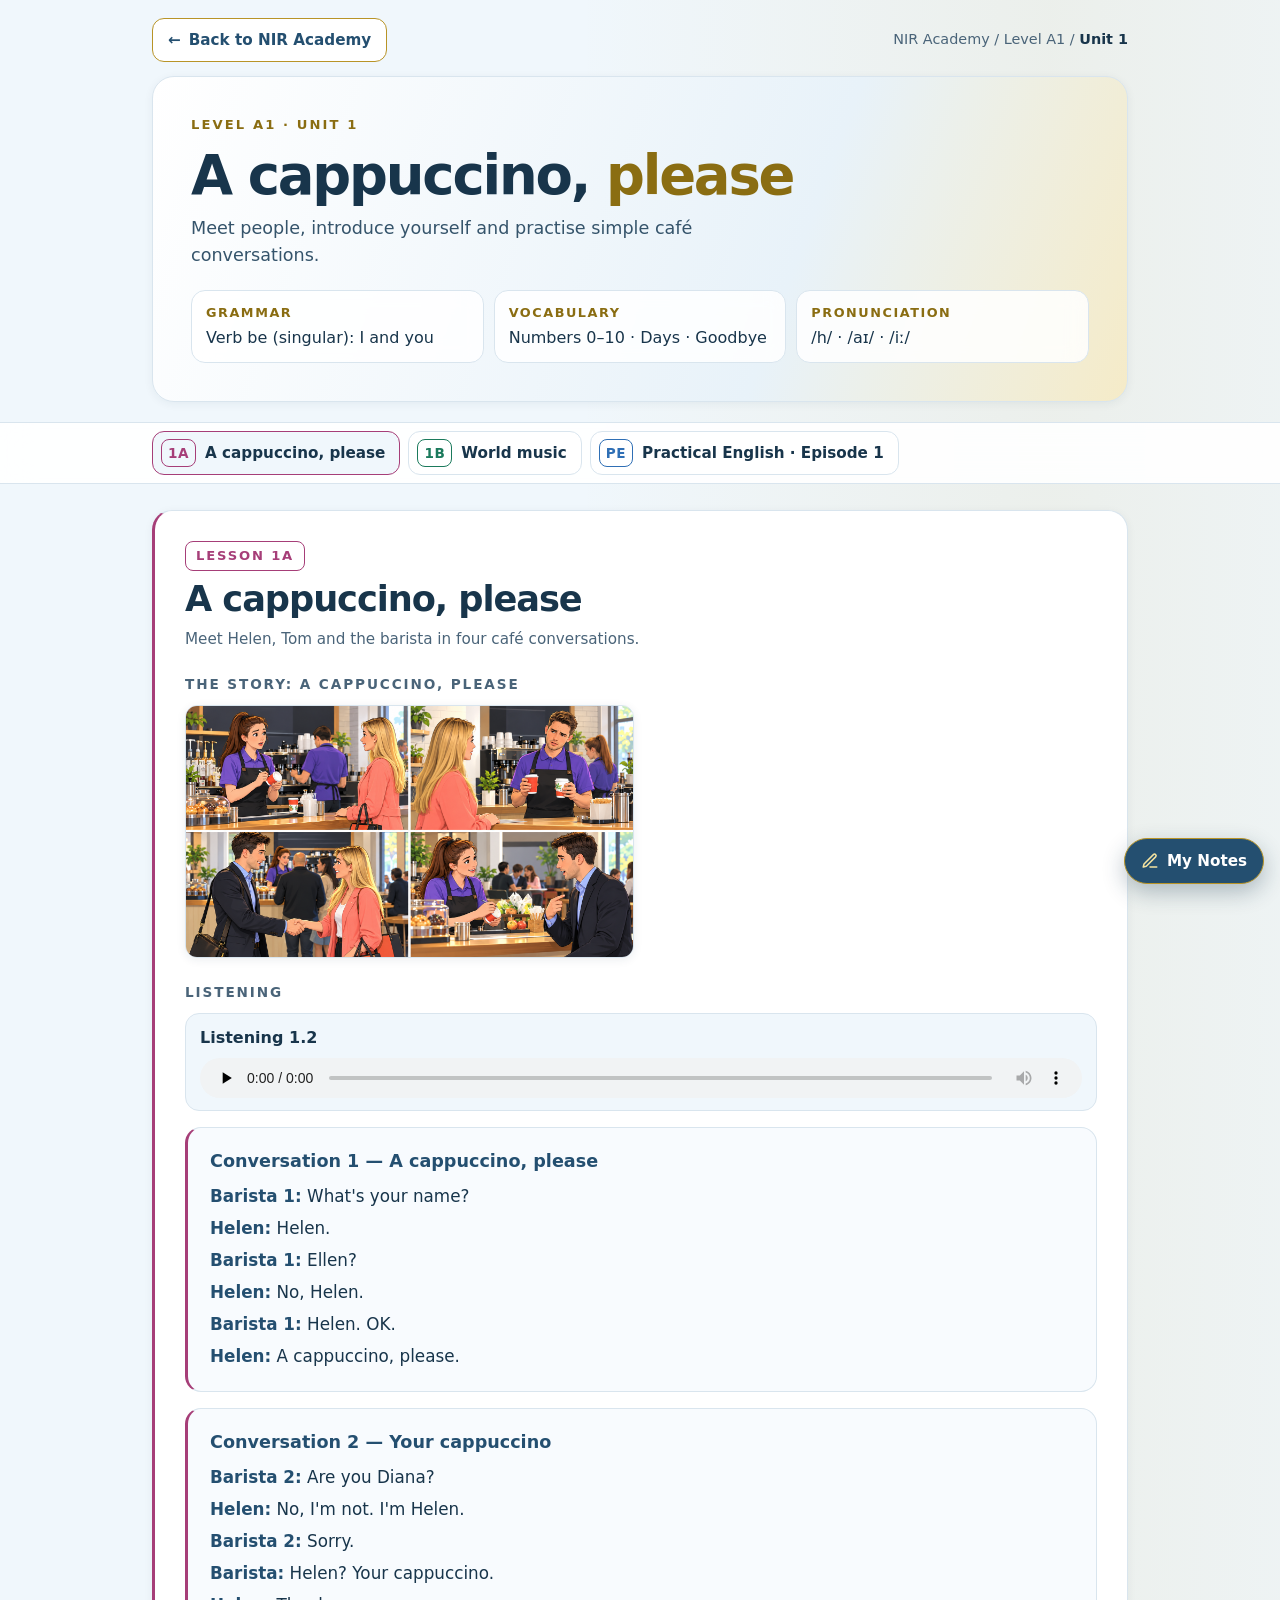
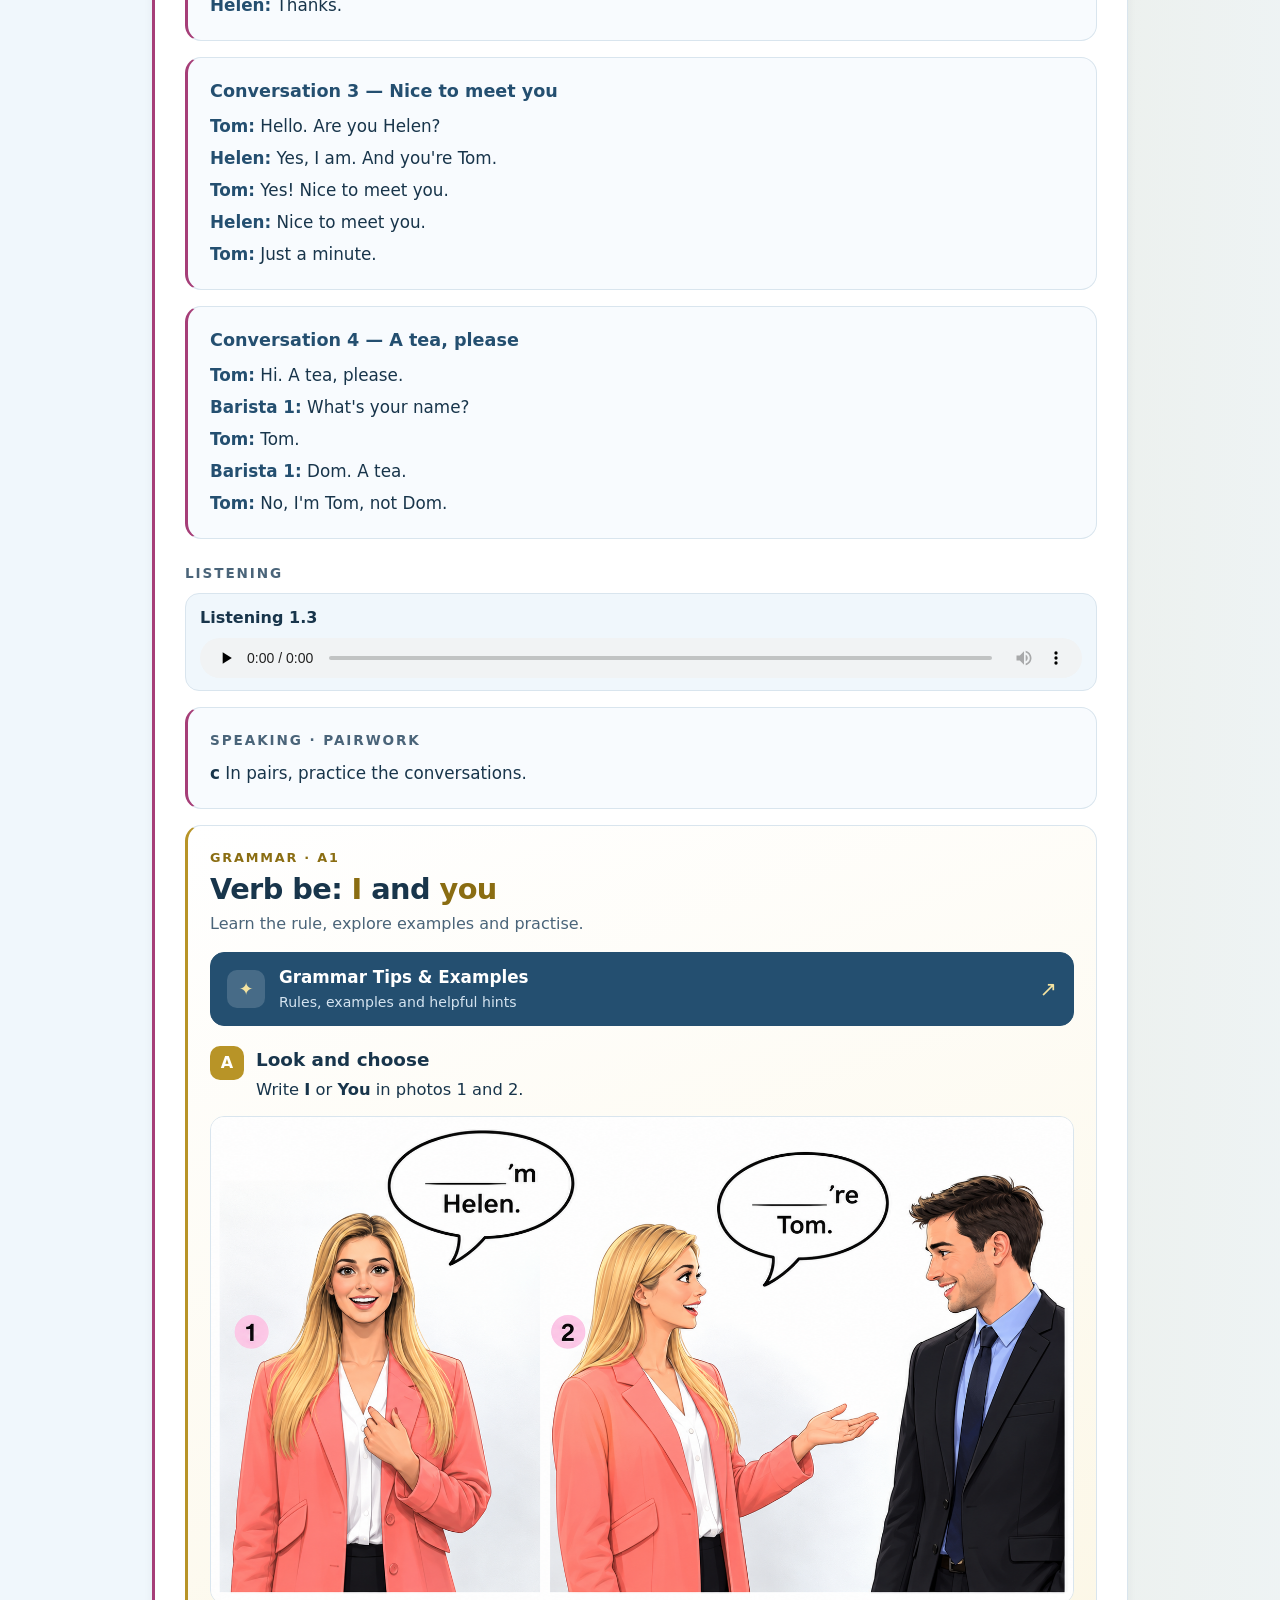
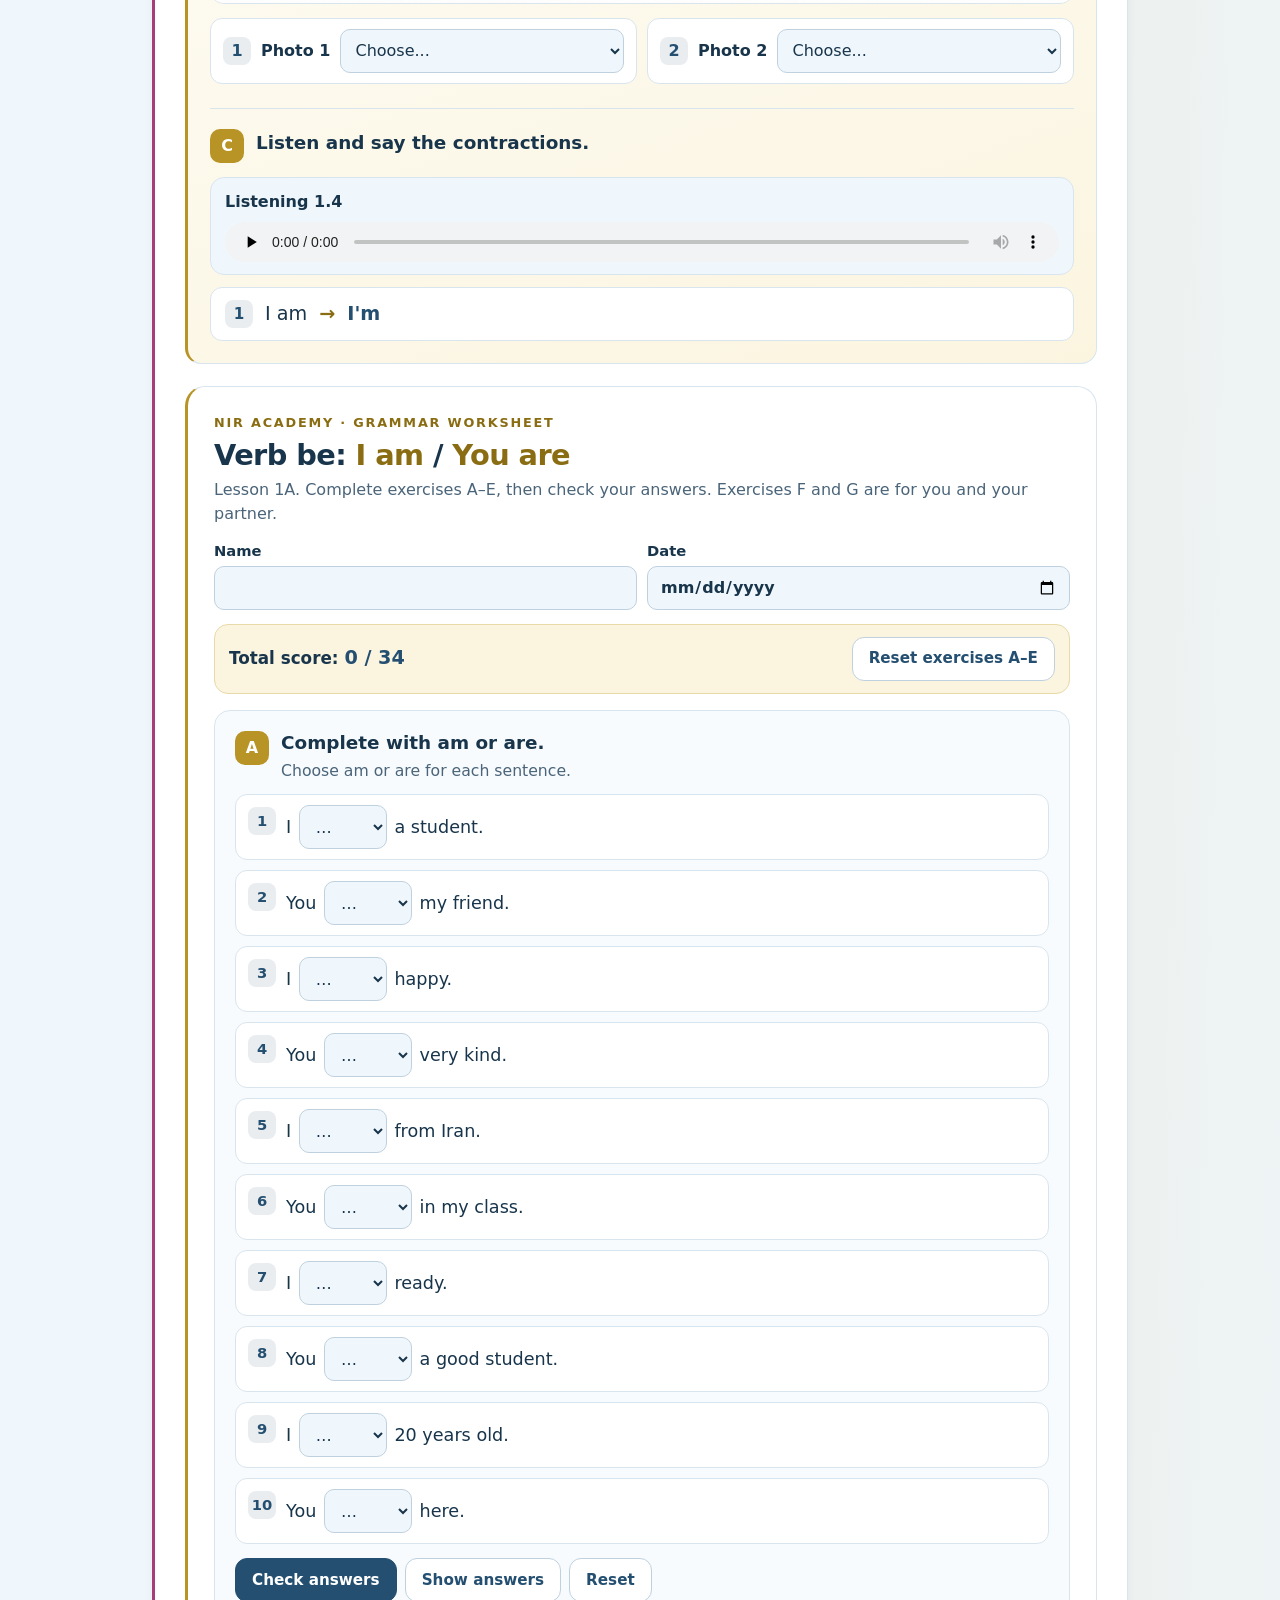
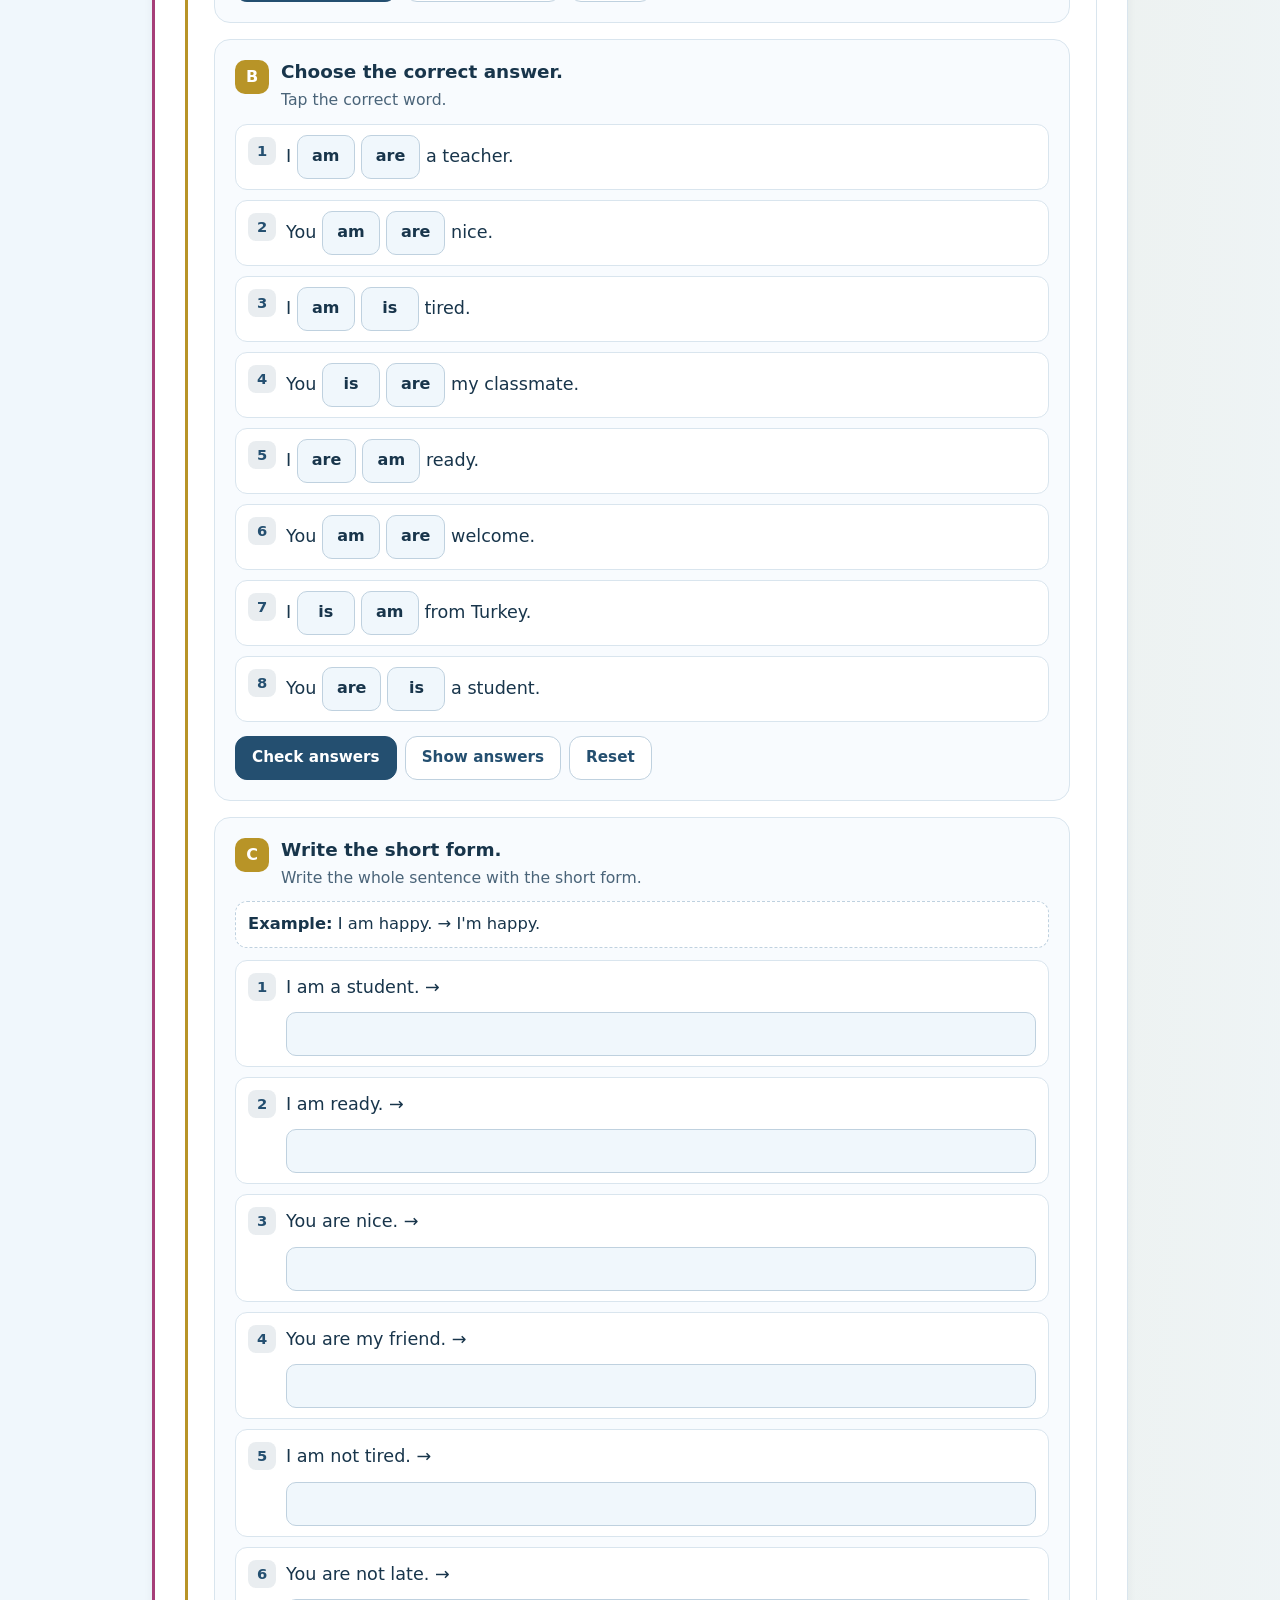
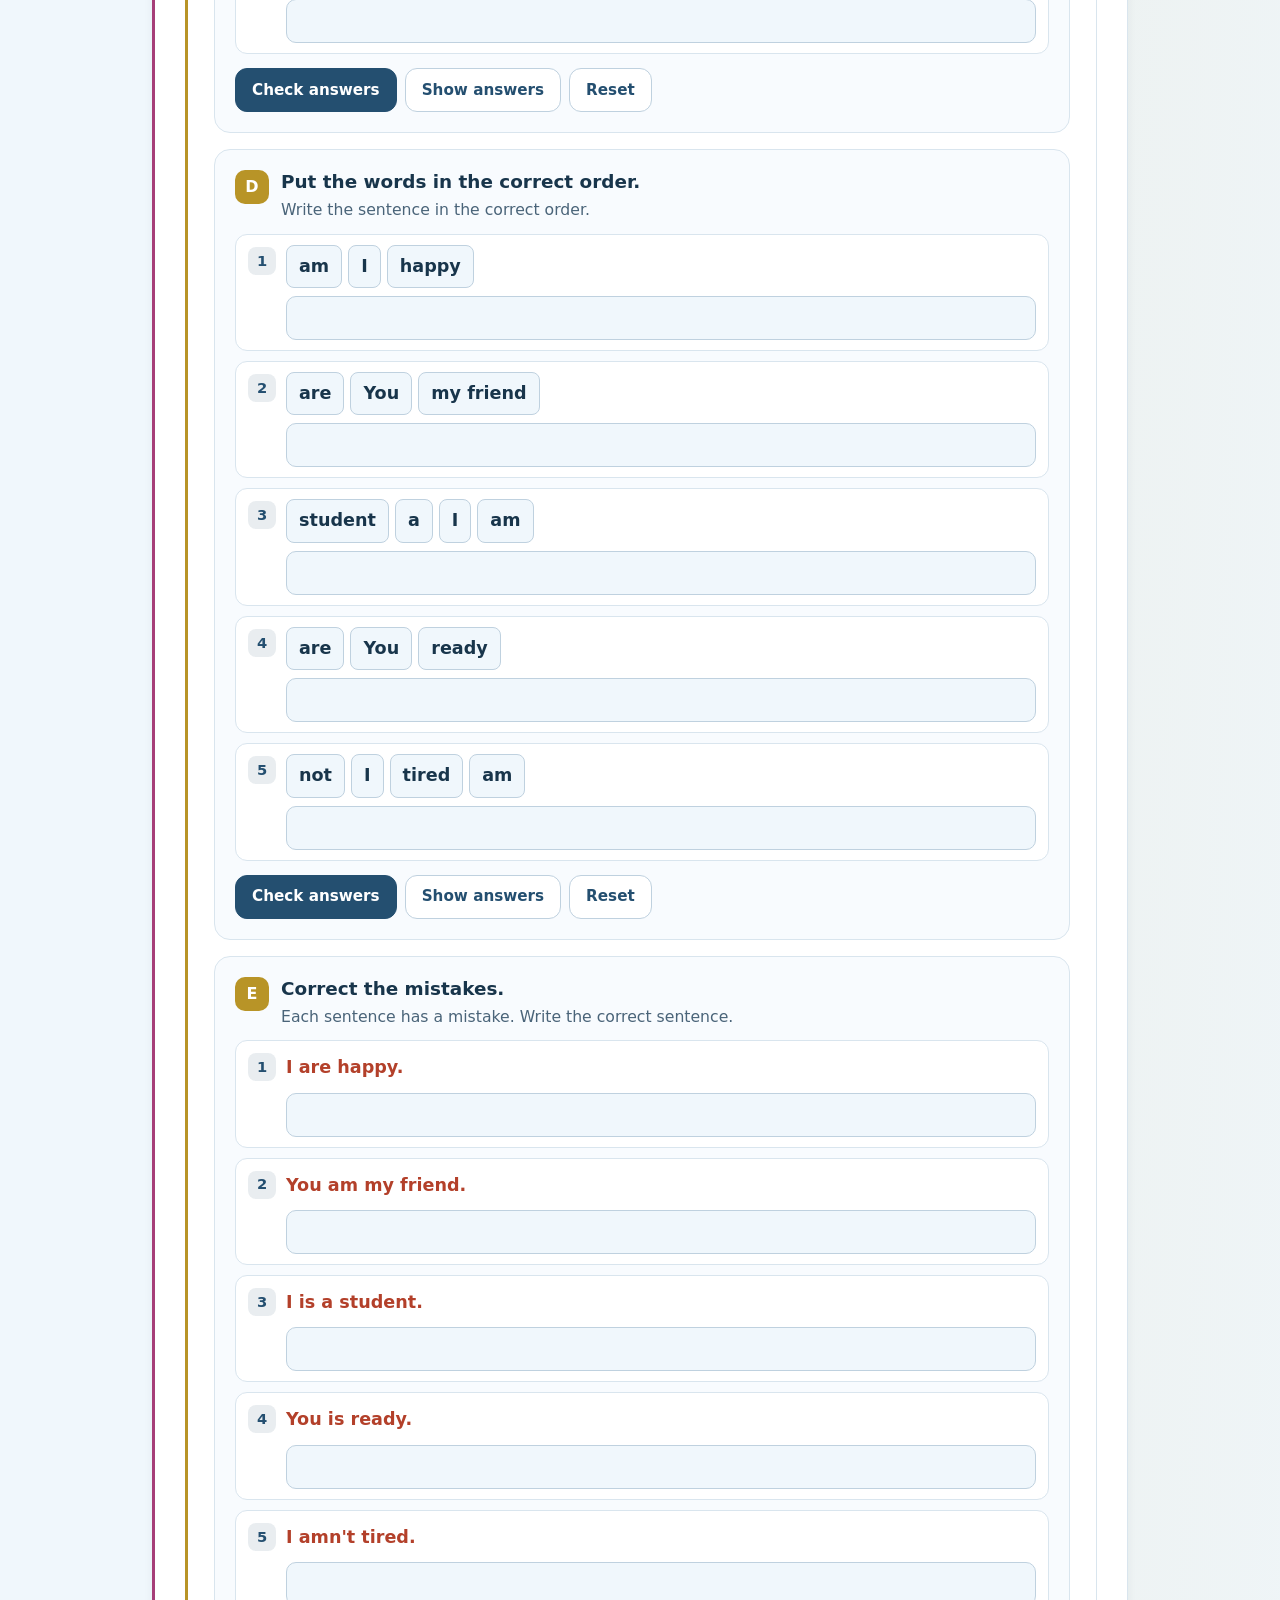
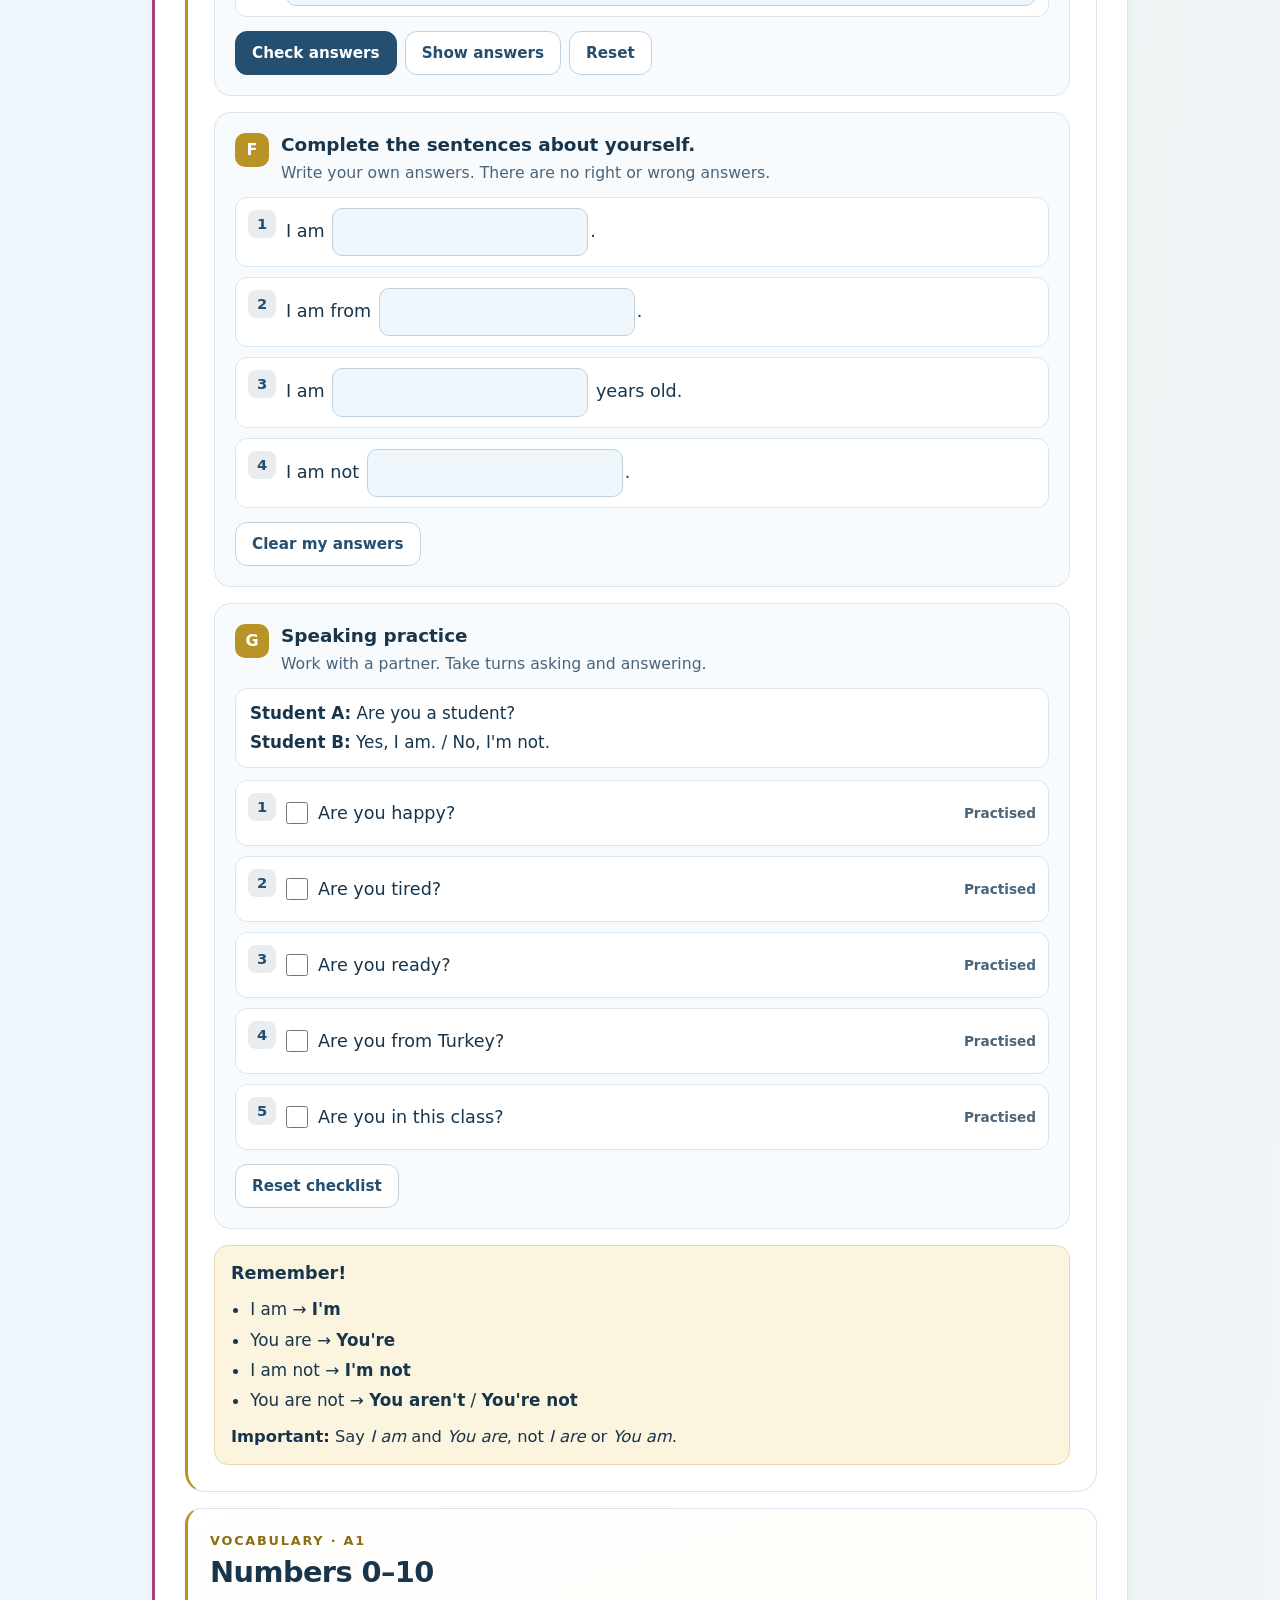
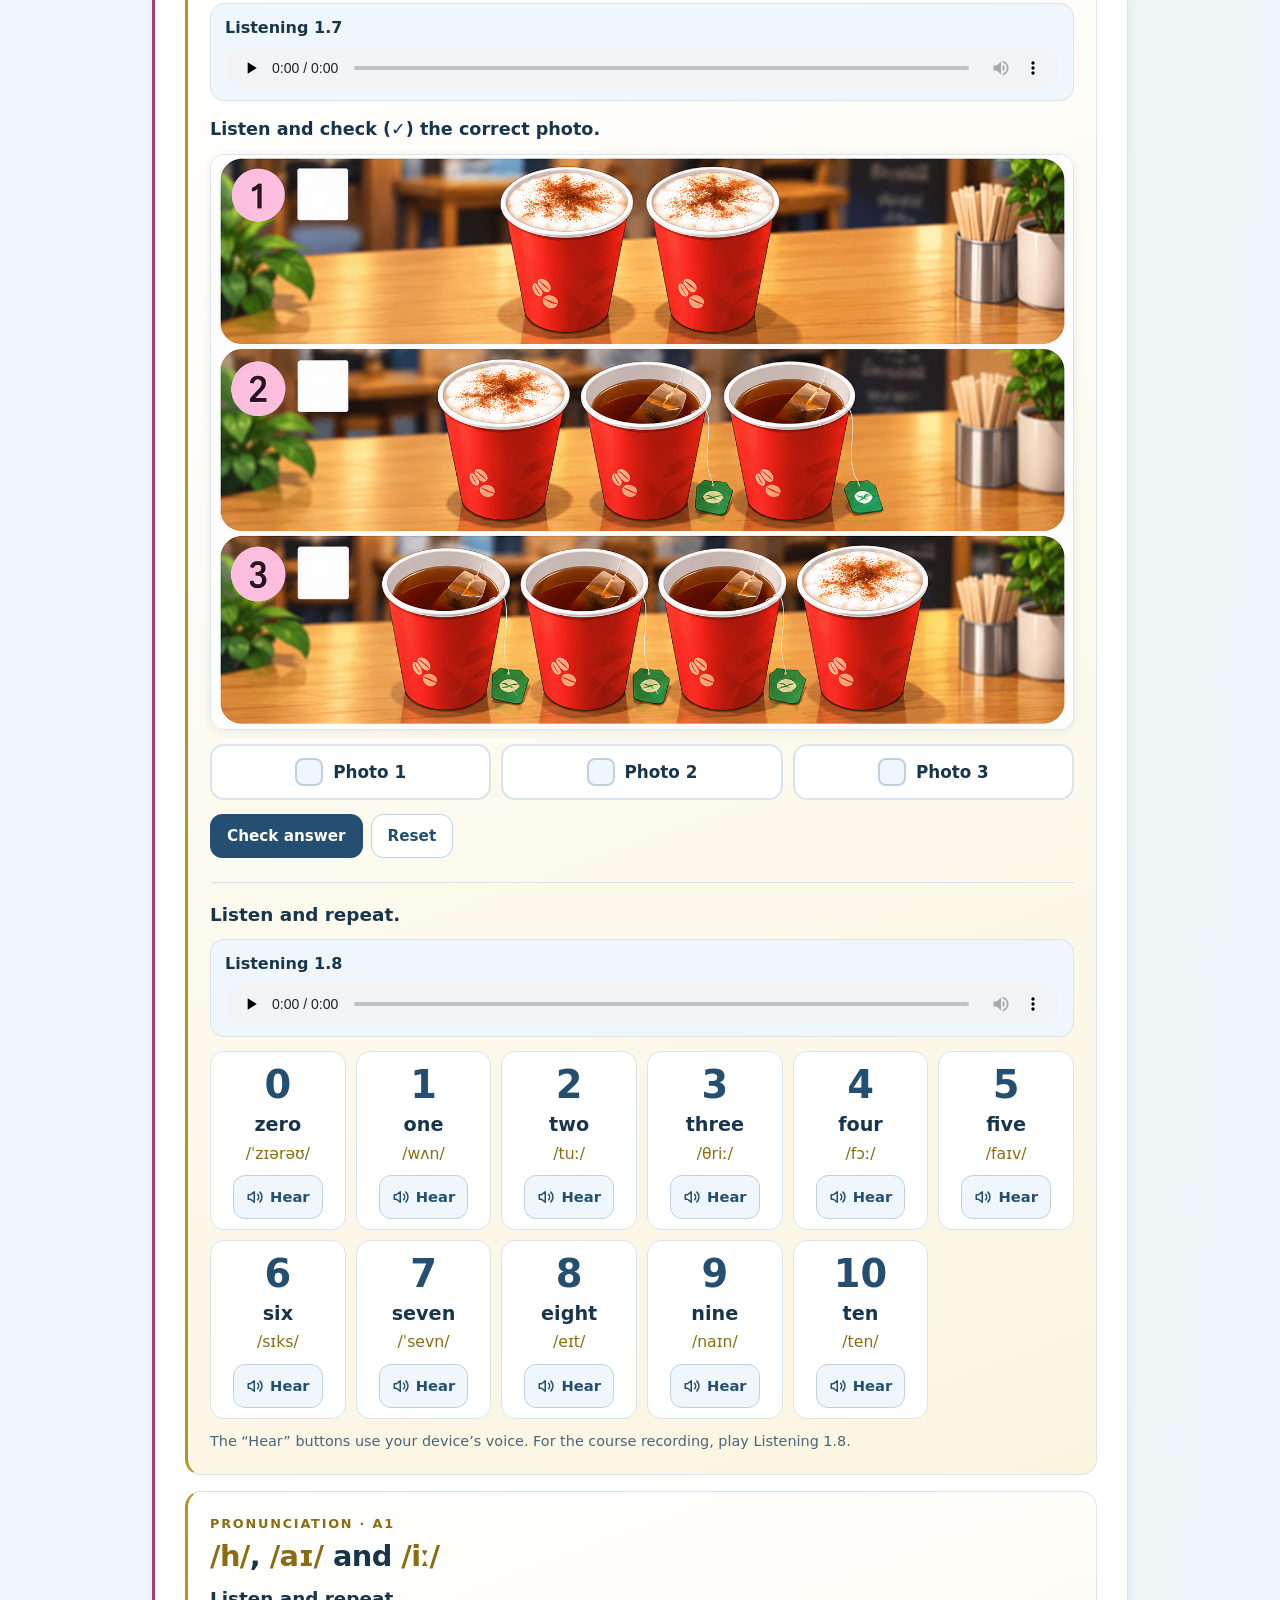
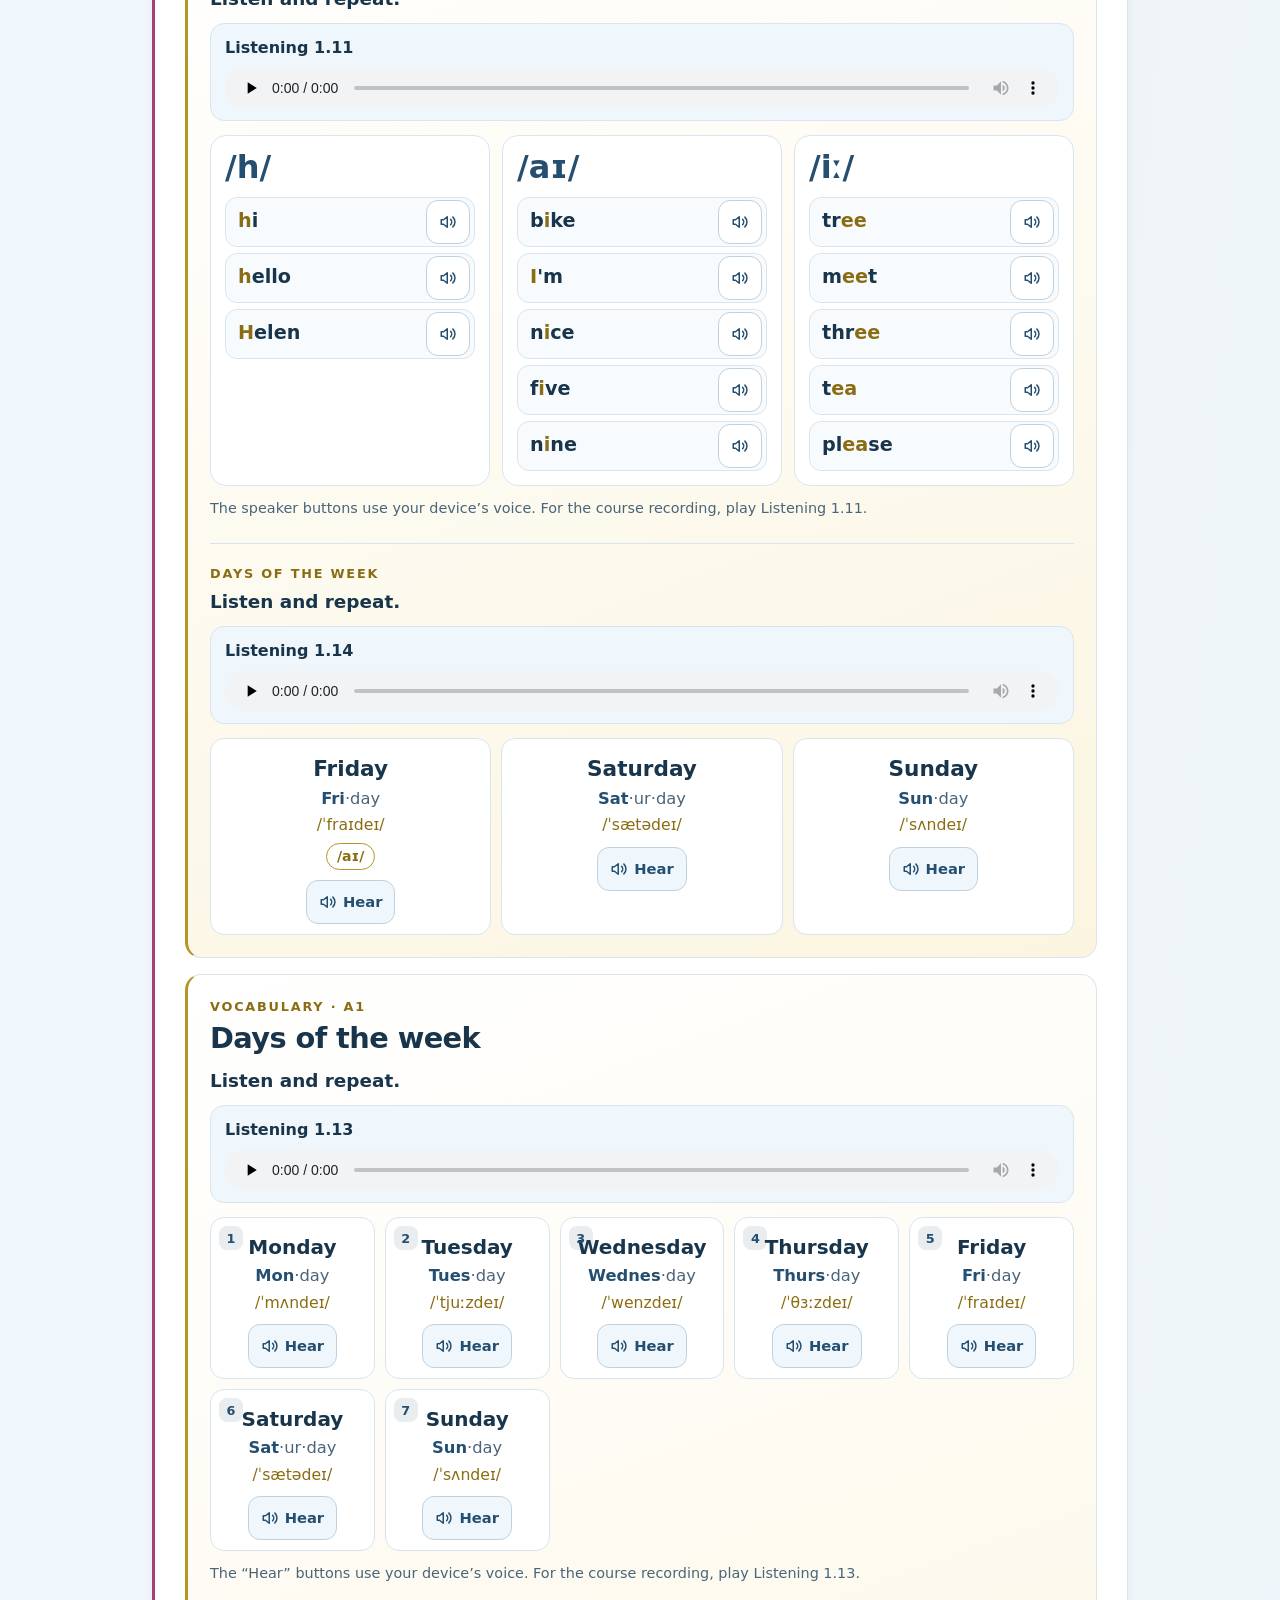
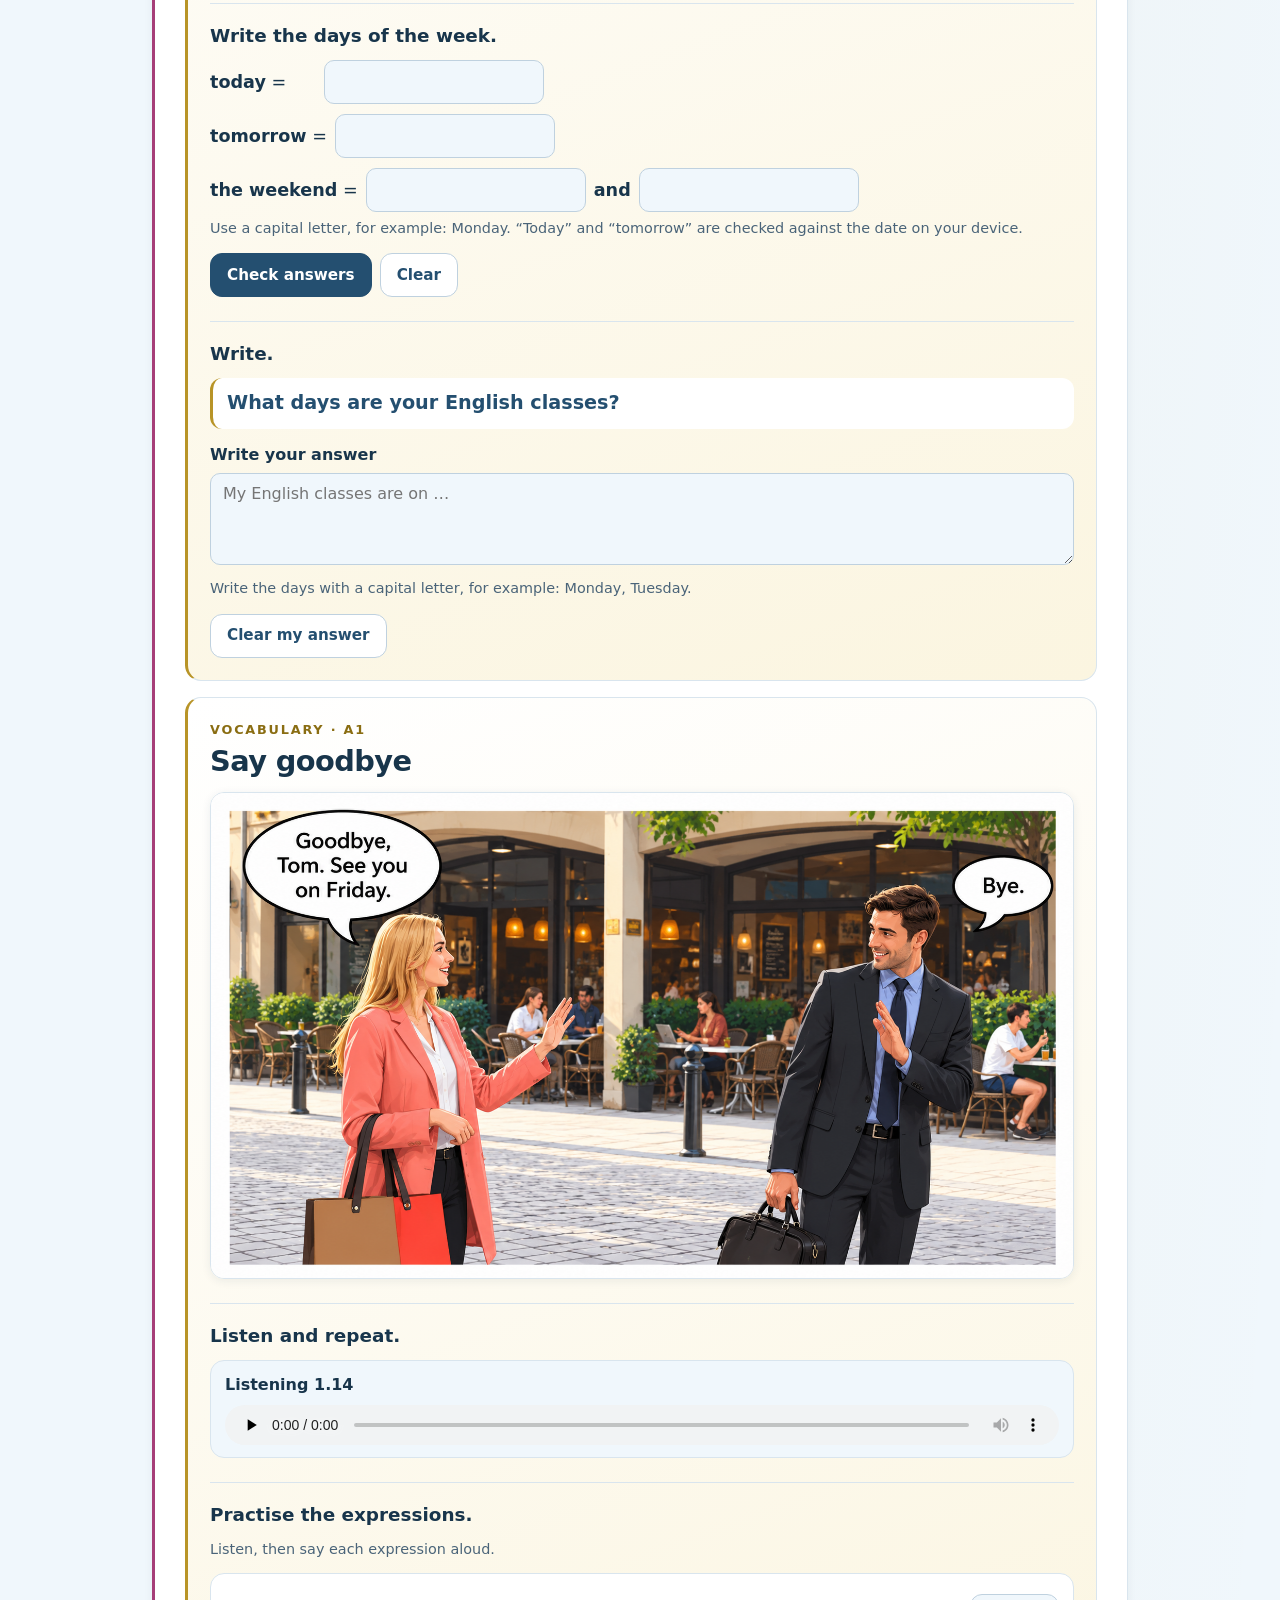
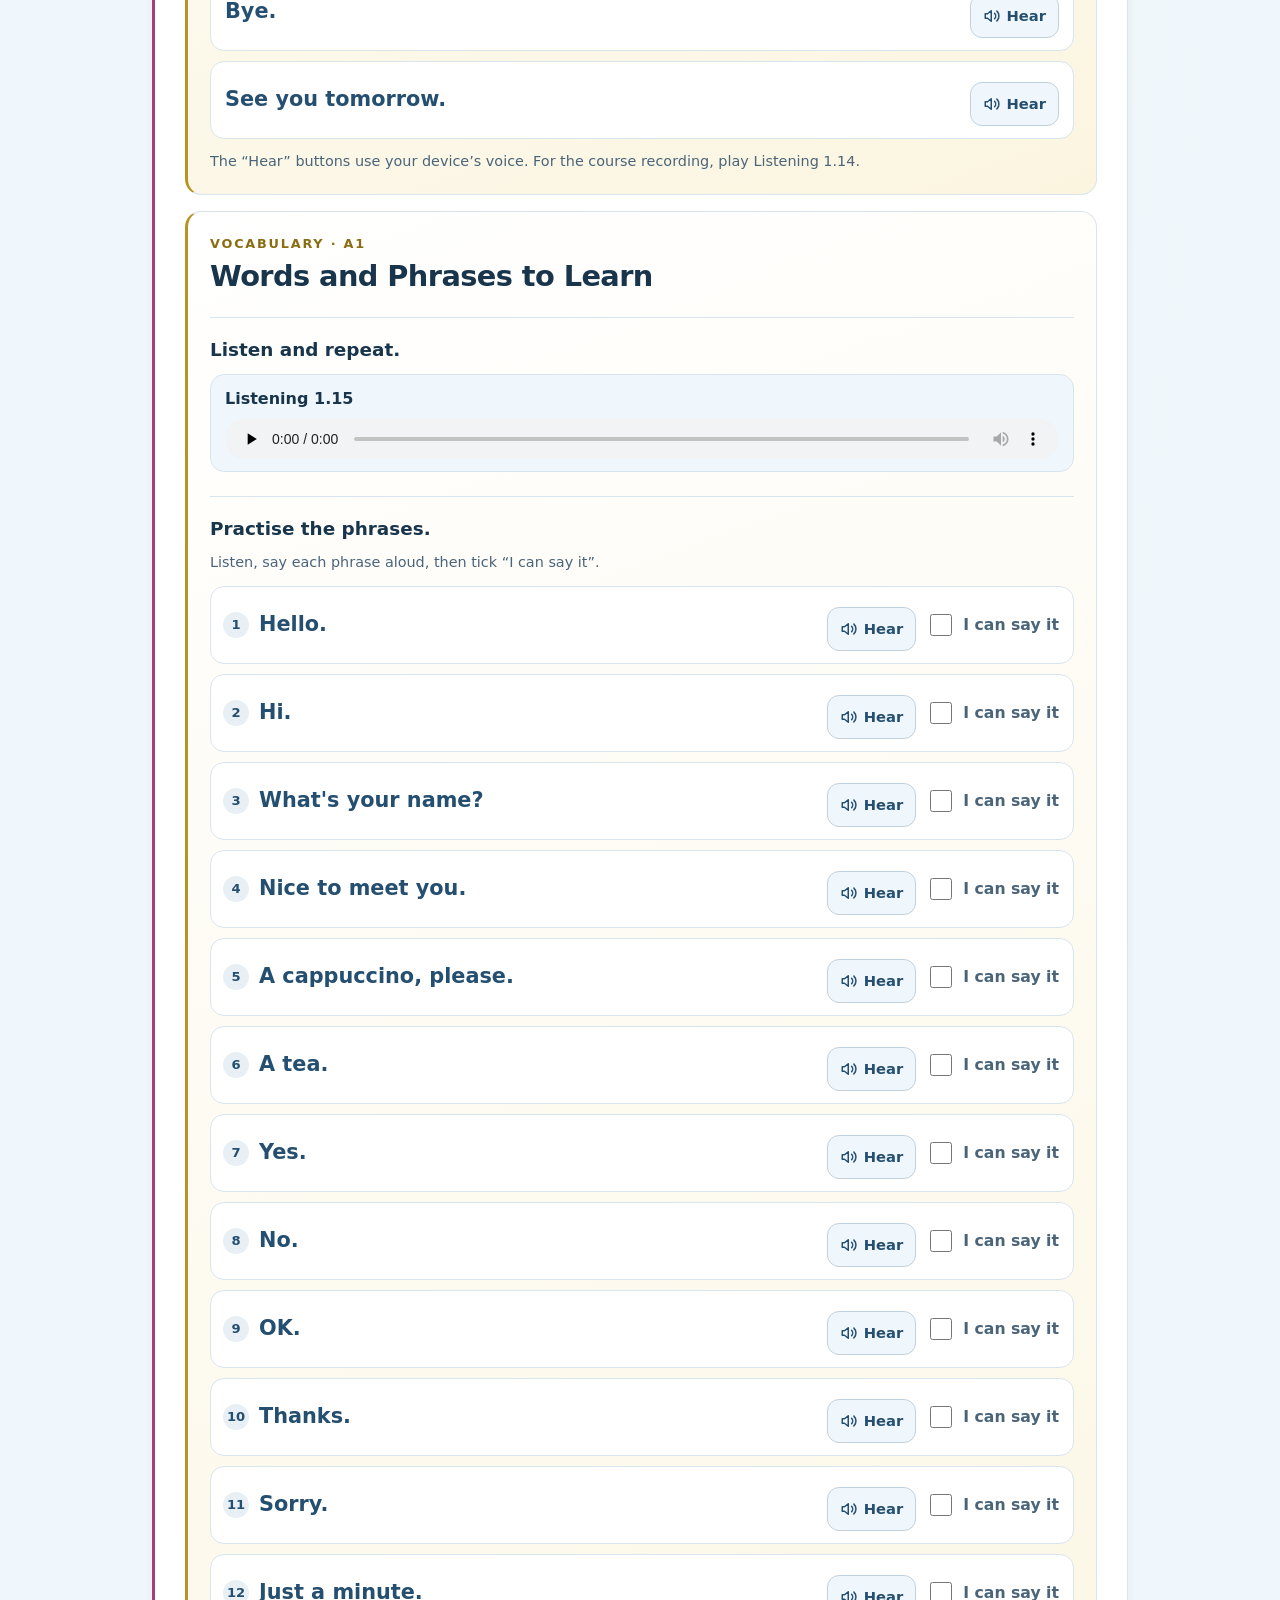
==== commit b5bb7cb3: "Replace image placeholder with actual image for countries" ====
--- a/unit-1.html
+++ b/unit-1.html
@@ -1289,13 +1289,8 @@
         <span class="vocab-kicker">VOCABULARY · A1</span>
         <h3>Countries</h3>
       </div>
-      <figure class="media-slot" data-image-src="" data-image-alt="" data-label="Lesson 1B · Countries image">
-        <div class="ph" role="img" aria-label="Image placeholder: Lesson 1B, Countries. Textbook image to be added.">
-          <span class="ph-icon" aria-hidden="true">▧</span>
-          <b>Image placeholder</b>
-          <span>Lesson 1B · Countries</span>
-          <small>Textbook image to be added</small>
-        </div>
+      <figure class="vocab-image">
+        <img src="images/unit-1/image5.png" alt="Countries: picture for Lesson 1B" loading="lazy">
       </figure>
       <div class="vocab-repeat">
         <h4 class="vocab-sub">Countries</h4>
--- a/unit-1.css
+++ b/unit-1.css
@@ -461,3 +461,14 @@
 .gbe-roleplay:has(input[name="gbe-role"][value="a"]:checked) .gbe-conv-list .dlg-a,.gbe-roleplay:has(input[name="gbe-role"][value="b"]:checked) .gbe-conv-list .dlg-b{border-color:#B89427;background:#FFF8E1;box-shadow:0 0 0 2px #F5E3A0}
 .gbe-roleplay:has(input[name="gbe-role"][value="a"]:checked) .gbe-conv-list .dlg-b,.gbe-roleplay:has(input[name="gbe-role"][value="b"]:checked) .gbe-conv-list .dlg-a{opacity:.7}
 .be-quiz .ws-line{overflow-wrap:anywhere}.be-quiz .ws-field.ws-inline{box-sizing:border-box;width:min(100%,12ch);min-width:0}.be-quiz-score{margin:0 0 10px}
+/* lesson 1B: pronunciation + he/she */
+.hs-list{list-style:none;margin:12px 0 0;padding:0;display:grid;gap:12px}
+.hs-pair{position:relative;padding:12px 14px 12px 48px;border:1px solid var(--line);border-radius:14px;background:#fff;box-sizing:border-box;min-width:0}
+.hs-pair .phrase-num{top:18px;transform:none}
+.hs-lines{display:grid;gap:8px}
+.hs-line{display:flex;flex-wrap:wrap;align-items:center;gap:6px 10px;padding:6px 8px;border-radius:10px}
+.hs-line .goodbye-phrase{flex:1 1 170px;min-width:0;font-size:1.15rem}
+.hs-letter{display:grid;place-items:center;width:26px;height:26px;border-radius:8px;background:#F5E3A0;color:#18354B;font-weight:850}
+.hs-line.is-done{background:#F1FAF5}
+.heshe-activity em{font-style:normal;color:var(--gold2)}
+@media(max-width:480px){.hs-pair{padding-left:44px}.hs-line .phrase-done{margin-left:auto}}
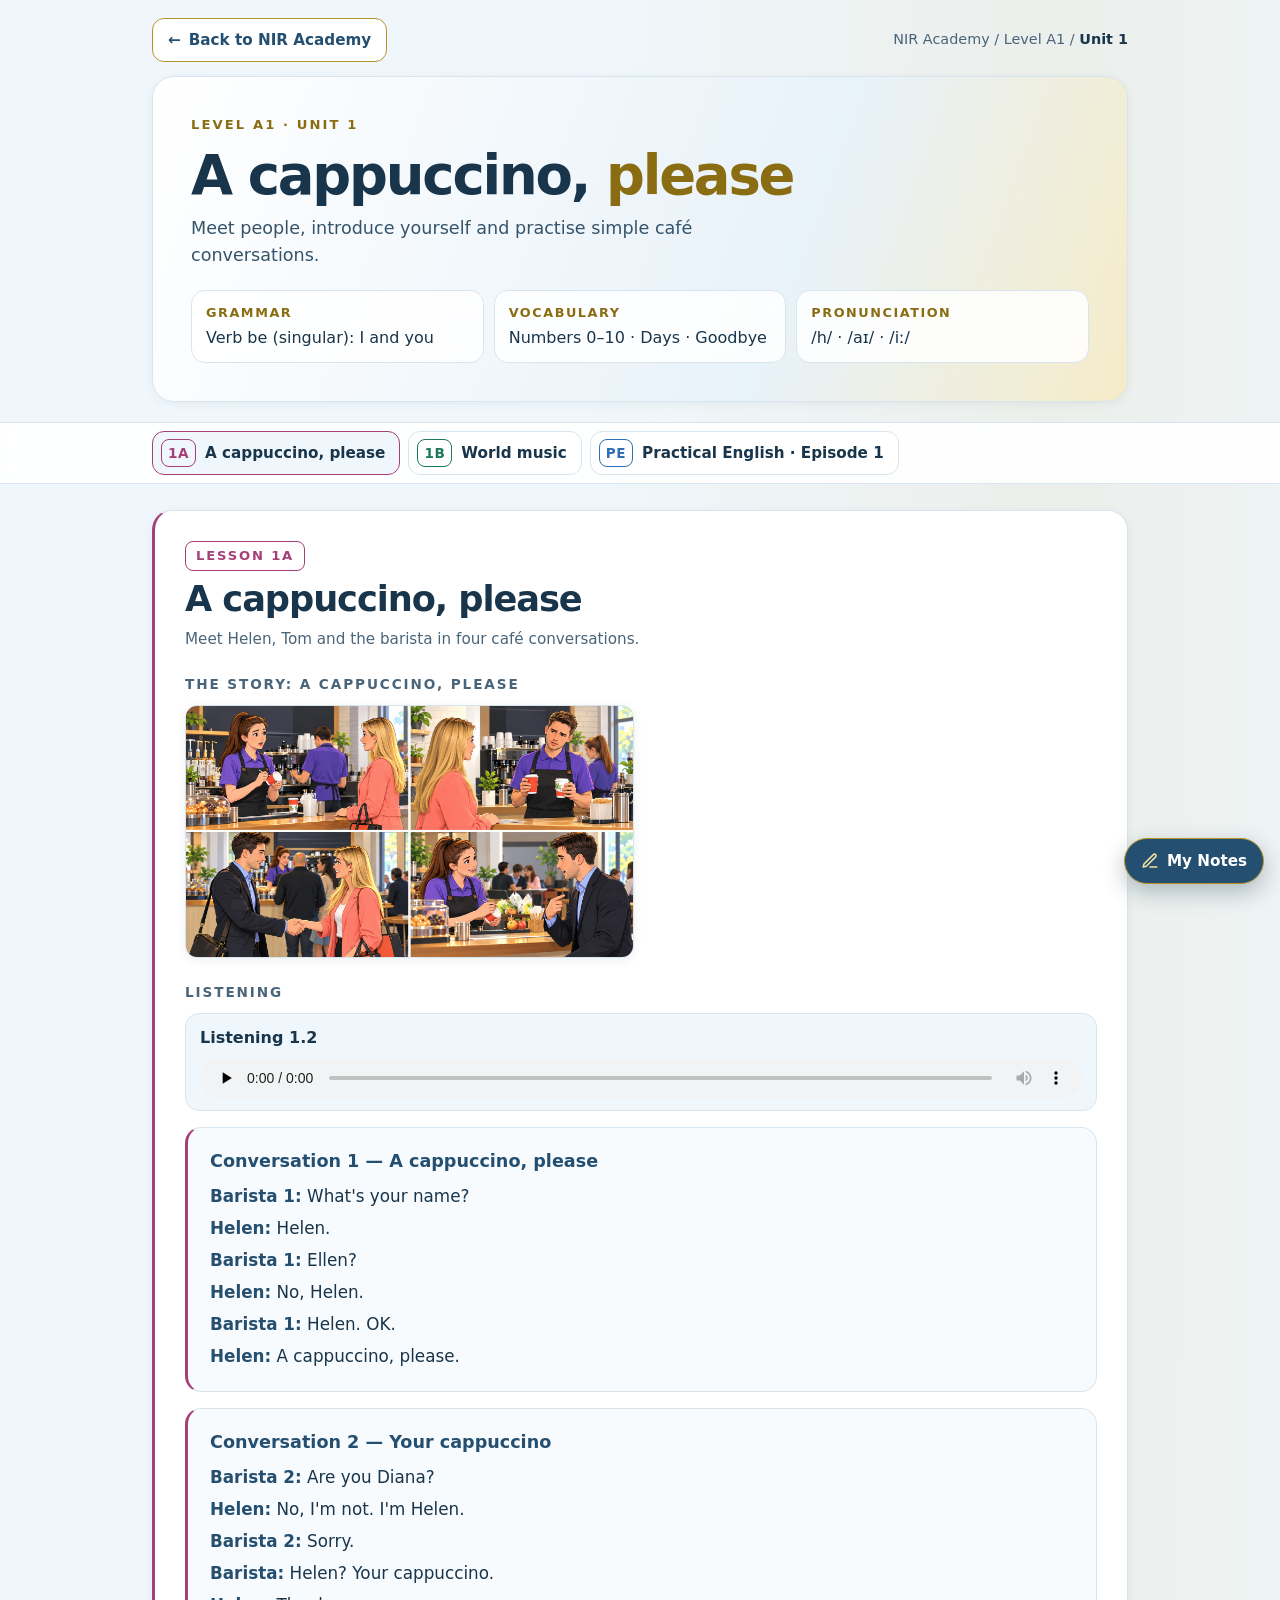
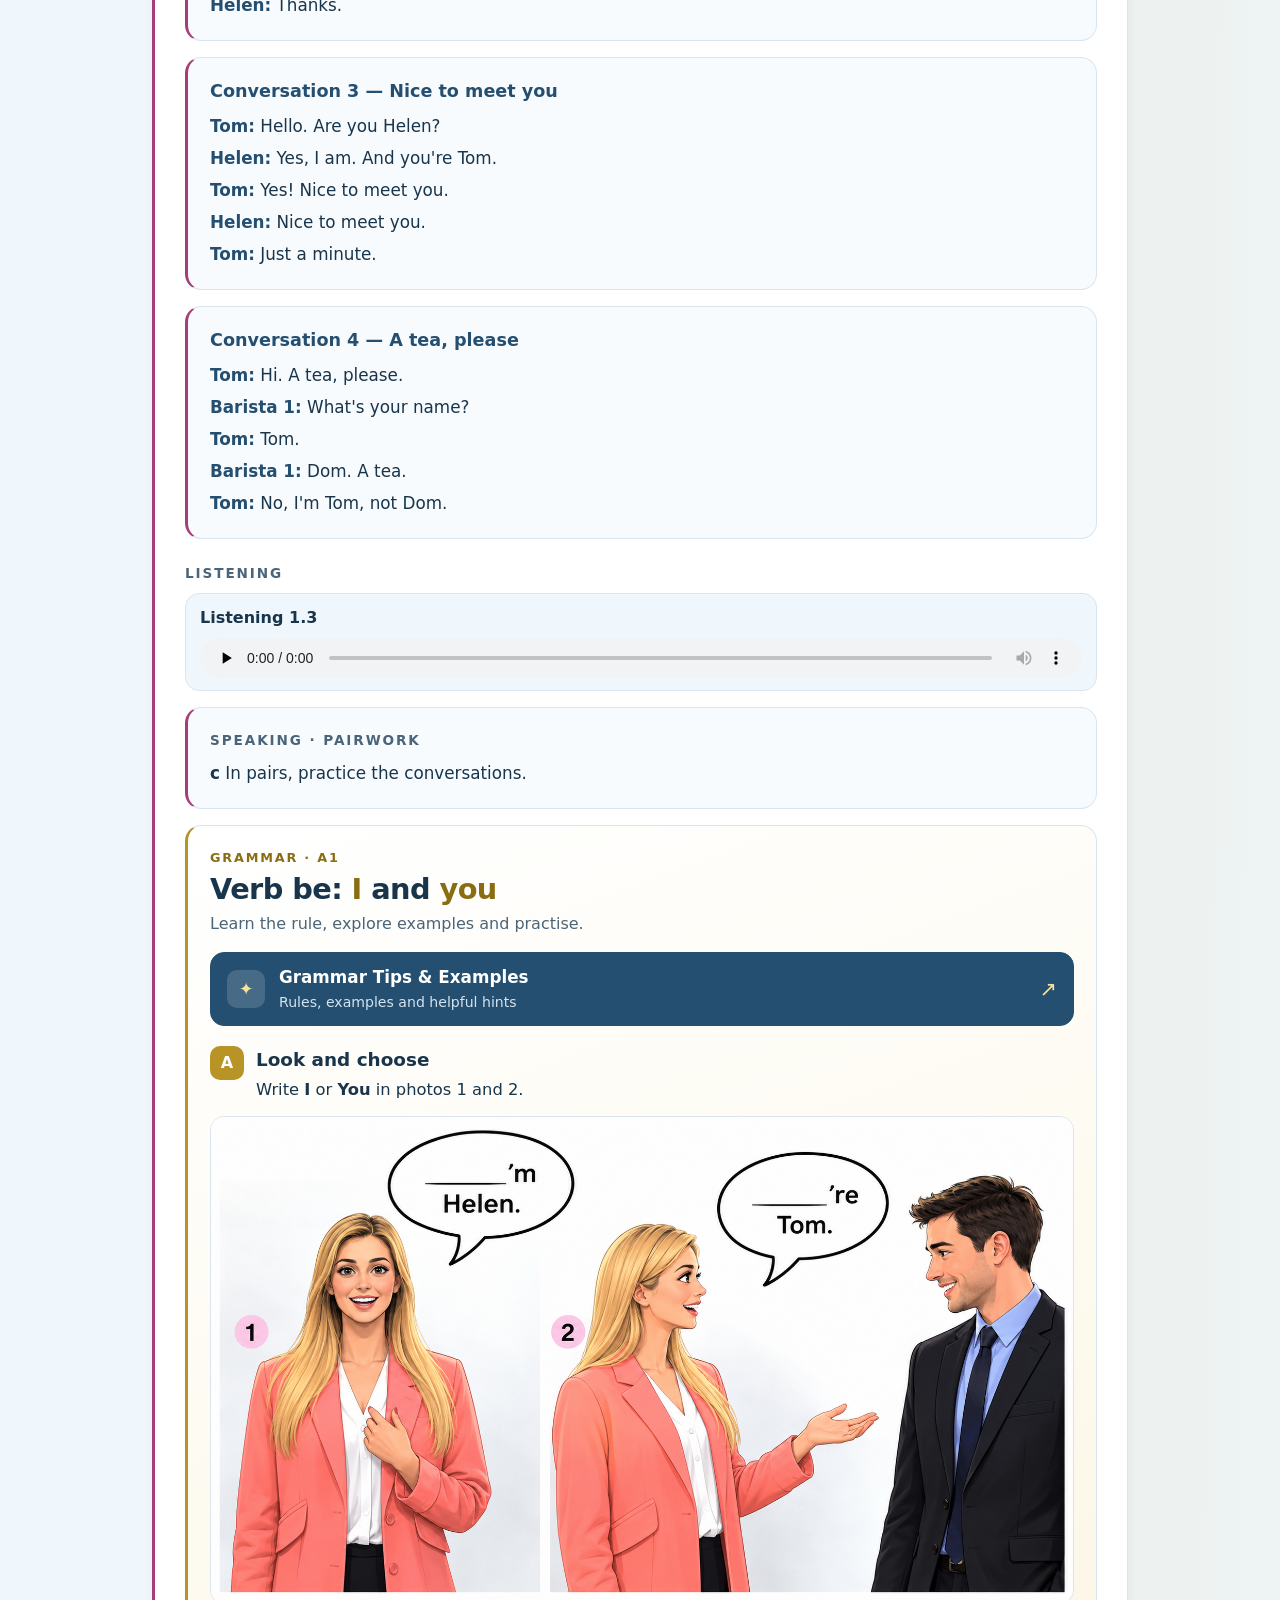
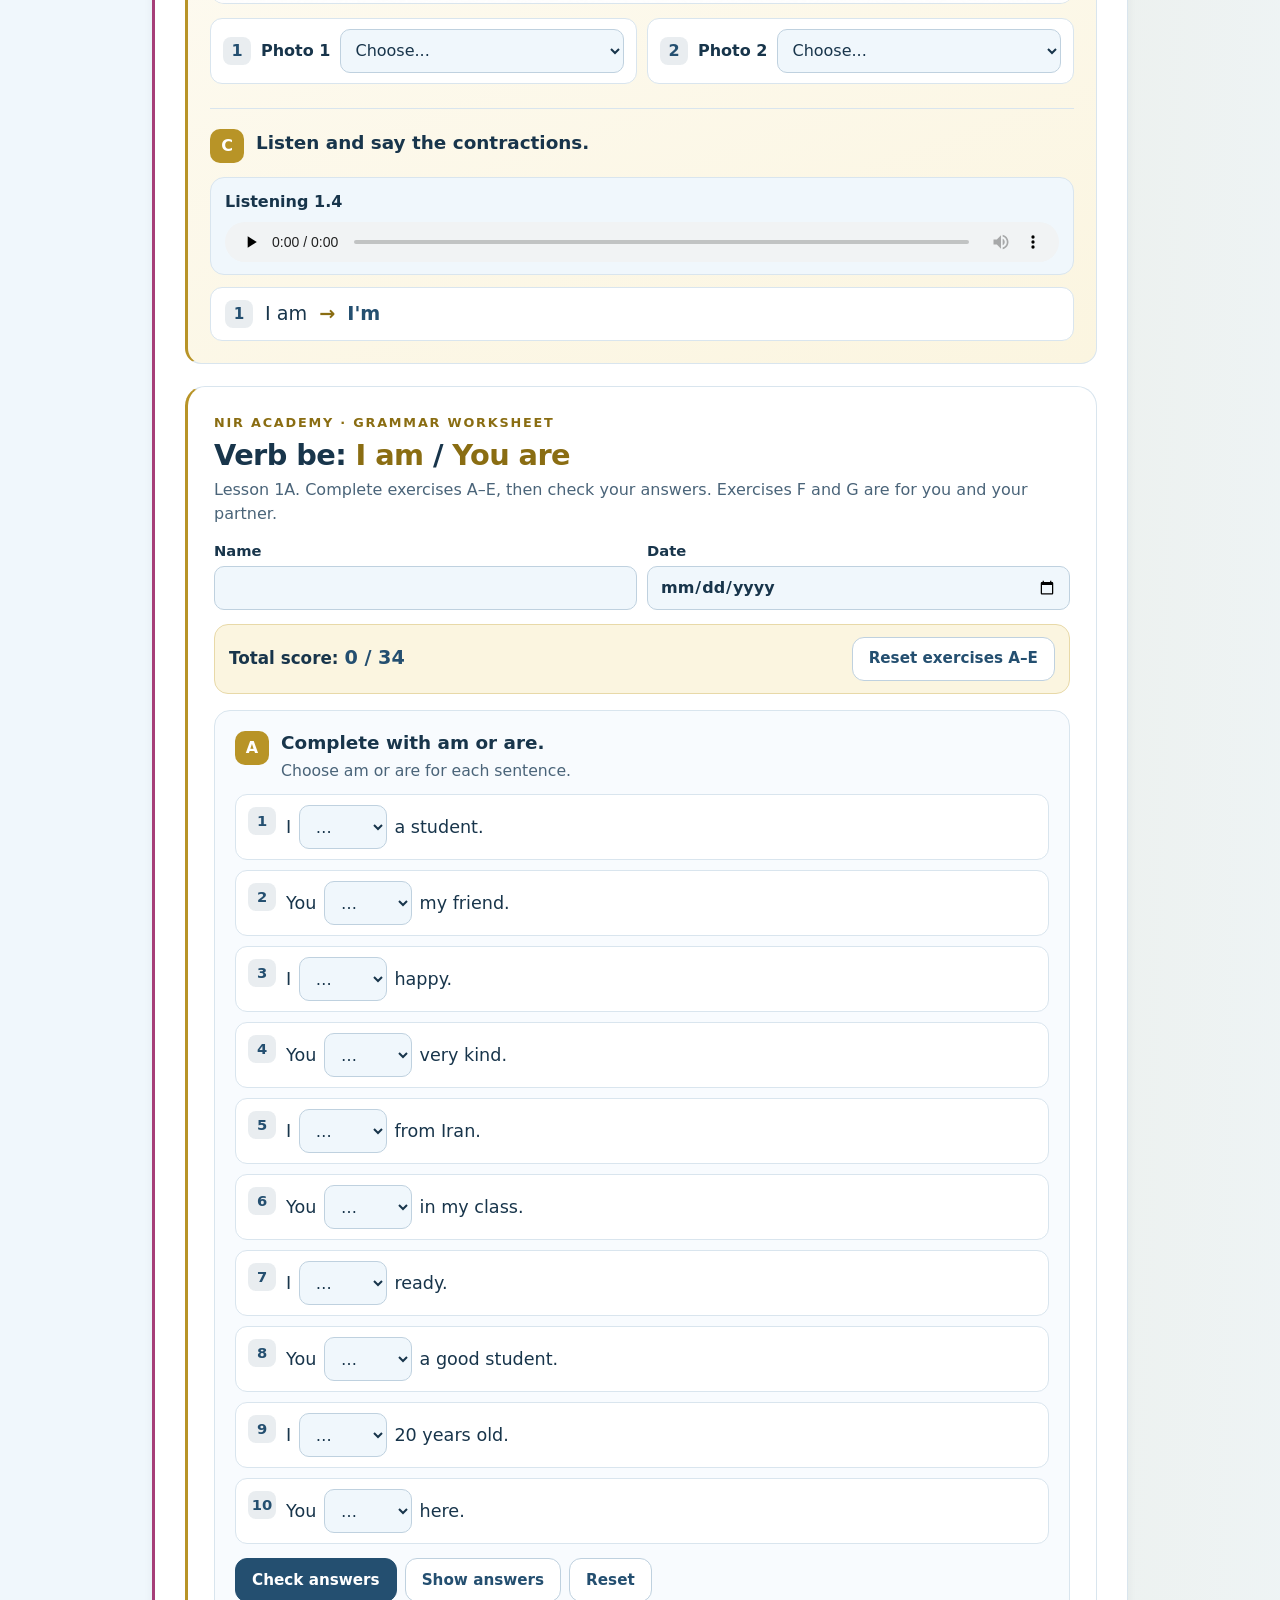
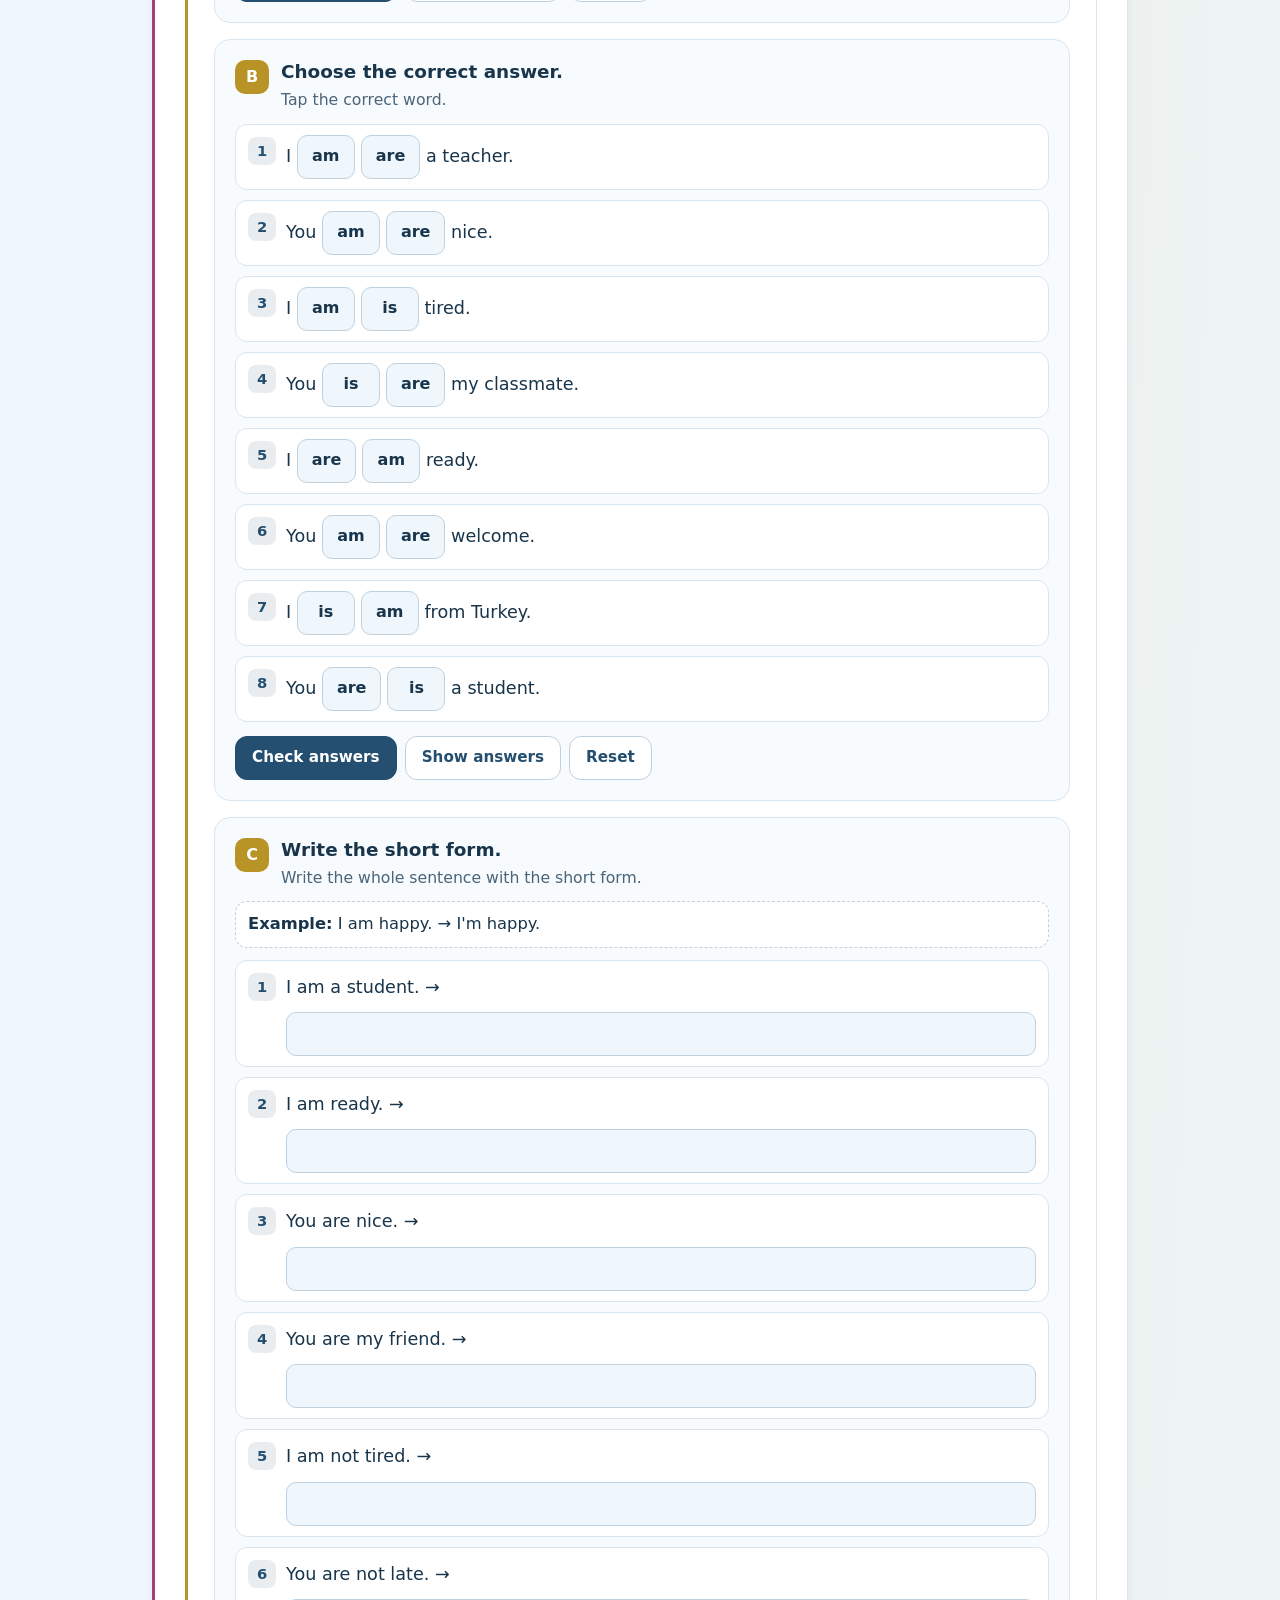
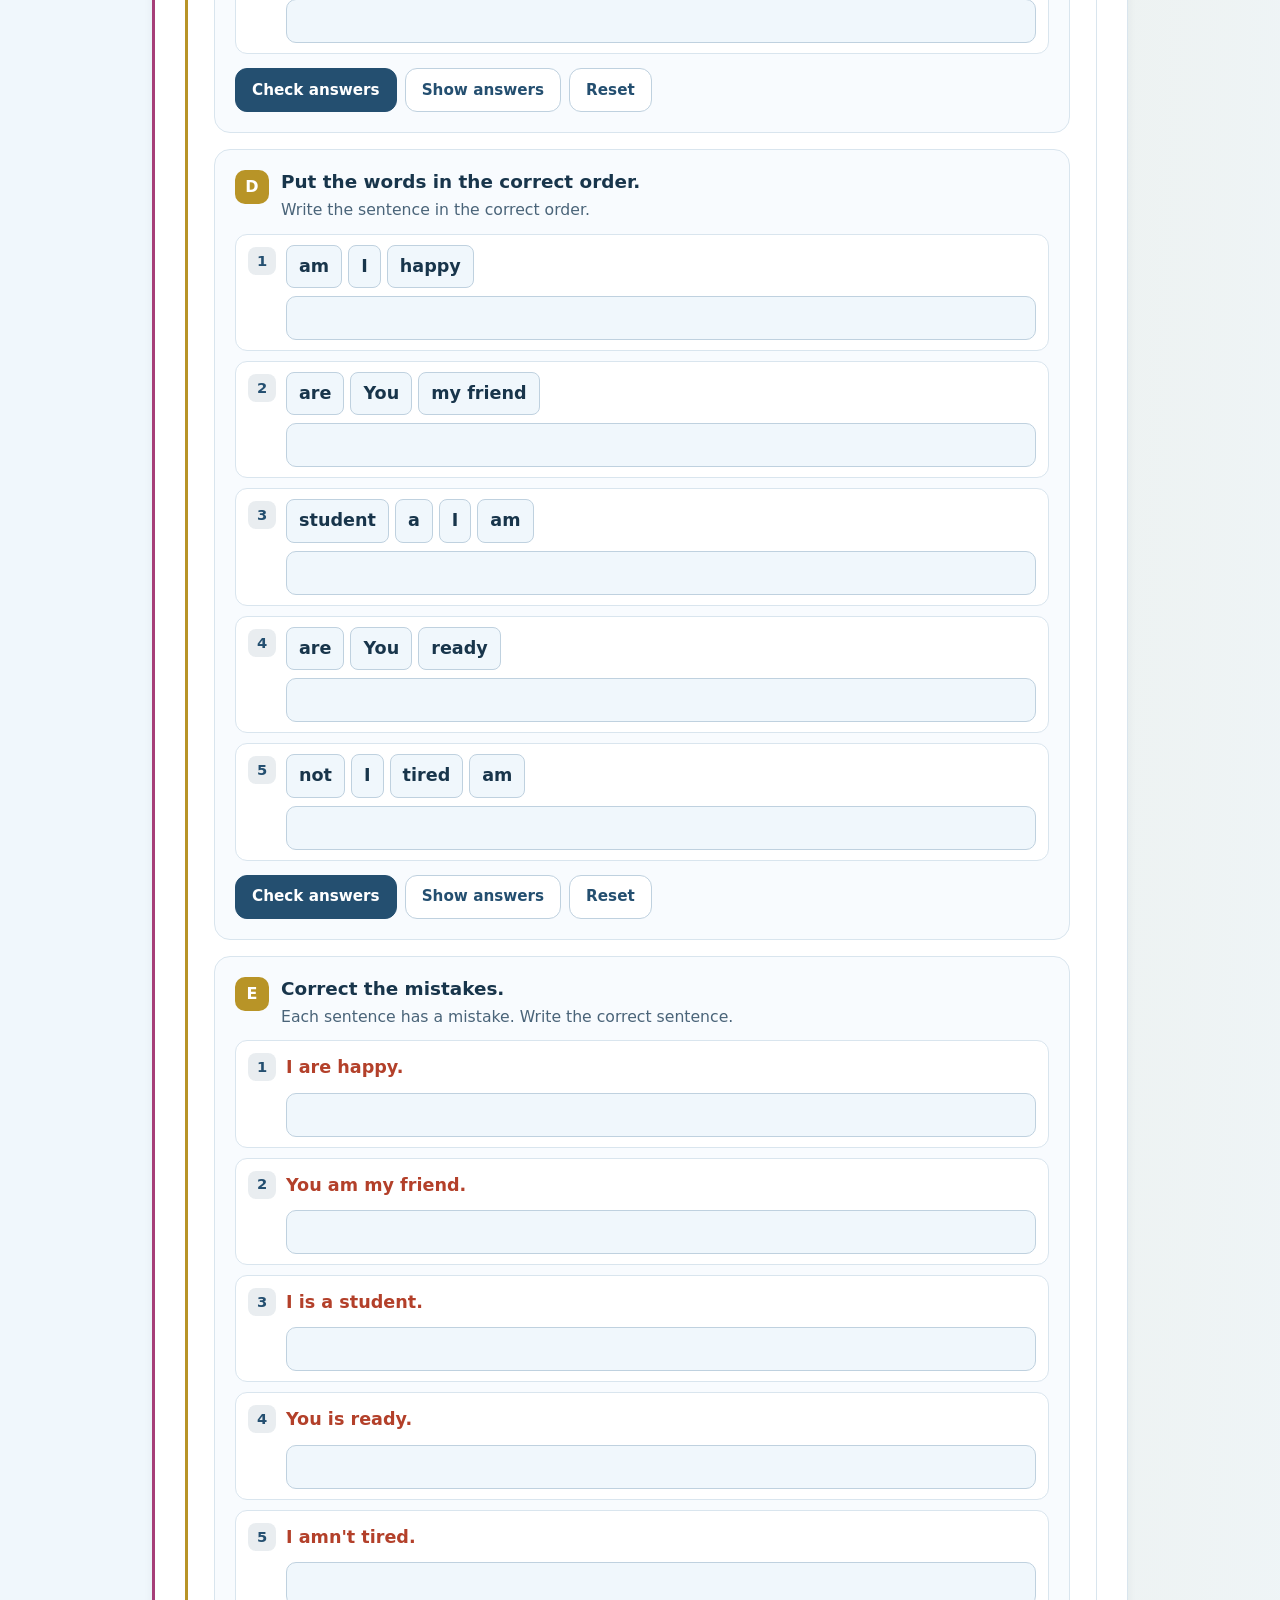
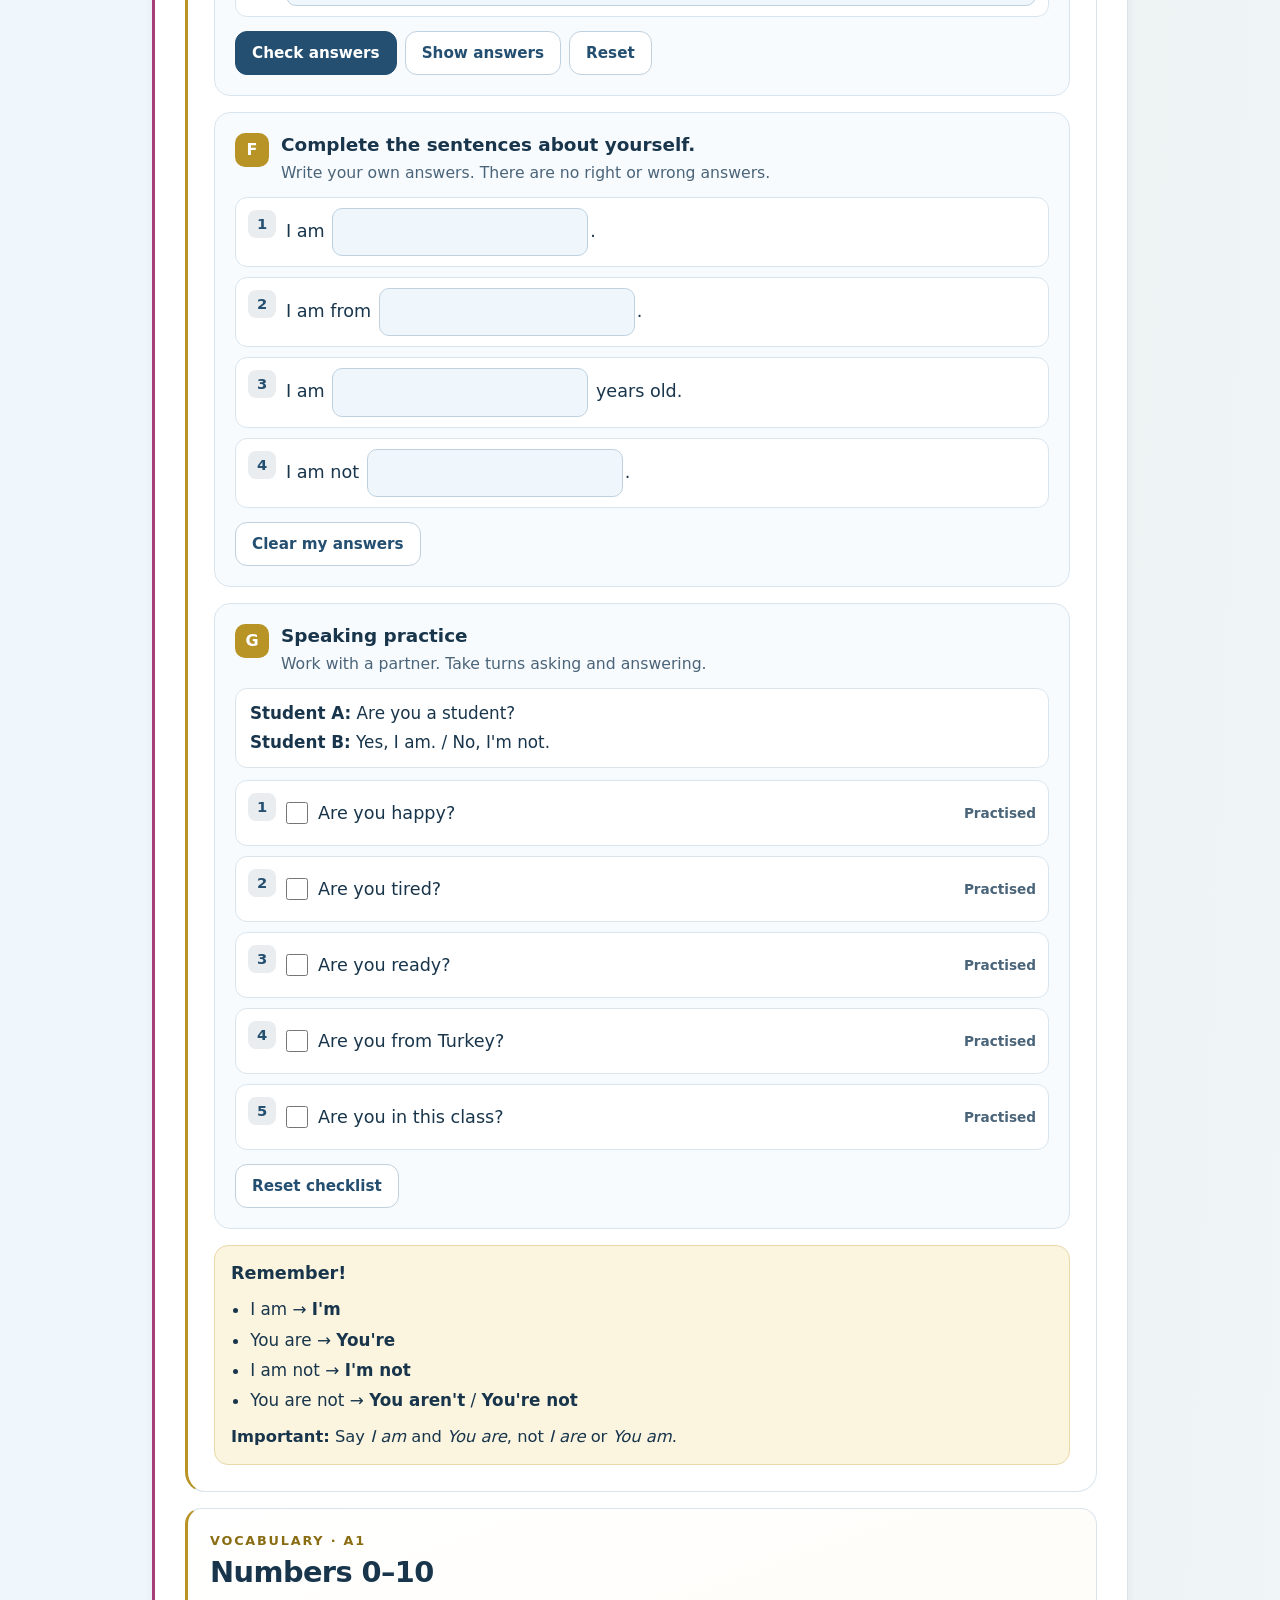
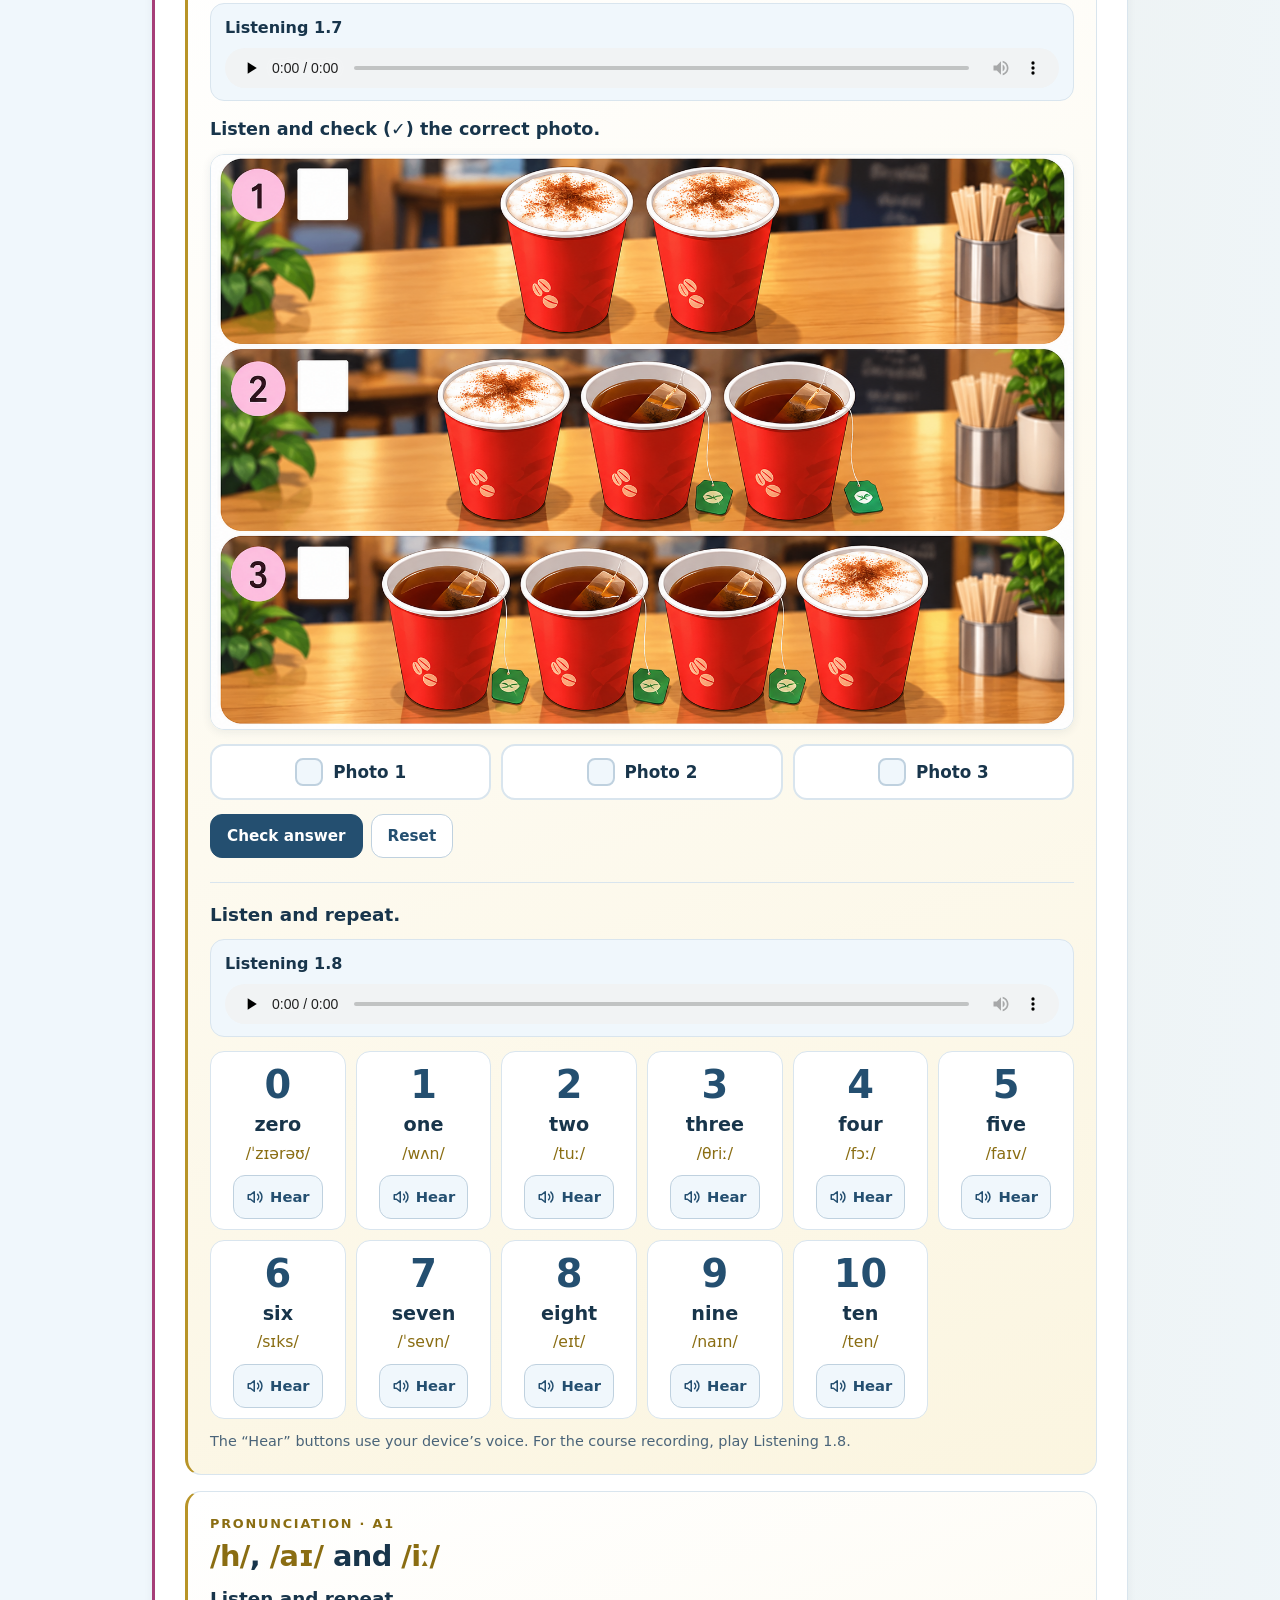
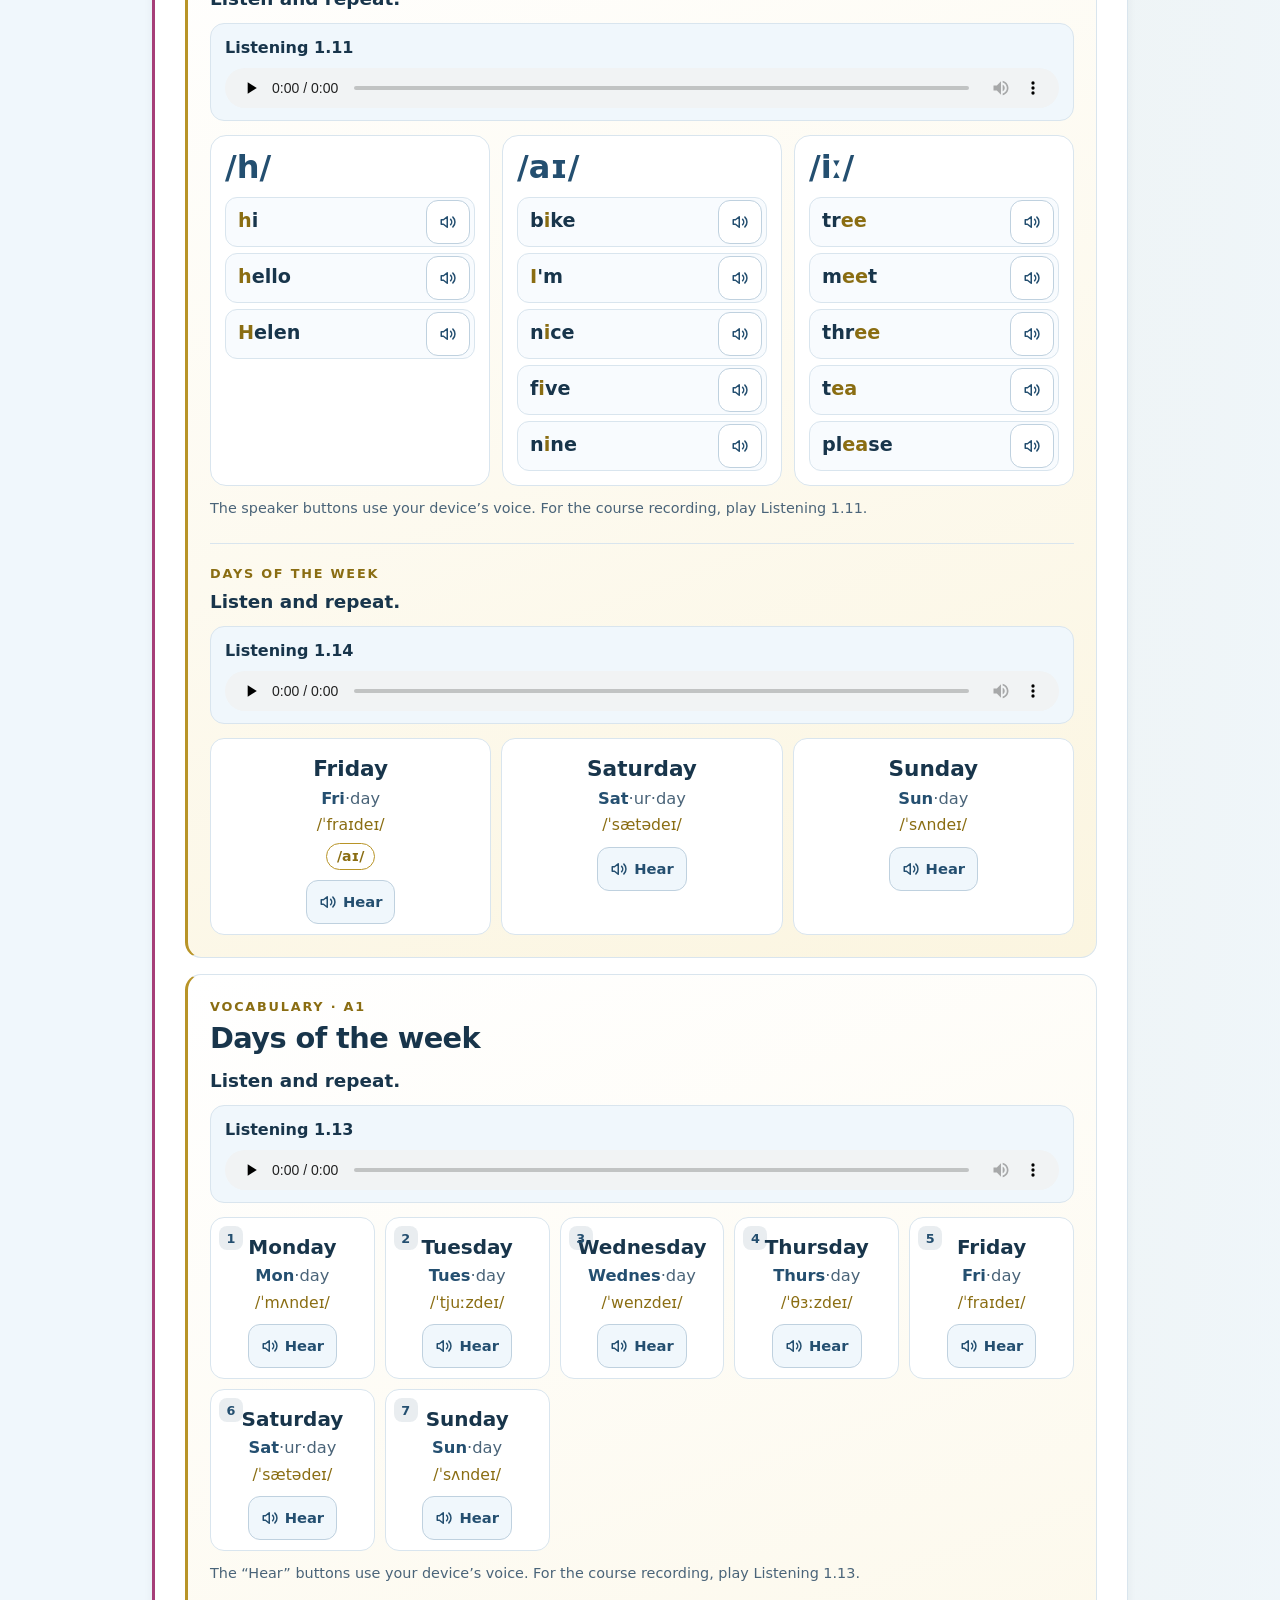
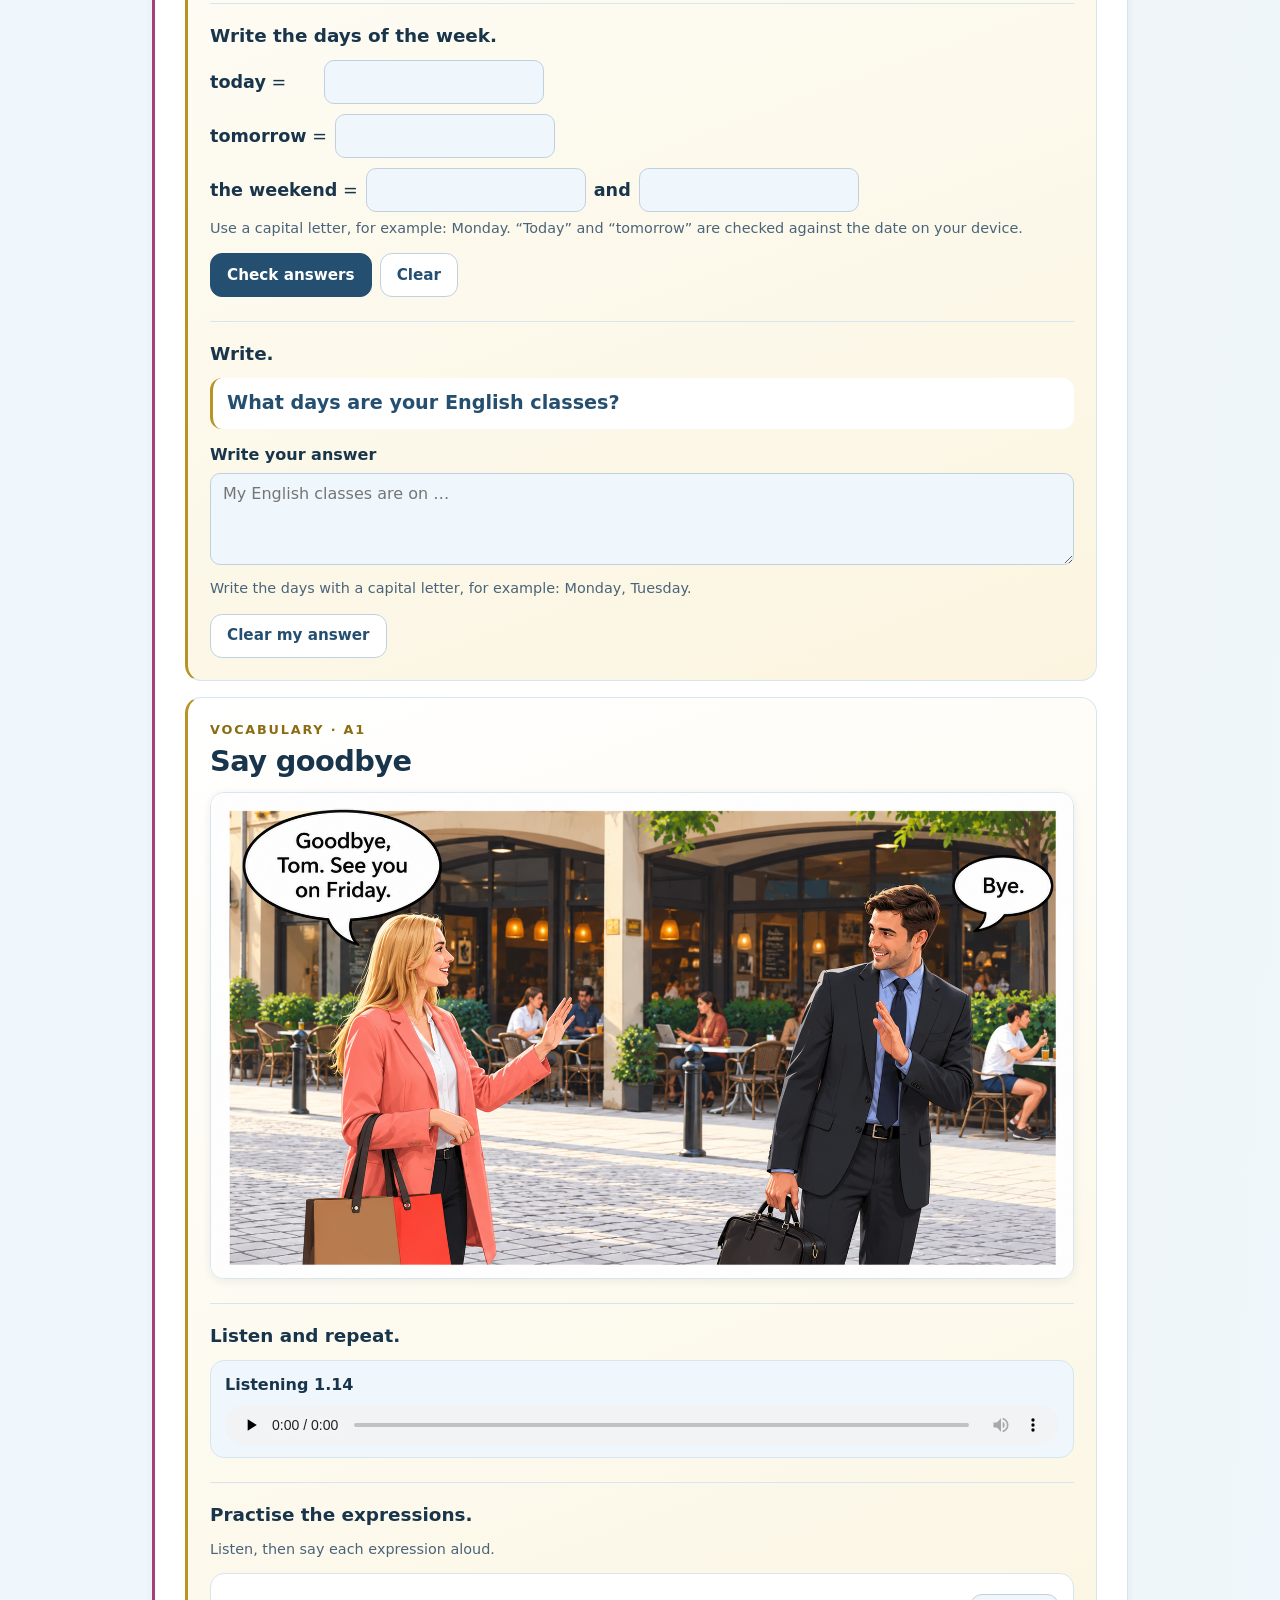
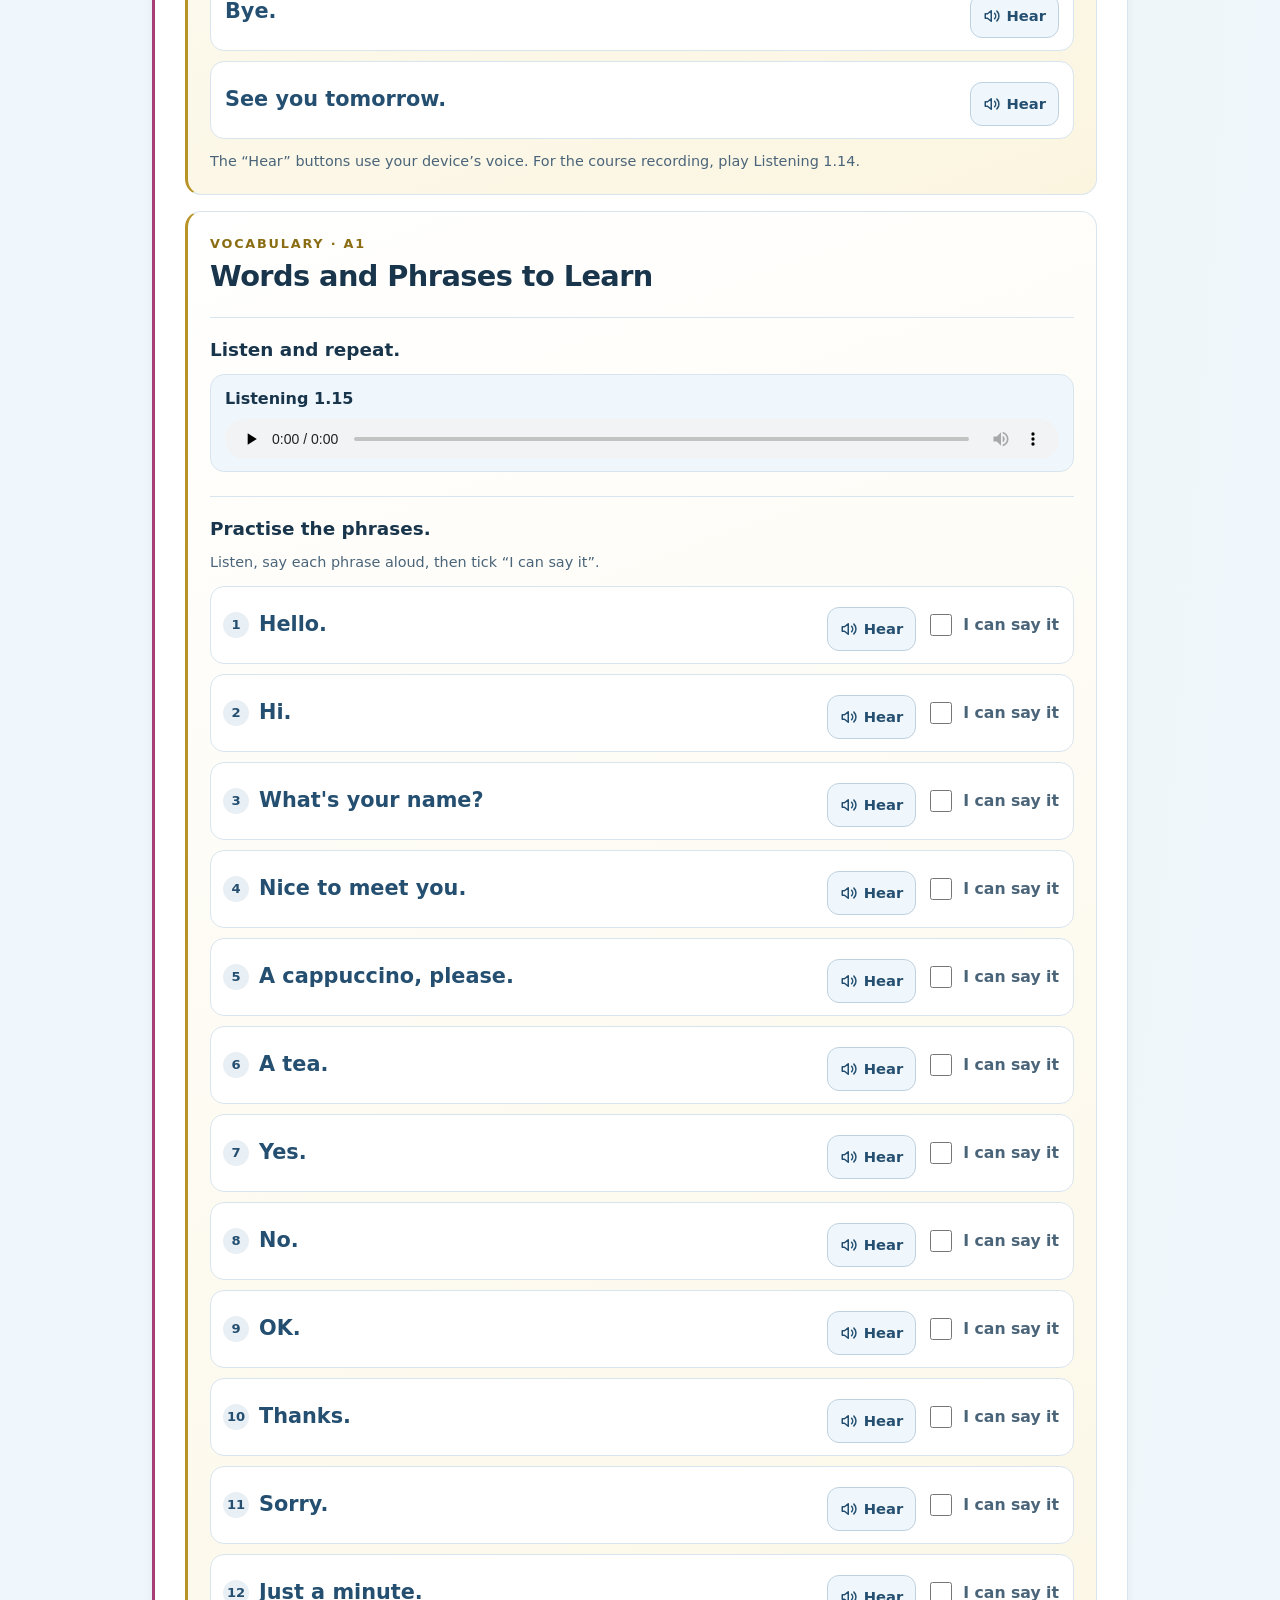
==== commit 4a11a0e5: "Add listening and speaking activities to unit-1.html" ====
--- a/unit-1.html
+++ b/unit-1.html
@@ -2442,6 +2442,97 @@
         <p class="lc-feedback phrase-progress" data-rep-progress role="status" aria-live="polite"></p>
       </div>
 
+      <div class="vocab-repeat">
+        <h4 class="vocab-sub">c. Listen and check (✓) the sentence you hear.</h4>
+        <p class="days-hint">Choose the correct sentence from Exercise 4a. The answer key has not been added yet, so the answers cannot be checked.</p>
+        <div class="audio-list">
+          <div class="audio-slot" data-audio-src="audio/unit-1/AEF3e_Starter_SB_1.28.mp3" data-label="He and she: check the sentence · Listening 1.28">
+            <div class="audio-meta"><b>Listening 1.28</b></div>
+            <audio controls preload="none" aria-label="He and she: check the sentence: Listening 1.28"></audio>
+          </div>
+        </div>
+        <fieldset class="listen-check hs-check" data-lc-noun="sentence" id="hs-check-1" data-listen-check data-correct="">
+          <legend>1. Which sentence do you hear?</legend>
+          <span class="ws-choice" role="radiogroup" aria-label="Item 1: choose a or b">
+            <label><input type="radio" name="hs-check-1" value="a"><span>a. Is he from Vietnam?</span></label>
+            <label><input type="radio" name="hs-check-1" value="b"><span>b. Is she from Vietnam?</span></label>
+          </span>
+          <div class="ws-actions">
+            <button type="button" class="ws-btn ws-btn-primary" data-lc-action="check">Check answer</button>
+            <button type="button" class="ws-btn" data-lc-action="reset">Clear</button>
+          </div>
+          <p class="lc-feedback" role="status" aria-live="polite"></p>
+        </fieldset>
+        <fieldset class="listen-check hs-check" data-lc-noun="sentence" id="hs-check-2" data-listen-check data-correct="">
+          <legend>2. Which sentence do you hear?</legend>
+          <span class="ws-choice" role="radiogroup" aria-label="Item 2: choose a or b">
+            <label><input type="radio" name="hs-check-2" value="a"><span>a. He’s from Turkey.</span></label>
+            <label><input type="radio" name="hs-check-2" value="b"><span>b. She’s from Turkey.</span></label>
+          </span>
+          <div class="ws-actions">
+            <button type="button" class="ws-btn ws-btn-primary" data-lc-action="check">Check answer</button>
+            <button type="button" class="ws-btn" data-lc-action="reset">Clear</button>
+          </div>
+          <p class="lc-feedback" role="status" aria-live="polite"></p>
+        </fieldset>
+        <fieldset class="listen-check hs-check" data-lc-noun="sentence" id="hs-check-3" data-listen-check data-correct="">
+          <legend>3. Which sentence do you hear?</legend>
+          <span class="ws-choice" role="radiogroup" aria-label="Item 3: choose a or b">
+            <label><input type="radio" name="hs-check-3" value="a"><span>a. Where’s he from?</span></label>
+            <label><input type="radio" name="hs-check-3" value="b"><span>b. Where’s she from?</span></label>
+          </span>
+          <div class="ws-actions">
+            <button type="button" class="ws-btn ws-btn-primary" data-lc-action="check">Check answer</button>
+            <button type="button" class="ws-btn" data-lc-action="reset">Clear</button>
+          </div>
+          <p class="lc-feedback" role="status" aria-live="polite"></p>
+        </fieldset>
+        <fieldset class="listen-check hs-check" data-lc-noun="sentence" id="hs-check-4" data-listen-check data-correct="">
+          <legend>4. Which sentence do you hear?</legend>
+          <span class="ws-choice" role="radiogroup" aria-label="Item 4: choose a or b">
+            <label><input type="radio" name="hs-check-4" value="a"><span>a. He’s nice.</span></label>
+            <label><input type="radio" name="hs-check-4" value="b"><span>b. She’s nice.</span></label>
+          </span>
+          <div class="ws-actions">
+            <button type="button" class="ws-btn ws-btn-primary" data-lc-action="check">Check answer</button>
+            <button type="button" class="ws-btn" data-lc-action="reset">Clear</button>
+          </div>
+          <p class="lc-feedback" role="status" aria-live="polite"></p>
+        </fieldset>
+        <fieldset class="listen-check hs-check" data-lc-noun="sentence" id="hs-check-5" data-listen-check data-correct="">
+          <legend>5. Which sentence do you hear?</legend>
+          <span class="ws-choice" role="radiogroup" aria-label="Item 5: choose a or b">
+            <label><input type="radio" name="hs-check-5" value="a"><span>a. Where is he?</span></label>
+            <label><input type="radio" name="hs-check-5" value="b"><span>b. Where is she?</span></label>
+          </span>
+          <div class="ws-actions">
+            <button type="button" class="ws-btn ws-btn-primary" data-lc-action="check">Check answer</button>
+            <button type="button" class="ws-btn" data-lc-action="reset">Clear</button>
+          </div>
+          <p class="lc-feedback" role="status" aria-live="polite"></p>
+        </fieldset>
+      </div>
+
+      <form class="vocab-repeat hs-write" id="hs-write" novalidate>
+        <h4 class="vocab-sub">d. Listen and write six sentences or questions.</h4>
+        <p class="days-hint">Play the recording and write what you hear. Sentence 1 is an example. The answer key has not been added yet, so the sentences are not checked.</p>
+        <div class="audio-list">
+          <div class="audio-slot" data-audio-src="audio/unit-1/AEF3e_Starter_SB_1.29.mp3" data-label="He and she: write the sentences · Listening 1.29">
+            <div class="audio-meta"><b>Listening 1.29</b></div>
+            <audio controls preload="none" aria-label="He and she: write the sentences: Listening 1.29"></audio>
+          </div>
+        </div>
+        <ol class="hs-write-list" aria-label="Six sentences to write">
+          <li class="hs-write-row"><label for="hsw-1"><b>1</b> Example</label><input class="ws-field" id="hsw-1" type="text" value="He’s from Vietnam." readonly aria-readonly="true"></li>
+          <li class="hs-write-row"><label for="hsw-2"><b>2</b></label><input class="ws-field" id="hsw-2" type="text" autocomplete="off" autocapitalize="sentences" spellcheck="false" placeholder="Write the sentence"></li>
+          <li class="hs-write-row"><label for="hsw-3"><b>3</b></label><input class="ws-field" id="hsw-3" type="text" autocomplete="off" autocapitalize="sentences" spellcheck="false" placeholder="Write the sentence"></li>
+          <li class="hs-write-row"><label for="hsw-4"><b>4</b></label><input class="ws-field" id="hsw-4" type="text" autocomplete="off" autocapitalize="sentences" spellcheck="false" placeholder="Write the sentence"></li>
+          <li class="hs-write-row"><label for="hsw-5"><b>5</b></label><input class="ws-field" id="hsw-5" type="text" autocomplete="off" autocapitalize="sentences" spellcheck="false" placeholder="Write the sentence"></li>
+          <li class="hs-write-row"><label for="hsw-6"><b>6</b></label><input class="ws-field" id="hsw-6" type="text" autocomplete="off" autocapitalize="sentences" spellcheck="false" placeholder="Write the sentence"></li>
+        </ol>
+        <div class="ws-actions"><button type="reset" class="ws-btn">Clear my answers</button></div>
+      </form>
+
       <div class="vocab-repeat hs-quiz" id="hs-quiz" hidden>
         <h4 class="vocab-sub">Listen and choose.</h4>
         <p class="days-hint">Press Play. You hear one sentence from a pair. Choose a or b.</p>
@@ -2450,6 +2541,61 @@
         <p class="lc-feedback" id="hs-feedback" role="status" aria-live="polite"></p>
         <p class="days-hint" id="hs-score"></p>
         <div class="ws-actions"><button type="button" class="ws-btn" id="hs-retry" hidden>Try again</button></div>
+      </div>
+    </div>
+
+    <!-- ============ LESSON 1B · SPEAKING ============ -->
+    <!-- The photos of the artists and instruments have not been supplied yet, so image placeholders are used. -->
+    <div class="activity-card vocab-activity speaking-activity" id="speaking-1b" data-rep-root>
+      <div class="vocab-heading">
+        <span class="vocab-kicker">SPEAKING · A1</span>
+        <h3>Ask and answer</h3>
+      </div>
+      <div class="vocab-repeat">
+        <h4 class="vocab-sub">Look at the photos. Ask and answer questions with a partner about the artists or instruments.</h4>
+        <div class="media-grid">
+          <figure class="media-slot" data-image-src="" data-image-alt="" data-label="Lesson 1B · Speaking photos">
+            <div class="ph" role="img" aria-label="Image placeholder: Lesson 1B, Speaking photos. Textbook photos to be added.">
+              <span class="ph-icon" aria-hidden="true">▧</span>
+              <b>Image placeholder</b>
+              <span>Lesson 1B · Speaking photos</span>
+              <small>Textbook photos to be added</small>
+            </div>
+          </figure>
+        </div>
+      </div>
+        <div class="vocab-repeat sp-example">
+          <h4 class="vocab-sub">Example 1</h4>
+          <ol class="dlg-list" aria-label="Example 1">
+            <li class="dlg-line dlg-a"><span class="dlg-who">A:</span><span class="dlg-text">Where’s he from?</span><button type="button" class="num-say" data-say="Where’s he from?" aria-label="Hear Where’s he from?"><svg viewBox="0 0 24 24" width="18" height="18" aria-hidden="true" focusable="false"><path d="M11 5 6 9H3v6h3l5 4V5Z"/><path d="M15.5 8.5a5 5 0 0 1 0 7"/><path d="M18.5 5.5a9 9 0 0 1 0 13"/></svg><span>Hear</span></button><label class="phrase-done"><input type="checkbox" data-rep aria-label="I said: Where’s he from?"> <span>Repeated</span></label></li>
+            <li class="dlg-line dlg-b"><span class="dlg-who">B:</span><span class="dlg-text">He’s from the US.</span><button type="button" class="num-say" data-say="He’s from the US." aria-label="Hear He’s from the US."><svg viewBox="0 0 24 24" width="18" height="18" aria-hidden="true" focusable="false"><path d="M11 5 6 9H3v6h3l5 4V5Z"/><path d="M15.5 8.5a5 5 0 0 1 0 7"/><path d="M18.5 5.5a9 9 0 0 1 0 13"/></svg><span>Hear</span></button><label class="phrase-done"><input type="checkbox" data-rep aria-label="I said: He’s from the US."> <span>Repeated</span></label></li>
+          </ol>
+          <p class="lc-feedback phrase-progress" data-rep-progress role="status" aria-live="polite"></p>
+        </div>
+        <div class="vocab-repeat sp-example">
+          <h4 class="vocab-sub">Example 2</h4>
+          <ol class="dlg-list" aria-label="Example 2">
+            <li class="dlg-line dlg-a"><span class="dlg-who">A:</span><span class="dlg-text">Where’s she from?</span><button type="button" class="num-say" data-say="Where’s she from?" aria-label="Hear Where’s she from?"><svg viewBox="0 0 24 24" width="18" height="18" aria-hidden="true" focusable="false"><path d="M11 5 6 9H3v6h3l5 4V5Z"/><path d="M15.5 8.5a5 5 0 0 1 0 7"/><path d="M18.5 5.5a9 9 0 0 1 0 13"/></svg><span>Hear</span></button><label class="phrase-done"><input type="checkbox" data-rep aria-label="I said: Where’s she from?"> <span>Repeated</span></label></li>
+            <li class="dlg-line dlg-b"><span class="dlg-who">B:</span><span class="dlg-text">She’s from Turkey.</span><button type="button" class="num-say" data-say="She’s from Turkey." aria-label="Hear She’s from Turkey."><svg viewBox="0 0 24 24" width="18" height="18" aria-hidden="true" focusable="false"><path d="M11 5 6 9H3v6h3l5 4V5Z"/><path d="M15.5 8.5a5 5 0 0 1 0 7"/><path d="M18.5 5.5a9 9 0 0 1 0 13"/></svg><span>Hear</span></button><label class="phrase-done"><input type="checkbox" data-rep aria-label="I said: She’s from Turkey."> <span>Repeated</span></label></li>
+          </ol>
+          <p class="lc-feedback phrase-progress" data-rep-progress role="status" aria-live="polite"></p>
+        </div>
+        <div class="vocab-repeat sp-example">
+          <h4 class="vocab-sub">Example 3</h4>
+          <ol class="dlg-list" aria-label="Example 3">
+            <li class="dlg-line dlg-a"><span class="dlg-who">A:</span><span class="dlg-text">Where’s it from?</span><button type="button" class="num-say" data-say="Where’s it from?" aria-label="Hear Where’s it from?"><svg viewBox="0 0 24 24" width="18" height="18" aria-hidden="true" focusable="false"><path d="M11 5 6 9H3v6h3l5 4V5Z"/><path d="M15.5 8.5a5 5 0 0 1 0 7"/><path d="M18.5 5.5a9 9 0 0 1 0 13"/></svg><span>Hear</span></button><label class="phrase-done"><input type="checkbox" data-rep aria-label="I said: Where’s it from?"> <span>Repeated</span></label></li>
+            <li class="dlg-line dlg-b"><span class="dlg-who">B:</span><span class="dlg-text">It’s from China.</span><button type="button" class="num-say" data-say="It’s from China." aria-label="Hear It’s from China."><svg viewBox="0 0 24 24" width="18" height="18" aria-hidden="true" focusable="false"><path d="M11 5 6 9H3v6h3l5 4V5Z"/><path d="M15.5 8.5a5 5 0 0 1 0 7"/><path d="M18.5 5.5a9 9 0 0 1 0 13"/></svg><span>Hear</span></button><label class="phrase-done"><input type="checkbox" data-rep aria-label="I said: It’s from China."> <span>Repeated</span></label></li>
+          </ol>
+          <p class="lc-feedback phrase-progress" data-rep-progress role="status" aria-live="polite"></p>
+        </div>
+      <div class="vocab-repeat">
+        <h4 class="vocab-sub">Now practise with a partner.</h4>
+        <ol class="wi-steps">
+          <li>Look at a photo. Student A asks: “Where’s he / she / it from?”</li>
+          <li>Student B answers: “He’s / She’s / It’s from …”</li>
+          <li>Change roles and choose another photo.</li>
+        </ol>
+        <p class="num-note" data-say-note hidden>The “Hear” buttons use your device’s voice.</p>
       </div>
     </div>
 
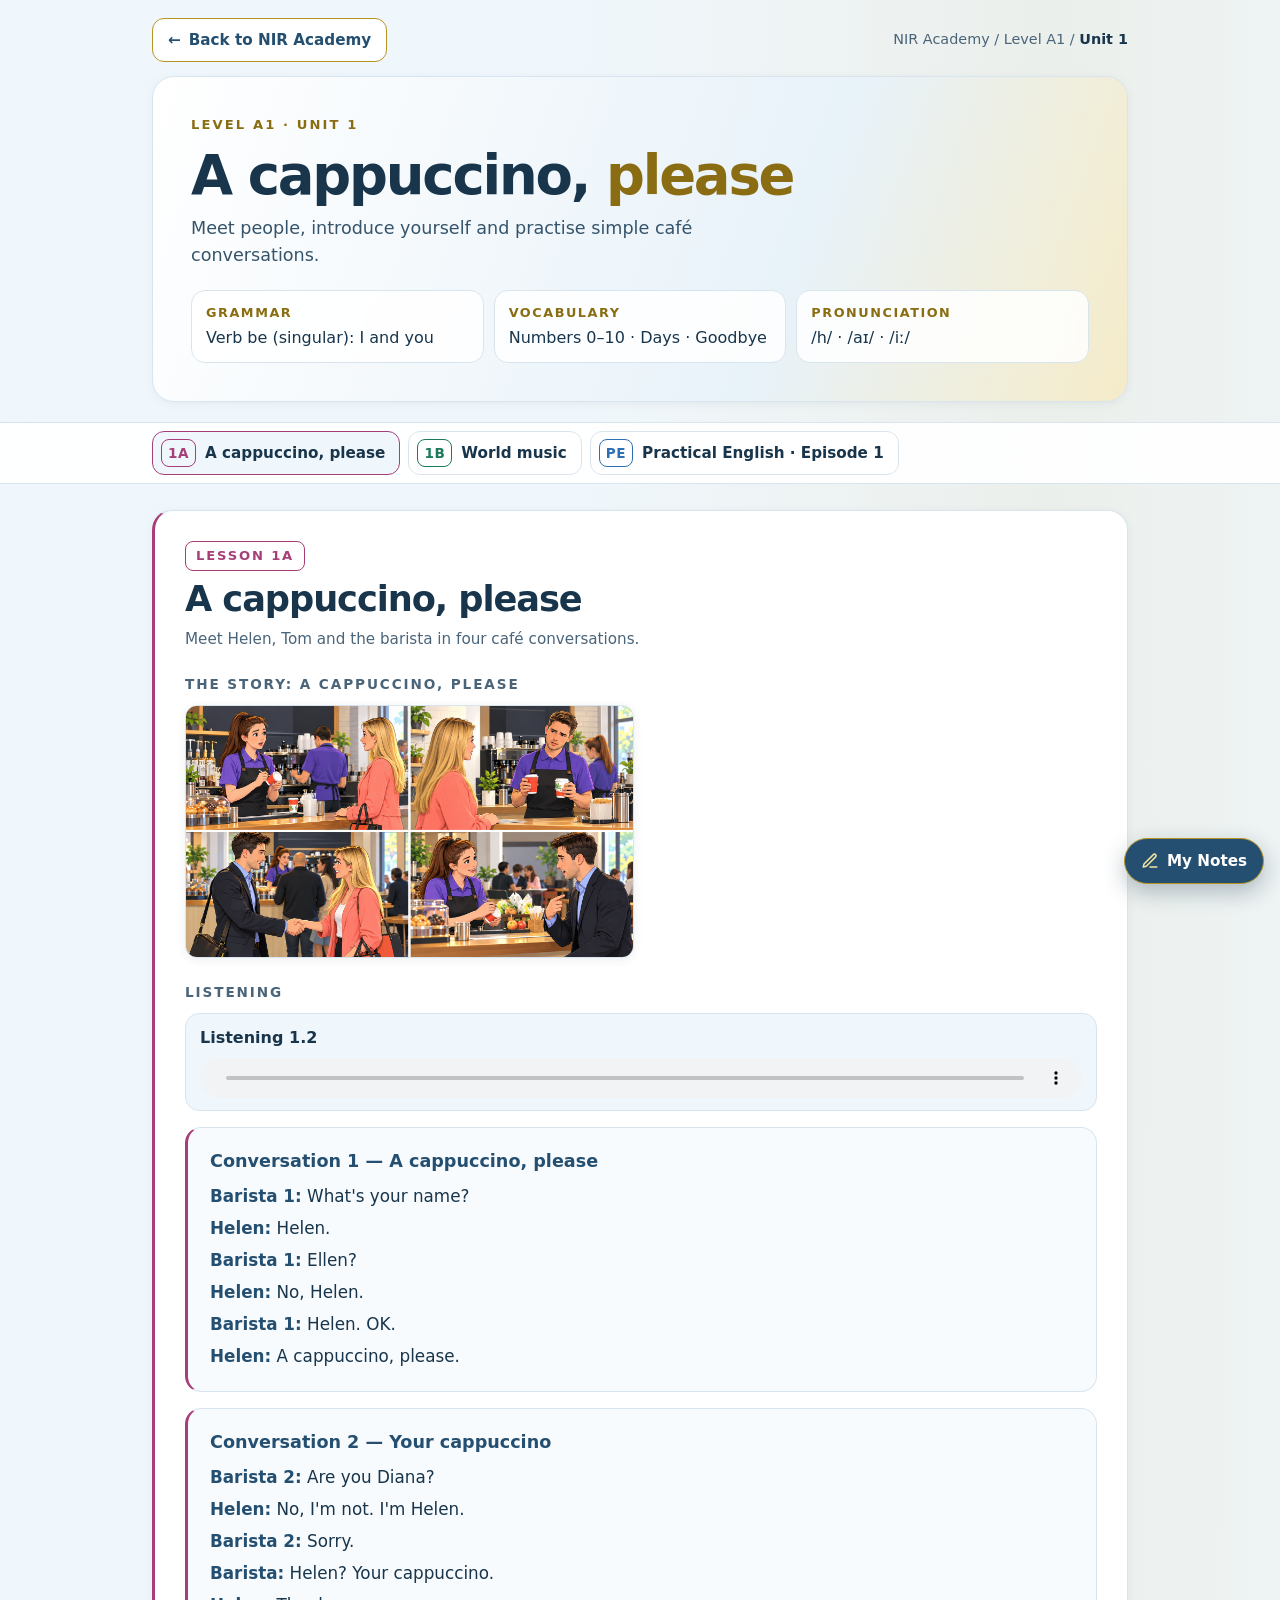
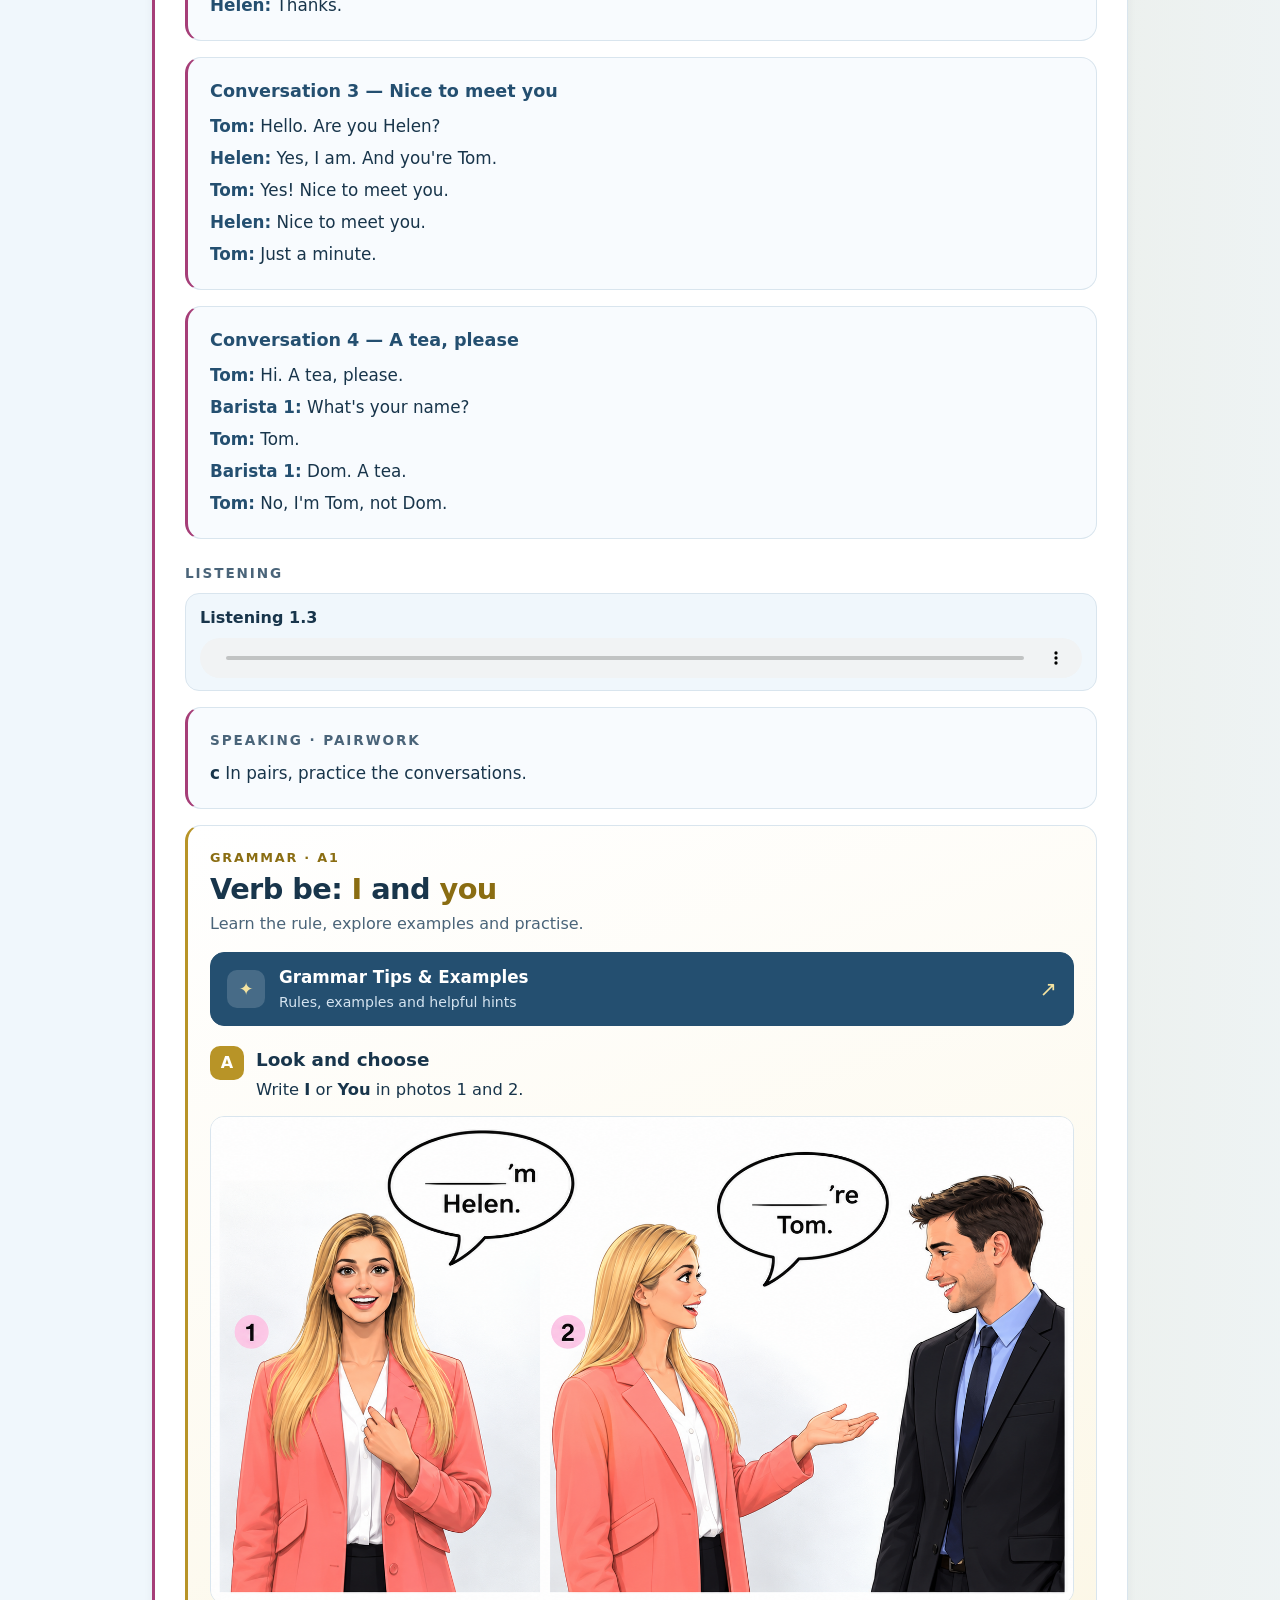
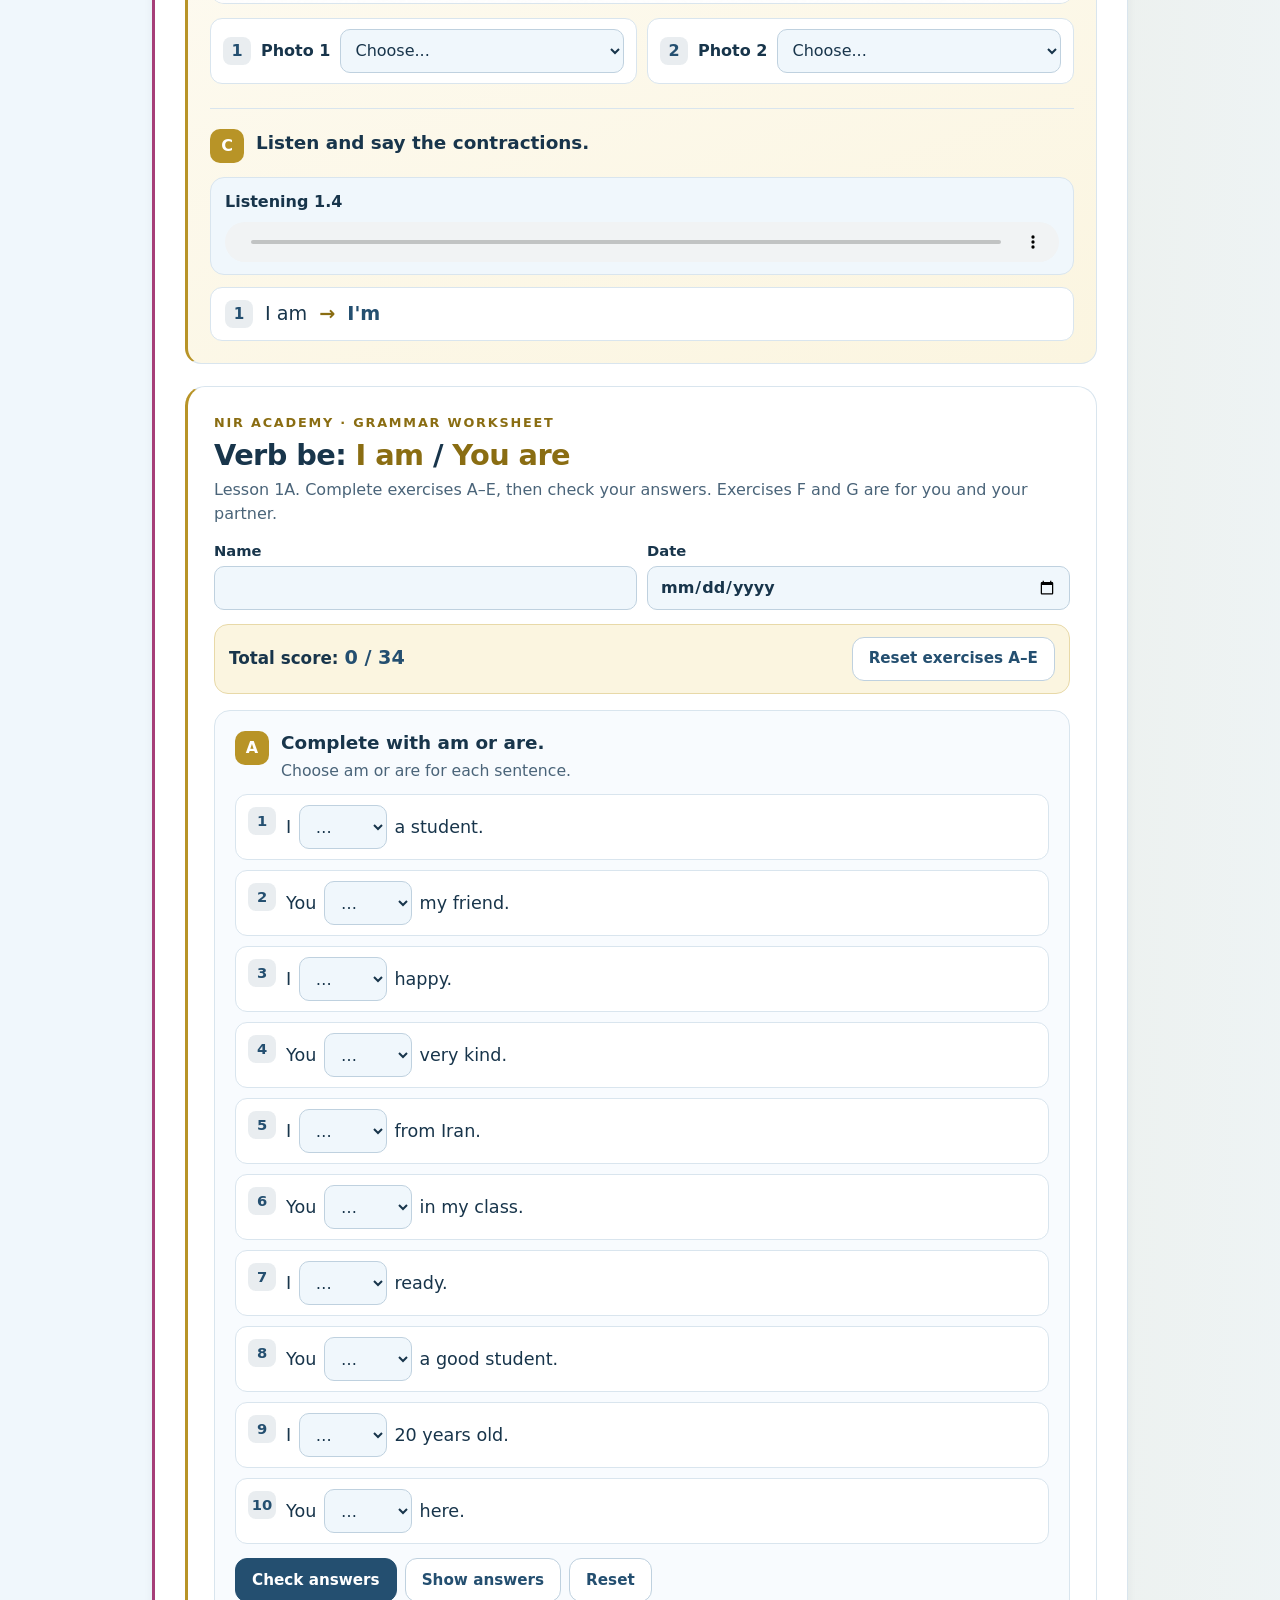
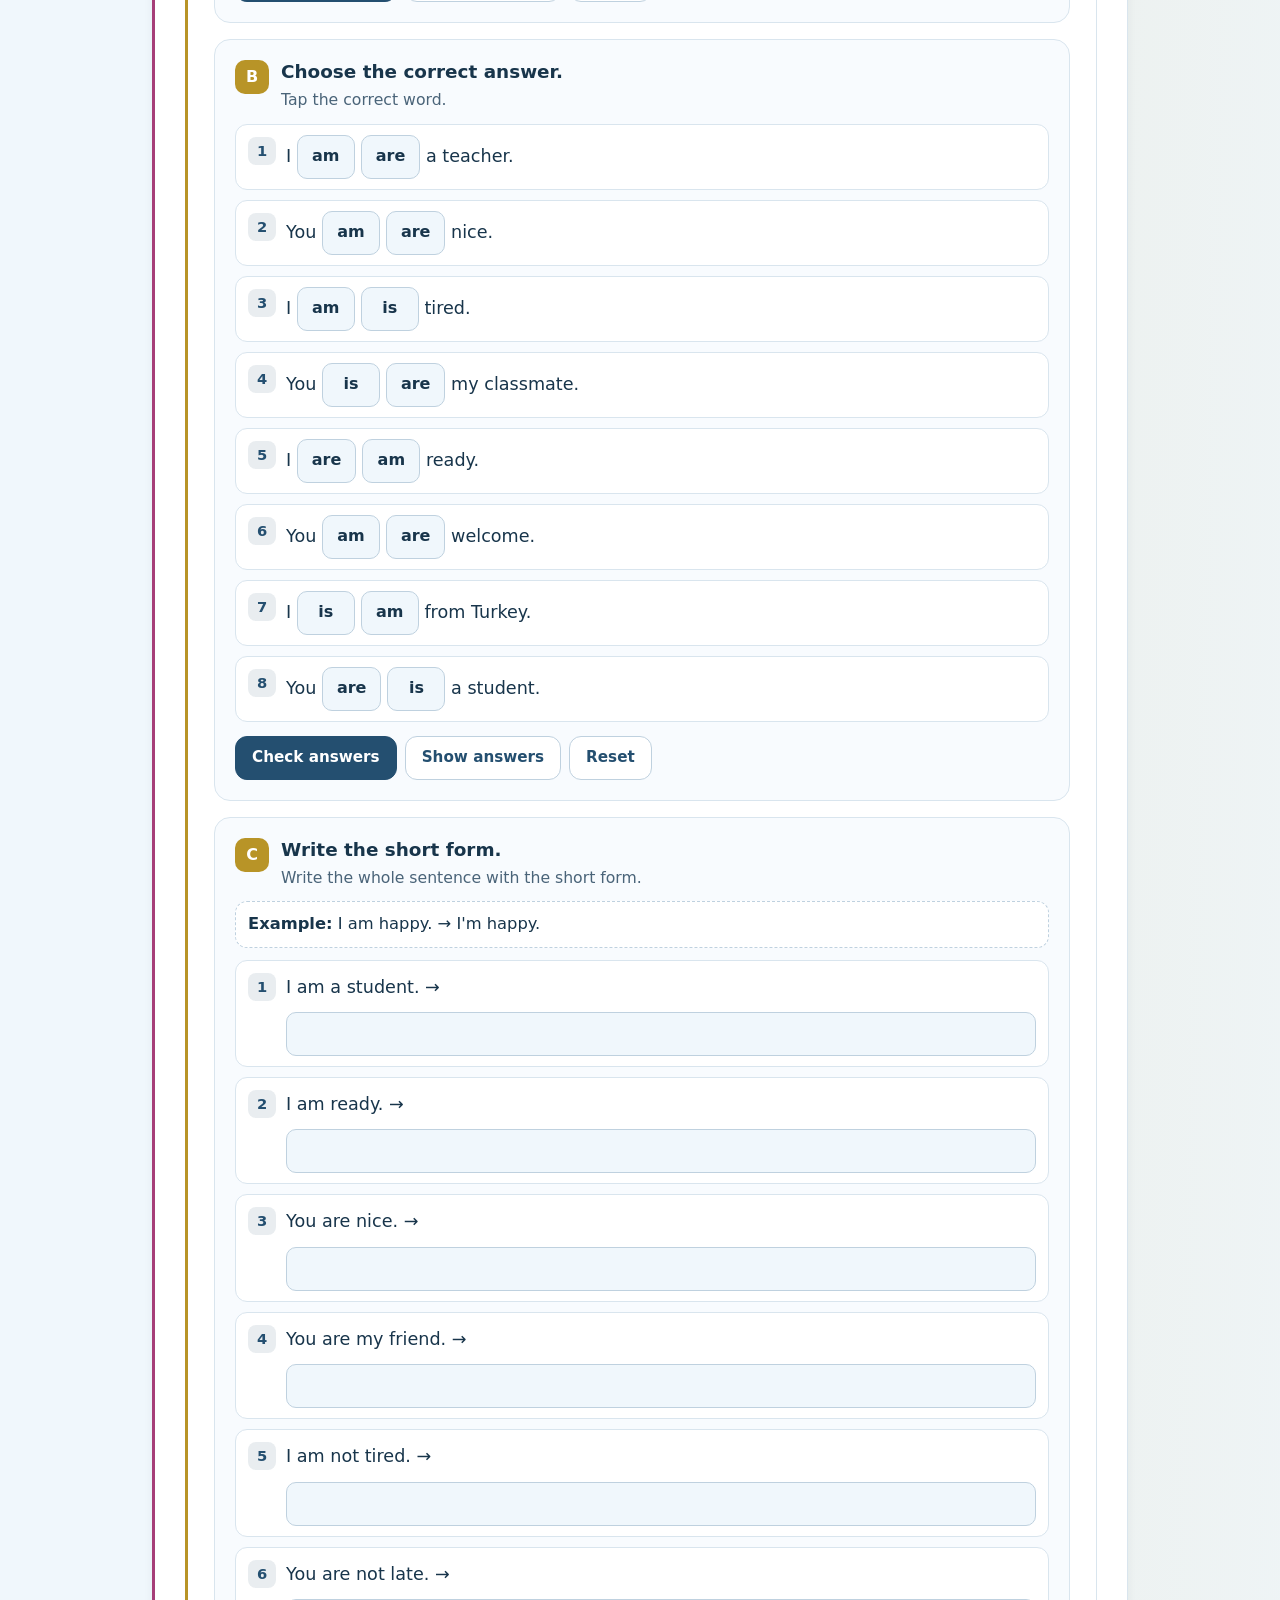
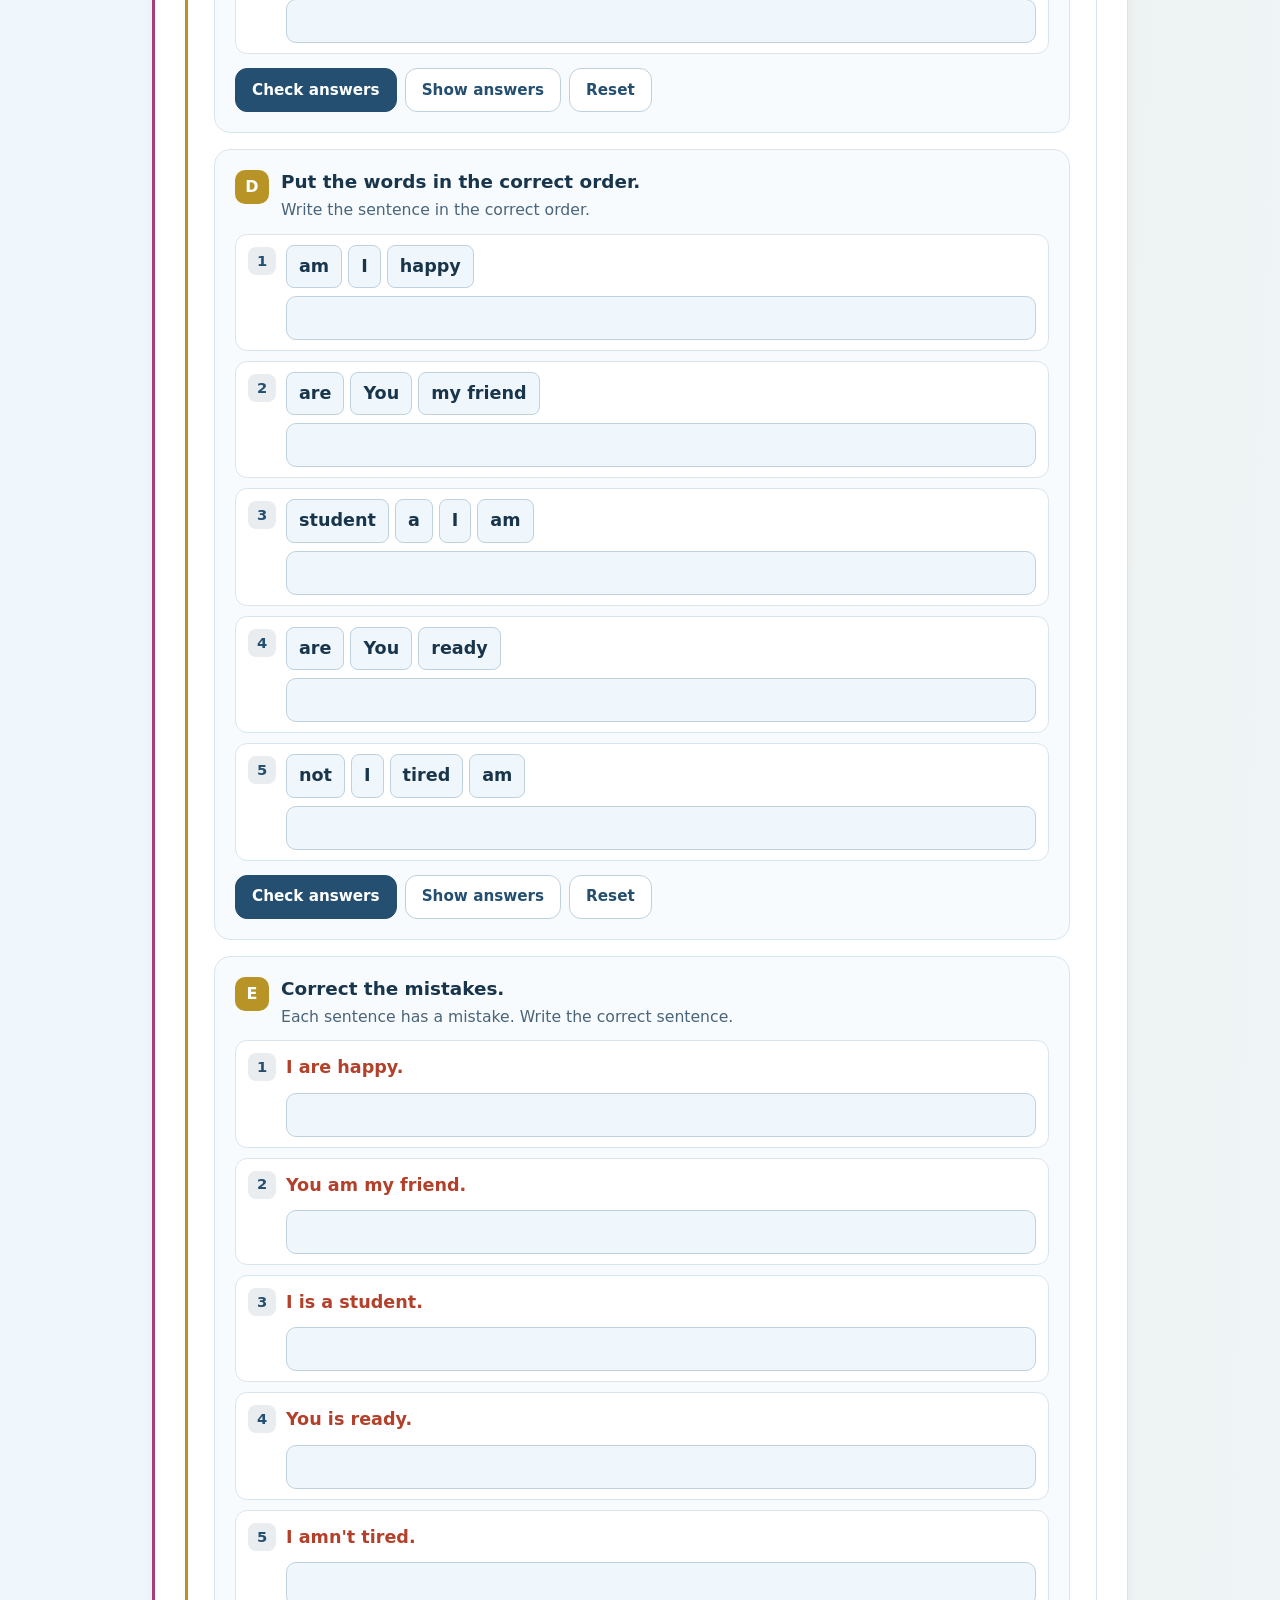
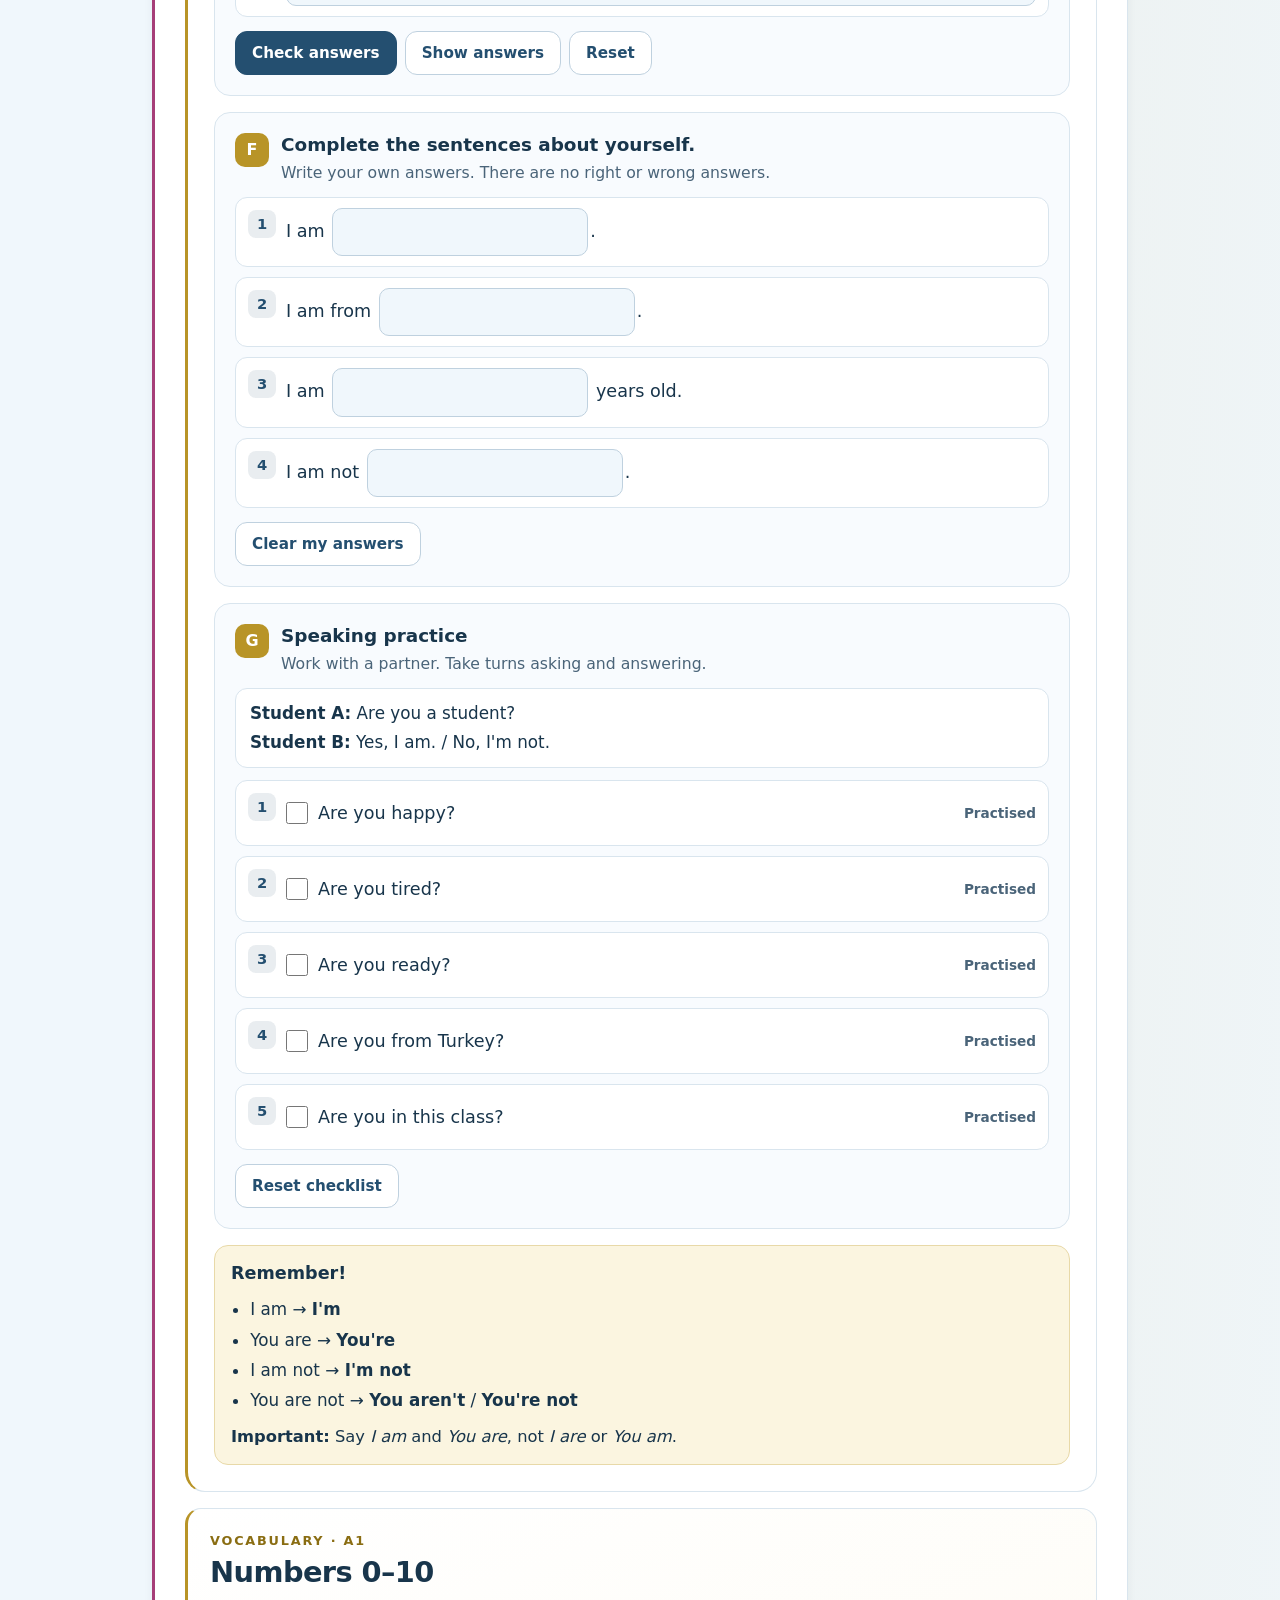
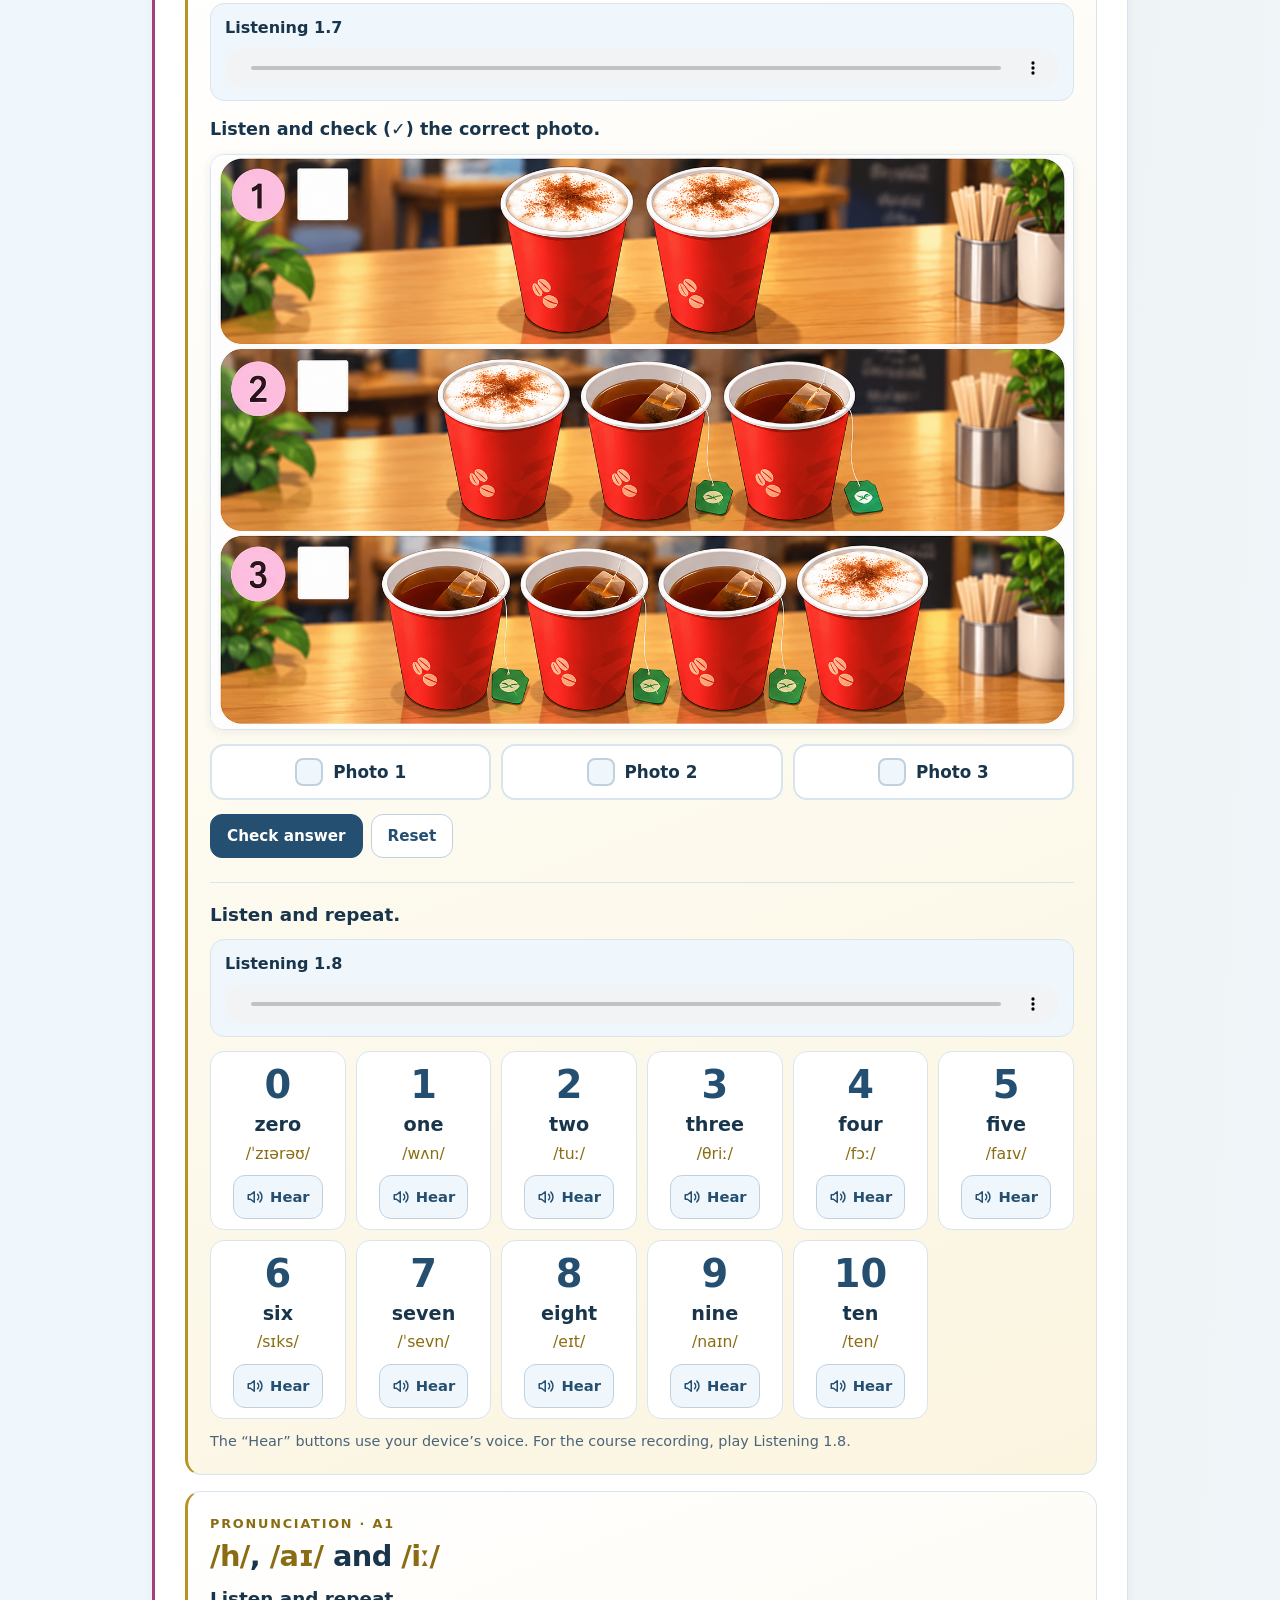
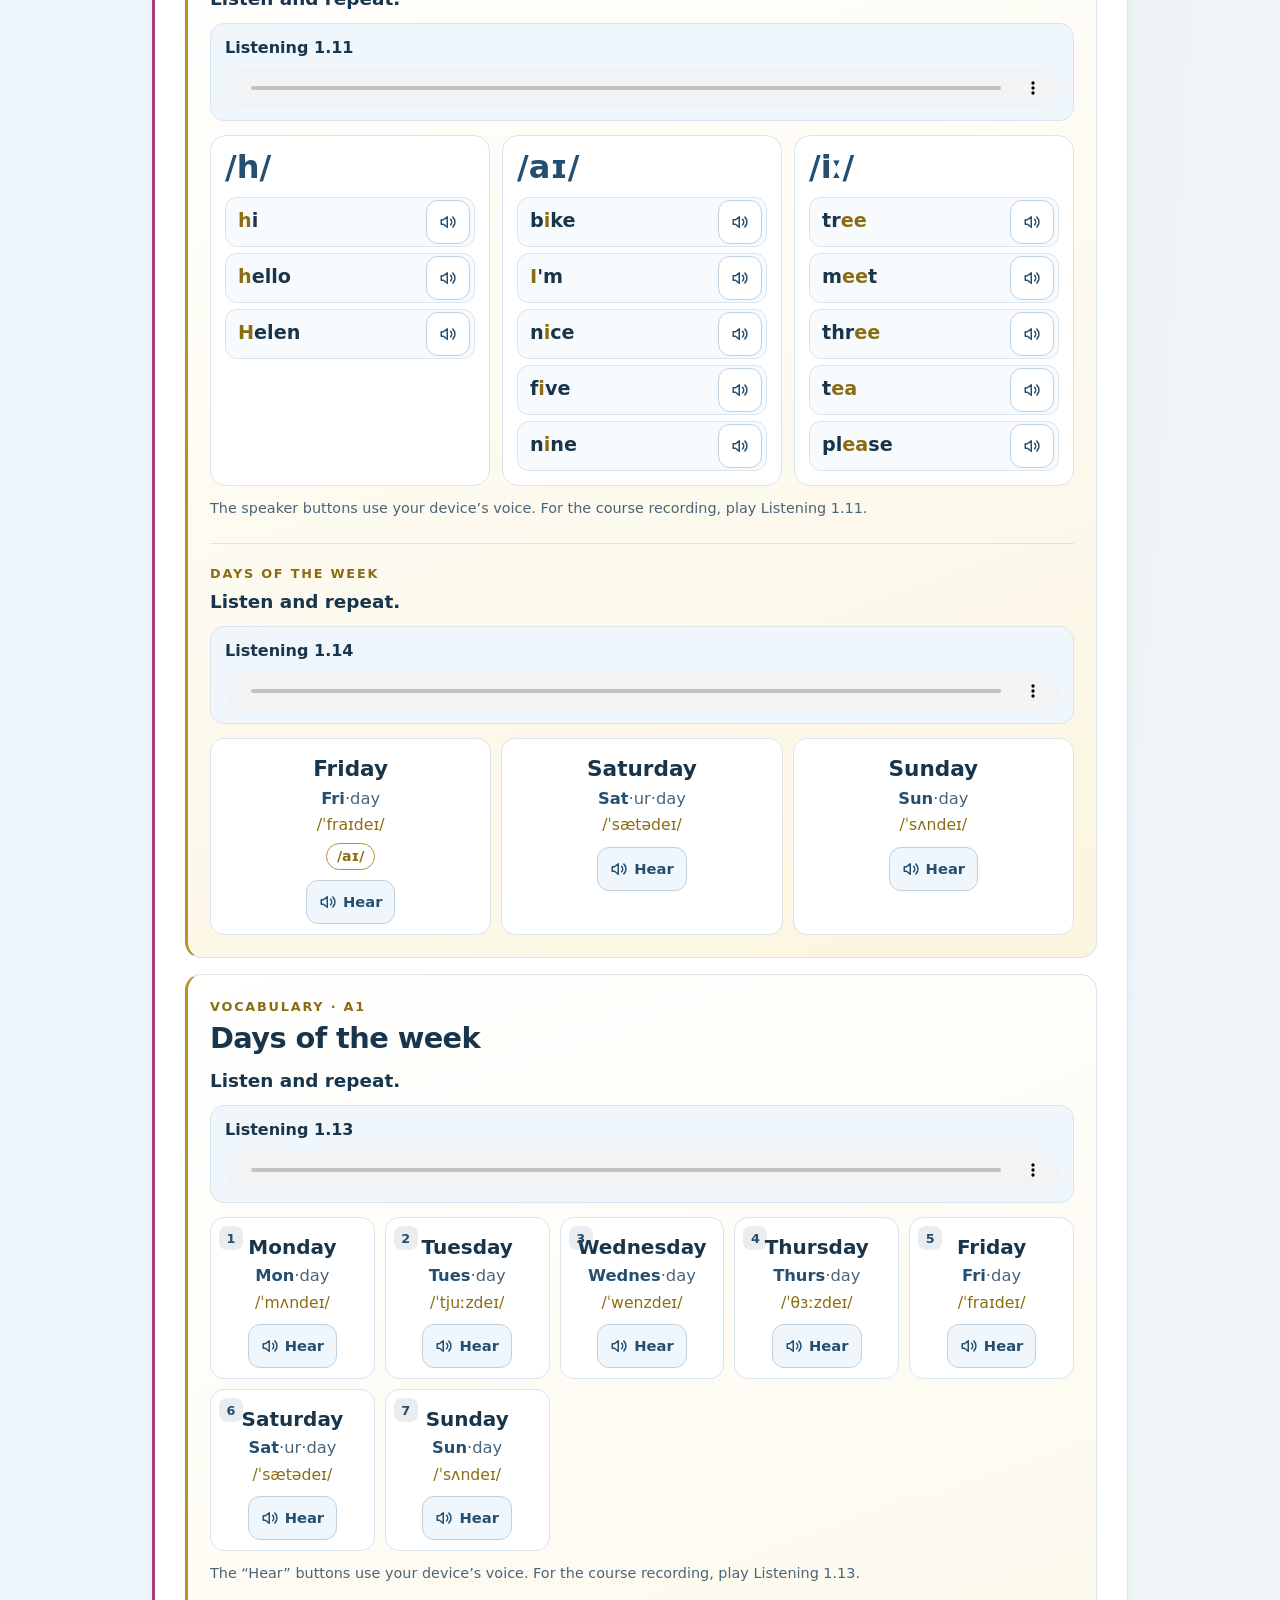
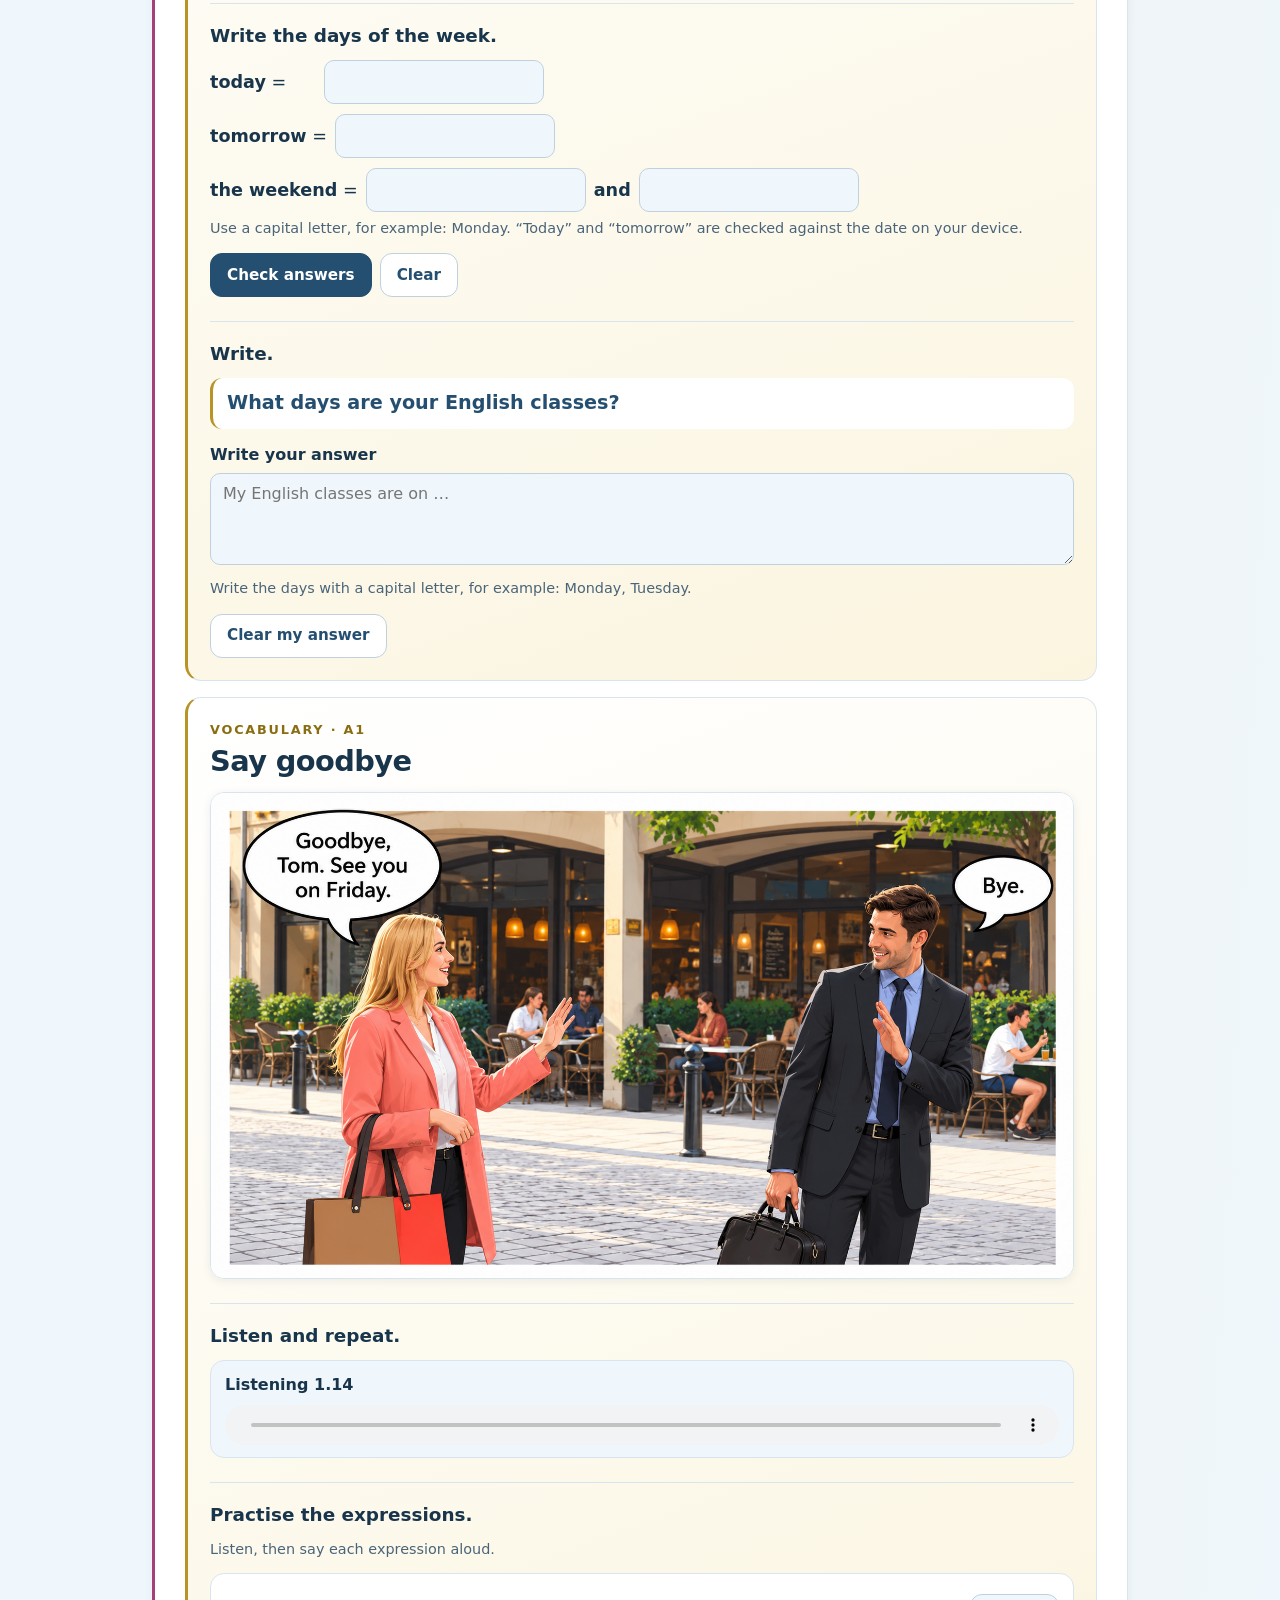
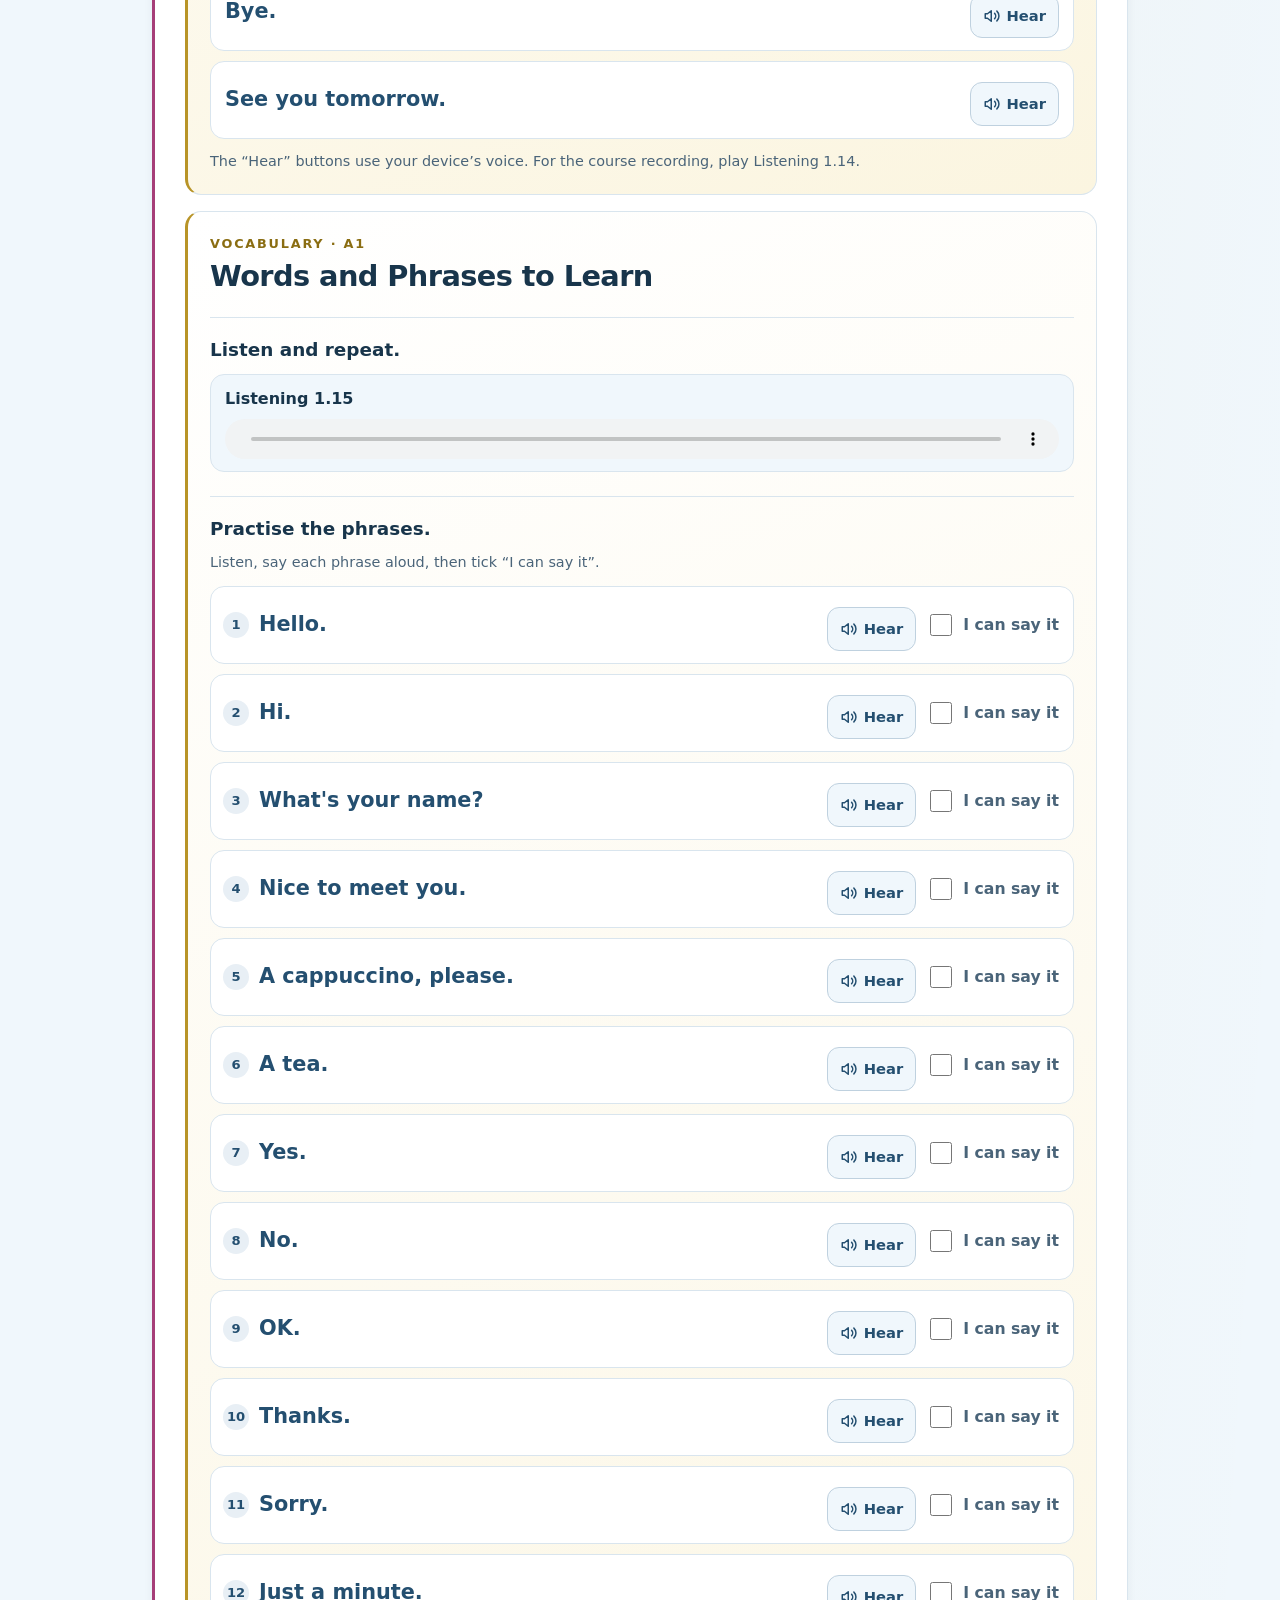
==== commit 664aa554: "Update Speaking activity image in unit-1.html Replaced image placeholder with actual image for Speak" ====
--- a/unit-1.html
+++ b/unit-1.html
@@ -2545,7 +2545,7 @@
     </div>
 
     <!-- ============ LESSON 1B · SPEAKING ============ -->
-    <!-- The photos of the artists and instruments have not been supplied yet, so image placeholders are used. -->
+    <!-- Photos: images/unit-1/image6.png -->
     <div class="activity-card vocab-activity speaking-activity" id="speaking-1b" data-rep-root>
       <div class="vocab-heading">
         <span class="vocab-kicker">SPEAKING · A1</span>
@@ -2554,13 +2554,8 @@
       <div class="vocab-repeat">
         <h4 class="vocab-sub">Look at the photos. Ask and answer questions with a partner about the artists or instruments.</h4>
         <div class="media-grid">
-          <figure class="media-slot" data-image-src="" data-image-alt="" data-label="Lesson 1B · Speaking photos">
-            <div class="ph" role="img" aria-label="Image placeholder: Lesson 1B, Speaking photos. Textbook photos to be added.">
-              <span class="ph-icon" aria-hidden="true">▧</span>
-              <b>Image placeholder</b>
-              <span>Lesson 1B · Speaking photos</span>
-              <small>Textbook photos to be added</small>
-            </div>
+          <figure class="vocab-image">
+            <img src="images/unit-1/image6.png" alt="Photos of artists and instruments for the Speaking activity" loading="lazy">
           </figure>
         </div>
       </div>
--- a/unit-1.css
+++ b/unit-1.css
@@ -472,3 +472,16 @@
 .hs-line.is-done{background:#F1FAF5}
 .heshe-activity em{font-style:normal;color:var(--gold2)}
 @media(max-width:480px){.hs-pair{padding-left:44px}.hs-line .phrase-done{margin-left:auto}}
+/* lesson 1B: he/she check + dictation, speaking */
+.hs-check{margin:14px 0 0;padding:12px 14px;border:1px solid var(--line);border-radius:14px;background:#fff;min-width:0;box-sizing:border-box}
+.hs-check legend{padding:0 6px;font-weight:800;font-size:1.02rem}
+.hs-check .ws-choice{display:grid;gap:8px;margin-top:6px}
+.hs-check .ws-choice span{min-width:0;text-align:left;overflow-wrap:anywhere}
+.hs-check .ws-choice label.is-correct span{border-color:#1F7A56;background:#E8F5EE}
+.hs-check .ws-choice label.is-wrong span{border-color:#B3402A;background:#FBEDEA}
+.hs-write-list{list-style:none;margin:12px 0 0;padding:0;display:grid;gap:10px}
+.hs-write-row{display:flex;flex-wrap:wrap;align-items:center;gap:6px 12px;min-width:0}
+.hs-write-row>label{flex:0 0 100%;font-weight:700}
+.hs-write-row .ws-field{flex:1 1 200px;min-width:0;box-sizing:border-box;width:auto;max-width:420px}
+.hs-write-row .ws-field[readonly]{background:#EEF3F7;color:var(--muted)}
+.sp-example .dlg-line{margin-top:8px}
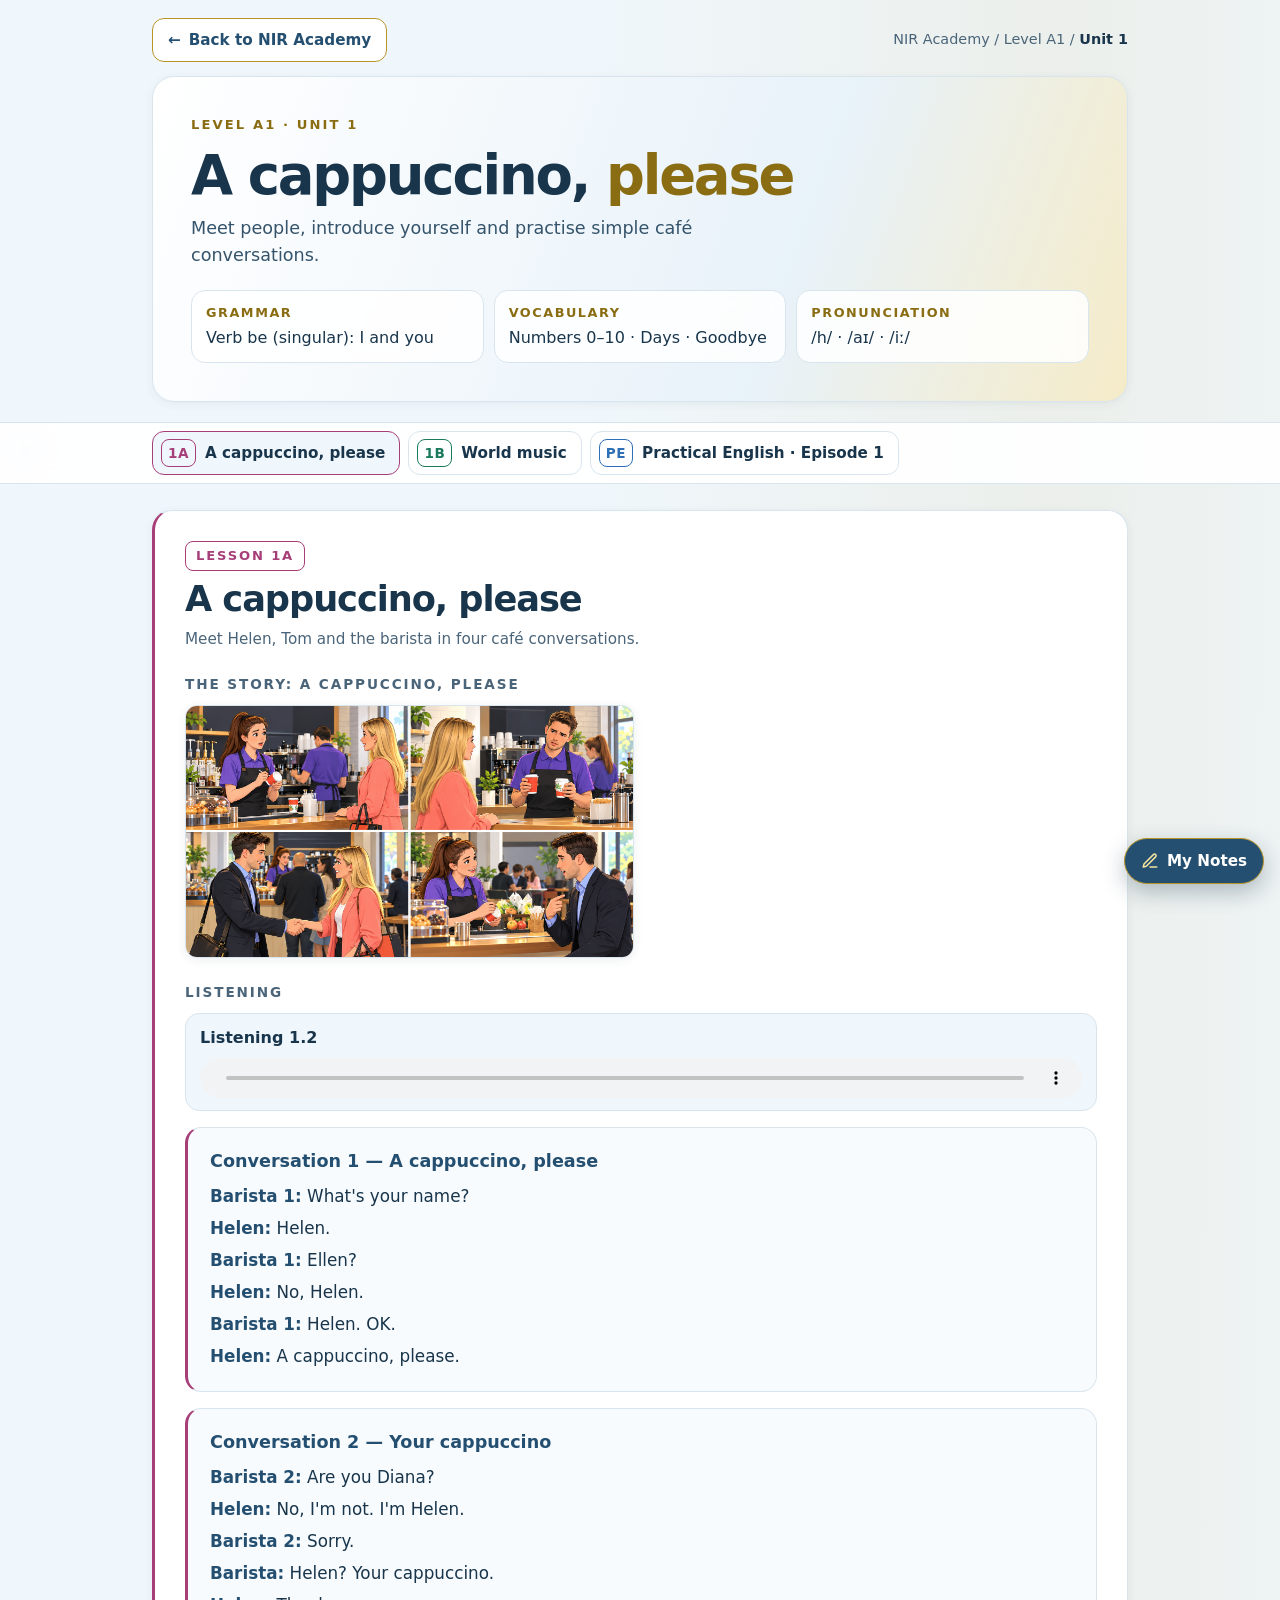
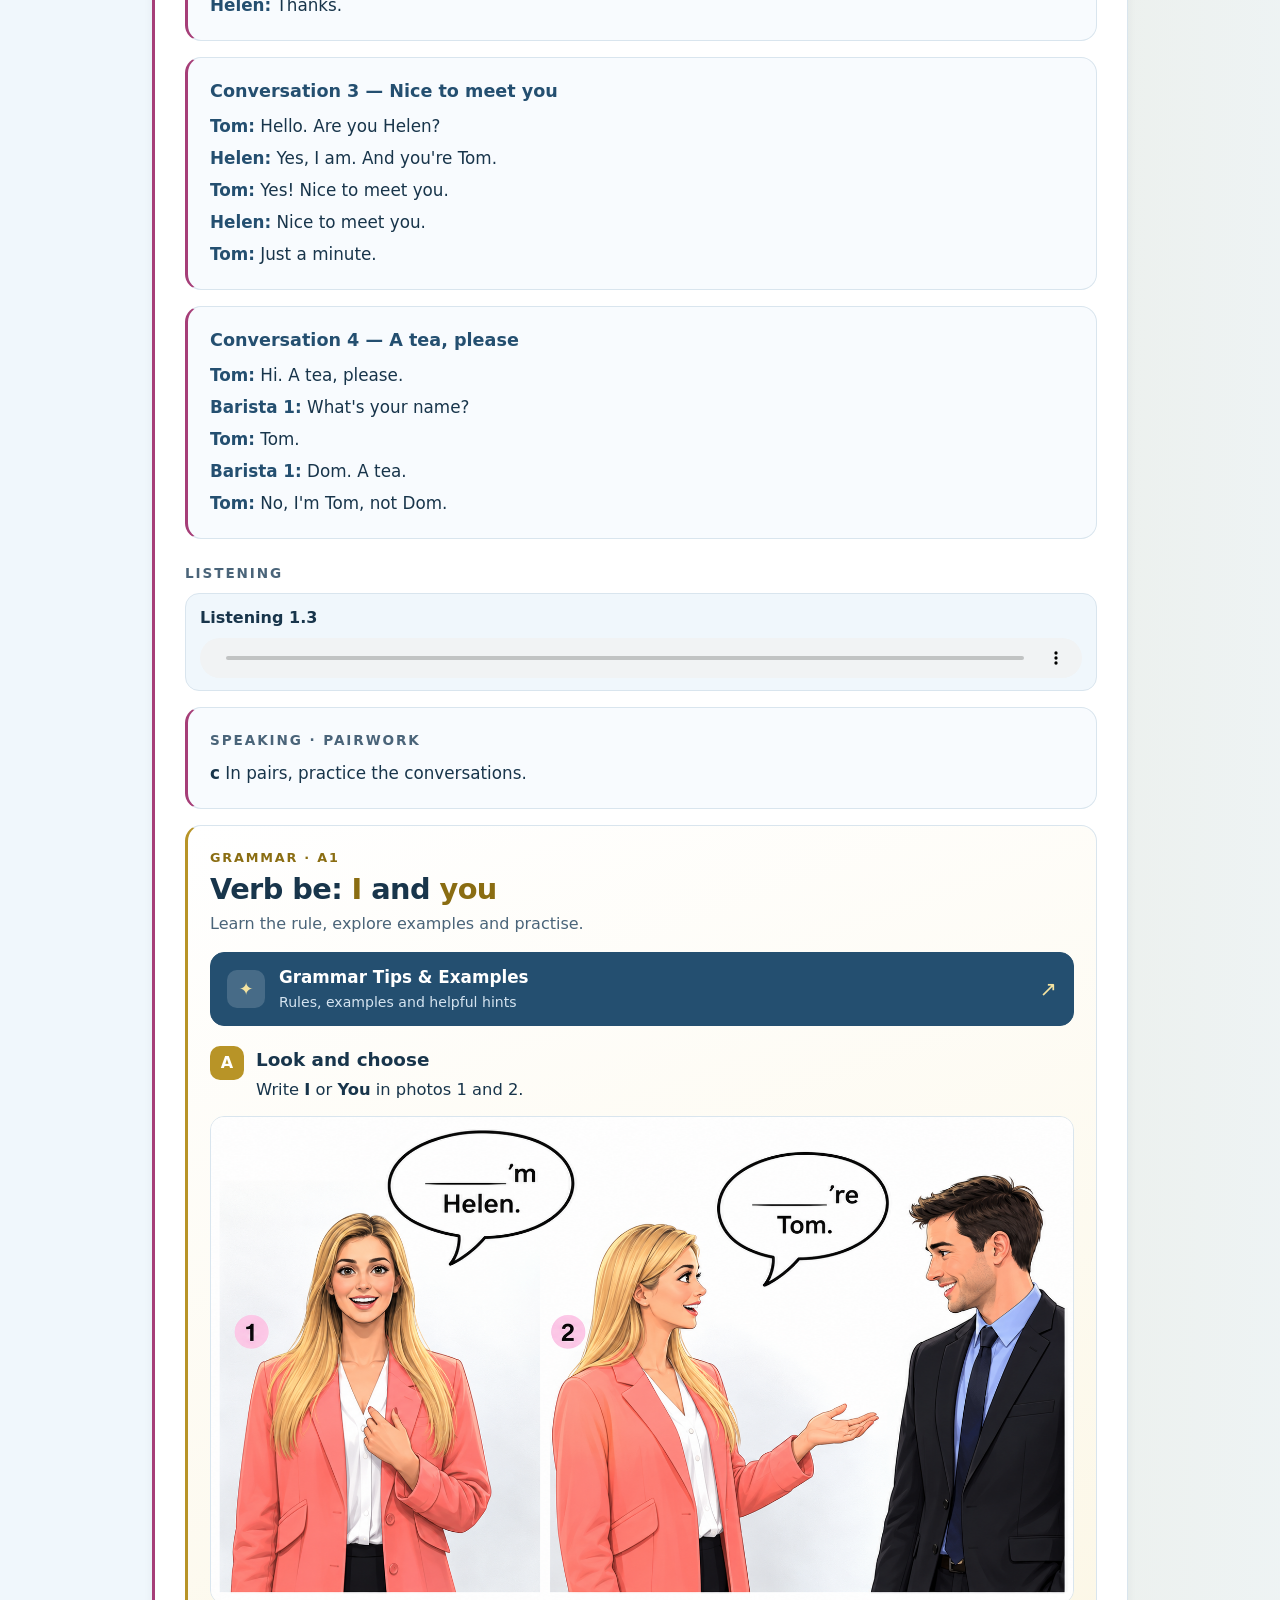
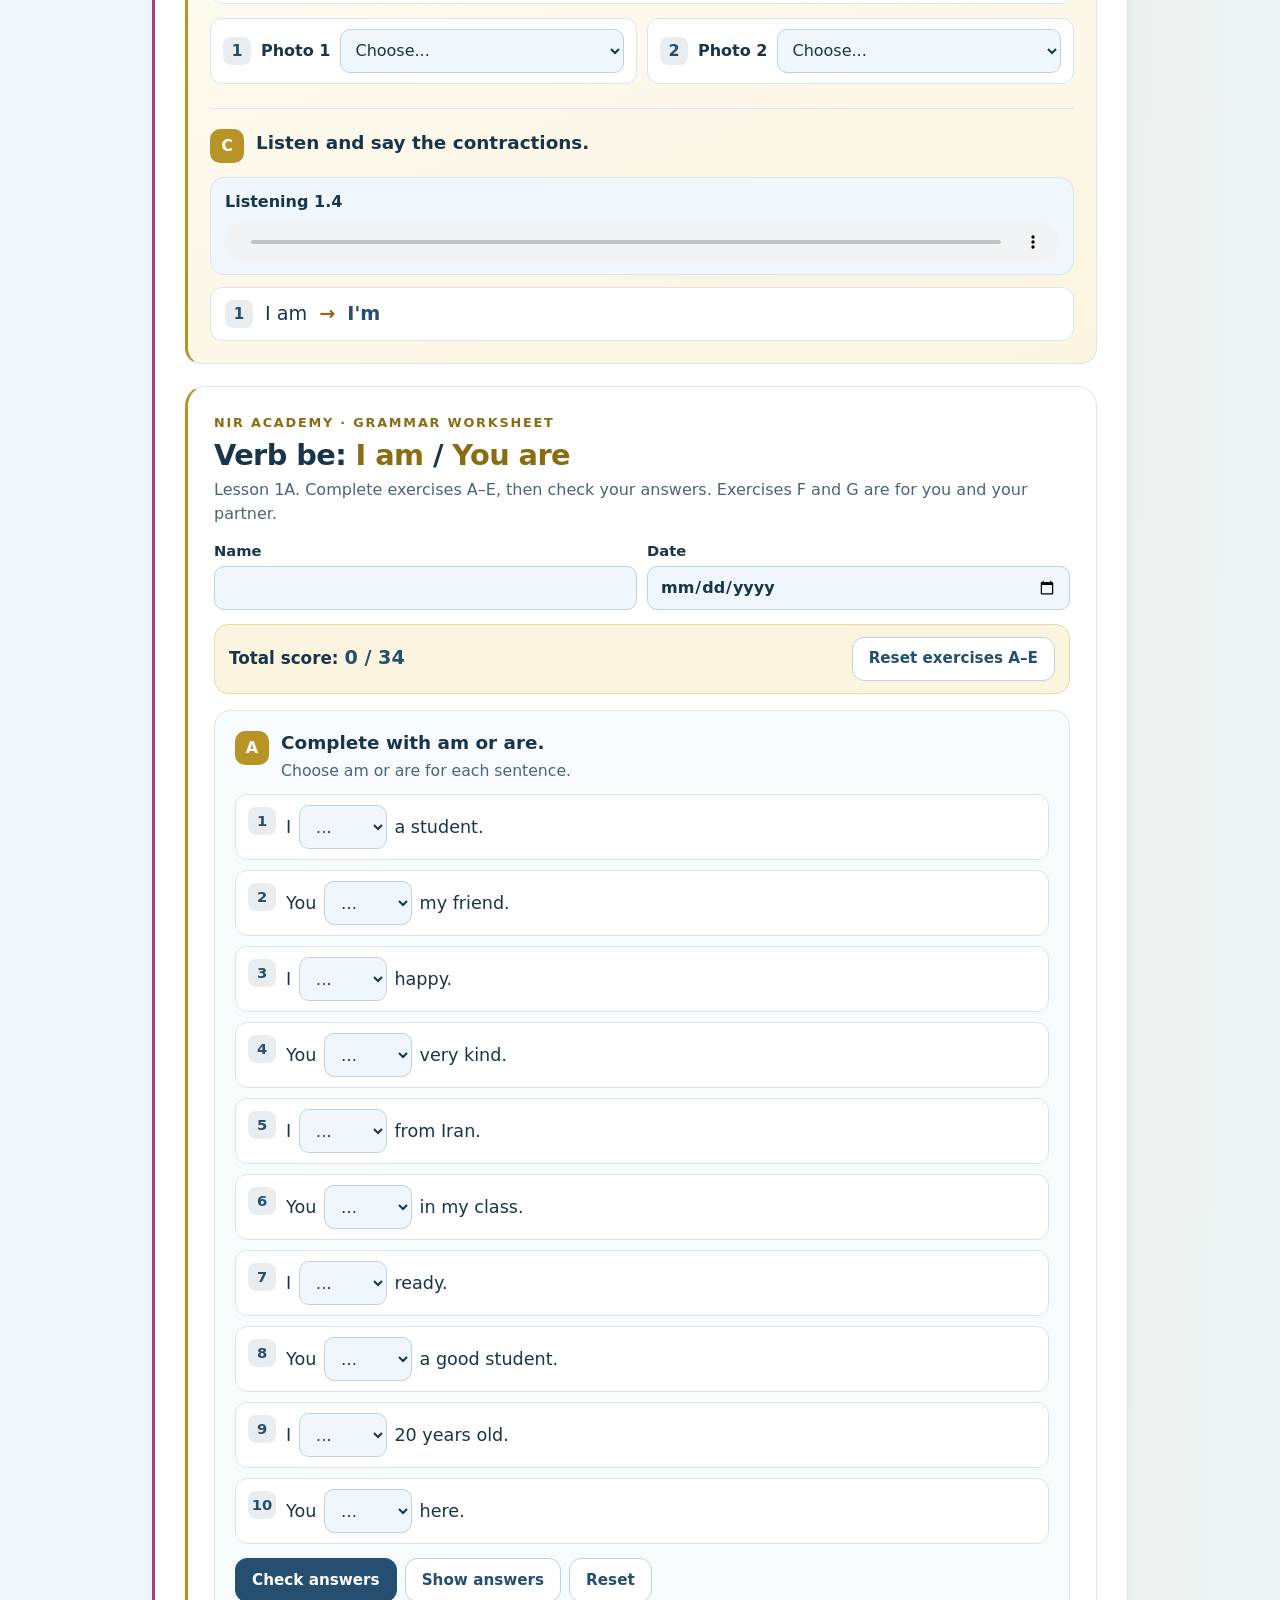
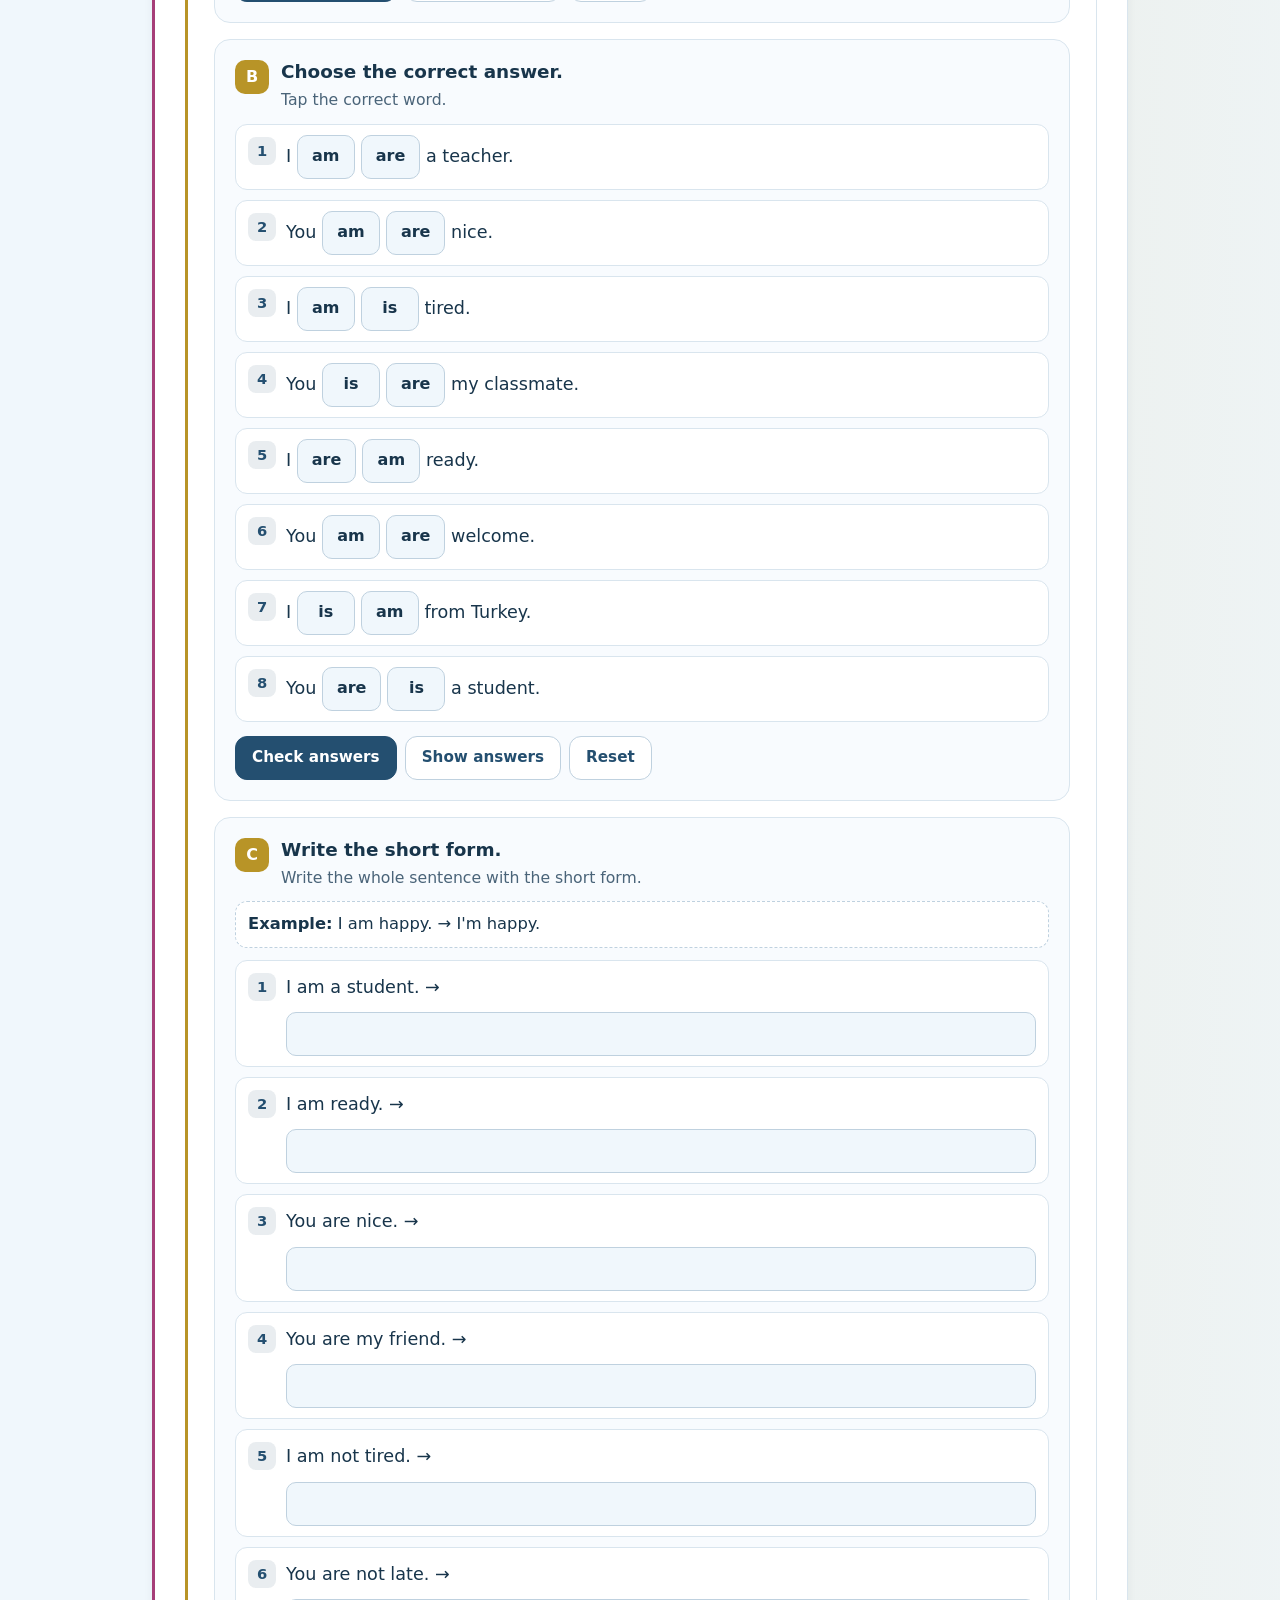
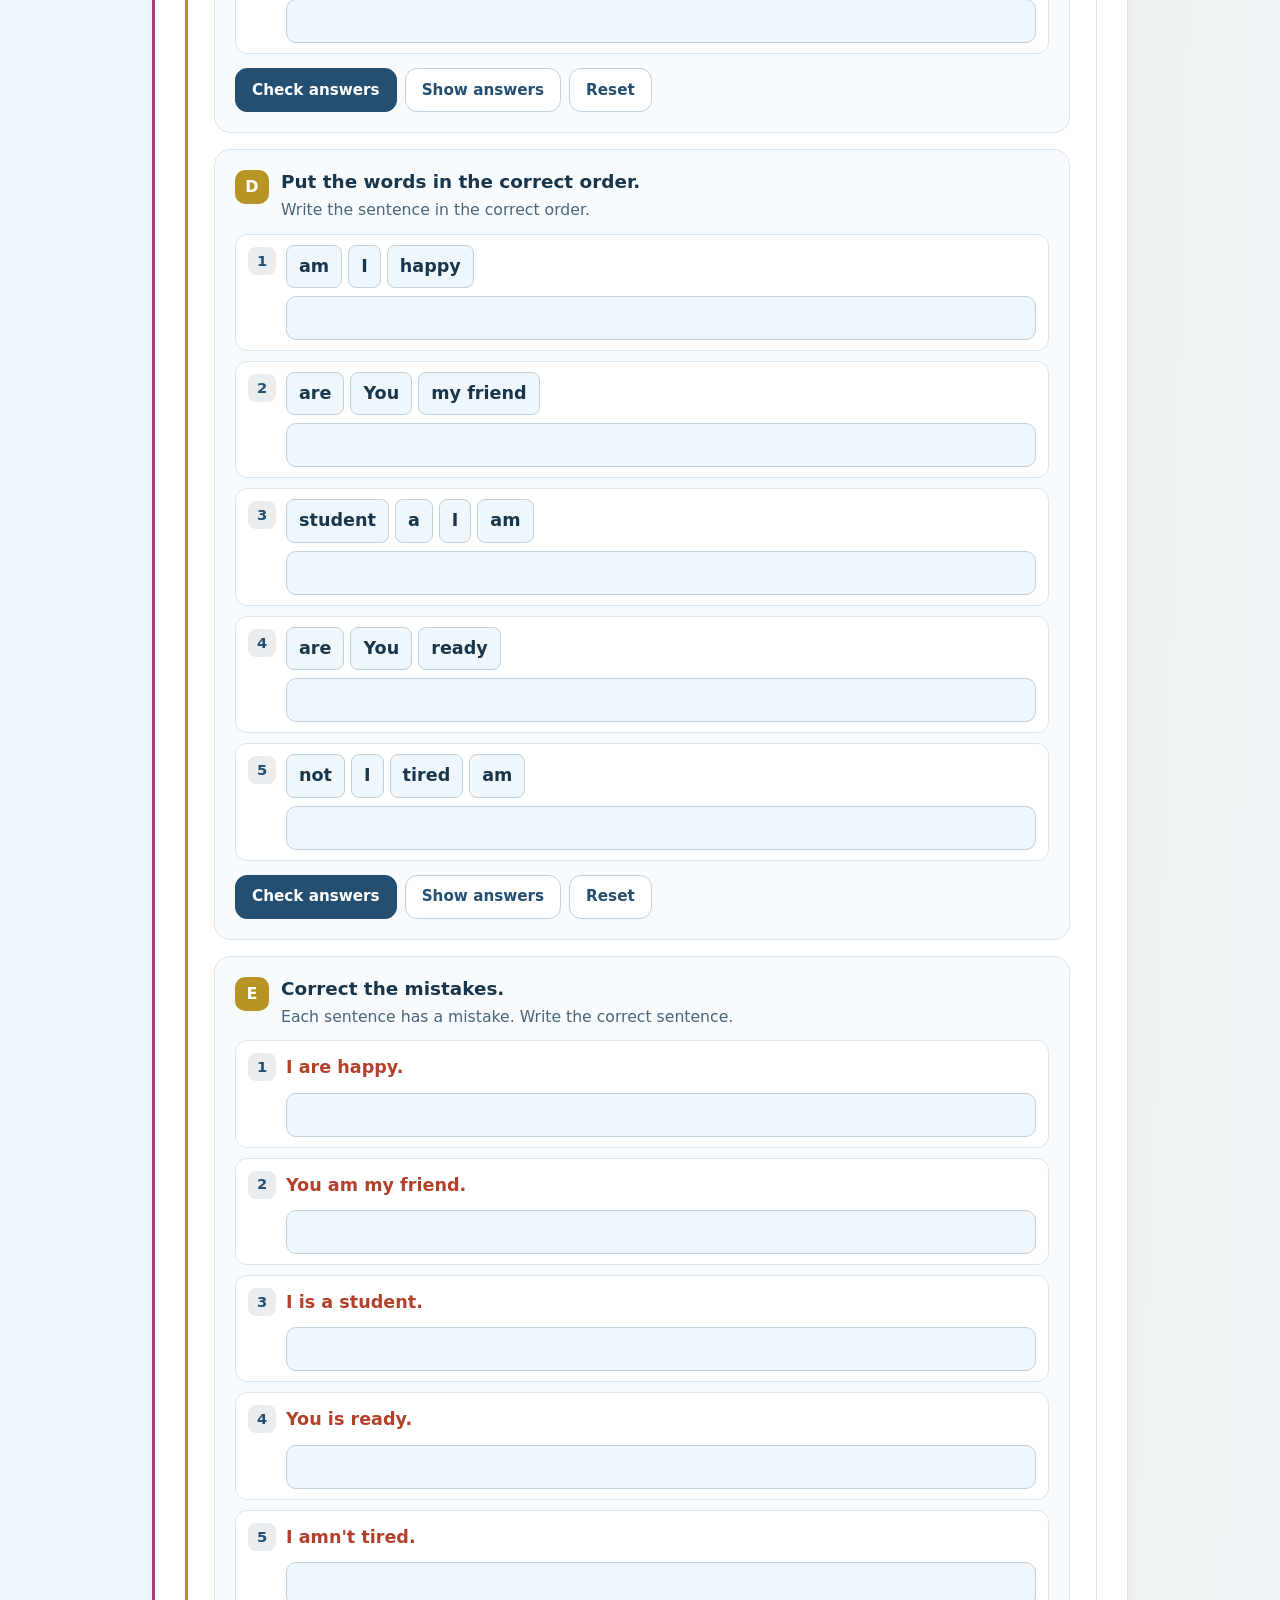
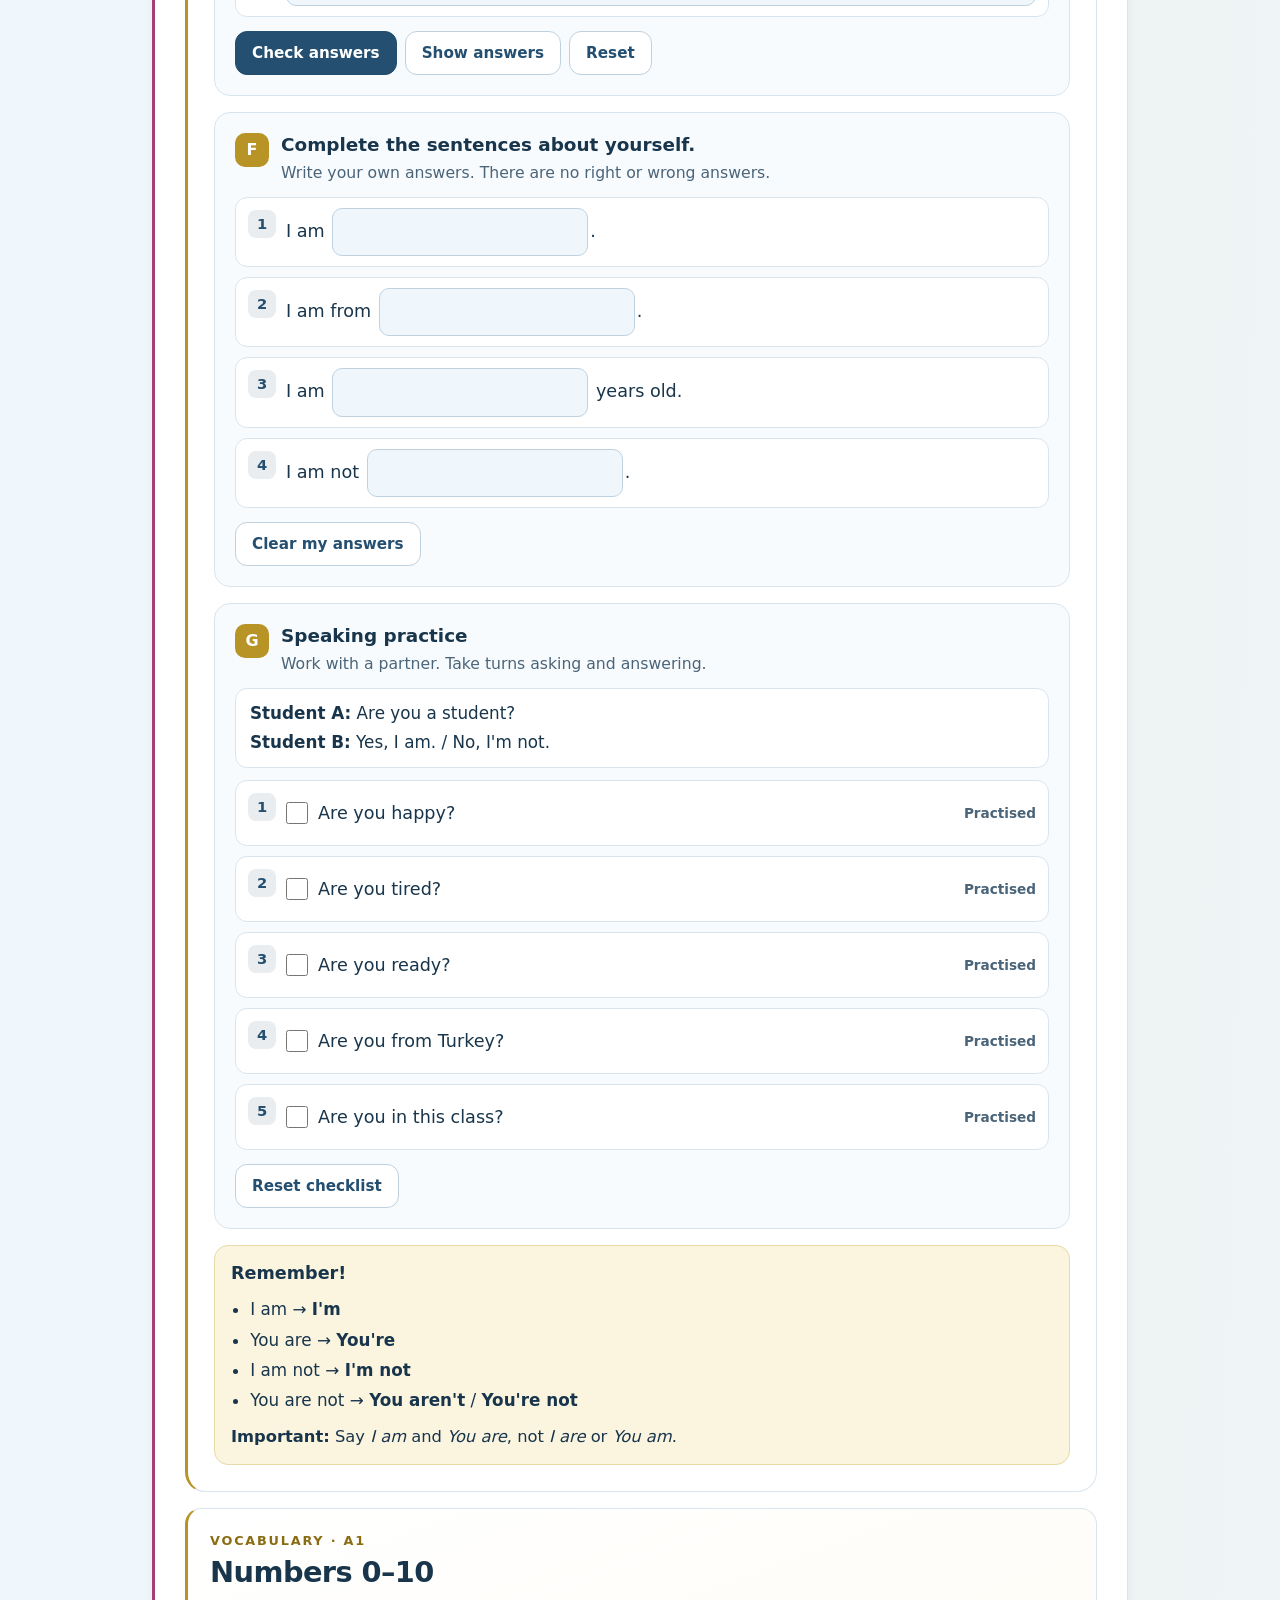
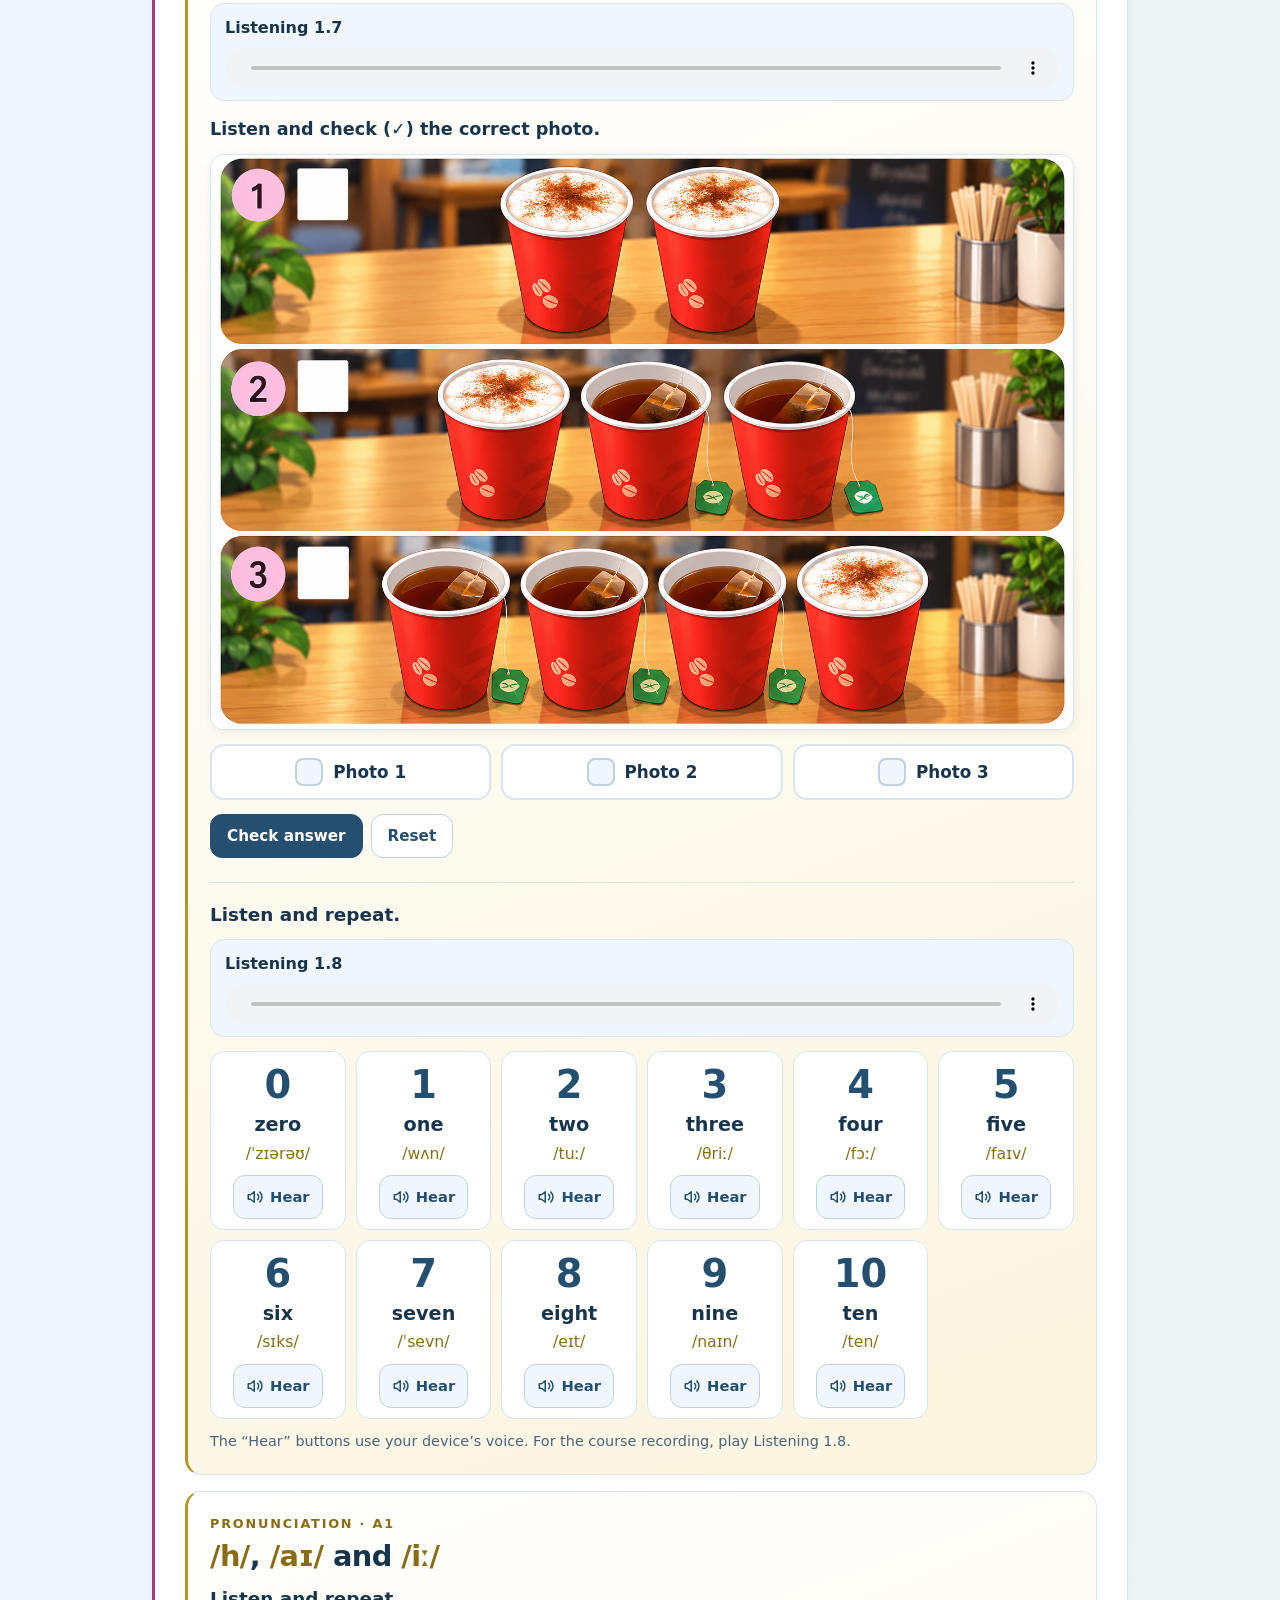
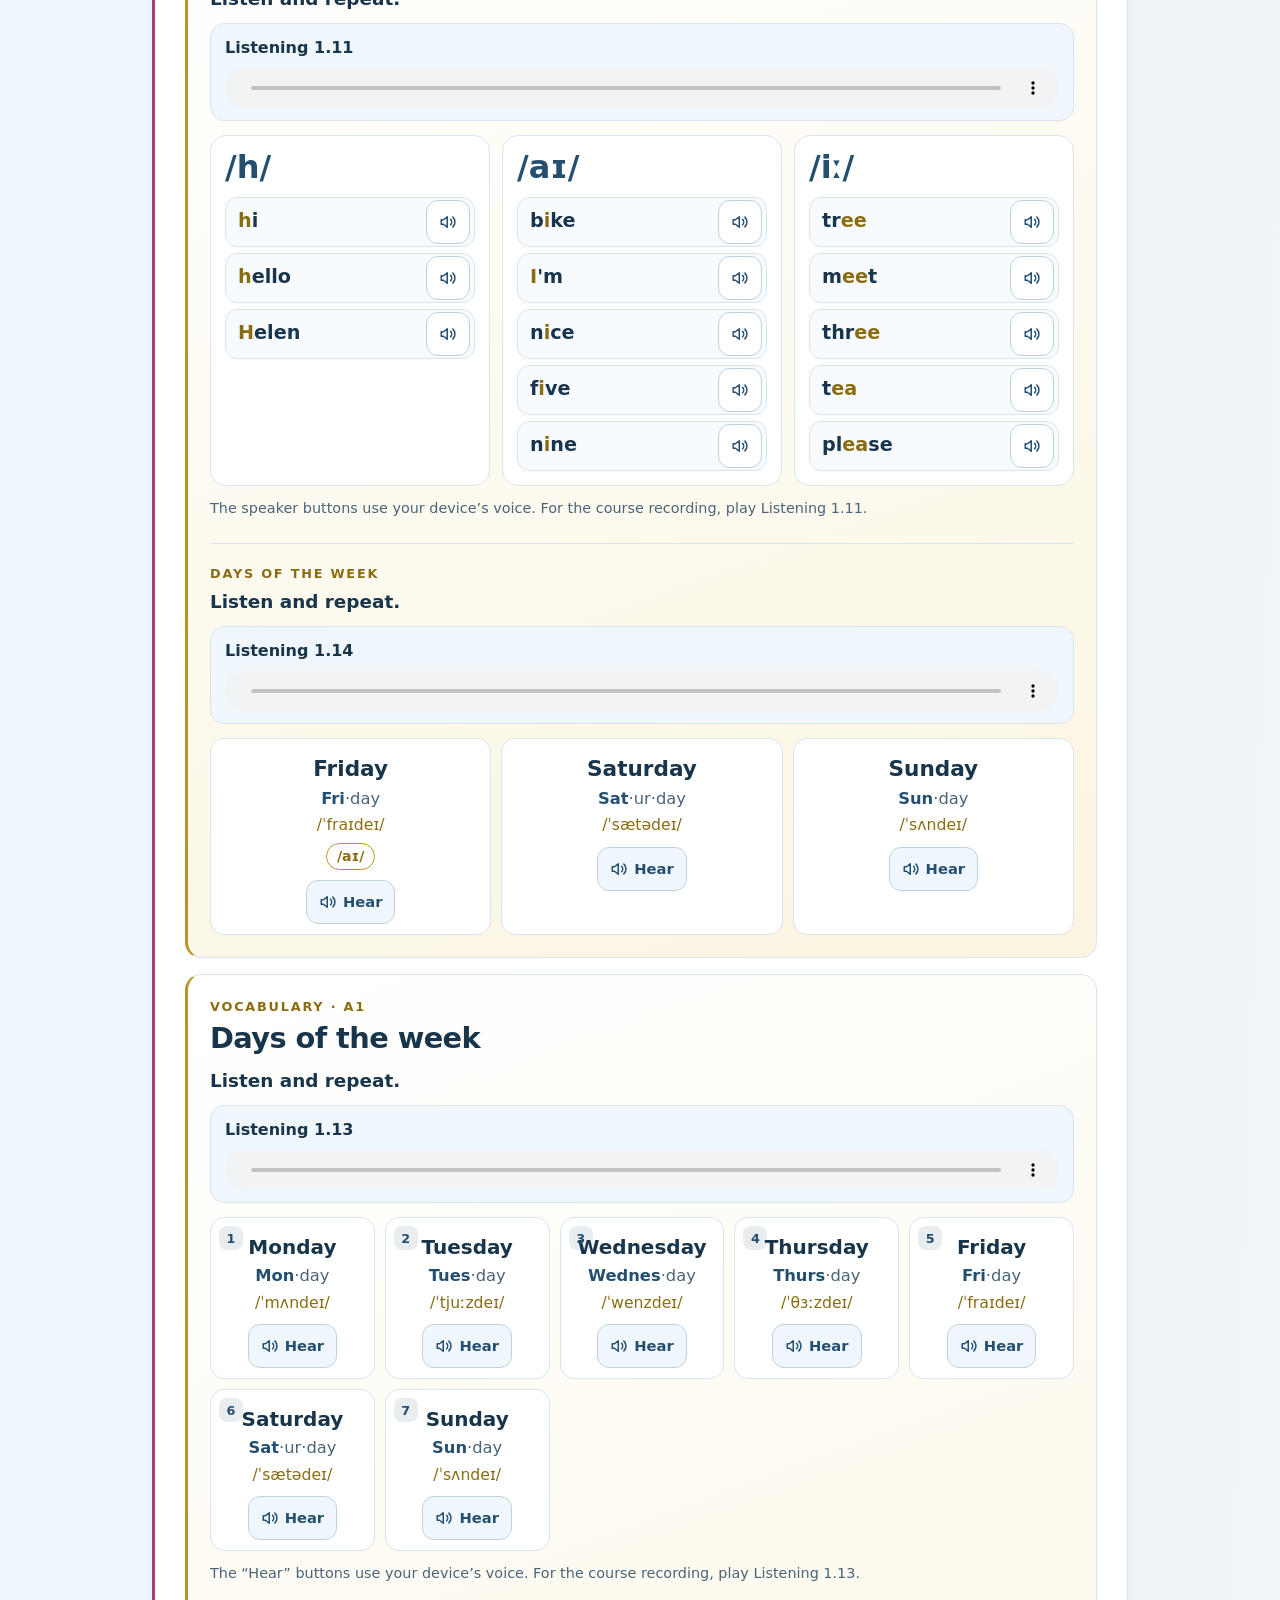
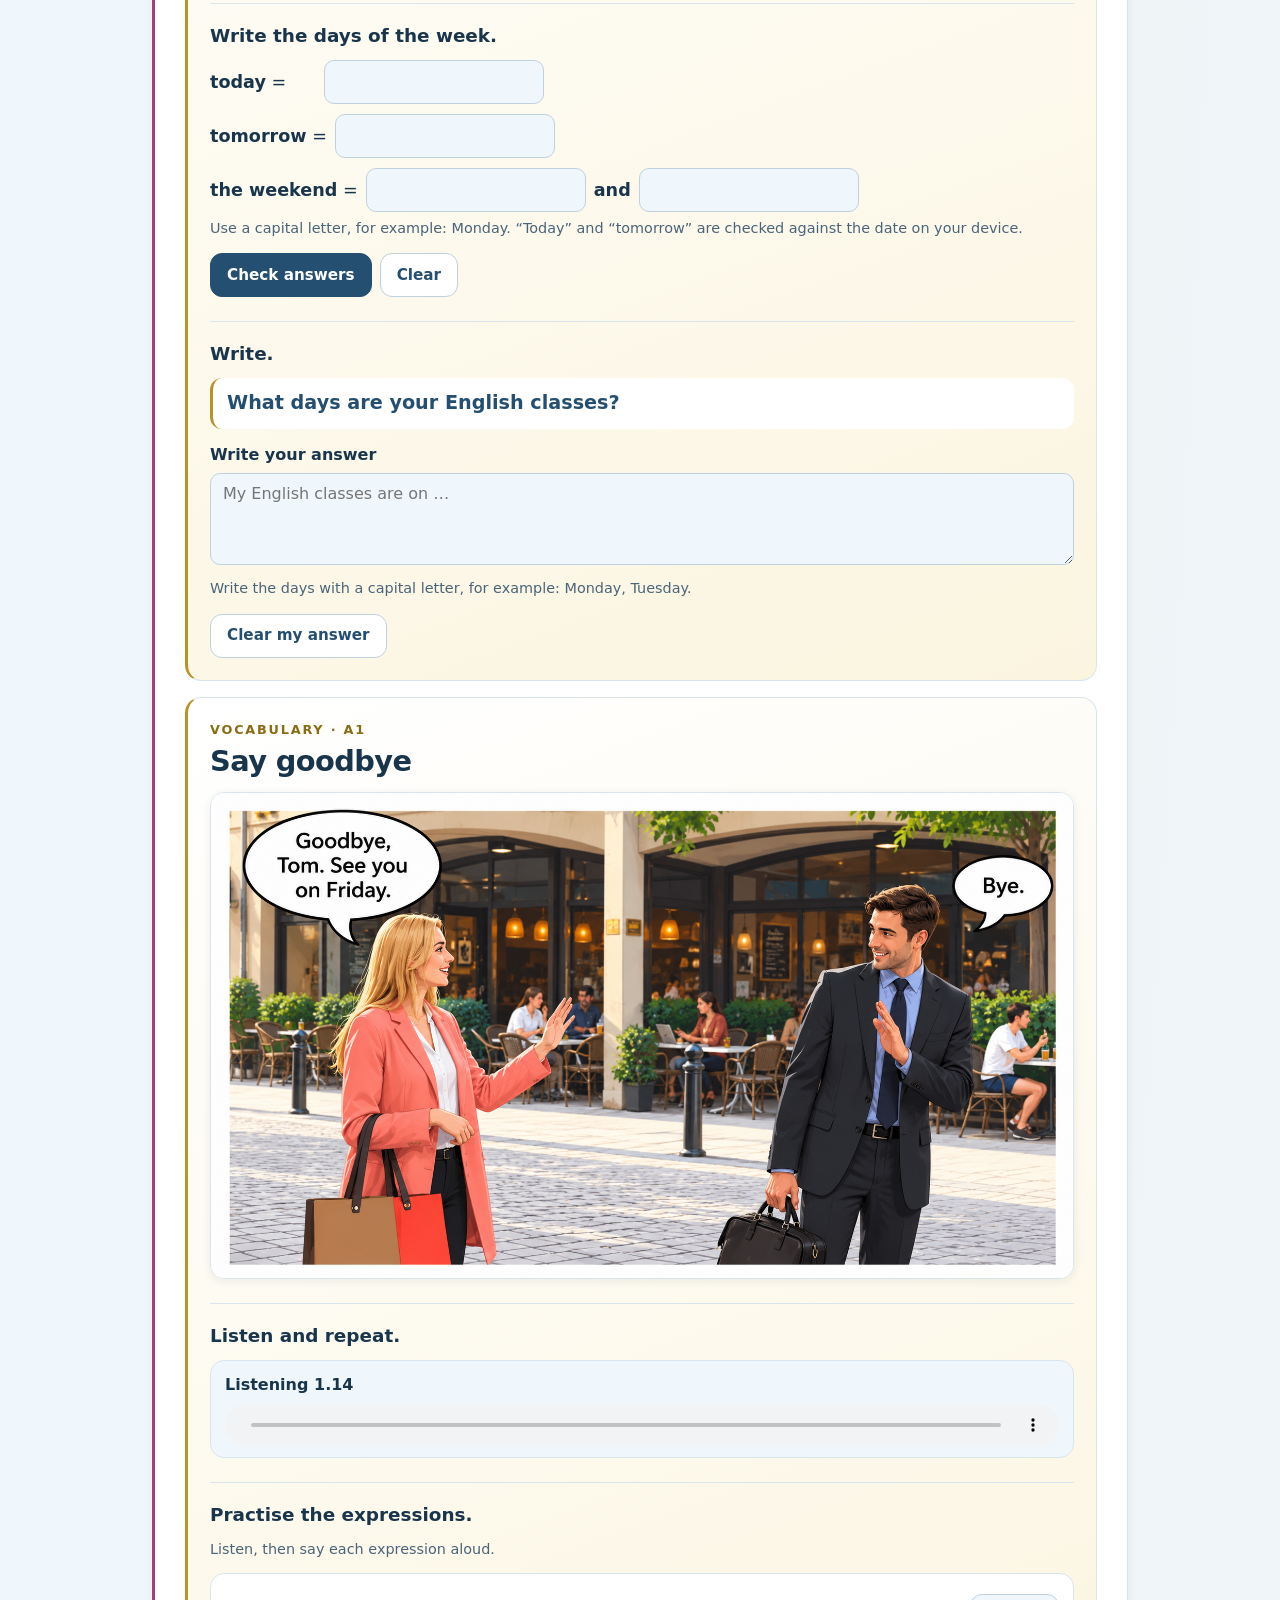
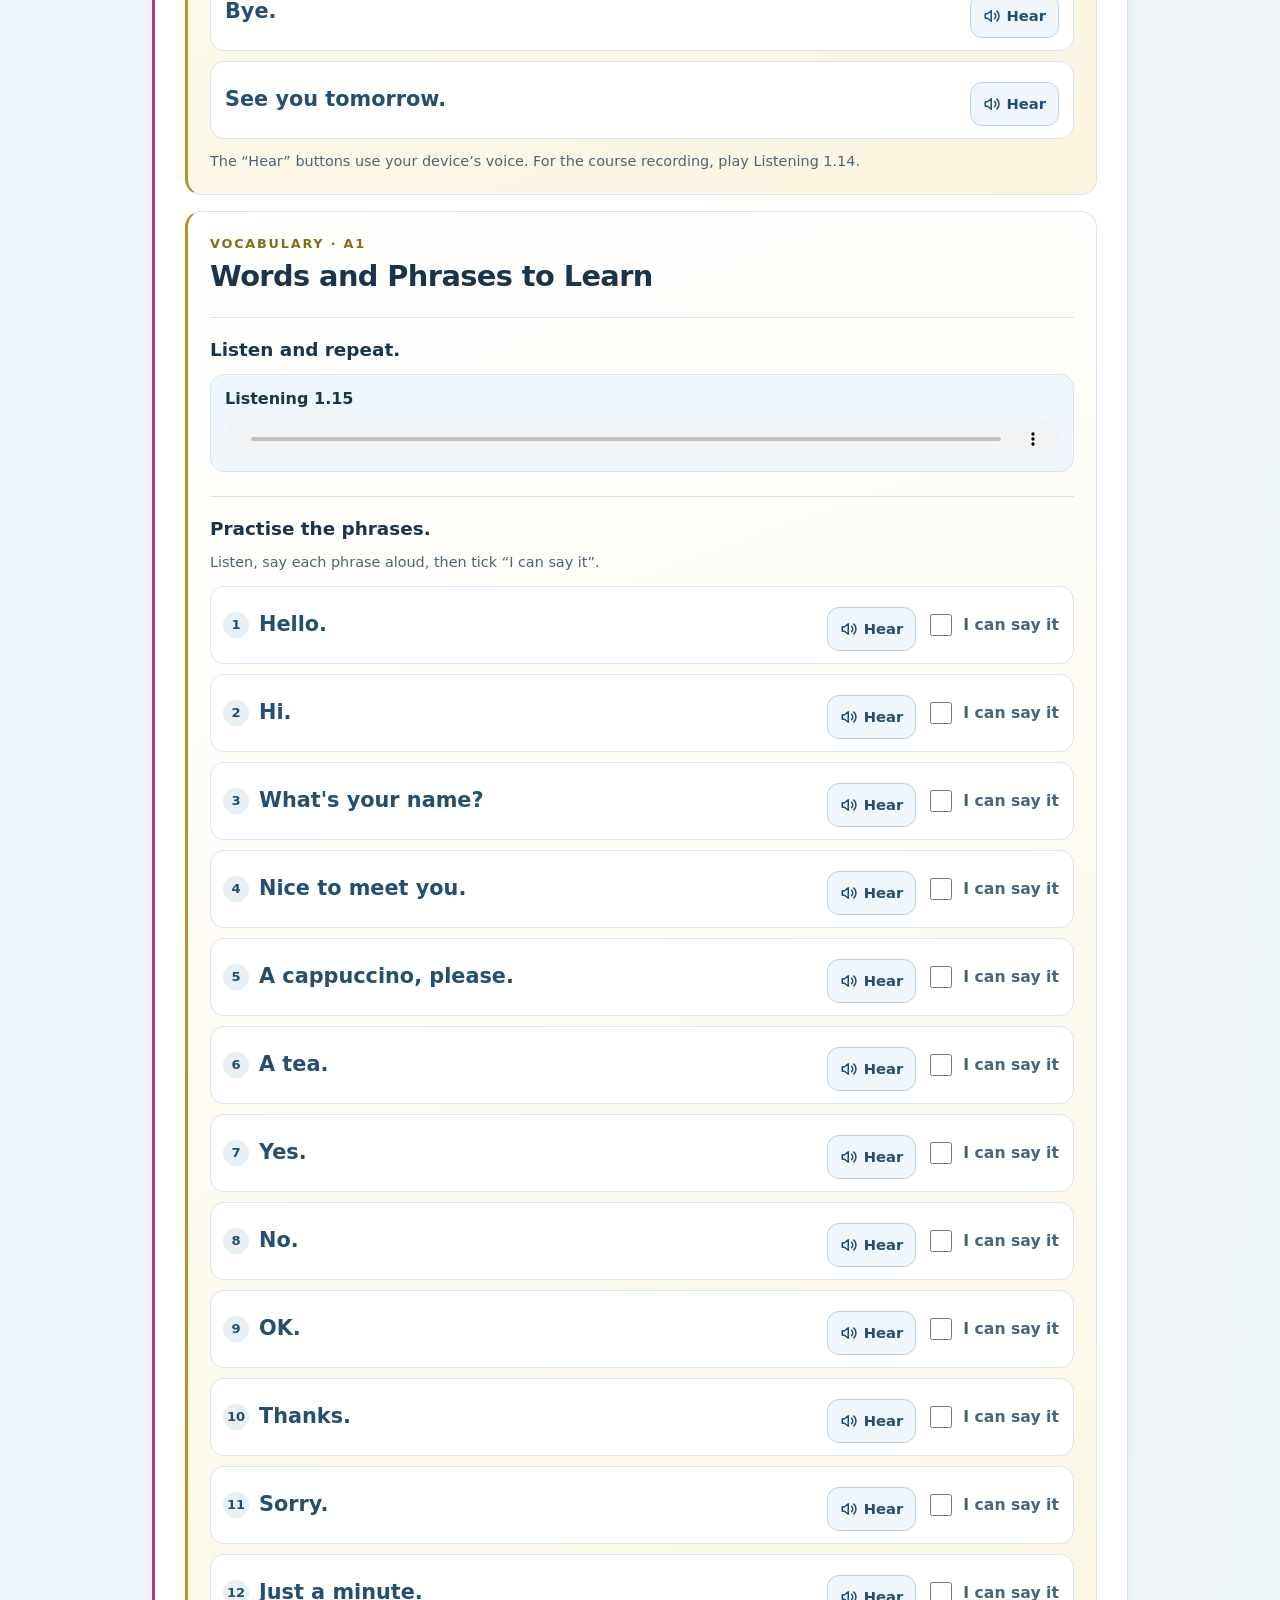
==== commit 42323253: "Update fmt.Println message from 'Hello' to 'Goodbye'" ====
--- a/unit-1.html
+++ b/unit-1.html
@@ -2761,6 +2761,300 @@
       <p class="note">Episode content pending. Images and audio will appear here once they are added.</p>
     </div>
 
+    <!-- ============ PRACTICAL ENGLISH · 1 THE ALPHABET ============ -->
+    <!-- Tracks 1.32-1.36. Photos for 1.36: images/unit-1/image7.png. Answer keys are not available, so nothing is checked automatically. -->
+    <div class="activity-card pron-activity alpha-activity" id="pe-alphabet">
+      <div class="vocab-heading">
+        <span class="vocab-kicker">PRACTICAL ENGLISH · EPISODE 1</span>
+        <h3>1 The alphabet</h3>
+      </div>
+
+      <div class="vocab-repeat pron-first">
+        <h4 class="vocab-sub">a. Listen to the alphabet. Repeat the letters.</h4>
+        <div class="audio-list">
+          <div class="audio-slot" data-audio-src="audio/unit-1/AEF3e_Starter_SB_1.32.mp3" data-label="The alphabet · Listening 1.32">
+            <div class="audio-meta"><b>Listening 1.32</b></div>
+            <audio controls preload="none" aria-label="The alphabet: Listening 1.32"></audio>
+          </div>
+        </div>
+        <ul class="alpha-grid" aria-label="The alphabet"><li><button type="button" class="alpha-btn" data-say="ay" aria-label="Hear the letter A">Aa</button></li><li><button type="button" class="alpha-btn" data-say="bee" aria-label="Hear the letter B">Bb</button></li><li><button type="button" class="alpha-btn" data-say="cee" aria-label="Hear the letter C">Cc</button></li><li><button type="button" class="alpha-btn" data-say="dee" aria-label="Hear the letter D">Dd</button></li><li><button type="button" class="alpha-btn" data-say="ee" aria-label="Hear the letter E">Ee</button></li><li><button type="button" class="alpha-btn" data-say="eff" aria-label="Hear the letter F">Ff</button></li><li><button type="button" class="alpha-btn" data-say="gee" aria-label="Hear the letter G">Gg</button></li><li><button type="button" class="alpha-btn" data-say="aitch" aria-label="Hear the letter H">Hh</button></li><li><button type="button" class="alpha-btn" data-say="eye" aria-label="Hear the letter I">Ii</button></li><li><button type="button" class="alpha-btn" data-say="jay" aria-label="Hear the letter J">Jj</button></li><li><button type="button" class="alpha-btn" data-say="kay" aria-label="Hear the letter K">Kk</button></li><li><button type="button" class="alpha-btn" data-say="el" aria-label="Hear the letter L">Ll</button></li><li><button type="button" class="alpha-btn" data-say="em" aria-label="Hear the letter M">Mm</button></li><li><button type="button" class="alpha-btn" data-say="en" aria-label="Hear the letter N">Nn</button></li><li><button type="button" class="alpha-btn" data-say="oh" aria-label="Hear the letter O">Oo</button></li><li><button type="button" class="alpha-btn" data-say="pee" aria-label="Hear the letter P">Pp</button></li><li><button type="button" class="alpha-btn" data-say="queue" aria-label="Hear the letter Q">Qq</button></li><li><button type="button" class="alpha-btn" data-say="ar" aria-label="Hear the letter R">Rr</button></li><li><button type="button" class="alpha-btn" data-say="ess" aria-label="Hear the letter S">Ss</button></li><li><button type="button" class="alpha-btn" data-say="tee" aria-label="Hear the letter T">Tt</button></li><li><button type="button" class="alpha-btn" data-say="you" aria-label="Hear the letter U">Uu</button></li><li><button type="button" class="alpha-btn" data-say="vee" aria-label="Hear the letter V">Vv</button></li><li><button type="button" class="alpha-btn" data-say="double you" aria-label="Hear the letter W">Ww</button></li><li><button type="button" class="alpha-btn" data-say="ex" aria-label="Hear the letter X">Xx</button></li><li><button type="button" class="alpha-btn" data-say="why" aria-label="Hear the letter Y">Yy</button></li><li><button type="button" class="alpha-btn" data-say="zed" aria-label="Hear the letter Z">Zz</button></li></ul>
+        <p class="num-note" data-say-note hidden>The letter buttons use your device’s voice. For the course recording, play Listening 1.32.</p>
+      </div>
+
+      <div class="vocab-repeat">
+        <h4 class="vocab-sub">b. Listen and repeat the words, sounds, and letters.</h4>
+        <div class="audio-list">
+          <div class="audio-slot" data-audio-src="audio/unit-1/AEF3e_Starter_SB_1.33.mp3" data-label="Words, sounds and letters · Listening 1.33">
+            <div class="audio-meta"><b>Listening 1.33</b></div>
+            <audio controls preload="none" aria-label="Words, sounds and letters: Listening 1.33"></audio>
+          </div>
+        </div>
+        <div class="pron-groups">
+          <section class="pron-group" aria-label="Letters with the sound of tree">
+            <h4 class="pron-sound alpha-key">tree <button type="button" class="num-say" data-say="tree" aria-label="Hear tree"><svg viewBox="0 0 24 24" width="18" height="18" aria-hidden="true" focusable="false"><path d="M11 5 6 9H3v6h3l5 4V5Z"/><path d="M15.5 8.5a5 5 0 0 1 0 7"/><path d="M18.5 5.5a9 9 0 0 1 0 13"/></svg><span>Hear</span></button></h4>
+            <ul class="alpha-chips"><li><button type="button" class="alpha-btn" data-say="bee" aria-label="Hear the letter B">B</button></li><li><button type="button" class="alpha-btn" data-say="cee" aria-label="Hear the letter C">C</button></li><li><button type="button" class="alpha-btn" data-say="dee" aria-label="Hear the letter D">D</button></li><li><button type="button" class="alpha-btn" data-say="ee" aria-label="Hear the letter E">E</button></li><li><button type="button" class="alpha-btn" data-say="gee" aria-label="Hear the letter G">G</button></li><li><button type="button" class="alpha-btn" data-say="pee" aria-label="Hear the letter P">P</button></li><li><button type="button" class="alpha-btn" data-say="tee" aria-label="Hear the letter T">T</button></li><li><button type="button" class="alpha-btn" data-say="vee" aria-label="Hear the letter V">V</button></li><li><button type="button" class="alpha-btn" data-say="zed" aria-label="Hear the letter Z">Z</button></li></ul>
+          </section>
+          <section class="pron-group" aria-label="Letters with the sound of egg">
+            <h4 class="pron-sound alpha-key">egg <button type="button" class="num-say" data-say="egg" aria-label="Hear egg"><svg viewBox="0 0 24 24" width="18" height="18" aria-hidden="true" focusable="false"><path d="M11 5 6 9H3v6h3l5 4V5Z"/><path d="M15.5 8.5a5 5 0 0 1 0 7"/><path d="M18.5 5.5a9 9 0 0 1 0 13"/></svg><span>Hear</span></button></h4>
+            <ul class="alpha-chips"><li><button type="button" class="alpha-btn" data-say="eff" aria-label="Hear the letter F">F</button></li><li><button type="button" class="alpha-btn" data-say="el" aria-label="Hear the letter L">L</button></li><li><button type="button" class="alpha-btn" data-say="em" aria-label="Hear the letter M">M</button></li><li><button type="button" class="alpha-btn" data-say="en" aria-label="Hear the letter N">N</button></li><li><button type="button" class="alpha-btn" data-say="ess" aria-label="Hear the letter S">S</button></li><li><button type="button" class="alpha-btn" data-say="ex" aria-label="Hear the letter X">X</button></li></ul>
+          </section>
+          <section class="pron-group" aria-label="Letters with the sound of train">
+            <h4 class="pron-sound alpha-key">train <button type="button" class="num-say" data-say="train" aria-label="Hear train"><svg viewBox="0 0 24 24" width="18" height="18" aria-hidden="true" focusable="false"><path d="M11 5 6 9H3v6h3l5 4V5Z"/><path d="M15.5 8.5a5 5 0 0 1 0 7"/><path d="M18.5 5.5a9 9 0 0 1 0 13"/></svg><span>Hear</span></button></h4>
+            <ul class="alpha-chips"><li><button type="button" class="alpha-btn" data-say="ay" aria-label="Hear the letter A">A</button></li><li><button type="button" class="alpha-btn" data-say="aitch" aria-label="Hear the letter H">H</button></li><li><button type="button" class="alpha-btn" data-say="jay" aria-label="Hear the letter J">J</button></li><li><button type="button" class="alpha-btn" data-say="kay" aria-label="Hear the letter K">K</button></li></ul>
+          </section>
+        </div>
+      </div>
+
+      <div class="vocab-repeat">
+        <h4 class="vocab-sub">c. Listen to the difference between the letters.</h4>
+        <div class="audio-list">
+          <div class="audio-slot" data-audio-src="audio/unit-1/AEF3e_Starter_SB_1.34.mp3" data-label="The difference between the letters · Listening 1.34">
+            <div class="audio-meta"><b>Listening 1.34</b></div>
+            <audio controls preload="none" aria-label="The difference between the letters: Listening 1.34"></audio>
+          </div>
+        </div>
+        <ol class="alpha-pairs" aria-label="Pairs of letters"><li class="alpha-pair"><span class="phrase-num" aria-hidden="true">1</span><button type="button" class="alpha-btn" data-say="ee" aria-label="Hear the letter E">E</button><span aria-hidden="true">/</span><button type="button" class="alpha-btn" data-say="ay" aria-label="Hear the letter A">A</button></li><li class="alpha-pair"><span class="phrase-num" aria-hidden="true">2</span><button type="button" class="alpha-btn" data-say="ee" aria-label="Hear the letter E">E</button><span aria-hidden="true">/</span><button type="button" class="alpha-btn" data-say="eye" aria-label="Hear the letter I">I</button></li><li class="alpha-pair"><span class="phrase-num" aria-hidden="true">3</span><button type="button" class="alpha-btn" data-say="you" aria-label="Hear the letter U">U</button><span aria-hidden="true">/</span><button type="button" class="alpha-btn" data-say="double you" aria-label="Hear the letter W">W</button></li><li class="alpha-pair"><span class="phrase-num" aria-hidden="true">4</span><button type="button" class="alpha-btn" data-say="why" aria-label="Hear the letter Y">Y</button><span aria-hidden="true">/</span><button type="button" class="alpha-btn" data-say="eye" aria-label="Hear the letter I">I</button></li><li class="alpha-pair"><span class="phrase-num" aria-hidden="true">5</span><button type="button" class="alpha-btn" data-say="bee" aria-label="Hear the letter B">B</button><span aria-hidden="true">/</span><button type="button" class="alpha-btn" data-say="pee" aria-label="Hear the letter P">P</button></li><li class="alpha-pair"><span class="phrase-num" aria-hidden="true">6</span><button type="button" class="alpha-btn" data-say="bee" aria-label="Hear the letter B">B</button><span aria-hidden="true">/</span><button type="button" class="alpha-btn" data-say="vee" aria-label="Hear the letter V">V</button></li><li class="alpha-pair"><span class="phrase-num" aria-hidden="true">7</span><button type="button" class="alpha-btn" data-say="gee" aria-label="Hear the letter G">G</button><span aria-hidden="true">/</span><button type="button" class="alpha-btn" data-say="jay" aria-label="Hear the letter J">J</button></li><li class="alpha-pair"><span class="phrase-num" aria-hidden="true">8</span><button type="button" class="alpha-btn" data-say="kay" aria-label="Hear the letter K">K</button><span aria-hidden="true">/</span><button type="button" class="alpha-btn" data-say="queue" aria-label="Hear the letter Q">Q</button></li><li class="alpha-pair"><span class="phrase-num" aria-hidden="true">9</span><button type="button" class="alpha-btn" data-say="em" aria-label="Hear the letter M">M</button><span aria-hidden="true">/</span><button type="button" class="alpha-btn" data-say="en" aria-label="Hear the letter N">N</button></li><li class="alpha-pair"><span class="phrase-num" aria-hidden="true">10</span><button type="button" class="alpha-btn" data-say="ess" aria-label="Hear the letter S">S</button><span aria-hidden="true">/</span><button type="button" class="alpha-btn" data-say="cee" aria-label="Hear the letter C">C</button></li><li class="alpha-pair"><span class="phrase-num" aria-hidden="true">11</span><button type="button" class="alpha-btn" data-say="dee" aria-label="Hear the letter D">D</button><span aria-hidden="true">/</span><button type="button" class="alpha-btn" data-say="tee" aria-label="Hear the letter T">T</button></li><li class="alpha-pair"><span class="phrase-num" aria-hidden="true">12</span><button type="button" class="alpha-btn" data-say="double you" aria-label="Hear the letter W">W</button><span aria-hidden="true">/</span><button type="button" class="alpha-btn" data-say="vee" aria-label="Hear the letter V">V</button></li></ol>
+      </div>
+
+      <div class="vocab-repeat">
+        <h4 class="vocab-sub">d. Listen. Circle the letter you hear in c.</h4>
+        <p class="days-hint">Choose a letter for each item. The answer key has not been added yet, so the answers cannot be checked.</p>
+        <div class="audio-list">
+          <div class="audio-slot" data-audio-src="audio/unit-1/AEF3e_Starter_SB_1.35.mp3" data-label="Circle the letter you hear · Listening 1.35">
+            <div class="audio-meta"><b>Listening 1.35</b></div>
+            <audio controls preload="none" aria-label="Circle the letter you hear: Listening 1.35"></audio>
+          </div>
+        </div>
+        <fieldset class="listen-check alpha-check" id="alpha-check-1" data-listen-check data-lc-noun="letter" data-correct="">
+          <legend>1</legend>
+          <span class="ws-choice" role="radiogroup" aria-label="Item 1: circle E or A">
+            <label><input type="radio" name="alpha-check-1" value="E"><span>E</span></label>
+            <label><input type="radio" name="alpha-check-1" value="A"><span>A</span></label>
+          </span>
+          <button type="button" class="ws-btn ws-btn-primary" data-lc-action="check">Check</button>
+          <button type="button" class="ws-btn" data-lc-action="reset">Clear</button>
+          <p class="lc-feedback" role="status" aria-live="polite"></p>
+        </fieldset>
+        <fieldset class="listen-check alpha-check" id="alpha-check-2" data-listen-check data-lc-noun="letter" data-correct="">
+          <legend>2</legend>
+          <span class="ws-choice" role="radiogroup" aria-label="Item 2: circle E or I">
+            <label><input type="radio" name="alpha-check-2" value="E"><span>E</span></label>
+            <label><input type="radio" name="alpha-check-2" value="I"><span>I</span></label>
+          </span>
+          <button type="button" class="ws-btn ws-btn-primary" data-lc-action="check">Check</button>
+          <button type="button" class="ws-btn" data-lc-action="reset">Clear</button>
+          <p class="lc-feedback" role="status" aria-live="polite"></p>
+        </fieldset>
+        <fieldset class="listen-check alpha-check" id="alpha-check-3" data-listen-check data-lc-noun="letter" data-correct="">
+          <legend>3</legend>
+          <span class="ws-choice" role="radiogroup" aria-label="Item 3: circle U or W">
+            <label><input type="radio" name="alpha-check-3" value="U"><span>U</span></label>
+            <label><input type="radio" name="alpha-check-3" value="W"><span>W</span></label>
+          </span>
+          <button type="button" class="ws-btn ws-btn-primary" data-lc-action="check">Check</button>
+          <button type="button" class="ws-btn" data-lc-action="reset">Clear</button>
+          <p class="lc-feedback" role="status" aria-live="polite"></p>
+        </fieldset>
+        <fieldset class="listen-check alpha-check" id="alpha-check-4" data-listen-check data-lc-noun="letter" data-correct="">
+          <legend>4</legend>
+          <span class="ws-choice" role="radiogroup" aria-label="Item 4: circle Y or I">
+            <label><input type="radio" name="alpha-check-4" value="Y"><span>Y</span></label>
+            <label><input type="radio" name="alpha-check-4" value="I"><span>I</span></label>
+          </span>
+          <button type="button" class="ws-btn ws-btn-primary" data-lc-action="check">Check</button>
+          <button type="button" class="ws-btn" data-lc-action="reset">Clear</button>
+          <p class="lc-feedback" role="status" aria-live="polite"></p>
+        </fieldset>
+        <fieldset class="listen-check alpha-check" id="alpha-check-5" data-listen-check data-lc-noun="letter" data-correct="">
+          <legend>5</legend>
+          <span class="ws-choice" role="radiogroup" aria-label="Item 5: circle B or P">
+            <label><input type="radio" name="alpha-check-5" value="B"><span>B</span></label>
+            <label><input type="radio" name="alpha-check-5" value="P"><span>P</span></label>
+          </span>
+          <button type="button" class="ws-btn ws-btn-primary" data-lc-action="check">Check</button>
+          <button type="button" class="ws-btn" data-lc-action="reset">Clear</button>
+          <p class="lc-feedback" role="status" aria-live="polite"></p>
+        </fieldset>
+        <fieldset class="listen-check alpha-check" id="alpha-check-6" data-listen-check data-lc-noun="letter" data-correct="">
+          <legend>6</legend>
+          <span class="ws-choice" role="radiogroup" aria-label="Item 6: circle B or V">
+            <label><input type="radio" name="alpha-check-6" value="B"><span>B</span></label>
+            <label><input type="radio" name="alpha-check-6" value="V"><span>V</span></label>
+          </span>
+          <button type="button" class="ws-btn ws-btn-primary" data-lc-action="check">Check</button>
+          <button type="button" class="ws-btn" data-lc-action="reset">Clear</button>
+          <p class="lc-feedback" role="status" aria-live="polite"></p>
+        </fieldset>
+        <fieldset class="listen-check alpha-check" id="alpha-check-7" data-listen-check data-lc-noun="letter" data-correct="">
+          <legend>7</legend>
+          <span class="ws-choice" role="radiogroup" aria-label="Item 7: circle G or J">
+            <label><input type="radio" name="alpha-check-7" value="G"><span>G</span></label>
+            <label><input type="radio" name="alpha-check-7" value="J"><span>J</span></label>
+          </span>
+          <button type="button" class="ws-btn ws-btn-primary" data-lc-action="check">Check</button>
+          <button type="button" class="ws-btn" data-lc-action="reset">Clear</button>
+          <p class="lc-feedback" role="status" aria-live="polite"></p>
+        </fieldset>
+        <fieldset class="listen-check alpha-check" id="alpha-check-8" data-listen-check data-lc-noun="letter" data-correct="">
+          <legend>8</legend>
+          <span class="ws-choice" role="radiogroup" aria-label="Item 8: circle K or Q">
+            <label><input type="radio" name="alpha-check-8" value="K"><span>K</span></label>
+            <label><input type="radio" name="alpha-check-8" value="Q"><span>Q</span></label>
+          </span>
+          <button type="button" class="ws-btn ws-btn-primary" data-lc-action="check">Check</button>
+          <button type="button" class="ws-btn" data-lc-action="reset">Clear</button>
+          <p class="lc-feedback" role="status" aria-live="polite"></p>
+        </fieldset>
+        <fieldset class="listen-check alpha-check" id="alpha-check-9" data-listen-check data-lc-noun="letter" data-correct="">
+          <legend>9</legend>
+          <span class="ws-choice" role="radiogroup" aria-label="Item 9: circle M or N">
+            <label><input type="radio" name="alpha-check-9" value="M"><span>M</span></label>
+            <label><input type="radio" name="alpha-check-9" value="N"><span>N</span></label>
+          </span>
+          <button type="button" class="ws-btn ws-btn-primary" data-lc-action="check">Check</button>
+          <button type="button" class="ws-btn" data-lc-action="reset">Clear</button>
+          <p class="lc-feedback" role="status" aria-live="polite"></p>
+        </fieldset>
+        <fieldset class="listen-check alpha-check" id="alpha-check-10" data-listen-check data-lc-noun="letter" data-correct="">
+          <legend>10</legend>
+          <span class="ws-choice" role="radiogroup" aria-label="Item 10: circle S or C">
+            <label><input type="radio" name="alpha-check-10" value="S"><span>S</span></label>
+            <label><input type="radio" name="alpha-check-10" value="C"><span>C</span></label>
+          </span>
+          <button type="button" class="ws-btn ws-btn-primary" data-lc-action="check">Check</button>
+          <button type="button" class="ws-btn" data-lc-action="reset">Clear</button>
+          <p class="lc-feedback" role="status" aria-live="polite"></p>
+        </fieldset>
+        <fieldset class="listen-check alpha-check" id="alpha-check-11" data-listen-check data-lc-noun="letter" data-correct="">
+          <legend>11</legend>
+          <span class="ws-choice" role="radiogroup" aria-label="Item 11: circle D or T">
+            <label><input type="radio" name="alpha-check-11" value="D"><span>D</span></label>
+            <label><input type="radio" name="alpha-check-11" value="T"><span>T</span></label>
+          </span>
+          <button type="button" class="ws-btn ws-btn-primary" data-lc-action="check">Check</button>
+          <button type="button" class="ws-btn" data-lc-action="reset">Clear</button>
+          <p class="lc-feedback" role="status" aria-live="polite"></p>
+        </fieldset>
+        <fieldset class="listen-check alpha-check" id="alpha-check-12" data-listen-check data-lc-noun="letter" data-correct="">
+          <legend>12</legend>
+          <span class="ws-choice" role="radiogroup" aria-label="Item 12: circle W or V">
+            <label><input type="radio" name="alpha-check-12" value="W"><span>W</span></label>
+            <label><input type="radio" name="alpha-check-12" value="V"><span>V</span></label>
+          </span>
+          <button type="button" class="ws-btn ws-btn-primary" data-lc-action="check">Check</button>
+          <button type="button" class="ws-btn" data-lc-action="reset">Clear</button>
+          <p class="lc-feedback" role="status" aria-live="polite"></p>
+        </fieldset>
+      </div>
+
+      <div class="vocab-repeat">
+        <h4 class="vocab-sub">e. Look at the photos. How do you say the letters? Listen and check.</h4>
+        <p class="days-hint">Say the letters for each photo. Then play the recording. Open each number to see the letters.</p>
+        <figure class="vocab-image">
+          <img src="images/unit-1/image7.png" alt="Eight photos with letters: VIP, CNN, FBI, BBC, ATM, USB, BMW, EU" loading="lazy">
+        </figure>
+        <div class="audio-list">
+          <div class="audio-slot" data-audio-src="audio/unit-1/AEF3e_Starter_SB_1.36.mp3" data-label="Say the letters in the photos · Listening 1.36">
+            <div class="audio-meta"><b>Listening 1.36</b></div>
+            <audio controls preload="none" aria-label="Say the letters in the photos: Listening 1.36"></audio>
+          </div>
+        </div>
+        <ul class="alpha-acrs" aria-label="The letters in each photo">
+          <li class="alpha-acr"><details><summary><span class="phrase-num" aria-hidden="true">1</span> Photo 1: show the letters</summary><div class="alpha-acr-body"><b>VIP</b><button type="button" class="num-say" data-say="vee eye pee" aria-label="Hear the letters VIP"><svg viewBox="0 0 24 24" width="18" height="18" aria-hidden="true" focusable="false"><path d="M11 5 6 9H3v6h3l5 4V5Z"/><path d="M15.5 8.5a5 5 0 0 1 0 7"/><path d="M18.5 5.5a9 9 0 0 1 0 13"/></svg><span>Hear</span></button></div></details></li>
+          <li class="alpha-acr"><details><summary><span class="phrase-num" aria-hidden="true">2</span> Photo 2: show the letters</summary><div class="alpha-acr-body"><b>CNN</b><button type="button" class="num-say" data-say="cee en en" aria-label="Hear the letters CNN"><svg viewBox="0 0 24 24" width="18" height="18" aria-hidden="true" focusable="false"><path d="M11 5 6 9H3v6h3l5 4V5Z"/><path d="M15.5 8.5a5 5 0 0 1 0 7"/><path d="M18.5 5.5a9 9 0 0 1 0 13"/></svg><span>Hear</span></button></div></details></li>
+          <li class="alpha-acr"><details><summary><span class="phrase-num" aria-hidden="true">3</span> Photo 3: show the letters</summary><div class="alpha-acr-body"><b>FBI</b><button type="button" class="num-say" data-say="eff bee eye" aria-label="Hear the letters FBI"><svg viewBox="0 0 24 24" width="18" height="18" aria-hidden="true" focusable="false"><path d="M11 5 6 9H3v6h3l5 4V5Z"/><path d="M15.5 8.5a5 5 0 0 1 0 7"/><path d="M18.5 5.5a9 9 0 0 1 0 13"/></svg><span>Hear</span></button></div></details></li>
+          <li class="alpha-acr"><details><summary><span class="phrase-num" aria-hidden="true">4</span> Photo 4: show the letters</summary><div class="alpha-acr-body"><b>BBC</b><button type="button" class="num-say" data-say="bee bee cee" aria-label="Hear the letters BBC"><svg viewBox="0 0 24 24" width="18" height="18" aria-hidden="true" focusable="false"><path d="M11 5 6 9H3v6h3l5 4V5Z"/><path d="M15.5 8.5a5 5 0 0 1 0 7"/><path d="M18.5 5.5a9 9 0 0 1 0 13"/></svg><span>Hear</span></button></div></details></li>
+          <li class="alpha-acr"><details><summary><span class="phrase-num" aria-hidden="true">5</span> Photo 5: show the letters</summary><div class="alpha-acr-body"><b>ATM</b><button type="button" class="num-say" data-say="ay tee em" aria-label="Hear the letters ATM"><svg viewBox="0 0 24 24" width="18" height="18" aria-hidden="true" focusable="false"><path d="M11 5 6 9H3v6h3l5 4V5Z"/><path d="M15.5 8.5a5 5 0 0 1 0 7"/><path d="M18.5 5.5a9 9 0 0 1 0 13"/></svg><span>Hear</span></button></div></details></li>
+          <li class="alpha-acr"><details><summary><span class="phrase-num" aria-hidden="true">6</span> Photo 6: show the letters</summary><div class="alpha-acr-body"><b>USB</b><button type="button" class="num-say" data-say="you ess bee" aria-label="Hear the letters USB"><svg viewBox="0 0 24 24" width="18" height="18" aria-hidden="true" focusable="false"><path d="M11 5 6 9H3v6h3l5 4V5Z"/><path d="M15.5 8.5a5 5 0 0 1 0 7"/><path d="M18.5 5.5a9 9 0 0 1 0 13"/></svg><span>Hear</span></button></div></details></li>
+          <li class="alpha-acr"><details><summary><span class="phrase-num" aria-hidden="true">7</span> Photo 7: show the letters</summary><div class="alpha-acr-body"><b>BMW</b><button type="button" class="num-say" data-say="bee em double you" aria-label="Hear the letters BMW"><svg viewBox="0 0 24 24" width="18" height="18" aria-hidden="true" focusable="false"><path d="M11 5 6 9H3v6h3l5 4V5Z"/><path d="M15.5 8.5a5 5 0 0 1 0 7"/><path d="M18.5 5.5a9 9 0 0 1 0 13"/></svg><span>Hear</span></button></div></details></li>
+          <li class="alpha-acr"><details><summary><span class="phrase-num" aria-hidden="true">8</span> Photo 8: show the letters</summary><div class="alpha-acr-body"><b>EU</b><button type="button" class="num-say" data-say="ee you" aria-label="Hear the letters EU"><svg viewBox="0 0 24 24" width="18" height="18" aria-hidden="true" focusable="false"><path d="M11 5 6 9H3v6h3l5 4V5Z"/><path d="M15.5 8.5a5 5 0 0 1 0 7"/><path d="M18.5 5.5a9 9 0 0 1 0 13"/></svg><span>Hear</span></button></div></details></li>
+        </ul>
+      </div>
+    </div>
+
+    <!-- ============ PRACTICAL ENGLISH · 2 VOCABULARY: THE CLASSROOM ============ -->
+    <!-- The Vocabulary Bank page is not part of this build. The text of the conversations has not been supplied yet, so placeholders are used. -->
+    <div class="activity-card vocab-activity classroom-activity" id="pe-classroom">
+      <div class="vocab-heading">
+        <span class="vocab-kicker">VOCABULARY · A1</span>
+        <h3>2 The classroom</h3>
+      </div>
+
+      <div class="vocab-repeat">
+        <h4 class="vocab-sub">a. Listen and complete the conversation with the words from the list.</h4>
+        <p class="days-hint">Word list: <strong>Book</strong>, <strong>English</strong>, <strong>spell</strong>, <strong>What</strong></p>
+        <div class="audio-list">
+          <div class="audio-slot" data-audio-src="audio/unit-1/AEF3e_Starter_SB_1.37.mp3" data-label="The classroom: complete the conversation · Listening 1.37">
+            <div class="audio-meta"><b>Listening 1.37</b></div>
+            <audio controls preload="none" aria-label="The classroom: complete the conversation: Listening 1.37"></audio>
+          </div>
+        </div>
+        <div class="gbe-conv ph" role="note">
+          <span class="ph-icon" aria-hidden="true">✎</span>
+          <b>Conversation to be added</b>
+          <span>The text for this exercise will appear here.</span>
+          <small>Answers are not available yet, so nothing is checked.</small>
+        </div>
+      </div>
+
+      <div class="vocab-repeat">
+        <h4 class="vocab-sub">c. Complete the conversations.</h4>
+        <div class="gbe-conv ph" role="note">
+          <span class="ph-icon" aria-hidden="true">✎</span>
+          <b>Conversations 1–3 to be added</b>
+          <span>The text for this exercise will appear here.</span>
+          <small>Answers are not available yet, so nothing is checked.</small>
+        </div>
+      </div>
+
+      <div class="vocab-repeat">
+        <h4 class="vocab-sub">d. Listen and check.</h4>
+        <div class="audio-list">
+          <div class="audio-slot" data-audio-src="audio/unit-1/AEF3e_Starter_SB_1.40.mp3" data-label="The classroom: listen and check · Listening 1.40">
+            <div class="audio-meta"><b>Listening 1.40</b></div>
+            <audio controls preload="none" aria-label="The classroom: listen and check: Listening 1.40"></audio>
+          </div>
+        </div>
+      </div>
+
+      <div class="vocab-repeat">
+        <h4 class="vocab-sub">e. In pairs, practise the conversations in c.</h4>
+        <ol class="wi-steps">
+          <li>Student A reads the teacher’s lines. Student B reads the student’s lines.</li>
+          <li>Change roles and practise again.</li>
+        </ol>
+      </div>
+
+      <div class="vocab-repeat">
+        <h4 class="vocab-sub">f. Listen and do the actions.</h4>
+        <div class="audio-list">
+          <div class="audio-slot" data-audio-src="" data-label="The classroom: do the actions · Listening 1.41">
+            <div class="audio-meta"><b>Listening 1.41</b><span class="pending">Audio link pending.</span></div>
+            <audio controls preload="none" aria-label="The classroom: do the actions: Listening 1.41"></audio>
+          </div>
+        </div>
+        <ol class="dlg-list" aria-label="Actions">
+          <li class="dlg-line dlg-a"><span class="dlg-who">1</span><span class="dlg-text">Stand up.</span><button type="button" class="num-say" data-say="Stand up." aria-label="Hear Stand up."><svg viewBox="0 0 24 24" width="18" height="18" aria-hidden="true" focusable="false"><path d="M11 5 6 9H3v6h3l5 4V5Z"/><path d="M15.5 8.5a5 5 0 0 1 0 7"/><path d="M18.5 5.5a9 9 0 0 1 0 13"/></svg><span>Hear</span></button></li>
+        </ol>
+        <p class="num-note" data-say-note hidden>The “Hear” buttons use your device’s voice.</p>
+      </div>
+
+      <div class="vocab-repeat" id="pe-extra-audio">
+        <h4 class="vocab-sub">More recordings</h4>
+        <p class="days-hint">Listening 1.38 and 1.39. The exercises for these recordings have not been added yet.</p>
+        <div class="audio-list">
+          <div class="audio-slot" data-audio-src="audio/unit-1/AEF3e_Starter_SB_1.38.mp3" data-label="Practical English · Listening 1.38">
+            <div class="audio-meta"><b>Listening 1.38</b></div>
+            <audio controls preload="none" aria-label="Practical English: Listening 1.38"></audio>
+          </div>
+          <div class="audio-slot" data-audio-src="audio/unit-1/AEF3e_Starter_SB_1.39.mp3" data-label="Practical English · Listening 1.39">
+            <div class="audio-meta"><b>Listening 1.39</b></div>
+            <audio controls preload="none" aria-label="Practical English: Listening 1.39"></audio>
+          </div>
+        </div>
+      </div>
+    </div>
+
     <h3 class="block-title">Episode images</h3>
     <div class="media-grid">
       <figure class="media-slot" data-image-src="" data-image-alt="" data-label="Practical English Episode 1 · Image 1">
